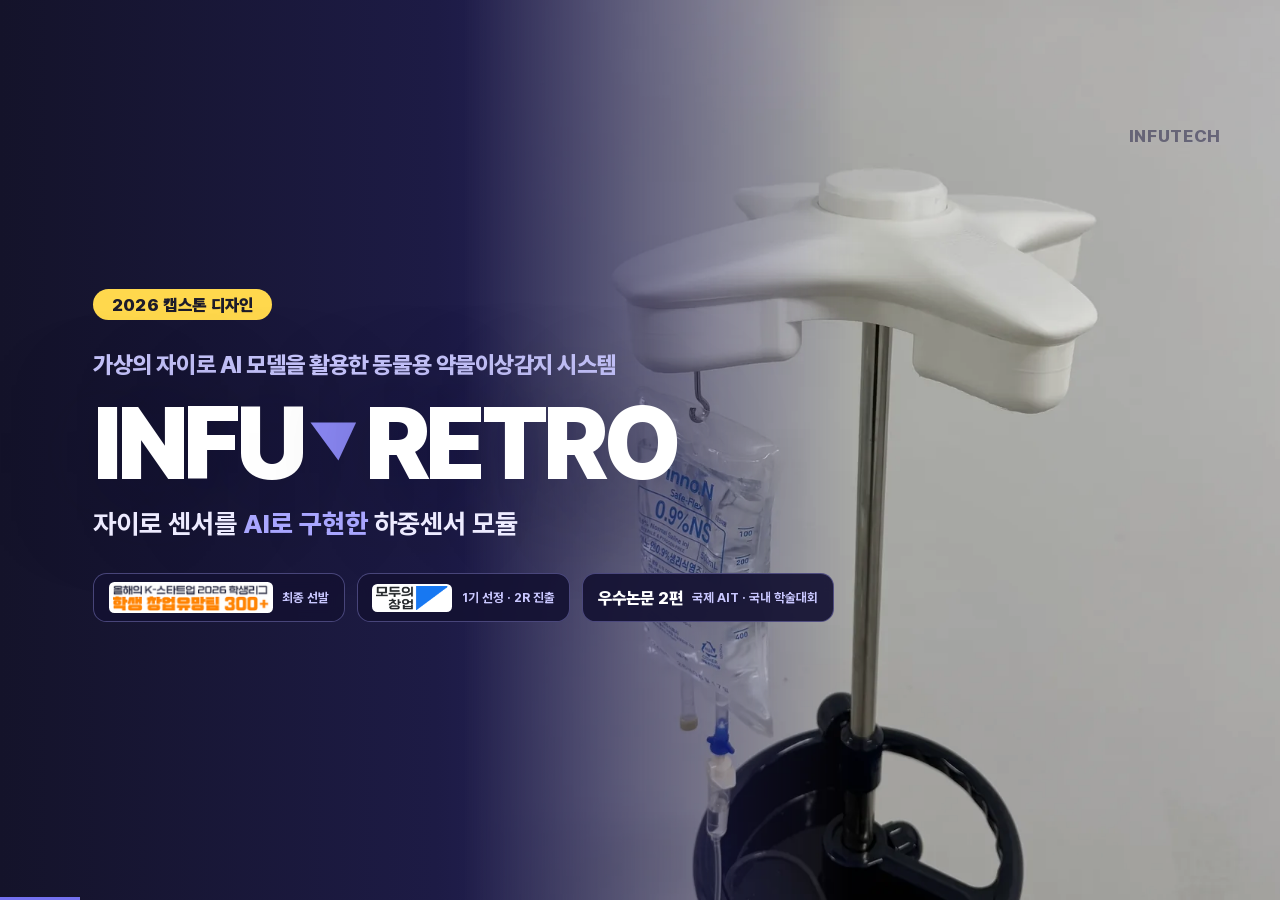
==== capstone/index.html @ 3179258c "capstone: apply verified review fixes, retime, export PPTX - s-field continues the pain points (순회 사" ====
<!doctype html>
<html lang="ko">
<head>
<meta charset="utf-8">
<meta name="viewport" content="width=device-width, initial-scale=1, viewport-fit=cover">
<title>INFU RETRO — 2026 캡스톤 디자인</title>
<meta name="claude:viewport-fit-sides" content="cover">
<meta name="description" content="2026 캡스톤 디자인 · 팀 INFUTECH — 가상의 자이로 AI 모델을 활용한 동물용 약물이상감지 시스템 INFU RETRO 발표 자료">
<meta name="theme-color" content="#120D0A">
<link rel="manifest" href="manifest.webmanifest">
<link rel="apple-touch-icon" href="media/icon-192.png">
<meta name="mobile-web-app-capable" content="yes">
<meta name="apple-mobile-web-app-capable" content="yes">
<meta name="apple-mobile-web-app-status-bar-style" content="black-translucent">
<script>
  // phones and tablets held upright show the deck turned sideways, like a video player in landscape
  if (matchMedia('(orientation: portrait) and (pointer: coarse)').matches) document.documentElement.classList.add('rot');
</script>
<style>
/* Layout: a 16:9 stage (1em = 1/96 of its width) on full-bleed slide grounds, the same on every screen like a
   slide viewer. On a phone or tablet held upright the whole viewer is turned a quarter turn (html.rot) so the
   stage uses the long side of the screen; turning the device sideways then shows it upright. */
:root {
  /* espresso ground */
  --g1: #221913;
  --g2: #140F0B;
  --g3: #0B0806;
  --panel: #1D1612;     /* cards */
  --panel-2: #271E18;   /* raised cards */
  --line: #3A2E25;
  --cream: #F3ECE2;     /* text on dark */
  --cream-2: #CFC2B3;
  --mute: #9A8B7E;
  --honey: #E3BC8C;     /* accent on dark */
  --caramel: #A9723F;   /* highlight fills */
  --sage: #9DB58E;      /* normal state */
  --alert: #E5704F;     /* alarm state */
  /* cream slides */
  --paper: #EFE8DD;
  --sheet: #F8F4EE;
  --rule: #D6CABA;
  --ink: #2A1F18;
  --cocoa: #3B2A20;
  --ink-mute: #6E5E50;
  --accent-ink: #8A5A2E;
  --night: #120D0A;
  --scrim: rgba(12, 8, 6, .86);
  --scrim0: rgba(12, 8, 6, 0);
  --veil: rgba(12, 8, 6, .95);
  --tint: rgba(243, 236, 226, .07);
  --track: rgba(243, 236, 226, .2);
  --track-ax: rgba(243, 236, 226, .08);
  --track-hi: rgba(243, 236, 226, .45);
  --hover: rgba(243, 236, 226, .12);

  --font: "Pretendard Pitch", "Pretendard Variable", Pretendard, -apple-system, BlinkMacSystemFont,
          "Apple SD Gothic Neo", "Noto Sans KR", "Malgun Gothic", system-ui, sans-serif;

  --vw: 100vw;
  --vh: 100vh;
  --fw: min(var(--vw), calc(var(--vh) * 16 / 9));
  --fh: calc(var(--fw) * 9 / 16);
  --ease: cubic-bezier(.2, .7, .2, 1);
  color-scheme: dark;
}
@supports (height: 100dvh) { :root { --vh: 100dvh; } }
html.rot { --vw: 100vh; --vh: 100vw; }
@supports (height: 100dvh) { html.rot { --vw: 100dvh; } }
html.rot body { position: fixed; top: 0; left: 0; width: var(--vw); height: var(--vh); transform-origin: 0 0; transform: translateX(100vw) rotate(90deg); }
/* Content slides and the control bar run on a light linen ground; the 3 a.m. photo scene, the overlays
   (contents, notes, lightbox) and the control bar over that scene keep the dark espresso tokens above. */
.slide:not(.photo), .chrome {
  --g1: #FFFDF9; --g2: #F7F1E8; --g3: #EDE3D6;
  --panel: #FFFFFF; --panel-2: #F6EFE5; --line: #E6DBCD;
  --cream: #2A1F18; --cream-2: #5B4B3F; --mute: #76665A;  /* muted text ≥ 4.5:1 on white, linen and peach cards */
  --honey: #AD6229; --caramel: #EDBD85; --sage: #4C8744; --alert: #D04E2D;
  --scrim: rgba(247, 241, 232, .95); --scrim0: rgba(247, 241, 232, 0);
  --tint: rgba(42, 31, 24, .045); --track: rgba(42, 31, 24, .14); --track-ax: rgba(42, 31, 24, .06);
  --track-hi: rgba(42, 31, 24, .32); --hover: rgba(42, 31, 24, .07);
  color-scheme: light;
}
.slide:not(.photo) { color: var(--cream); }
body.on-dark .chrome {
  --panel-2: #271E18; --line: #3A2E25; --cream: #F3ECE2; --cream-2: #CFC2B3; --mute: #9A8B7E; --honey: #E3BC8C;
  --scrim: rgba(12, 8, 6, .86); --scrim0: rgba(12, 8, 6, 0);
  --tint: rgba(243, 236, 226, .07); --track: rgba(243, 236, 226, .2); --track-ax: rgba(243, 236, 226, .08);
  --track-hi: rgba(243, 236, 226, .45); --hover: rgba(243, 236, 226, .12);
  color-scheme: dark;
}

*, *::before, *::after { box-sizing: border-box; }
[hidden] { display: none !important; }
html, body { height: 100%; }
body {
  margin: 0; overflow: hidden;
  background: #120D0A; color: var(--cream);
  font-family: var(--font);
  -webkit-font-smoothing: antialiased; font-kerning: normal;
  word-break: keep-all; overflow-wrap: break-word;
}
img { max-width: 100%; display: block; }
button { font: inherit; color: inherit; }
h1, h2, h3, h4, p, ol, ul, figure, blockquote { margin: 0; }
ol, ul { padding: 0; list-style: none; }
em { font-style: normal; color: var(--honey); }
strong, b { font-weight: 700; }
small { font-size: .8em; }
:focus-visible { outline: 3px solid var(--honey); outline-offset: 2px; border-radius: 4px; }
.sr { position: absolute; width: 1px; height: 1px; overflow: hidden; clip: rect(0 0 0 0); white-space: nowrap; }
.tn { font-variant-numeric: tabular-nums; }

/* ================= deck & slides ================= */
.deck { position: fixed; inset: 0; overflow: hidden; }
.slide {
  position: absolute; inset: 0;
  background: radial-gradient(120% 95% at 50% 38%, var(--g1) 0%, var(--g2) 55%, var(--g3) 100%);
  opacity: 0; visibility: hidden; z-index: 1;
  transition: opacity 0s .66s, visibility 0s .66s;
  --dx: 2vw;
}
.slide.past { --dx: -2vw; }
.slide.on { opacity: 1; visibility: visible; z-index: 2; transition: opacity .6s cubic-bezier(.3, .6, .3, 1), visibility 0s; --dx: 0px; }
.slide.light { background: linear-gradient(180deg, #F6F1EA 0%, var(--paper) 100%); color: var(--ink); }
.light em { color: var(--accent-ink); }

.frame {
  position: absolute; left: 50%; top: 50%;
  width: var(--fw); height: var(--fh);
  transform: translate(calc(-50% + var(--dx)), -50%);
  transition: transform .8s var(--ease);
  font-size: calc(var(--fw) / 96);
  padding: 3.3em 6em 2.6em;
  display: flex; flex-direction: column;
}
/* brand corners on content slides */
.slide:not(.light):not(.photo) .frame::before,
.slide:not(.light):not(.photo) .frame::after {
  position: absolute; top: 1.7em; font-size: .74em; font-weight: 700; letter-spacing: .2em; color: var(--mute);
}
.slide:not(.light):not(.photo) .frame::before { content: "INFUTECH"; left: 8.1em; white-space: pre; }
.slide:not(.light):not(.photo) .frame::after { content: attr(data-pg); right: 8.1em; letter-spacing: .14em; font-variant-numeric: tabular-nums; }
.appx .frame::after { color: var(--honey) !important; }
/* warm glow from the top and a faint film grain on the espresso ground */
.slide:not(.light):not(.photo)::before {
  content: ""; position: absolute; inset: 0; pointer-events: none;
  background:
    radial-gradient(55% 38% at 50% 0%, rgba(237, 189, 133, .2), rgba(237, 189, 133, 0) 72%),
    radial-gradient(40% 40% at 100% 100%, rgba(237, 189, 133, .12), rgba(237, 189, 133, 0) 70%),
    url("data:image/svg+xml;utf8,<svg xmlns='http://www.w3.org/2000/svg' width='180' height='180'><filter id='n'><feTurbulence type='fractalNoise' baseFrequency='.85' numOctaves='2' stitchTiles='stitch'/><feColorMatrix values='0 0 0 0 .25  0 0 0 0 .17  0 0 0 0 .1  0 0 0 .045 0'/></filter><rect width='180' height='180' filter='url(%23n)'/></svg>");
}
.lab .secn { display: inline-grid; place-items: center; min-width: 2em; height: 1.45em; margin-right: .65em; padding: 0 .4em; border-radius: .35em; background: rgba(173, 98, 41, .1); color: var(--honey); font-style: normal; font-size: .8em; font-weight: 800; letter-spacing: .04em; font-variant-numeric: tabular-nums; vertical-align: .1em; }
.slide.on .bleed, .slide.on .pet img, .slide.on .impact-photo img, .slide.on .cover-photo img { animation: kb 16s cubic-bezier(.2, .6, .3, 1) both; }
@keyframes kb { from { transform: scale(1.08); } to { transform: scale(1); } }
.s-impact .frame::after { display: none; }

/* build-in on arrival */
.slide.on .b { animation: rise .8s var(--ease) both; animation-delay: calc(120ms + var(--i, 0) * 80ms); }
@keyframes rise { from { opacity: 0; transform: translateY(1em); } }
/* click steps (like PowerPoint animations): hidden until the presenter advances */
[data-step] { transition: opacity .55s ease, transform .7s var(--ease), filter .55s ease; }
[data-step]:not(.in) { opacity: 0; transform: translateY(.9em); }
[data-step][data-dim]:not(.in) { opacity: .16; transform: none; filter: saturate(0); }

/* ================= type ================= */
.lab { text-align: center; font-size: 1em; font-weight: 650; letter-spacing: .02em; color: var(--honey); }
.lab span { color: var(--mute); font-weight: 500; margin-left: .5em; }
.h {
  margin-top: .4em; text-align: center;
  font-size: 2.85em; font-weight: 730; line-height: 1.26; letter-spacing: -.032em; text-wrap: balance;
}
.h mark, .big-sub mark {
  background: linear-gradient(180deg, transparent 58%, var(--caramel) 58%, var(--caramel) 93%, transparent 93%); color: inherit;
  padding: 0 .1em;
  -webkit-box-decoration-break: clone; box-decoration-break: clone;
}
.lede { margin-top: .7em; text-align: center; font-size: 1.15em; color: var(--cream-2); line-height: 1.55; }
.bd { flex: 1; min-height: 0; margin-top: 1.9em; display: flex; flex-direction: column; gap: 1.1em; }
.ft { margin-top: 1em; display: flex; flex-direction: column; gap: .5em; }
.take { text-align: center; font-size: 1.32em; font-weight: 700; letter-spacing: -.015em; }
.src { font-size: .75em; color: var(--mute); line-height: 1.5; }
.src::first-letter { color: var(--cream-2); }
.light .src { color: var(--ink-mute); }

/* ================= surfaces ================= */
.g { flex: 1; min-height: 0; display: grid; grid-template-columns: var(--c, 1fr 1fr); gap: 1.1em; }
.stack { display: flex; flex-direction: column; gap: 1.1em; min-width: 0; min-height: 0; }
.card {
  min-width: 0; min-height: 0;
  background: linear-gradient(180deg, #FFFFFF 0%, #FFFCF8 100%); border: 1px solid var(--line); border-radius: .9em;
  padding: 1.35em 1.5em;
  box-shadow: inset 0 1px 0 #FFFFFF, 0 .7em 2em rgba(92, 62, 36, .07), 0 .1em .3em rgba(92, 62, 36, .05);
}
.card.hi { background: linear-gradient(160deg, #FFF6EA 0%, #FBE8D2 100%); border-color: #EED1AE; }
.card h3 { font-size: 1.08em; font-weight: 700; letter-spacing: -.01em; line-height: 1.35; }
.cs { margin-top: .3em; font-size: .84em; color: var(--mute); line-height: 1.5; }
.num { font-weight: 800; letter-spacing: -.045em; line-height: 1; white-space: nowrap; }
/* a number that counts up keeps equal-width digits so the unit beside it does not jitter while it counts */
[data-count] { font-variant-numeric: tabular-nums; }
.num small { font-size: .42em; font-weight: 700; letter-spacing: 0; margin-left: .06em; }
.ph { position: relative; overflow: hidden; border-radius: .7em; min-height: 0; background: var(--panel-2); }
.ph img { width: 100%; height: 100%; object-fit: cover; }
.ico { width: 1em; height: 1em; flex: none; fill: none; stroke: currentColor; stroke-width: 1.7; stroke-linecap: round; stroke-linejoin: round; }
.chip { display: inline-flex; align-items: center; gap: .35em; padding: .3em .85em; border-radius: 99em; font-size: .8em; font-weight: 700; white-space: nowrap; }
.chip.ok { background: rgba(157, 181, 142, .16); color: var(--sage); }
.chip.okl { border: 1px solid rgba(157, 181, 142, .5); color: var(--sage); }
.chip.al { background: var(--alert); color: #FFFFFF; }
.chip.lt { background: rgba(173, 98, 41, .1); color: var(--honey); }
[data-zoom] { cursor: zoom-in; }

/* charts: every data graph is a fixed SVG drawn by scripts/infutech-charts.py (Python), never drawn in HTML */
.pyc { display: block; flex: 1; min-height: 0; width: 100%; margin-top: .8em; object-fit: contain; }
.pyc-w { display: block; width: 100%; height: auto; }
.pyc-vs { margin-bottom: 1.1em; padding-bottom: 1.1em; border-bottom: 1px dashed var(--line); }
.pyc-stack { margin-top: .7em; }
.pyc-res { display: block; width: 100%; height: auto; margin-top: 1.4em; }
.cause { margin-top: 1.25em; }
.cause-h { font-size: .9em; color: var(--cream-2); }
.cause-h b { margin-right: .55em; font-weight: 720; color: var(--cream); }
.cause .pyc-w { margin-top: .6em; }
.pyc-ep { display: block; width: 100%; height: auto; margin-top: auto; }
.pyc-spark { display: block; width: 100%; height: auto; max-height: 3.6em; object-fit: contain; object-position: left; margin-top: .2em; }
.pyc-dots { display: block; width: 15em; height: auto; flex: none; }
.chart { display: flex; flex-direction: column; }

/* ================= 1 cover · 17 close (cream) ================= */
.topline { display: flex; justify-content: space-between; gap: 2em; font-size: .78em; font-weight: 650; letter-spacing: .06em; color: var(--ink-mute); }
.s-cover .frame, .s-end .frame { padding-top: 2.2em; }
.cover-photo {
  position: absolute; left: 54.5%;
  right: calc((var(--fw) - var(--vw)) / 2);
  top: calc((var(--fh) - var(--vh)) / 2);
  bottom: calc((var(--fh) - var(--vh)) / 2);
  overflow: hidden; background: var(--night);
}
.cover-photo img { width: 100%; height: 100%; object-fit: cover; object-position: 35% 50%; }
.cover-photo::after { content: ""; position: absolute; inset: 0; background: linear-gradient(90deg, rgba(18, 13, 10, .25), rgba(18, 13, 10, 0) 30%); }
.cover-text { position: relative; flex: 1; width: 47%; display: flex; flex-direction: column; justify-content: center; gap: 1.1em; }
.eyebrow { font-size: 1.2em; font-weight: 560; color: var(--cocoa); }
.eyebrow em { font-weight: 760; }
.s-cover .eyebrow { margin-top: -.35em; font-size: 1.62em; font-weight: 650; letter-spacing: -.02em; color: var(--ink); }
.s-cover .eyebrow em { font-style: normal; font-weight: 820; color: var(--accent-ink); }
.cover-tag { display: flex; gap: .5em; }
.cover-tag span { padding: .3em .85em; border-radius: 99em; background: var(--cocoa); color: #FFF6EC; font-size: 1.18em; font-weight: 720; }
.cover-tag span + span { background: var(--accent-ink); }
.cover-ttl { font-size: 4.6em; font-weight: 800; line-height: 1.1; letter-spacing: -.045em; color: var(--ink); }
.cover-desc { font-size: 1.12em; line-height: 1.65; color: var(--cocoa); }
.cover-chips { display: flex; flex-wrap: wrap; gap: .5em; }
.cover-chips li { border: .1em solid var(--cocoa); color: var(--cocoa); border-radius: 99em; padding: .32em .95em; font-weight: 680; font-size: 1.02em; }
.cover-foot { display: flex; align-items: center; flex-wrap: wrap; gap: 1em; margin-top: 1.3em; font-weight: 700; font-size: .95em; color: var(--cocoa); }
.cover-foot .brand { font-size: 1.15em; letter-spacing: .16em; color: var(--ink); }
.cover-module {
  position: absolute; left: 46.2%; top: 52%;
  width: 16.8em; aspect-ratio: 1; max-width: 100%;
  border-radius: 50%; background: var(--sheet);
  display: grid; place-items: center;
  box-shadow: 0 1.6em 3.6em rgba(18, 13, 10, .38);
}
.cover-module img { width: 76%; }
.cover-module figcaption { position: absolute; top: calc(100% + 1em); left: 52%; white-space: nowrap; color: rgba(243, 236, 226, .82); font-size: .8em; font-weight: 650; letter-spacing: .04em; text-shadow: 0 1px 6px rgba(0, 0, 0, .5); }

/* closing: the reference page's clean centred column (eyebrow, one-line title, two lines, sign-off, footer)
   with the warm daylight care scene in a small arched window above it — not the cover's night photo */
.end-c { position: relative; flex: 1; display: flex; flex-direction: column; align-items: center; justify-content: center; text-align: center; gap: 1em; }
.end-win { position: relative; width: 12.5em; height: 15.5em; margin: 0 0 1.7em; border-radius: 6.25em 6.25em .6em .6em; overflow: hidden; background: #E9DFD2; box-shadow: 0 .6em 1.6em rgba(92, 62, 36, .12); }
.end-win::after { content: ""; position: absolute; inset: 0; border-radius: inherit; box-shadow: inset 0 0 0 1px rgba(92, 62, 36, .08); }
.end-win img { display: block; width: 100%; height: 100%; object-fit: cover; object-position: center 42%; transform: scale(1.75); transform-origin: 86% 40%; }  /* the IV line down to the sleeping cat — a closer frame than slide 19 */
.end-eb { font-size: .86em; font-weight: 600; letter-spacing: .24em; color: var(--accent-ink); }
.end-ttl { font-size: 3.5em; font-weight: 700; letter-spacing: -.03em; line-height: 1.25; color: var(--ink); margin: .05em 0 .1em; }
.end-sub { font-size: 1.22em; font-weight: 500; line-height: 1.7; letter-spacing: -.01em; color: #5B4B3F; }
.end-sub b { font-weight: 600; color: inherit; }
.end-ty { margin-top: 2.2em; font-size: 1.6em; font-weight: 700; letter-spacing: -.01em; color: var(--accent-ink); }
.end-foot { font-size: .82em; font-weight: 600; letter-spacing: .14em; color: var(--ink-mute); }

/* ================= 2 night ================= */
.photo .bleed { position: absolute; inset: 0; width: 100%; height: 100%; object-fit: cover; object-position: 70% 50%; }
.s-night .shade { position: absolute; inset: 0; background: linear-gradient(90deg, rgba(12, 8, 6, .93) 0%, rgba(12, 8, 6, .7) 42%, rgba(12, 8, 6, .12) 74%, rgba(12, 8, 6, 0) 100%); }
.s-night .frame { justify-content: center; }
.scene { position: relative; width: 60%; display: flex; flex-direction: column; gap: 1.5em; }
.clock { display: flex; align-items: baseline; gap: .8em; color: var(--honey); font-weight: 650; font-size: 1.1em; letter-spacing: .04em; }
.clock .digits { font-size: 3.4em; font-weight: 250; letter-spacing: .02em; font-variant-numeric: tabular-nums; color: var(--cream); }
.clock .colon { animation: blink 2s steps(1) infinite; }
@keyframes blink { 50% { opacity: .15; } }
.scene-ttl { font-size: 3.5em; font-weight: 740; line-height: 1.26; letter-spacing: -.04em; }
.scene-sub { font-size: 2em; font-weight: 560; line-height: 1.45; color: var(--cream-2); letter-spacing: -.025em; }
.scene-sub em { font-weight: 740; }
.scene-ttl em { font-style: normal; color: var(--honey); }
.story { display: grid; grid-template-columns: repeat(4, 1fr); gap: 0; margin: .2em 0 .3em; }
.story li { position: relative; display: flex; flex-direction: column; gap: .35em; padding: 1.25em 1.2em 0 0; border-top: 2px solid rgba(227, 188, 140, .35); }
.story li::before { content: ""; position: absolute; left: 0; top: -.45em; width: .8em; height: .8em; border-radius: 50%; background: var(--g2); border: 2px solid var(--honey); }
.story li.hl { border-top-color: var(--alert); }
.story li.hl::before { background: var(--alert); border-color: var(--alert); }
.story b { font-size: 1.45em; font-weight: 780; color: var(--cream); }
.story li.hl b { color: #F08A6A; }
.story span { font-size: 1.04em; line-height: 1.45; color: var(--cream-2); }
.gaps { display: flex; gap: .7em; }
.gaps li { padding: .55em 1.2em; border-radius: 99em; background: rgba(243, 236, 226, .08); border: 1px solid var(--line); font-weight: 680; }
.scene-src { position: absolute; left: 6em; bottom: 2.4em; font-size: .75em; color: var(--mute); }

/* ================= 3 hook number ================= */
.hook { flex: 1; display: flex; flex-direction: column; align-items: center; justify-content: center; text-align: center; }
.big { font-size: 11em; font-weight: 800; letter-spacing: -.06em; line-height: .95; }
.big small { font-size: .45em; letter-spacing: -.02em; margin-left: .04em; }
.big-sub { position: relative; margin-top: .55em; font-size: 2.1em; font-weight: 650; letter-spacing: -.03em; line-height: 1.4; }
.scribble { position: absolute; left: -4%; right: -4%; bottom: -.55em; width: 108%; height: .7em; overflow: visible; }
.scribble path { fill: none; stroke: var(--caramel); stroke-width: 3; stroke-linecap: round; stroke-dasharray: 700; stroke-dashoffset: 700; transition: stroke-dashoffset 1s var(--ease) 1.1s; }
.slide.on .scribble path { stroke-dashoffset: 0; }
.big-note { margin-top: 1.5em; font-size: 1.08em; color: var(--cream-2); }
.cx { margin-top: 1.6em; font-size: 1.75em; font-weight: 800; letter-spacing: -.02em; color: var(--mute); }
.cx span { color: var(--alert); text-decoration: underline; text-decoration-color: rgba(208, 78, 45, .45); text-decoration-thickness: .12em; text-underline-offset: .2em; }
.cx + .big-note { margin-top: 1em; }
.watch-band { display: grid; grid-template-columns: auto 1fr; align-items: center; gap: 2.2em; width: 66em; max-width: 100%; margin: 0 auto; padding: 1.4em 2em; border-radius: 1em; background: var(--panel); border: 1px solid var(--line); }
.watch-band p { font-size: 1.35em; font-weight: 650; line-height: 1.45; letter-spacing: -.02em; }
.watch-band p small { display: block; margin-top: .35em; font-size: .64em; font-weight: 500; color: var(--mute); letter-spacing: 0; }

.hook2 { flex: 1; min-height: 0; display: grid; grid-template-columns: 1.55fr 1fr; align-items: center; gap: 2.4em; }
.pet { height: 100%; max-height: 31em; min-height: 0; border-radius: 1.1em; overflow: hidden; box-shadow: 0 1.6em 4em rgba(92, 62, 36, .22); }
.pet img { width: 100%; height: 100%; object-fit: cover; object-position: 50% 60%; }
.cap { position: absolute; left: .7em; bottom: .7em; padding: .3em .75em; border-radius: 99em; background: rgba(12, 8, 6, .66); color: #F3ECE2; backdrop-filter: blur(4px); font-size: .76em; font-weight: 650; }

/* ================= 4 record ================= */
.verdict { margin-top: 1.5em; font-size: 1.35em; font-weight: 700; letter-spacing: -.02em; }
.quote { margin-top: auto; padding-top: 1.1em; border-top: 1px solid var(--line); font-size: .92em; line-height: 1.6; color: var(--cream-2); }
.quote cite { display: block; margin-top: .3em; font-style: normal; font-size: .85em; color: var(--mute); }

/* ================= 5 limits ================= */
.lim-grp { display: grid; grid-template-columns: 1fr 1fr; gap: 1em; }
.lim-grp p { display: flex; align-items: center; gap: .8em; font-size: .86em; font-weight: 760; letter-spacing: .04em; color: var(--mute); }
.lim-grp p::after { content: ""; flex: 1; border-top: 1px solid var(--line); }
.lims { display: grid; grid-template-columns: repeat(4, 1fr); gap: 1em; flex: 1; min-height: 0; }
.lim { display: flex; flex-direction: column; gap: .85em; padding: 1.35em 1.35em 1.2em; }
.lim .tag { font-size: .76em; font-weight: 700; letter-spacing: .06em; color: var(--mute); }
.lim h3 { margin-top: -.4em; font-size: 1.45em; }
.lim .x b { display: block; font-size: 3em; font-weight: 800; letter-spacing: -.04em; line-height: 1.05; color: var(--cream); }
.lim:nth-child(n+3) .x b { color: var(--alert); }
.lim .x span { font-size: .9em; color: var(--mute); }
.lim .why { display: flex; align-items: flex-start; gap: .45em; padding-top: .75em; border-top: 1px dashed var(--line); font-size: .92em; line-height: 1.45; color: var(--cream-2); }
.lim .why .ico { width: 1.05em; height: 1.05em; margin-top: .2em; color: var(--alert); stroke-width: 2.4; }
/* a real photo per card; the labelled smart-pole figure is shown whole on white */
.lv-ph { position: relative; flex: 1; min-height: 10em; margin: 0; border-radius: .7em; overflow: hidden; background: var(--panel-2); }
.lv-ph > img { position: absolute; inset: 0; width: 100%; height: 100%; object-fit: cover; }
.lv-ph.fit { background: #FFFFFF; box-shadow: inset 0 0 0 1px var(--line); }
.lv-ph.fit > img { object-fit: contain; padding: .35em 0; }
.ov { position: absolute; left: .6em; right: .6em; bottom: .6em; padding: .55em .75em; border-radius: .55em; background: rgba(255, 255, 255, .93); box-shadow: 0 .4em 1.2em rgba(42, 31, 24, .2); }
.ov-dark { background: rgba(18, 13, 10, .74); box-shadow: none; }
.ov-tag { left: auto; top: .6em; bottom: auto; font-size: .86em; font-weight: 700; color: var(--cream-2); }
.ov-tag b { color: var(--alert); }
.ov-log { display: grid; gap: .3em; }
.ov-log p { display: grid; grid-template-columns: 3em 1fr 1.1em; align-items: center; gap: .5em; padding-bottom: .3em; border-bottom: 1px dashed #DACBB9; font-size: .84em; font-variant-numeric: tabular-nums; }
.ov-log p:last-child { padding-bottom: 0; border-bottom: 0; }
.ov-log span { font-weight: 650; color: var(--mute); }
.ov-log b { font-weight: 700; color: var(--cream-2); }
.ov-log b.blank { color: #CDBDAA; }
.ov-log .ico { width: 1.1em; height: 1.1em; color: var(--sage); stroke-width: 2; }
.ov-log i { font-style: normal; font-weight: 850; text-align: center; color: var(--alert); }
.rl { display: flex; align-items: center; padding: 0 .3em 1.4em; }
.rl .pt { position: relative; width: 1em; height: 1em; flex: none; border-radius: 50%; background: #E3BC8C; box-shadow: 0 0 0 .25em rgba(227, 188, 140, .22); }
.rl .gap { position: relative; flex: 1; height: .55em; margin: 0 .3em; border-radius: 99em; background: repeating-linear-gradient(135deg, rgba(240, 120, 88, .85) 0 .3em, rgba(240, 120, 88, .25) .3em .6em); }
.rl em { position: absolute; top: calc(100% + .5em); left: 50%; transform: translateX(-50%); white-space: nowrap; font-style: normal; font-size: .8em; font-weight: 720; color: #CFC2B3; }
.rl .gap em { color: #F59A7C; }
.needs { display: grid; gap: .55em; }
.needs-l { font-size: .86em; font-weight: 760; letter-spacing: .04em; color: var(--honey); }
.needs ul { display: grid; grid-template-columns: repeat(4, 1fr); gap: 1em; }
.needs li { display: flex; align-items: center; justify-content: center; gap: .5em; padding: .8em 1em; border-radius: .8em; background: linear-gradient(90deg, #FFF3E3, #FBE8D2); border: 1px solid #EED1AE; font-size: 1.05em; font-weight: 720; text-align: center; }
.needs li .ico { width: 1.2em; height: 1.2em; color: var(--honey); stroke-width: 2.2; }

/* ================= field research ================= */
.field { flex: 1; min-height: 0; display: grid; grid-template-columns: 1.3fr 1fr; grid-template-rows: minmax(0, 1fr) auto; gap: 1.1em 1.4em; }
.field-take { grid-column: 1 / -1; font-size: 1.4em; }
.field-take em { font-style: normal; color: var(--honey); }
.mosaic { display: grid; grid-template-columns: 1fr 1fr; grid-template-rows: 1fr 1fr; gap: .7em; min-height: 0; }
.trail { display: flex; flex-direction: column; gap: .7em; min-height: 0; }
.trail li { flex: 1; display: grid; grid-template-columns: 2.85em 1fr; gap: 1em; align-items: center; padding: .85em 1.3em; }
.trail .n { width: 2.7em; height: 2.7em; font-size: 1.05em; border-radius: 50%; display: grid; place-items: center; background: var(--panel-2); border: 1px solid #EED1AE; color: var(--honey); font-weight: 800; }
.trail h3 { font-size: 1.3em; letter-spacing: -.015em; }
.trail h3 small { margin-left: .55em; font-size: .7em; font-weight: 500; color: var(--mute); }
.trail .heard { margin-top: .3em; font-size: .95em; color: var(--cream-2); line-height: 1.45; }
.trail .heard b { margin-right: .5em; font-size: .86em; color: var(--mute); }
.trail .did { margin-top: .4em; font-size: 1.12em; font-weight: 700; color: var(--honey); }

/* ================= 6 solution ================= */
.sol { flex: 1; min-height: 0; display: grid; grid-template-columns: 1fr 1.05fr 1fr; align-items: center; gap: 1.5em; }
.callouts { display: flex; flex-direction: column; gap: 1.1em; }
.callouts.l { text-align: right; }
.co { display: grid; grid-template-columns: 5.6em 1fr; align-items: center; gap: 1em; padding: .9em 1.1em; }
.callouts.l .co { grid-template-columns: 1fr 5.6em; }
.callouts.l .co .th { order: 2; }
.th { width: 5.6em; height: 4.2em; border-radius: .5em; overflow: hidden; background: var(--panel-2); box-shadow: inset 0 0 0 1px var(--line); }
.th img { width: 100%; height: 100%; object-fit: cover; }
.co .k { font-size: .8em; font-weight: 750; letter-spacing: .05em; color: var(--honey); }
.co b { display: block; margin-top: .25em; font-size: 1.2em; letter-spacing: -.015em; }
.co span { display: block; margin-top: .3em; font-size: .9em; color: var(--cream-2); line-height: 1.5; }
.hero { position: relative; display: grid; place-items: center; height: 100%; min-height: 0; }
.hero::before { content: ""; position: absolute; width: 86%; aspect-ratio: 1; border-radius: 50%; background: radial-gradient(circle, rgba(237, 189, 133, .5) 0%, rgba(237, 189, 133, 0) 68%); }
.hero .disc { position: relative; width: 22em; max-width: 100%; aspect-ratio: 1; border-radius: 50%; background: var(--sheet); display: grid; place-items: center; box-shadow: 0 2em 4.5em rgba(92, 62, 36, .2), 0 0 0 .5em rgba(255, 255, 255, .6); }
.hero .disc img { width: 78%; }
.line-up { position: absolute; left: 50%; bottom: -.4em; transform: translateX(-50%); width: max-content; display: flex; gap: .6em; white-space: nowrap; }
.line-up li { display: flex; align-items: center; gap: .55em; padding: .35em .9em .35em .35em; border-radius: 99em; background: #FFFFFF; box-shadow: 0 .4em 1.2em rgba(92, 62, 36, .14), inset 0 0 0 1px var(--line); }
.line-up img { width: 2.6em; height: 2.6em; border-radius: 50%; object-fit: cover; background: var(--sheet); }
.line-up span { display: grid; font-size: .78em; line-height: 1.3; color: var(--mute); }
.line-up b { font-size: 1.15em; color: var(--cream); }
.flow { display: grid; grid-template-columns: 1fr auto 1fr auto 1fr; align-items: stretch; gap: .8em; }
.flow .arr { align-self: center; width: 1.5em; height: 1.5em; color: var(--honey); stroke-width: 2; }
.fstep { display: grid; grid-template-columns: 2.6em 1fr; column-gap: 1em; align-items: center; padding: 1em 1.3em; }
.fstep .n { grid-row: span 2; width: 2.6em; height: 2.6em; border-radius: 50%; display: grid; place-items: center; background: var(--honey); color: #FFFFFF; font-weight: 800; }
.fstep b { font-size: 1.2em; }
.fstep span { font-size: .88em; color: var(--cream-2); line-height: 1.45; }

/* ================= sensor reduction ================= */
.sx { flex: 1; min-height: 0; display: grid; grid-template-columns: 1.35fr auto 1fr; gap: 1em; }
.sx-arr { align-self: center; width: 2.2em; height: 2.2em; color: var(--honey); stroke-width: 2; }
.sx > .card { display: flex; flex-direction: column; gap: .9em; padding: 1.4em 1.6em; min-height: 0; }
.sx-k { display: flex; align-items: center; gap: .5em; font-size: 1.2em; font-weight: 800; letter-spacing: -.01em; color: var(--honey); }
.sx-k > span { display: grid; place-items: center; width: 1.6em; height: 1.6em; border-radius: 50%; background: var(--honey); color: #FFFFFF; font-size: .85em; }
.sx-k small { margin-left: .2em; font-size: .74em; font-weight: 650; color: var(--mute); }
.sx-tw { flex: 1; min-height: 0; display: grid; grid-template-rows: 1.55fr 1fr; gap: .7em; }
.sx-ph { min-height: 6em; }
.sx-chart { display: block; margin: 0; padding: .5em .8em .6em; }
.sx-ph.sx-chart.light-box { display: block; overflow: hidden; }
.sx-chart img, .sx-chart.light-box img { display: block; width: 100%; height: 100%; max-height: none; object-fit: contain; }
.sx-ph img { object-position: 45% 50%; }
.sx-team { min-height: 6em; }
.sx-team img { object-position: 50% 62%; }
.sx-out { font-size: 1.1em; font-weight: 720; line-height: 1.45; }
.sx-out em { font-style: normal; font-size: 1.4em; font-weight: 850; letter-spacing: -.02em; color: var(--alert); vertical-align: -.05em; }
.sx-out small { display: block; margin-top: .2em; font-size: .8em; font-weight: 600; color: var(--mute); }
.sx-pcb { flex: 1; min-height: 0; display: grid; grid-template-rows: 1fr 1fr; gap: .6em; }
.sx-pcb .ph { background: #FFFFFF; box-shadow: inset 0 0 0 1px var(--line); }
.sx-pcb .ph img { object-fit: contain; padding: .4em; }
.sx-pcb .cap { font-size: .74em; }
.sx-res { display: grid; grid-template-columns: 1fr 1fr; gap: .8em; padding-top: .85em; border-top: 1px dashed #E2BF98; }
.sx-res b { display: block; font-size: 2.6em; font-weight: 800; letter-spacing: -.04em; line-height: 1.05; color: var(--honey); }
.sx-res b small { font-size: .45em; letter-spacing: 0; }
.sx-res span { font-size: .86em; font-weight: 600; color: var(--cream-2); }

/* ================= 7 demo ================= */
.video { display: flex; flex-direction: column; gap: .6em; min-height: 0; }
.video video { width: 100%; height: auto; max-height: 100%; aspect-ratio: 16 / 9; border-radius: .8em; background: #000000; object-fit: contain; box-shadow: 0 1.4em 3.4em rgba(92, 62, 36, .22); }
.video figcaption { font-size: .78em; color: var(--mute); }
.chap { display: flex; flex-direction: column; gap: .8em; }
.demo-ab { display: grid; grid-template-columns: auto 1fr; align-items: center; gap: 1.5em; margin-top: 1.1em; padding: 1em 1.6em; border-radius: .9em; background: var(--panel); box-shadow: inset 0 0 0 1px var(--line); }
.ab-k { display: grid; gap: .15em; padding-right: 1.5em; border-right: 1px solid var(--line); }
.ab-k b { font-size: 1.35em; font-weight: 820; letter-spacing: -.02em; color: var(--honey); }
.ab-k span { font-size: .84em; font-weight: 600; color: var(--mute); }
.ab-list { display: grid; grid-template-columns: repeat(4, 1fr); align-items: start; gap: 1.1em; }
.ab-list li { display: grid; gap: .2em; padding-left: .9em; border-left: 3px solid var(--alert); }
.ab-list b { font-size: 1.3em; font-weight: 820; letter-spacing: -.02em; }
.ab-list span { font-size: .9em; font-weight: 600; color: var(--cream-2); }
.ab-list em { display: block; margin-top: .1em; font-style: normal; font-size: .92em; font-weight: 700; color: var(--honey); }
.chap-l { font-size: .84em; font-weight: 720; letter-spacing: .06em; color: var(--honey); }
.chap ol { display: grid; gap: .45em; }
.chap button { width: 100%; display: flex; align-items: center; gap: .9em; text-align: left; padding: .5em .9em .5em .5em; border-radius: .6em; border: 1px solid var(--line); background: var(--panel); color: var(--cream); font-size: 1em; font-weight: 600; cursor: pointer; transition: background .25s, border-color .25s; }
.chap button:hover { border-color: var(--honey); }
.chap button img { width: 4.6em; height: 2.6em; object-fit: cover; border-radius: .35em; flex: none; }
.chap button time { font-variant-numeric: tabular-nums; color: var(--honey); font-weight: 700; min-width: 2.6em; }
.chap button .chip { margin-left: auto; font-size: .7em; }
.chap button[aria-current="true"] { background: var(--panel-2); border-color: var(--honey); }

/* ================= 8 data (simulation) ================= */
.pp-wrap { flex: 1; min-height: 0; display: grid; grid-template-columns: 1fr 1.02fr; gap: 2.2em; align-items: stretch; }
.pp { position: relative; min-height: 0; }
.pp-page { position: absolute; top: 0; margin: 0; height: 100%; background: #FFFFFF; border-radius: .25em; box-shadow: 0 1.2em 3em rgba(92, 62, 36, .2), 0 .1em .3em rgba(92, 62, 36, .12); }
.pp-page img { width: 100%; height: 100%; border-radius: inherit; }
.pp-1 { left: 0; top: 5%; height: 90%; aspect-ratio: 873 / 1147; transform: rotate(-4deg); transform-origin: 70% 60%; }
.pp-2 { right: 0; aspect-ratio: 832 / 1125; }
.pin { display: inline-grid; place-items: center; width: 1.9em; height: 1.9em; border-radius: 50%; background: var(--honey); color: #FFFFFF; font-style: normal; font-weight: 800; font-size: .95em; box-shadow: 0 0 0 .3em rgba(173, 98, 41, .22); }
.pp-page .pin { position: absolute; transform: translate(-50%, -50%); pointer-events: none; }
.slide.on .pp-page .pin { animation: pulse 2.4s ease-out 1.2s infinite; }
@keyframes pulse { 0% { box-shadow: 0 0 0 0 rgba(173, 98, 41, .5); } 70% { box-shadow: 0 0 0 .9em rgba(173, 98, 41, 0); } 100% { box-shadow: 0 0 0 0 rgba(173, 98, 41, 0); } }
.pinfo { display: flex; flex-direction: column; gap: .9em; min-height: 0; }
.pmeta { display: flex; flex-direction: column; gap: .45em; }
.pmeta .k { font-size: .86em; font-weight: 750; color: var(--honey); }
.pmeta h3 { font-size: 1.45em; letter-spacing: -.02em; }
.pmeta .en { font-size: .92em; color: var(--cream-2); line-height: 1.45; }
.pmeta .by { font-size: .84em; color: var(--mute); }
.pkeys { flex: 1; min-height: 0; display: grid; gap: .7em; }
.pkeys li { display: grid; grid-template-columns: 2.6em 1fr; align-items: center; gap: .9em; padding: 1em 1.3em; }
.pkeys li .pin { justify-self: center; }
.pkeys b { display: block; font-size: 1.22em; letter-spacing: -.015em; }
.pkeys p { margin-top: .25em; font-size: .95em; color: var(--cream-2); }
.pmore { display: flex; align-items: center; gap: .8em; font-size: .88em; color: var(--cream-2); }
.pmore .chip { flex: none; }
.pf-curve { flex: none; align-self: stretch; width: 16em; margin: 0; display: grid; place-items: center; padding: .4em; border-radius: .5em; background: #FFFFFF; box-shadow: inset 0 0 0 1px var(--line); }
.pf-curve img { max-width: 100%; max-height: 100%; }

/* ================= 9 results ================= */
.stats { display: grid; grid-template-columns: repeat(4, 1fr); gap: 1em; flex: 1.25; min-height: 0; }
.stat { display: flex; flex-direction: column; justify-content: space-between; gap: .7em; padding: 1.5em 1.6em; }
.stat .num { font-size: 5.8em; }
.stat .num.ac { color: var(--honey); }
.stat div p:not(.num) { margin-top: .5em; font-size: 1.2em; font-weight: 700; line-height: 1.4; }
.stat .cond { display: grid; gap: .35em; padding-top: .9em; border-top: 1px dashed var(--line); font-size: .9em; color: var(--cream-2); line-height: 1.45; }
.stat .cond span { display: grid; grid-template-columns: 2.6em 1fr; gap: .4em; }
.stat .cond b { font-weight: 720; color: var(--mute); }
.pf.pf-next { flex-direction: column; align-items: stretch; justify-content: center; gap: .5em; }
.pf-next p { text-align: left; }
.pf-k { font-size: .84em !important; font-weight: 760; letter-spacing: .04em; color: var(--honey) !important; }
.proof { display: grid; grid-template-columns: auto 1.5fr 1fr 1fr; align-items: center; gap: 1.4em; padding: 1.15em 1.5em; }
.drops { display: grid; grid-template-columns: repeat(5, 1fr); gap: .35em; color: var(--honey); }
.drops .ico { width: 1.5em; height: 1.5em; stroke-width: 1.8; }
.proof p { font-size: .92em; line-height: 1.45; color: var(--cream-2); }
.proof p b { display: block; color: var(--cream); font-size: 1.08em; }
.proof .ip { padding-left: 1.4em; border-left: 1px solid var(--line); }
.proof .paper { display: flex; align-items: center; gap: .9em; }
.proof .paper img { height: 4.8em; width: auto; border-radius: .2em; box-shadow: 0 .4em 1.2em rgba(92, 62, 36, .2); background: #FFFFFF; }

.proof2 { flex: .72; min-height: 0; display: grid; grid-template-columns: 1fr 1fr 1.3fr; gap: 1em; }
.pf { display: flex; align-items: center; gap: 1.4em; padding: 1.2em 1.5em; }
.pf .drops { grid-template-columns: repeat(5, 1fr); gap: .5em; }
.pf .drops .ico { width: 2.1em; height: 2.1em; }
.pf p { font-size: .9em; color: var(--cream-2); line-height: 1.45; }
.pf p b { display: block; font-size: 1.2em; color: var(--cream); letter-spacing: -.01em; }
.pat3 { display: flex; align-items: center; gap: .2em; color: var(--honey); font-weight: 800; font-size: 1.4em; }
.pat3 .ico { width: 3.2em; height: 3.2em; stroke-width: 1.3; }

/* ================= 10 market: three demand signals + the record mandate ================= */
.dm { flex: 1; min-height: 0; display: grid; grid-template-columns: repeat(3, 1fr); gap: 1.2em; }
.dm-c { display: flex; flex-direction: column; min-height: 0; padding: 1.5em 1.7em 1.2em; }
.dm-k { display: flex; align-items: center; gap: .5em; font-size: 1.3em; font-weight: 820; letter-spacing: -.02em; }
.dm-k i { display: inline-grid; place-items: center; width: 1.6em; height: 1.6em; border-radius: 50%; background: var(--honey); color: #FFFFFF; font-style: normal; font-size: .78em; font-weight: 850; }
.dm-n { margin-top: .25em; font-size: 4.6em; font-weight: 850; letter-spacing: -.045em; line-height: 1.05; color: var(--honey); font-variant-numeric: proportional-nums; }
.dm-n small { font-size: .42em; letter-spacing: 0; margin-left: .05em; }
.dm-l { font-size: 1.12em; font-weight: 650; line-height: 1.4; color: var(--cream-2); }
.dm-c .pyc { margin-top: 1em; }
.dm-reg { display: grid; grid-template-columns: 1.15fr 1fr; gap: 1.6em; padding: 1em 1.6em; border-radius: .9em; background: linear-gradient(100deg, #3B2A20 0%, #5A3A26 100%); color: #FFF6EC; }
.dm-law { display: flex; align-items: center; gap: 1em; }
.dm-law.nx { padding-left: 1.6em; border-left: 1px solid rgba(255, 246, 236, .2); }
.dm-law time { flex: none; padding: .3em .85em; border-radius: 99em; background: rgba(255, 246, 236, .14); color: #F3D3A8; font-size: 1em; font-weight: 820; font-variant-numeric: tabular-nums; }
.dm-law.nx time { background: var(--honey); color: #FFFFFF; }
.dm-law b { display: block; font-size: 1.32em; font-weight: 800; letter-spacing: -.02em; }
.dm-law span { display: block; margin-top: .2em; font-size: .86em; font-weight: 600; line-height: 1.4; color: #E9DCCD; }

/* ================= 11 compare ================= */
.tbl { overflow-x: auto; border-radius: .9em; border: 1px solid var(--line); background: var(--panel); min-width: 0; }
.cmp { width: 100%; height: 100%; border-collapse: collapse; font-size: 1.02em; }
.cmp th, .cmp td { padding: .9em .9em; text-align: center; line-height: 1.35; border-top: 1px solid var(--line); }
.cmp thead th { border-top: 0; vertical-align: bottom; padding-top: 1.2em; }
.cmp thead th b { display: block; font-size: 1.05em; }
.cmp thead th small { display: block; margin-top: .2em; font-size: .74em; font-weight: 500; color: var(--mute); }
.cmp tbody th { text-align: left; font-weight: 650; color: var(--mute); font-size: .9em; white-space: nowrap; padding-left: 1.3em; }
.cmp td { color: var(--cream-2); }
.cmp .us { background: rgba(237, 189, 133, .2); color: var(--cream); font-weight: 720; }
.cmp thead .us { background: var(--honey); color: #FFFFFF; border-radius: .7em .7em 0 0; }
.cmp thead .us small { color: #FFFFFF; opacity: .85; }
.cmp td.us small { display: block; font-size: .78em; font-weight: 600; color: var(--honey); }
.edge { display: grid; grid-template-columns: repeat(4, 1fr); gap: .9em; }
.edge div { display: flex; gap: .8em; align-items: flex-start; padding: 1em 1.2em; border-radius: .8em; background: var(--panel); border: 1px solid var(--line); }
.edge .ico { width: 1.6em; height: 1.6em; color: var(--honey); margin-top: .1em; }
.edge b { display: block; font-size: 1.02em; }
.edge span { font-size: .82em; color: var(--mute); line-height: 1.45; }

/* ================= regulation ================= */
.rg { flex: 1; min-height: 0; display: grid; grid-template-columns: 1fr auto 1fr auto 1fr; gap: .9em; }
.rg-arr { align-self: center; width: 2.2em; height: 2.2em; color: var(--honey); stroke-width: 2; }
.rg-step { display: flex; flex-direction: column; gap: 1em; padding: 1.4em 1.45em; min-height: 0; }
.rg-q { display: flex; align-items: center; gap: .6em; font-size: 1.3em; font-weight: 780; letter-spacing: -.02em; }
.rg-q .pin { font-size: .7em; }
.rg-fork { flex: 1; display: grid; grid-template-rows: 1fr 1fr; gap: .8em; }
.rg-opt { position: relative; display: flex; flex-direction: column; justify-content: center; gap: .35em; padding: 1em 1.15em; border-radius: .75em; border: 1px solid var(--line); background: var(--panel-2); }
.rg-opt .who { display: flex; align-items: center; gap: .45em; font-size: .86em; font-weight: 720; color: var(--mute); }
.rg-opt .who .ico { width: 1.3em; height: 1.3em; }
.rg-opt b { font-size: 1.32em; letter-spacing: -.02em; }
.rg-opt span { font-size: .88em; line-height: 1.45; color: var(--cream-2); }
.rg-opt em { position: absolute; top: .85em; right: .85em; padding: .25em .7em; border-radius: 99em; font-style: normal; font-size: .76em; font-weight: 800; }
.rg-opt.off { opacity: .6; }
.rg-opt.off b { text-decoration: line-through 2px rgba(208, 78, 45, .55); }
.rg-opt.off em { border: 1.5px solid var(--alert); color: var(--alert); transform: rotate(-5deg); }
.rg-opt.on { background: linear-gradient(160deg, #FFF6EA, #FBE8D2); border-color: #E2BF98; box-shadow: 0 .5em 1.4em rgba(173, 98, 41, .12); }
.rg-opt.on .who { color: var(--honey); }
.rg-opt.on em { background: var(--honey); color: #FFFFFF; }
/* risk pyramid: the narrow top is the highest-risk class */
.ladder { flex: 1; display: block; width: 100%; min-height: 0; object-fit: contain; padding: .4em 0 1.2em; }
.ladder-ax { display: flex; justify-content: space-between; font-size: .78em; font-weight: 700; color: var(--mute); }
.rg-note { padding-top: .8em; border-top: 1px dashed var(--line); font-size: .9em; line-height: 1.5; color: var(--cream-2); }
.rg-note b { color: var(--honey); }
.reg-ph { flex: 1; min-height: 6em; }
.reg-ph img { object-position: 50% 45%; }
.rg-checks { display: grid; gap: .55em; }
.rg-checks li { display: flex; align-items: center; gap: .55em; font-size: 1.05em; font-weight: 720; }
.rg-checks .ico { width: 1.35em; height: 1.35em; color: var(--sage); stroke-width: 2.2; }
.rg-verdict { display: flex; align-items: center; justify-content: space-between; gap: 1.5em; padding: 1em 1.5em; border-radius: .9em; background: linear-gradient(90deg, #FFF3E3, #FBE8D2); border: 1px solid #EED1AE; }
.rg-verdict p:first-child { font-size: 1.15em; font-weight: 700; letter-spacing: -.01em; }
.rg-verdict p:first-child b { margin-right: .8em; color: var(--honey); }
.also { display: flex; flex-wrap: wrap; gap: .5em; }
.also span { font-size: .8em; font-weight: 650; padding: .35em .85em; border-radius: 99em; border: 1px solid var(--line); color: var(--cream-2); }

/* ================= 12 cost ================= */
.cost { width: 100%; border-collapse: collapse; font-size: .92em; font-variant-numeric: tabular-nums; margin-top: .9em; }
.cost th, .cost td { padding: .42em .5em; text-align: left; border-bottom: 1px solid var(--line); line-height: 1.35; color: var(--cream-2); }
.cost td:last-child { text-align: right; white-space: nowrap; color: var(--cream); }
.cost tbody th { font-weight: 750; color: var(--honey); white-space: nowrap; vertical-align: top; }
.cost tfoot td, .cost tfoot th { border-bottom: 0; border-top: 2px solid var(--honey); font-weight: 800; font-size: 1.12em; padding-top: .55em; color: var(--cream); }
.pl { display: grid; gap: .55em; margin-top: .9em; font-variant-numeric: tabular-nums; }
.pl div { display: flex; justify-content: space-between; gap: 1em; font-size: 1.05em; color: var(--cream-2); }
.pl div b { white-space: nowrap; color: var(--cream); }
.pl .tot { padding-top: .55em; border-top: 2px solid var(--honey); font-size: 1.2em; }
.pl .tot span, .pl .tot b { color: var(--honey); }
.mini .k { font-size: .84em; font-weight: 700; color: var(--honey); }
.mini .num { font-size: 2.6em; margin-top: .25em; }
.mini .num small { font-size: .4em; }
.mini p { margin-top: .4em; font-size: .86em; color: var(--cream-2); line-height: 1.45; }
.mini2 { display: flex; flex-direction: column; justify-content: space-between; gap: .6em; }
.mini2 .big3 { display: flex; align-items: baseline; gap: .4em; font-size: .9em; font-weight: 650; color: var(--mute); }
.mini2 .big3 b { font-size: 2.4em; font-weight: 800; letter-spacing: -.03em; color: var(--honey); }
.subs-why { grid-column: 1 / -1; display: flex; align-items: center; gap: 1.4em; padding: 1em 1.4em; }
.subs-why .k { flex: none; width: 4.6em; line-height: 1.35; font-size: .9em; font-weight: 760; color: var(--honey); }
.subs-why ul { flex: 1; display: grid; grid-template-columns: repeat(3, 1fr); gap: 1em; }
.subs-why li { display: grid; gap: .15em; padding-left: 1em; border-left: 2px solid #E2BF98; }
.subs-why li b { font-size: .98em; font-weight: 760; color: var(--cream); }
.subs-why li span { font-size: .8em; color: var(--cream-2); line-height: 1.4; }
.rev { display: grid; gap: .55em; margin-top: .3em; }
.rev div { display: grid; gap: .1em; padding-bottom: .55em; border-bottom: 1px dashed var(--line); }
.rev dt { font-size: .9em; font-weight: 700; color: var(--cream-2); }
.rev dt small { display: block; font-size: .85em; font-weight: 500; color: var(--mute); }
.rev dd { margin: 0; font-size: 1.5em; font-weight: 800; letter-spacing: -.02em; color: var(--cream); }
.rev div:first-child dd { color: var(--honey); }


/* ================= 13 mou ================= */
.deal { display: flex; flex-direction: column; gap: .85em; }
.deal .ph { flex: 1; min-height: 0; }
.deal .doc { position: relative; flex: 1; min-height: 0; background: var(--panel-2); border-radius: .6em; overflow: hidden; }
.deal .doc img { position: absolute; inset: .8em; margin: auto; width: auto; height: auto; max-width: calc(100% - 1.6em); max-height: calc(100% - 1.6em); box-shadow: 0 .5em 1.4em rgba(92, 62, 36, .22); }
.deal .chip { align-self: flex-start; }
.deal .doc.fan img { inset: auto; top: 1em; left: 50%; height: calc(100% - 2em); width: auto; max-width: none; max-height: none; margin: 0; background: #FFFFFF; transition: transform .5s var(--ease); }
.deal .doc.fan img:first-child { transform: translateX(-26%) rotate(5deg); }
.deal .doc.fan img:last-child { transform: translateX(-76%) rotate(-3deg); }
.deal .doc.fan:hover img:first-child { transform: translateX(-8%) rotate(7deg); }
.deal .doc.fan:hover img:last-child { transform: translateX(-92%) rotate(-5deg); }
.deal h3 { font-size: 1.22em; }
.deal h3 small { display: block; margin-top: .25em; font-size: .68em; font-weight: 600; color: var(--mute); }
.facts { display: grid; gap: .35em; font-size: .88em; line-height: 1.45; }
.facts li { display: grid; grid-template-columns: 3.4em 1fr; gap: .6em; }
.facts li span { color: var(--mute); }
.facts li b { font-weight: 680; color: var(--cream); }
.next { display: flex; align-items: center; gap: 1.2em; padding: .95em 1.5em; border-radius: .9em; background: linear-gradient(90deg, #FFF3E3, #FBE8D2); border: 1px solid #EED1AE; font-weight: 650; }
.next b { color: var(--honey); white-space: nowrap; }
.next .more { margin-left: auto; padding: .45em 1em; border-radius: 99em; border: 1px solid #E2BF98; background: #FFFFFF; color: var(--honey); font-size: .88em; font-weight: 700; white-space: nowrap; }

/* ================= 14 gtm ================= */
.tiers { display: block; width: 100%; height: 100%; min-height: 0; object-fit: contain; object-position: left bottom; }
/* appendix A13: four real cases, photo on top; A14: the numbers behind them, same tile look */
.luxp { flex: 1; min-height: 0; display: grid; grid-template-columns: 1fr 1fr; grid-template-rows: 1fr 1fr; gap: 1.1em; }
.luxp li { min-width: 0; min-height: 0; display: grid; grid-template-columns: 48% 1fr; overflow: hidden; border-radius: .9em; background: linear-gradient(180deg, #FFFFFF 0%, #FFFCF8 100%); border: 1px solid var(--line); box-shadow: inset 0 1px 0 #FFFFFF, 0 .7em 2em rgba(92, 62, 36, .07), 0 .1em .3em rgba(92, 62, 36, .05); }
.luxp li.hi { background: linear-gradient(160deg, #FFF6EA 0%, #FBE8D2 100%); border-color: #EED1AE; }
.luxp figure { position: relative; min-height: 0; margin: 0; overflow: hidden; background: #EFE7DC; }
.luxp figure img { display: block; width: 100%; height: 100%; object-fit: cover; }
.luxp figcaption { position: absolute; right: .7em; bottom: .6em; padding: .2em .6em; border-radius: 99em; background: rgba(18, 13, 10, .55); color: #F3ECE2; font-size: .72em; font-weight: 600; letter-spacing: .02em; }
.luxp .tx { min-width: 0; display: flex; flex-direction: column; justify-content: center; gap: .35em; padding: 1.2em 1.5em; }
.luxp .tx .s { margin-top: .5em; padding-top: .7em; border-top: 1px dashed var(--line); }
.luxp .num { font-size: 3.3em; }
.luxp .k, .lux-grid .k { font-size: .82em; font-weight: 760; color: var(--honey); }
.luxp .num, .lux-grid .num { font-size: 2.7em; color: var(--ink); margin: .1em 0 .06em; }
.luxp .num small, .lux-grid .num small { font-size: .4em; font-weight: 700; letter-spacing: -.01em; margin-left: .1em; }
.luxp li.hi .num, .lux-grid li.hi .num { color: var(--honey); }
.luxp .d, .lux-grid .d { font-size: .86em; font-weight: 640; line-height: 1.4; color: var(--cocoa); }
.luxp .s, .lux-grid .s { font-size: .76em; line-height: 1.4; color: var(--mute); }
.lux { display: flex; flex-direction: column; gap: 1em; }
.lux-grid { flex: 1; min-height: 0; display: grid; grid-template-columns: 1fr 1fr; grid-template-rows: 1fr 1fr; gap: .8em; }
.lux-grid li { display: flex; flex-direction: column; gap: .3em; padding: 1em 1.2em; border-radius: .7em; background: #FBF6F0; border: 1px solid #EFE3D5; }
.lux-grid li.hi { background: linear-gradient(160deg, #FFF6EA 0%, #FBE8D2 100%); border-color: #EED1AE; }
.lux-grid .s { margin-top: auto; }
.lux-take { padding-top: .8em; border-top: 1px dashed var(--line); font-size: .92em; font-weight: 680; line-height: 1.5; color: var(--cocoa); }
.lux-take b { color: var(--honey); font-weight: 800; }
/* appendix: voices — real published quotes, one card per speaker, role icon on top, source at the foot */
.voices { flex: 1; min-height: 0; display: grid; grid-template-columns: repeat(3, 1fr); grid-template-rows: 1fr 1fr; gap: 1.1em; }
.vq { min-width: 0; min-height: 0; display: flex; flex-direction: column; gap: .85em; padding: 1.3em 1.45em 1.2em; border-radius: .9em; background: linear-gradient(180deg, #FFFFFF 0%, #FFFCF8 100%); border: 1px solid var(--line); box-shadow: inset 0 1px 0 #FFFFFF, 0 .7em 2em rgba(92, 62, 36, .07), 0 .1em .3em rgba(92, 62, 36, .05); }
.vq-h { display: flex; align-items: center; gap: .75em; }
.vq-ic { flex: none; width: 2.7em; height: 2.7em; border-radius: 50%; display: grid; place-items: center; color: #FFFFFF; background: var(--vc, var(--honey)); }
.vq-ic svg { width: 1.45em; height: 1.45em; }
.vq-who b { display: block; font-size: 1.02em; font-weight: 800; color: var(--ink); line-height: 1.3; }
.vq-who span { font-size: .78em; font-weight: 650; color: var(--vc, var(--honey)); letter-spacing: .02em; }
.vq blockquote { margin: 0; padding-left: .85em; border-left: .2em solid var(--vc, var(--honey)); font-size: 1.16em; font-weight: 650; line-height: 1.55; letter-spacing: -.012em; color: var(--cocoa); }
.vq cite { margin-top: auto; font-style: normal; font-size: .74em; line-height: 1.45; color: var(--mute); }
.vstat { display: flex; flex-direction: column; gap: .55em; min-height: 0; }
.vstat .k { font-size: .82em; font-weight: 760; color: var(--honey); }
.vstat h3 { font-size: 1.1em; }
.vstat .num { font-size: 3.2em; color: var(--honey); margin: .05em 0; }
.vstat .num small { font-size: .36em; font-weight: 700; color: var(--cocoa); margin-left: .15em; }
.vstat .cs { margin-top: auto; }
.vq .en { margin-top: -.3em; padding-left: 1.1em; font-size: .74em; line-height: 1.45; color: var(--mute); font-style: italic; }
.vq.v-vet { --vc: #AD6229; } .vq.v-nurse { --vc: #4C8744; } .vq.v-owner { --vc: #A4532C; } .vq.v-expert { --vc: #5B4B3F; }
/* technical appendix: PCB layout with numbered markers that match the signal-chain figure */
.pcbmap { display: flex; flex-direction: column; gap: 1em; }
.pcb-img { position: relative; border-radius: .6em; overflow: hidden; background: #2A2A2A; }
.pcb-img img { display: block; width: 100%; height: auto; }
.pm { position: absolute; transform: translate(-50%, -50%); width: 1.75em; height: 1.75em; border-radius: 50%; display: grid; place-items: center; background: var(--honey); color: #FFFFFF; font-size: .8em; font-weight: 800; box-shadow: 0 0 0 .22em rgba(255, 255, 255, .92), 0 .3em .8em rgba(0, 0, 0, .35); }
.pcb-row { display: flex; align-items: center; gap: 1.1em; margin-top: auto; }
.pcb-row img { width: 11em; height: auto; border-radius: .4em; flex: none; }
.pcb-row p { display: flex; flex-direction: column; gap: .25em; font-size: .9em; color: var(--ink-mute); }
.pcb-row b { font-size: 1.12em; color: var(--ink); }
.gflow { display: block; width: 100%; height: auto; flex: none; }
/* business model: one Python-drawn figure fills the body */
.bm { flex: 1.35; min-height: 0; display: grid; grid-template-columns: 1.75fr 1fr; gap: 1.1em; }
.bm-flow { display: flex; flex-direction: column; gap: .9em; min-height: 0; padding: 1.2em 1.5em 1.3em; }
.bm-fig { display: block; flex: 1; width: 100%; min-height: 0; object-fit: contain; }
.bm-svc { display: grid; grid-template-columns: repeat(4, 1fr); gap: .6em; }
.bm-svc li { padding: .55em .4em; border-radius: .6em; background: var(--panel-2); text-align: center; font-size: .95em; font-weight: 720; color: var(--cocoa); }
.bm-rev { display: flex; flex-direction: column; justify-content: space-between; gap: .9em; padding: 1.4em 1.6em; min-height: 0; }
.bm-k { display: flex; align-items: baseline; justify-content: space-between; font-size: 1.25em; font-weight: 820; }
.bm-k span { font-size: .72em; font-weight: 650; color: var(--mute); }
.bm-price { display: grid; grid-template-columns: 1fr 1fr; gap: .7em; }
.bm-price li { display: flex; flex-direction: column; padding: .7em .9em; border-radius: .8em; background: #FFFFFF; box-shadow: inset 0 0 0 1px #EED1AE; }
.bm-price span { font-size: .92em; font-weight: 700; color: var(--cocoa); }
.bm-price b { font-size: 2.6em; font-weight: 850; letter-spacing: -.04em; line-height: 1.1; color: var(--honey); }
.bm-price b small { font-size: .42em; letter-spacing: 0; }
.bm-price em { font-style: normal; font-size: .86em; font-weight: 700; color: var(--mute); }
.bm-unit { font-size: 1.08em; font-weight: 650; line-height: 1.55; color: var(--cocoa); }
.bm-unit b { font-weight: 850; color: var(--accent-ink); }
.bm-hosp { display: grid; grid-template-columns: 1fr 1fr; gap: .3em .8em; padding-top: .8em; border-top: 1px dashed #E2BF98; }
.bm-hosp > span { grid-column: 1 / -1; font-size: .9em; font-weight: 700; color: var(--mute); }
.bm-hosp p { font-size: .9em; font-weight: 650; color: var(--cocoa); }
.bm-hosp b { display: block; font-size: 2em; font-weight: 850; letter-spacing: -.03em; color: var(--honey); }
.bm-hosp b small { font-size: .5em; letter-spacing: 0; }
.bm-go { display: flex; flex-direction: column; gap: .6em; }
.bm-band { display: grid; grid-template-columns: 3fr 2fr; gap: 1em; font-size: 1em; font-weight: 800; color: var(--honey); }
.bm-band span { display: flex; align-items: center; gap: .7em; }
.bm-band span::after { content: ""; flex: 1; height: 2px; background: linear-gradient(90deg, var(--honey), rgba(173, 98, 41, .15)); }
.bm-band .nx { color: var(--ink-mute); }
.bm-band .nx::after { background: repeating-linear-gradient(90deg, #BFAF9E 0 .5em, transparent .5em .9em); }
.bm-cards { display: grid; grid-template-columns: repeat(5, 1fr); gap: .8em; }
.bm-cards li { display: flex; flex-direction: column; gap: .3em; padding: .95em 1.1em 1em; }
.bm-cards b { font-size: 1.22em; font-weight: 820; letter-spacing: -.02em; }
.bm-cards span { font-size: .92em; font-weight: 620; line-height: 1.4; color: var(--cocoa); }
.bm-cards em { align-self: flex-start; margin-top: auto; padding: .22em .75em; border-radius: 99em; background: #EDDCC8; font-style: normal; font-size: .84em; font-weight: 800; color: var(--accent-ink); }
.bm-cards .go { background: #FFFFFF; box-shadow: none; border: 1.5px dashed #BFAF9E; }
.bm-cards .go em { background: #F1EBE3; color: var(--ink-mute); }
.road { display: grid; grid-template-columns: repeat(3, 1fr); gap: 1em; }
.rstep { display: flex; flex-direction: column; gap: .6em; padding: 1.5em 1.4em; }
.rstep .k { font-size: .84em; font-weight: 800; letter-spacing: .06em; color: var(--honey); }
.rstep h3 { font-size: 1.55em; letter-spacing: -.02em; }
.rstep p { font-size: 1.02em; line-height: 1.55; color: var(--cream-2); }
.rs-ph { flex: 1; min-height: 6em; }
.doc-ph { background: var(--panel-2); }
.doc-ph img { object-fit: contain; padding: .6em; }
.rstep .partner { margin-top: auto; padding-top: .9em; border-top: 1px dashed var(--line); font-size: .98em; font-weight: 650; color: var(--honey); line-height: 1.45; }

/* ================= 15 impact ================= */
.impact-photo {
  position: absolute; left: 64%;
  right: calc((var(--fw) - var(--vw)) / 2);
  top: calc((var(--fh) - var(--vh)) / 2);
  bottom: calc((var(--fh) - var(--vh)) / 2);
  overflow: hidden;
}
.impact-photo img { width: 100%; height: 100%; object-fit: cover; object-position: 40% 50%; }
.impact-photo::after { content: ""; position: absolute; inset: 0; background: linear-gradient(90deg, var(--g2) 0%, rgba(247, 241, 232, 0) 32%); }
.s-impact .lab, .s-impact .h { text-align: left; width: 56%; }
.s-impact .bd { width: 56%; justify-content: center; gap: .9em; }
.s-impact .ft { width: 56%; }
.evi-k { font-size: .92em; font-weight: 760; letter-spacing: .02em; color: var(--honey); }
.evi { display: grid; grid-template-columns: 1fr 1fr; gap: .9em; }
.evi .card { padding: 1.2em 1.4em; }
.evi .num { font-size: 3.6em; color: var(--cream); }
.evi .num small { font-size: .38em; }
.evi p:not(.num) { margin-top: .45em; font-size: 1.05em; font-weight: 700; line-height: 1.4; }
.evi p:not(.num) small { display: block; margin-top: .3em; font-size: .76em; font-weight: 500; line-height: 1.45; color: var(--mute); }
.s-impact .who3 { gap: .6em; margin-top: .3em; }
.s-impact .who3 li { padding: .8em 1.3em; }
.s-impact .who3 .ico { width: 3em; height: 3em; padding: .65em; }
.who3 { display: grid; gap: 1em; }
.who3 li { display: grid; grid-template-columns: 3.6em 1fr auto; align-items: center; gap: 1.2em; padding: 1.3em 1.5em; }
.who3 .ico { width: 3.6em; height: 3.6em; padding: .8em; border-radius: 50%; background: var(--panel-2); color: var(--honey); stroke-width: 1.5; }
.who3 b { display: block; font-size: 1.18em; color: var(--honey); }
.who3 p { margin-top: .2em; font-size: 1.04em; line-height: 1.45; font-weight: 600; }
.who3 .m { text-align: right; }
.who3 .m strong { display: block; font-size: 1.9em; font-weight: 800; letter-spacing: -.03em; }
.who3 .m small { font-size: .78em; color: var(--mute); }

/* ================= 16 team ================= */
.teams { flex: none; margin: auto 0; display: grid; grid-template-columns: 4fr 3fr; gap: 1.1em; }
.squad { display: flex; flex-direction: column; gap: 2em; padding: 1.6em 1.8em 1.7em; }
.squad-h { display: flex; justify-content: space-between; align-items: baseline; gap: 1em; }
.squad-h b { font-size: 1.25em; }
.squad-h span { font-size: .84em; color: var(--mute); }
.members { flex: 1; display: grid; grid-template-columns: repeat(var(--n), 1fr); gap: 1em; align-content: center; }
.duty { display: grid; gap: .5em; padding-top: 1em; border-top: 1px dashed var(--line); }
.duty li { position: relative; padding-left: 1.1em; font-size: 1em; font-weight: 600; color: var(--cream-2); }
.duty li::before { content: ""; position: absolute; left: 0; top: .6em; width: .45em; height: .45em; border-radius: 50%; background: var(--honey); }
.members li { display: flex; flex-direction: column; align-items: center; gap: .45em; text-align: center; }
.avatar { width: 10em; height: 10em; border-radius: 50%; overflow: hidden; background: var(--panel-2); box-shadow: 0 0 0 .22em var(--panel), 0 0 0 .32em var(--line); }
.avatar img { width: 100%; height: 100%; object-fit: cover; }
.members .nm { margin-top: .5em; font-size: 1.45em; font-weight: 780; }
.members .role { font-size: .92em; font-weight: 650; color: var(--honey); }
.creds { display: flex; flex-wrap: wrap; justify-content: center; gap: .6em; }
.creds li { font-size: .84em; font-weight: 650; padding: .45em 1.05em; border-radius: 99em; background: var(--panel); border: 1px solid var(--line); color: var(--cream-2); }

/* ================= 01 record: legal basis ================= */
.lw { flex: 1; min-height: 0; display: grid; grid-template-columns: .55fr 1.05fr 1.15fr; gap: 1.1em; }
.lw-ph { margin: 0; min-height: 0; }
.lw-col { display: flex; flex-direction: column; gap: .8em; min-height: 0; }
.card.lw-col { padding: 1.2em 1.4em; }
.lw-h { display: flex; align-items: center; gap: .55em; font-size: 1.16em; font-weight: 820; letter-spacing: -.01em; }
.lw-h i { font-style: normal; padding: .18em .7em; border-radius: 99em; background: var(--honey); color: #FFFFFF; font-size: .7em; font-weight: 800; letter-spacing: .04em; }
.lw-h i.ok { background: var(--sage); }
.lw-h i.r { background: var(--alert); }
.lw-law { flex: 1; min-height: 0; display: grid; grid-auto-rows: 1fr; gap: .55em; }
.lw-law li { display: flex; flex-direction: column; justify-content: center; gap: .18em; padding: .55em 1em; border-left: .28em solid var(--honey); border-radius: .2em .7em .7em .2em; background: var(--panel-2); }
.lw-k { font-size: .84em; font-weight: 800; color: var(--accent-ink); letter-spacing: .02em; }
.lw-law b { font-size: 1.14em; font-weight: 800; }
.lw-law q { font-size: .9em; font-weight: 600; line-height: 1.4; color: var(--cream-2); quotes: "“" "”"; }
.lw-r { gap: 1.1em; }
.lw-box { display: flex; flex-direction: column; gap: .6em; padding: 1.1em 1.3em; }
.lw-box:last-child { flex: 1; }
.lw-safe, .lw-gap { display: grid; gap: .5em; }
.lw-safe li { display: grid; gap: .1em; padding-left: .9em; border-left: 2px solid #CFE0C7; }
.lw-safe b, .lw-gap b { font-size: 1.02em; font-weight: 780; line-height: 1.38; }
.lw-safe span { font-size: .9em; font-weight: 600; color: var(--cream-2); }
.lw-gap li { display: grid; gap: .1em; padding-left: .9em; border-left: 2px solid #EAD9C3; }
.lw-gap span { font-size: .82em; font-weight: 800; color: var(--honey); letter-spacing: .02em; }
.lw-cmp { width: 100%; border-collapse: separate; border-spacing: 0 .3em; margin: -.15em 0 -.1em; }
.lw-cmp th, .lw-cmp td { padding: .4em .7em; text-align: center; vertical-align: middle; }
.lw-cmp thead th { padding: 0 .7em; font-size: .86em; font-weight: 800; color: var(--cocoa); }
.lw-cmp thead th small { margin-left: .35em; font-size: .9em; font-weight: 600; color: var(--ink-mute); }
.lw-cmp tbody th { text-align: left; font-size: .94em; font-weight: 750; color: var(--cocoa); background: rgba(255, 255, 255, .78); border-radius: .55em 0 0 .55em; }
.lw-cmp tbody td { font-size: 1.5em; font-weight: 850; letter-spacing: -.02em; color: var(--ink); background: rgba(255, 255, 255, .78); }
.lw-cmp tbody td:last-child { color: var(--alert); border-radius: 0 .55em .55em 0; }
#record .take em { font-style: normal; color: var(--honey); }

/* ================= 03 solution: scale analogy → AI training → product ================= */
.sl-lede { font-size: 1.32em; color: var(--cocoa); }
.sl-lede b { color: var(--accent-ink); font-weight: 800; }
.sl { flex: 1; min-height: 0; display: grid; grid-template-columns: minmax(0, 1fr) 2.2em minmax(0, 1fr) 2.2em minmax(0, 1fr); align-items: stretch; }
.sl-arr { align-self: center; justify-self: center; width: 1.7em; height: 1.7em; color: var(--honey); stroke-width: 2.2; }
.sl-c { display: flex; flex-direction: column; gap: .7em; padding: 1.4em 1.6em 1.6em; min-height: 0; }
.sl-k { display: flex; align-items: center; gap: .5em; font-size: 1.2em; font-weight: 800; color: var(--honey); }
.sl-k small { margin-left: .2em; font-size: .78em; font-weight: 650; color: var(--mute); }
.sl-k span { display: grid; place-items: center; width: 1.7em; height: 1.7em; border-radius: 50%; background: var(--honey); color: #FFFFFF; font-size: .9em; }
.sl-v { flex: 1; min-height: 8em; display: flex; align-items: center; justify-content: center; border-radius: .8em; background: var(--panel-2); }
.sl-ph { position: relative; margin: 0; overflow: hidden; background: #EDEBE8; }
.sl-ph img { position: absolute; inset: 0; width: 100%; height: 100%; object-fit: cover; object-position: 50% 62%; }
.sl-ph figcaption { position: absolute; left: .7em; top: .7em; padding: .25em .8em; border-radius: 99em; background: rgba(42, 31, 24, .78); color: #FFFFFF; font-size: .9em; font-weight: 750; }
.sl-v1 { gap: .6em; padding: 0 1.4em; }
.sl-v1 .sl-body { flex: none; width: 7.4em; height: 7.4em; color: var(--cocoa); stroke-width: 1.4; }
.sl-wave-w { flex: 1; display: flex; flex-direction: column; gap: .5em; }
.sl-wave { width: 100%; height: 6.2em; }
.sl-wave .ref { stroke: var(--ink-mute); stroke-width: 2; stroke-dasharray: 5 6; fill: none; vector-effect: non-scaling-stroke; }
.sl-leg { display: flex; gap: 1.1em; font-size: 1em; font-weight: 700; color: var(--ink-mute); }
.sl-leg i { display: inline-block; width: 1.4em; height: 0; margin-right: .4em; vertical-align: .3em; border-top: .16em dashed var(--ink-mute); }
.sl-leg i.m { border-top: .16em solid var(--alert); }
.sl-wave polyline { fill: none; stroke: var(--alert); stroke-width: 3; stroke-linejoin: round; stroke-linecap: round; vector-effect: non-scaling-stroke; }
.sl-v2 { flex-wrap: wrap; align-content: center; gap: .7em .6em; padding: 1em; }
.sl-tag { flex-basis: 100%; text-align: center; font-size: 1em; font-weight: 800; color: var(--accent-ink); letter-spacing: .02em; }
.sl-v2 i { font-style: normal; font-size: 1.5em; font-weight: 800; color: var(--mute); }
.sl-chip { display: inline-flex; align-items: center; gap: .45em; padding: .55em 1.15em; border-radius: 99em; background: #FFFFFF; box-shadow: inset 0 0 0 1px var(--line); font-size: 1.32em; font-weight: 780; }
.sl-chip .ico { width: 1.35em; height: 1.35em; color: var(--honey); stroke-width: 1.9; }
.sl-chip.ai { background: var(--honey); color: #FFFFFF; box-shadow: none; }
.sl-chip.ai .ico { color: #FFFFFF; }
.sl-chip.off { background: transparent; color: var(--mute); box-shadow: inset 0 0 0 1px var(--rule); text-decoration: line-through; text-decoration-thickness: .1em; }
.sl-chip.off .ico { color: var(--mute); }
.sl-swap { display: flex; align-items: center; gap: .45em; }
.sl-swap > .ico { width: 1.3em; height: 1.3em; color: var(--honey); stroke-width: 2.2; }
.sl-swap .sl-chip { font-size: .98em; }
.sl-down { flex-basis: 100%; height: 1.8em; transform: rotate(90deg); color: var(--honey); stroke-width: 2.2; }
.sl-v3 { flex-direction: column; gap: .7em; padding: .6em 0 .7em; background: radial-gradient(circle, rgba(237, 189, 133, .5) 0%, rgba(237, 189, 133, 0) 70%); }
.sl-v3 .sl-chip { font-size: 1.05em; }
.sl-multi { background: #FFFFFF; }
.sl-multi img { object-fit: contain; object-position: 50% 50%; padding: .6em 0; }
.sl-learn { display: flex; align-items: center; gap: .5em; font-size: .98em; font-weight: 750; color: var(--cocoa); }
.sl-learn span { padding: .2em .7em; border-radius: 99em; background: #FFFFFF; box-shadow: inset 0 0 0 1px #E7CBA6; color: var(--accent-ink); font-size: .92em; font-weight: 800; }
.sl-v3 .disc { width: 9.6em; aspect-ratio: 1; border-radius: 50%; background: var(--sheet); display: grid; place-items: center; box-shadow: 0 1em 2.4em rgba(92, 62, 36, .2), 0 0 0 .4em rgba(255, 255, 255, .7); }
.sl-v3 .disc img { width: 80%; }
.sl-t { font-size: 1.7em; font-weight: 820; letter-spacing: -.025em; line-height: 1.3; }
.sl-d { font-size: 1.2em; font-weight: 600; line-height: 1.5; color: var(--cocoa); text-wrap: pretty; }
.sl-proof { display: flex; align-items: center; gap: .45em; padding-top: .55em; border-top: 1px dashed #E7CBA6; font-size: 1em; font-weight: 750; color: var(--accent-ink); }
.sl-proof .ico { width: 1.3em; height: 1.3em; stroke-width: 2; }
.sl-d em { font-style: normal; font-weight: 800; color: var(--accent-ink); }
.sv { flex: 1; min-height: 0; display: grid; grid-template-columns: 1.3fr auto 1fr; gap: 1em; }
.sv-steps { display: grid; grid-template-rows: repeat(3, 1fr); gap: .8em; min-height: 0; counter-reset: none; }
.sv-steps > li { display: grid; grid-template-columns: 15em 1fr; align-items: center; gap: 1.4em; padding: .8em 1.6em .8em .8em; min-height: 0; }
.sv-th { position: relative; height: 100%; min-height: 0; margin: 0; overflow: hidden; border-radius: .7em; background: #EDEBE8; }
.sv-th img { position: absolute; inset: 0; width: 100%; height: 100%; object-fit: cover; object-position: 50% 60%; }
.sv-th.ct { background: #FFFFFF; box-shadow: inset 0 0 0 1px var(--line); }
.sv-th.ct img { object-fit: contain; padding: .3em; }
.sv-img { background: #FFFFFF; box-shadow: inset 0 0 0 1px var(--line); }
.sv-img img { object-fit: contain; }
.sv-k { display: flex; align-items: center; gap: .45em; font-size: 1.05em; font-weight: 800; color: var(--honey); }
.sv-k span { display: grid; place-items: center; width: 1.55em; height: 1.55em; border-radius: 50%; background: var(--honey); color: #FFFFFF; font-size: .88em; }
.sv-steps b { display: block; margin-top: .35em; font-size: 1.55em; font-weight: 820; letter-spacing: -.025em; line-height: 1.3; }
.sv-steps > li > div > p:last-child { margin-top: .35em; font-size: 1.14em; font-weight: 600; line-height: 1.45; color: var(--cocoa); }
.sv-steps em { font-style: normal; font-weight: 800; color: var(--accent-ink); }
.sv-arr { align-self: center; width: 2em; height: 2em; color: var(--honey); stroke-width: 2.2; }
.sv-hero { display: flex; flex-direction: column; align-items: center; justify-content: center; gap: .8em; padding: 1.4em 1.8em; text-align: center; background: radial-gradient(circle at 50% 32%, rgba(237, 189, 133, .45) 0%, rgba(237, 189, 133, 0) 55%), linear-gradient(160deg, #FFF6EA 0%, #FBE8D2 100%); }
.sv-tag { font-size: 1.05em; font-weight: 800; letter-spacing: .02em; color: var(--accent-ink); }
.sv-hero .disc { width: 13em; aspect-ratio: 1; border-radius: 50%; background: var(--sheet); display: grid; place-items: center; box-shadow: 0 1.2em 2.8em rgba(92, 62, 36, .22), 0 0 0 .5em rgba(255, 255, 255, .75); }
.sv-hero .disc img { width: 80%; }
.sv-hero .sl-swap .sl-chip { font-size: 1.05em; }
.sv-t { font-size: 1.62em; font-weight: 850; letter-spacing: -.025em; line-height: 1.3; }
.sv-hero .sl-proof { justify-content: center; width: 100%; }
.sv-gain { display: grid; grid-template-columns: repeat(3, 1fr); width: 100%; gap: .6em; }
.sv-gain li { padding: .6em .4em; border-radius: .7em; background: rgba(255, 255, 255, .75); }
.sv-gain b { display: block; font-size: 1.6em; font-weight: 850; letter-spacing: -.03em; color: var(--honey); }
.sv-gain b small { font-size: .55em; letter-spacing: 0; }
.sv-gain span { display: block; margin-top: .1em; font-size: .95em; font-weight: 650; color: var(--cocoa); }
.sl-gain { display: grid; grid-template-columns: repeat(3, 1fr); column-gap: 2.2em; }
.sl-gain li { display: flex; align-items: center; gap: .85em; padding: .9em 1.3em; }
.sl-gain .n { flex: none; display: grid; place-items: center; width: 2.3em; height: 2.3em; border-radius: 50%; background: var(--honey); color: #FFFFFF; font-size: 1.25em; font-weight: 800; }
.sl-gain .hi .n { background: var(--accent-ink); }
.sl-gain b { display: block; font-size: 1.45em; font-weight: 820; }
.sl-gain span { display: block; margin-top: .15em; font-size: 1.06em; font-weight: 600; color: var(--cocoa); }

/* ================= 11 vision: data from pet IV care → sway-correction AI → measuring industries ================= */
.s-vis .lab, .s-vis .h { text-align: left; }
.s-vis .h { margin-top: .25em; }
.vs-sub { margin-top: .45em; padding-bottom: .65em; border-bottom: 1px solid var(--rule); font-size: 1.4em; font-weight: 650; letter-spacing: -.02em; color: var(--cocoa); }
.vs-sub::after { content: ""; display: block; width: 3.2em; height: .2em; margin-top: .65em; margin-bottom: -.77em; background: var(--honey); border-radius: 99em; }
.s-vis .bd { margin-top: 1.4em; }
.vx { flex: 1; min-height: 0; display: grid; grid-template-columns: 1.12fr auto 1fr; align-items: stretch; gap: .5em; }
.vx-ar { align-self: center; width: 1.5em; height: 1.5em; color: var(--honey); stroke-width: 2.4; }
.vx i { display: flex; align-items: center; gap: .45em; font-style: normal; font-size: .95em; font-weight: 800; letter-spacing: .01em; color: #F0C998; }
.vx i em, .vx-k em { display: inline-grid; place-items: center; width: 1.45em; height: 1.45em; border-radius: 50%; background: var(--honey); color: #FFFFFF; font-style: normal; font-size: .85em; font-weight: 850; }
.vx-core { position: relative; margin: 0; padding: 0; overflow: hidden; }
.vx-core { display: grid; grid-template-columns: 42% 1fr; background: linear-gradient(170deg, #4A3226 0%, #2E1F16 100%); box-shadow: 0 .8em 2em rgba(74, 50, 38, .35), inset 0 0 0 2px var(--honey); color: #FFF6EC; }
.vx-core img { width: 100%; height: 100%; min-height: 0; object-fit: cover; object-position: 50% 30%; }
.vx-core figcaption { display: flex; flex-direction: column; justify-content: center; padding: 1.3em 1.5em; }
.vx-core b { display: block; margin-top: .4em; font-size: 2.05em; font-weight: 850; line-height: 1.2; letter-spacing: -.03em; }
.vx-core figcaption > p { margin-top: .5em; font-size: 1.02em; font-weight: 750; line-height: 1.4; color: #F3D3A8; }
.vx-core ul { display: grid; gap: .4em; margin-top: .9em; padding-top: .9em; border-top: 1px solid rgba(255, 246, 236, .16); }
.vx-core li { position: relative; padding-left: .95em; font-size: .9em; font-weight: 650; line-height: 1.35; color: #EADBC9; }
.vx-core li::before { content: ""; position: absolute; left: 0; top: .55em; width: .38em; height: .38em; border-radius: 50%; background: var(--honey); }
.vx-core em { font-style: normal; font-weight: 850; color: #F3D3A8; }
.vx-core .vx-loop { margin-top: .9em; padding: .45em .8em; border-radius: 99em; background: var(--honey); color: #FFFFFF; font-size: .88em; font-weight: 800; align-self: flex-start; }
.vx-to { display: flex; flex-direction: column; gap: .55em; min-height: 0; }
.vx-k { display: flex; align-items: center; gap: .45em; font-size: 1.2em; font-weight: 820; color: var(--cocoa); }
.vx-k span { margin-left: auto; font-size: .8em; font-weight: 650; color: var(--mute); }
.vx-mk { flex: 1; min-height: 0; display: grid; grid-template-rows: repeat(3, 1fr); gap: .55em; }
.vx-mk li { display: grid; grid-template-columns: 13em 1fr; align-items: center; gap: .9em; min-height: 0; padding: 0 .9em 0 0; overflow: hidden; }
.vx-mk img { width: 100%; height: 100%; min-height: 0; object-fit: cover; object-position: 50% 30%; }
.vx-mk img.ct { object-fit: contain; background: #FFFFFF; padding: .35em; }
.vx-mk b { display: block; font-size: 1.2em; font-weight: 820; }
.vx-mk strong { display: block; font-size: 2.3em; font-weight: 850; letter-spacing: -.04em; line-height: 1.15; color: var(--honey); }
.vx-mk strong small { font-size: .5em; letter-spacing: 0; }
.vx-mk em { display: block; font-style: normal; font-size: .9em; font-weight: 650; color: var(--mute); }
.vx-mk p { margin-top: .35em; padding-top: .35em; border-top: 1px solid var(--rule); font-size: 1em; font-weight: 720; color: var(--cocoa); }
.vx-goal { display: flex; align-items: center; gap: 1.2em; padding: 1.05em 1.8em; border-radius: .9em; background: linear-gradient(100deg, #3B2A20 0%, #5A3A26 100%); color: #FFF6EC; }
.vx-goal span { flex: none; padding: .35em .9em; border-radius: 99em; background: var(--honey); color: #FFFFFF; font-size: .95em; font-weight: 800; letter-spacing: .02em; }
.vx-goal b { font-size: 1.42em; font-weight: 800; letter-spacing: -.02em; }
.vx-goal u { text-decoration-color: rgba(227, 188, 140, .8); text-decoration-thickness: .1em; text-underline-offset: .22em; color: #F3D3A8; }

/* ================= 12 company ================= */
.cpy { flex: 1; min-height: 0; display: grid; grid-template-columns: 29em minmax(0, 1fr); grid-template-rows: auto minmax(0, 1fr); gap: 1em 1.1em; }
.cpy-l, .cpy-r { display: contents; }
.cpy-ci { grid-area: 1 / 1; }
.cpy-tb { grid-area: 2 / 1; }
.cpy-biz { grid-area: 1 / 2; align-self: center; }
.cpy-hist { grid-area: 2 / 2; }
.cpy-ci { display: flex; align-items: center; justify-content: center; gap: 1.1em; padding: 1.25em 1.5em; }
.cpy-mark { flex: none; display: grid; place-items: center; width: 3.7em; height: 3.7em; border-radius: 1.05em; background: linear-gradient(150deg, #D08A47 0%, var(--honey) 100%); color: #FFFFFF; box-shadow: 0 .5em 1.2em rgba(173, 98, 41, .26); }
.cpy-mark .ico { width: 2.05em; height: 2.05em; stroke-width: 1.8; }
.cpy-wm b { display: block; font-size: 2.15em; font-weight: 820; letter-spacing: .09em; line-height: 1; }
.cpy-wm span { display: block; margin-top: .4em; font-size: .9em; font-weight: 650; color: var(--mute); }
.cpy-tb { flex: 1; min-height: 0; padding: 0; overflow: hidden; }
.cpy-tb table { width: 100%; height: 100%; border-collapse: collapse; }
.cpy-tb th { padding: .6em 1em; background: var(--cocoa); color: #FFFFFF; font-size: .92em; font-weight: 750; letter-spacing: .04em; }
.cpy-tb td { padding: .5em 1.2em; border-top: 1px solid var(--line); font-size: 1.1em; font-weight: 650; line-height: 1.35; }
.cpy-tb td:first-child { width: 7.2em; text-align: center; background: var(--panel-2); color: var(--cream-2); font-size: .98em; font-weight: 700; }
.cpy-tb td small { display: block; margin-top: .1em; font-size: .78em; font-weight: 600; color: var(--mute); }
.cpy-tb tr.hl td { background: #FBEBD7; }
.cpy-tb tr.hl td:last-child { color: var(--honey); font-size: 1.7em; font-weight: 820; letter-spacing: -.03em; }
.cpy-tb tr.hl td small { font-size: .5em; font-weight: 650; letter-spacing: 0; color: var(--mute); }
.cpy-tb tr.hl td:first-child { color: var(--honey); }
.cpy-tb .tbd { color: var(--mute); font-weight: 600; }
.cpy-biz { display: grid; grid-template-columns: repeat(3, 1fr); gap: .8em; }
.cpy-biz li { display: flex; flex-direction: column; align-items: center; gap: .45em; text-align: center; }
.cpy-biz .pill { display: flex; align-items: center; justify-content: center; gap: .45em; width: 100%; padding: .75em 1em; border-radius: 99em; color: #FFFFFF; font-size: 1.14em; font-weight: 800; box-shadow: 0 .45em 1.1em rgba(92, 62, 36, .18), inset 0 1px 0 rgba(255, 255, 255, .22); }
.cpy-biz .pill .ico { width: 1.15em; height: 1.15em; stroke-width: 2; }
.cpy-biz li:nth-child(1) .pill { background: linear-gradient(135deg, #B8763A 0%, #A0622A 100%); }
.cpy-biz li:nth-child(2) .pill { background: linear-gradient(135deg, #93531F 0%, #7A4318 100%); }
.cpy-biz li:nth-child(3) .pill { background: linear-gradient(135deg, #5C3820 0%, #432716 100%); }
.cpy-biz p { font-size: .95em; font-weight: 600; line-height: 1.4; color: var(--cream-2); }
.cpy-hist { flex: 1; min-height: 0; display: flex; flex-direction: column; padding: 1.1em 1.4em 1.15em; }
.cpy-hh { display: flex; align-items: center; gap: .4em; font-size: 1em; font-weight: 800; color: var(--honey); }
.cpy-hh .ico { width: 1.15em; height: 1.15em; stroke-width: 2; }
.cpy-tl { position: relative; flex: 1; min-height: 0; display: grid; grid-template-columns: repeat(6, minmax(0, 1fr)); padding: 0 3.4em; }
.cpy-tl::before { content: ""; position: absolute; left: 1em; right: 1em; top: 50%; height: 2px; margin-top: -1px; background: linear-gradient(90deg, rgba(234, 217, 195, 0), #EAD9C3 6%, #EAD9C3 94%, rgba(234, 217, 195, 0)); }
.cpy-tl li { position: relative; display: grid; grid-template-columns: minmax(0, 1fr); grid-template-rows: 1fr 1fr; justify-items: center; }
.cpy-tl li::before { content: ""; position: absolute; left: 50%; width: 1px; height: 3.6em; background: #E2CDB2; }
.cpy-tl li.up::before { bottom: 50%; }
.cpy-tl li.dn::before { top: 50%; }
.cpy-tl li::after { content: ""; position: absolute; left: 50%; top: 50%; width: .74em; height: .74em; transform: translate(-50%, -50%); border-radius: 50%; background: #FFFFFF; border: 2px solid var(--honey); }
.cpy-tl li.deal::after { background: var(--honey); }
.cpy-tl li.now::after { box-shadow: 0 0 0 .3em rgba(173, 98, 41, .16); }
.cpy-tl li.deal b { color: var(--honey); }
.cpy-tl .c { width: 13.8em; display: flex; flex-direction: column; align-items: center; gap: .22em; text-align: center; }
.cpy-tl .up .c { grid-row: 1; align-self: end; padding-bottom: 4em; }
.cpy-tl .dn .c { grid-row: 2; align-self: start; padding-top: 4em; }
.cpy-tl time { font-size: 1.08em; font-weight: 800; color: var(--honey); font-variant-numeric: tabular-nums; letter-spacing: .02em; }
.cpy-tl b { font-size: 1.14em; font-weight: 780; line-height: 1.32; }
.cpy-tl span { font-size: .92em; font-weight: 600; line-height: 1.35; color: var(--mute); }
.cpy-more { display: flex; flex-wrap: wrap; justify-content: center; gap: .45em; padding-top: .85em; border-top: 1px dashed var(--line); }
.cpy-more li { font-size: .9em; font-weight: 650; padding: .38em 1em; border-radius: 99em; background: var(--panel); border: 1px solid var(--line); color: var(--cream-2); }

/* ================= 12 CEO ================= */
.ceo { flex: 1; min-height: 0; display: grid; grid-template-columns: 18.6em 1fr; gap: 1.1em; }
.ceo-id { display: flex; flex-direction: column; align-items: center; text-align: center; padding: 1.3em 1.3em 1.4em; }
.ceo-ph { flex: 1; min-height: 0; width: 100%; margin: 0; border-radius: .65em; overflow: hidden; background: #F4F2EF; }
.ceo-ph img { display: block; width: 100%; height: 100%; object-fit: cover; object-position: 50% 28%; }
.ceo-nm { margin-top: .7em; font-size: 2em; font-weight: 800; letter-spacing: .04em; }
.ceo-role { margin-top: .2em; font-size: .92em; font-weight: 700; color: var(--honey); }
.ceo-sch { margin-top: .6em; font-size: .9em; font-weight: 650; line-height: 1.45; color: var(--cream-2); }
.ceo-sk { margin-top: .75em; display: flex; flex-wrap: wrap; justify-content: center; gap: .35em; }
.ceo-sk li { font-size: .76em; font-weight: 700; padding: .32em .8em; border-radius: 99em; background: var(--panel-2); color: var(--cream-2); }
.ceo-r { display: flex; flex-direction: column; gap: 1em; min-width: 0; min-height: 0; }
.ceo-st { display: grid; grid-template-columns: repeat(4, 1fr); gap: .8em; }
.ceo-st li { display: flex; align-items: center; gap: .6em; padding: .75em 1.2em; }
.ceo-st .num { font-size: 2.7em; color: var(--cream); }
.ceo-st .num small { font-size: .5em; font-weight: 800; vertical-align: .62em; }
.ceo-st span { font-size: .92em; font-weight: 700; line-height: 1.3; color: var(--cream-2); }
.ceo-st span small { display: block; font-size: .8em; font-weight: 600; color: var(--mute); }
.ceo-st .hi .num { color: var(--honey); }
.ceo-tl { flex: 1; min-height: 0; display: grid; grid-template-columns: 3.6em repeat(4, 1fr); grid-template-rows: auto auto 1fr; padding: 1.2em 1.5em 1.3em 1.3em; }
.tl-y { position: relative; padding: 0 1em .65em .1em; border-bottom: 2px solid #EAD9C3; font-size: 1.3em; font-weight: 800; color: var(--honey); font-variant-numeric: tabular-nums; }
.tl-y::after { content: ""; position: absolute; left: 0; bottom: -.36em; width: .62em; height: .62em; border-radius: 50%; background: #FFFFFF; border: 2px solid var(--honey); }
.tl-y.now::after { background: var(--honey); }
.tl-k { display: flex; align-items: flex-start; gap: .35em; padding-top: 1.05em; font-size: .86em; font-weight: 800; color: var(--honey); }
.tl-k .ico { width: 1.15em; height: 1.15em; stroke-width: 2; }
.tl-k.aw, .tl-a { border-top: 1px dashed var(--line); }
.tl-c, .tl-a { display: flex; flex-direction: column; gap: .55em; padding: 1em .9em .9em .1em; }
.tl-c li { display: flex; align-items: flex-start; gap: .45em; font-size: .9em; font-weight: 650; line-height: 1.38; word-break: keep-all; text-wrap: balance; }
.tl-c .ico { width: 1.2em; height: 1.2em; margin-top: .05em; color: var(--honey); stroke-width: 1.9; }
.tl-c li.key { font-weight: 800; }
.tl-a li { display: grid; grid-template-columns: 4.3em 1fr; align-items: start; gap: .5em; font-size: .9em; font-weight: 650; line-height: 1.38; color: var(--cream-2); word-break: keep-all; text-wrap: balance; }
.tl-a .t { padding: .1em 0 .12em; border-radius: .3em; text-align: center; font-style: normal; font-size: .86em; font-weight: 800; background: var(--panel-2); color: var(--mute); }
.tl-a .t-gov { background: var(--honey); color: #FFFFFF; }
.tl-a .t-gr { background: var(--caramel); color: var(--ink); }
.tl-a .t-best { background: #F7E4CD; color: var(--accent-ink); }
.tl-a .gov { color: var(--cream); font-weight: 750; }
.nw { white-space: nowrap; font-weight: inherit; }

/* ================= appendix ================= */
.pipe { display: grid; grid-template-columns: 1fr auto 1fr auto 1fr auto 1fr; gap: .6em; }
.pipe .arr { align-self: center; width: 1.4em; height: 1.4em; color: var(--honey); stroke-width: 2; }
.pstep { padding: 1.1em 1.25em; }
.pstep .k { font-size: .82em; font-weight: 800; color: var(--honey); letter-spacing: .06em; }
.pstep h3 { margin-top: .3em; font-size: 1.2em; }
.pstep p { margin-top: .4em; font-size: .9em; line-height: 1.5; color: var(--cream-2); }
.light-box { background: var(--sheet); border-radius: .6em; display: grid; place-items: center; padding: .8em; }
.light-box img { width: auto; height: auto; max-height: 100%; }
/* appendix: pole-top hanger — photo, render video, drawing */
.hg { flex: 1; min-height: 0; display: grid; grid-template-columns: 1fr 1fr 1.3fr; gap: 1em; }
.hg-c { display: flex; flex-direction: column; gap: .8em; margin: 0; padding: 1.1em; min-height: 0; }
.hg-ph { flex: 1; min-height: 0; background: #ECE9E4; }
.hg-ph img, .hg-ph video { display: block; width: 100%; height: 100%; object-fit: cover; }
.hg-vid { background: #8C8C8C; }
.hg-dw .hg-ph { background: #FFFFFF; box-shadow: inset 0 0 0 1px var(--line); }
.hg-dw .hg-ph img { object-fit: contain; padding: .3em; }
.hg-c figcaption { display: flex; flex-direction: column; gap: .2em; }
.hg-c figcaption b { font-size: 1.12em; font-weight: 780; }
.hg-c figcaption span { font-size: .86em; color: var(--mute); }
.hg-parts { display: grid; grid-template-columns: 1fr 1fr; gap: .4em 1em; padding-top: .7em; border-top: 1px dashed var(--line); font-size: .88em; color: var(--cream-2); }
.hg-parts b { display: inline-block; min-width: 1.5em; color: var(--honey); font-weight: 800; }
/* fixed SVG charts (scripts/infutech-charts.py) fill their box at any size */
.chart-box { background: #FFFFFF; box-shadow: inset 0 0 0 1px var(--line); }
.chart-box img { width: 100%; height: 100%; object-fit: contain; }
.spec { display: grid; grid-template-columns: repeat(4, 1fr); gap: 1.2em; padding: 1.2em 1.6em; }
.spec div { display: flex; flex-direction: column; gap: .3em; }
.spec span { font-size: .8em; color: var(--honey); font-weight: 650; }
.shot { display: flex; flex-direction: column; gap: .8em; align-items: center; }
.shot .ph { flex: 1; width: 100%; display: grid; place-items: center; background: transparent; }
.shot .ph img { width: auto; height: auto; max-height: 100%; object-fit: contain; border-radius: .4em; }
.shot figcaption { font-weight: 700; font-size: .95em; }
.rtl { display: grid; gap: 0; margin-top: 1em; }
.rtl li { position: relative; display: grid; grid-template-columns: 5.2em 1fr; gap: 1em; padding: .75em 0 .75em 1.4em; border-left: 2px solid #EAD9C3; }
.rtl li::before { content: ""; position: absolute; left: -.42em; top: 1.05em; width: .7em; height: .7em; border-radius: 50%; background: #FFFFFF; border: 2px solid var(--honey); }
.rtl li.hl::before { background: var(--honey); }
.rtl time { font-weight: 800; color: var(--honey); font-variant-numeric: tabular-nums; }
.rtl p { display: grid; gap: .2em; font-size: .9em; color: var(--mute); line-height: 1.45; }
.rtl p b { font-size: 1.1em; color: var(--cream); }
#a-reg .cs b { margin-left: .2em; font-size: 1.45em; font-weight: 800; color: var(--honey); }
#a-reg .rtl li { padding: 1.05em 0 1.05em 1.4em; }
#a-reg .rtl li::before { top: 1.35em; }
#a-reg .rtl p { font-size: 1em; }
#limits .src { letter-spacing: -.015em; }
.news .press { font-size: .8em; color: var(--mute); }
.news .press b { color: var(--honey); }
.news h4 { margin-top: .45em; font-size: 1.02em; font-weight: 700; line-height: 1.5; }
.acc-card { display: flex; flex-direction: column; justify-content: center; gap: .7em; }
.acc-card .num { font-size: 5em; color: var(--honey); }
.log { width: 100%; border-collapse: collapse; font-size: .9em; font-variant-numeric: tabular-nums; }
.log th, .log td { padding: .3em 0; border-bottom: 1px solid var(--line); text-align: left; color: var(--cream-2); font-weight: 500; }
.log td:last-child { text-align: right; color: var(--cream); font-weight: 700; }
.docpage { position: relative; min-height: 0; border-radius: .6em; background: var(--panel-2); overflow: hidden; }
.docpage img { position: absolute; inset: .8em; margin: auto; width: auto; height: auto; max-width: calc(100% - 1.6em); max-height: calc(100% - 1.6em); box-shadow: 0 .5em 1.4em rgba(92, 62, 36, .22); }
.docinfo { display: flex; flex-direction: column; gap: 1em; }
.docinfo .k { font-size: .9em; font-weight: 700; color: var(--honey); }
.docinfo .facts { gap: .8em; font-size: .95em; }
.docinfo .facts li { grid-template-columns: 3.6em 1fr; }
.ev { display: flex; flex-direction: column; gap: .9em; }
.ev .k { font-size: .9em; font-weight: 760; color: var(--honey); }
.ev h3 { font-size: 1.02em; color: var(--cream-2); }
.ev .facts { gap: 1em; font-size: 1.16em; }
.ev .cs { margin-top: auto; padding-top: .8em; border-top: 1px dashed var(--line); font-size: .92em; }
.ev .facts li { grid-template-columns: 3.2em 1fr; }
.ev .num { font-size: 4.4em; color: var(--honey); }
.ev .num small { font-size: .3em; }
.ev .lead2 { font-size: 1.1em; font-weight: 720; line-height: 1.45; }
/* appendix A11: what a weight signal can and cannot show — a filled dot is detected, a ring is indirect */
.scope { display: grid; gap: .7em; }
.scope li { position: relative; display: grid; gap: .2em; padding: .8em 1em .8em 2.7em; border-radius: .75em; background: #FFFFFF; box-shadow: inset 0 0 0 1px var(--line); }
.scope li::before { content: ""; position: absolute; left: 1.05em; top: 1.1em; width: .78em; height: .78em; border-radius: 50%; background: var(--sage); }
.scope li.part::before { background: transparent; box-shadow: inset 0 0 0 2px var(--honey); }
.scope b { font-size: 1.08em; }
.scope span { font-size: .92em; color: var(--cream-2); }
.sig-h { margin-top: .3em; font-size: .86em; font-weight: 700; color: var(--cream-2); }
.ev .pin-end { margin-top: auto; }
.ev .cs { margin-top: auto; }
.pat .k { font-size: .95em; font-weight: 720; color: var(--honey); display: flex; align-items: center; gap: .5em; }
.pat .k .ico { width: 1.3em; height: 1.3em; }
.pat .num { margin-top: .4em; font-size: 4em; }
.pat p { margin-top: .4em; font-size: .9em; color: var(--mute); }

/* ================= chrome ================= */
.chrome {
  position: fixed; left: 0; right: 0; bottom: 0; z-index: 20;
  display: flex; align-items: center; gap: 18px;
  padding: 26px max(16px, env(safe-area-inset-right, 0px)) calc(12px + env(safe-area-inset-bottom, 0px)) max(16px, env(safe-area-inset-left, 0px));
  background: linear-gradient(to top, var(--scrim), var(--scrim0));
  color: var(--cream); font: 600 13px/1 var(--font);
  transition: opacity .4s, transform .4s;
}
.chrome.idle { opacity: 0; transform: translateY(10px); pointer-events: none; }
.where { display: flex; align-items: baseline; gap: 8px; white-space: nowrap; min-width: 0; }
.where b { color: var(--honey); font-variant-numeric: tabular-nums; }
.chaps { flex: 1; display: flex; gap: 4px; min-width: 80px; }
.chaps button { flex: var(--n) 1 0; height: 22px; padding: 0; border: 0; background: none; cursor: pointer; position: relative; display: flex; align-items: center; }
.chaps button::before { content: ""; position: absolute; left: 0; right: 0; top: 50%; height: 3px; margin-top: -1.5px; border-radius: 99px; background: var(--track); }
.chaps button.ax::before { background: var(--track-ax); }
.chaps button i { position: relative; display: block; height: 3px; width: calc(var(--f, 0) * 100%); border-radius: 99px; background: var(--honey); transition: width .5s var(--ease); }
.chaps button:hover::before { background: var(--track-hi); }
.tip { position: absolute; bottom: 100%; left: 50%; transform: translate(-50%, -4px); padding: 6px 9px; border-radius: 6px; background: var(--panel-2); color: var(--cream); font-size: 12px; white-space: nowrap; pointer-events: none; opacity: 0; transition: opacity .2s; }
.chaps button:hover .tip, .chaps button:focus-visible .tip { opacity: 1; }
.ctl { display: flex; align-items: center; gap: 4px; }
.count { font-variant-numeric: tabular-nums; margin-right: 8px; white-space: nowrap; color: var(--cream-2); }
.count b { color: var(--cream); }
.ctl button { width: 38px; height: 38px; display: grid; place-items: center; border: 0; border-radius: 10px; background: transparent; cursor: pointer; }
.ctl button:hover { background: var(--hover); }
.ctl button[aria-pressed="true"] { background: rgba(173, 98, 41, .14); color: var(--honey); }
.ctl .ico { width: 20px; height: 20px; stroke-width: 1.8; }
.bar-line { position: fixed; left: 0; bottom: 0; z-index: 19; height: 3px; width: calc(var(--p, 0) * 100%); background: var(--caramel); transition: width .6s var(--ease); }

.panel { position: fixed; inset: 0; z-index: 30; background: var(--veil); color: var(--cream); overflow-y: auto; overscroll-behavior: contain; }
.panel-in { max-width: 1180px; margin: 0 auto; padding: calc(40px + env(safe-area-inset-top, 0px)) max(20px, env(safe-area-inset-right, 0px)) calc(40px + env(safe-area-inset-bottom, 0px)) max(20px, env(safe-area-inset-left, 0px)); }
.panel-hd { display: flex; justify-content: space-between; align-items: center; gap: 16px; margin-bottom: 28px; }
.panel-hd h2 { font-size: 22px; font-weight: 750; }
.panel-hd p { font-size: 13px; color: var(--mute); margin-top: 4px; }
.panel-x { width: 40px; height: 40px; border-radius: 50%; border: 1px solid var(--line); background: transparent; color: var(--cream); cursor: pointer; display: grid; place-items: center; }
.toc-grid { display: grid; grid-template-columns: repeat(auto-fill, minmax(250px, 1fr)); gap: 26px 30px; }
.toc-sec h3 { display: flex; gap: 8px; font-size: 13px; font-weight: 700; color: var(--honey); letter-spacing: .04em; margin-bottom: 8px; }
.toc-sec h3 b { font-variant-numeric: tabular-nums; }
.toc-sec h3 span { margin-left: auto; color: var(--mute); font-weight: 600; font-variant-numeric: tabular-nums; }
.toc-sec button { width: 100%; display: grid; grid-template-columns: 26px 1fr; gap: 8px; text-align: left; padding: 8px 10px; border: 0; border-radius: 8px; background: none; color: var(--cream); font: 500 15px/1.4 var(--font); cursor: pointer; }
.toc-sec button span { color: var(--mute); font-variant-numeric: tabular-nums; font-size: 13px; padding-top: 1px; }
.toc-sec button:hover { background: rgba(243, 236, 226, .08); }
.toc-sec button[aria-current="true"] { background: rgba(227, 188, 140, .18); }
.keys { margin-top: 36px; padding-top: 22px; border-top: 1px solid var(--line); display: flex; flex-wrap: wrap; gap: 10px 26px; font-size: 13px; color: var(--cream-2); }
.keys kbd { display: inline-block; min-width: 24px; padding: 3px 7px; margin-right: 6px; border-radius: 5px; border: 1px solid var(--line); font: 600 12px var(--font); color: var(--cream); text-align: center; }

.notes {
  position: fixed; left: 50%; bottom: calc(76px + env(safe-area-inset-bottom, 0px)); z-index: 25;
  transform: translateX(-50%);
  width: min(780px, calc(var(--vw) - 32px)); max-height: calc(var(--vh) * .4); overflow-y: auto;
  padding: 18px 22px; border-radius: 14px;
  background: var(--panel-2); color: var(--cream); border: 1px solid var(--line);
  box-shadow: 0 20px 60px rgba(0, 0, 0, .5);
  font: 400 16px/1.7 var(--font);
}
.notes h2 { display: flex; justify-content: space-between; gap: 12px; font-size: 12px; font-weight: 700; letter-spacing: .08em; color: var(--honey); margin-bottom: 6px; }
.notes h2 span { color: var(--mute); letter-spacing: 0; font-variant-numeric: tabular-nums; }
.notes p + p { margin-top: .6em; }

.lightbox { display: grid; place-items: center; cursor: zoom-out; }
.lightbox figure { display: flex; flex-direction: column; align-items: center; gap: 14px; padding: 24px max(16px, env(safe-area-inset-right, 0px)) 24px max(16px, env(safe-area-inset-left, 0px)); }
.lightbox img { max-width: min(calc(var(--vw) * .92), 1400px); max-height: calc(var(--vh) * .82); width: auto; height: auto; border-radius: 8px; background: #FFFFFF; }
.lightbox figcaption { font-size: 14px; color: var(--cream-2); text-align: center; max-width: 720px; }
.black { position: fixed; inset: 0; z-index: 40; background: #000000; cursor: none; }
.toast {
  position: fixed; left: 50%; bottom: calc(84px + env(safe-area-inset-bottom, 0px)); z-index: 26;
  transform: translate(-50%, 8px); opacity: 0; pointer-events: none;
  max-width: calc(var(--vw) - 32px); padding: 10px 16px; border-radius: 99px;
  background: var(--panel-2); color: var(--cream); border: 1px solid var(--line); font: 600 13px/1.4 var(--font); text-align: center;
  transition: opacity .35s, transform .35s;
}
.toast.show { opacity: 1; transform: translate(-50%, 0); }
.toast kbd { font: inherit; color: var(--honey); }
.deck.hide-cursor, .deck.hide-cursor * { cursor: none !important; }

/* small stages (phones): a slimmer control bar */
@media (max-height: 520px), (max-width: 520px) {
  .where { display: none; }
  .chrome { gap: 10px; padding-top: 18px; }
  .count { margin-right: 2px; }
  .ctl button { width: 34px; height: 34px; }
}

@media (prefers-reduced-motion: reduce) {
  .slide.on .b, .slide.on .bleed, .slide.on .pet img, .slide.on .impact-photo img, .slide.on .cover-photo img { animation: none; }
  .frame, [data-step], .scribble path { transition: none; }
  .clock .colon, .slide.on .pp-page .pin { animation: none; }
}

@media print {
  @page { size: 1600px 900px; margin: 0; }
  :root { --vw: 1600px; --vh: 900px; }
  html, body { height: auto; overflow: visible; background: none; }
  .deck { position: static; overflow: visible; }
  .slide { position: relative; width: 1600px; height: 900px; opacity: 1; visibility: visible; overflow: hidden; break-after: page; --dx: 0px; }
  .slide .b { animation: none !important; }
  [data-step] { opacity: 1 !important; transform: none !important; filter: none !important; }
  .scribble path { stroke-dashoffset: 0; }
  .chrome, .bar-line, .panel, .notes, .toast, .black { display: none !important; }
}

/* ================= IR deck · one dark style (STARTRUN 20-step flow) ================= */
.slide.ir-dark {
  background: radial-gradient(70% 55% at 50% 0%, #2A1D15 0%, #120D0A 70%) #120D0A; color: #F3ECE2;
  --g1: #1D1612; --panel: #1D1612; --panel-2: rgba(255, 255, 255, .06); --line: rgba(255, 255, 255, .1);
  --cream: #F3ECE2; --cream-2: #CFC2B3; --mute: #A89A8C; --honey: #E3BC8C; --caramel: #A9723F;
  --cocoa: #E3D7C8; --ink: #FFFFFF; --accent-ink: #F0C998; --sheet: #2A1F18; --alert: #F08A6C;
}
.slide.ir-dark::before { opacity: .35; }
.ir-dark .lab { color: #E3BC8C; }
.ir-dark .lab span { color: #A89A8C; }
.ir-dark .lab .secn { background: rgba(227, 188, 140, .14); color: #F0C998; }
.ir-dark .src { color: #9A8B7E; }
.ir-dark .src::first-letter { color: #CFC2B3; }
.ir-dark .frame::before, .ir-dark .frame::after { color: #8C7E71 !important; }

.dk-h { margin-top: .3em; text-align: center; font-size: 2.75em; font-weight: 820; line-height: 1.24; letter-spacing: -.035em; color: #FFFFFF; text-wrap: balance; }
.dk-h em { font-style: normal; color: #F0C998; }
.dk-sub { margin-top: .45em; text-align: center; font-size: 1.22em; font-weight: 600; color: #CFC2B3; }

/* surfaces */
.pn { position: relative; min-width: 0; min-height: 0; margin: 0; border-radius: 1em; background: rgba(255, 255, 255, .045); box-shadow: inset 0 0 0 1px rgba(255, 255, 255, .09); padding: 1.1em 1.3em; }
.pn.hi { background: linear-gradient(160deg, rgba(240, 201, 152, .16) 0%, rgba(240, 201, 152, .05) 100%); box-shadow: inset 0 0 0 1px rgba(240, 201, 152, .35); }
.paper { background: #F7F1E8; box-shadow: none; color: #2A1F18; }
figure.paper, .pn.paper { display: flex; flex-direction: column; gap: .5em; }
.paper img { flex: 1; min-height: 0; width: 100%; object-fit: contain; }
.pk { display: flex; align-items: center; gap: .5em; font-size: 1.08em; font-weight: 800; letter-spacing: -.01em; color: #F0C998; }
.pk small { margin-left: .3em; font-size: .82em; font-weight: 650; color: #A89A8C; }
.pk em { display: inline-grid; place-items: center; width: 1.55em; height: 1.55em; border-radius: 50%; background: #E3BC8C; color: #1D1612; font-style: normal; font-size: .85em; font-weight: 850; }
.paper .pk { color: #8A5A2E; }
.paper .pk small { color: #76665A; }
.paper > p:last-child { font-size: 1.02em; font-weight: 650; color: #3B2A20; }

/* photo panels with pill labels (slides 2 · 3 look) */
.dk3 { position: relative; flex: 1; min-height: 0; margin-top: 1.3em; display: grid; grid-template-columns: repeat(3, 1fr); gap: .8em; }
.dk-c { position: relative; margin: 0; overflow: hidden; border-radius: 1em; background: #1D1612; }
.dk-c > img { position: absolute; inset: 0; width: 100%; height: 100%; object-fit: cover; object-position: 50% 45%; filter: brightness(.62) saturate(.85); }
.dk-c figcaption { position: absolute; inset: 0; display: flex; flex-direction: column; align-items: center; gap: .6em; padding: 1.1em 1.1em 1.3em; text-align: center; background: linear-gradient(180deg, rgba(18, 13, 10, .55) 0%, rgba(18, 13, 10, 0) 38%, rgba(18, 13, 10, .2) 60%, rgba(18, 13, 10, .82) 100%); }
.dk-pill { padding: .45em 1.3em; border-radius: 99em; background: #FFFFFF; color: #2A1F18; font-size: 1.45em; font-weight: 850; letter-spacing: -.02em; box-shadow: 0 .5em 1.4em rgba(0, 0, 0, .35); }
.dk-pill.sm { font-size: 1.05em; padding: .4em 1.1em; }
.dk-c figcaption span { margin-top: auto; font-size: 1.3em; font-weight: 750; line-height: 1.4; color: #FFFFFF; text-shadow: 0 1px 8px rgba(0, 0, 0, .6); }
.dk-c figcaption small { font-size: .98em; font-weight: 700; color: #F0C998; }
.dk-g > img { filter: grayscale(1) brightness(.5); }

/* 1 opening — scattered headlines */
.x-open .op-bg, .x-end .op-bg { position: absolute; inset: 0; width: 100%; height: 100%; object-fit: cover; filter: brightness(.32) blur(2px) saturate(.8); transform: scale(1.04); }
.x-open .frame { position: relative; }
.op-brand { position: absolute; left: 8.1em; top: 2.2em; display: flex; align-items: baseline; gap: .8em; z-index: 3; }
.op-brand b { font-size: 1.3em; font-weight: 850; letter-spacing: .12em; color: #F0C998; }
.op-brand span { font-size: .95em; font-weight: 650; color: #CFC2B3; }
.op-n { position: absolute; z-index: 1; width: 34em; margin: 0; border-radius: .9em; overflow: hidden; background: #FFFFFF; box-shadow: 0 1.4em 3.4em rgba(0, 0, 0, .55); }
.op-n img { display: block; width: 100%; height: auto; }
.op-1 { left: 5em; top: 6.4em; transform: rotate(-5deg); }
.op-2 { right: 4em; top: 8.6em; transform: rotate(4deg); }
.op-3 { left: 9em; bottom: 7.6em; transform: rotate(3deg); width: 30em; opacity: .9; }
.op-4 { right: 6.5em; bottom: 5.2em; transform: rotate(-3.5deg); }
.op-c { position: absolute; z-index: 2; left: 50%; top: 50%; transform: translate(-50%, -52%); width: 54em; padding: 1.6em 2em 1.8em; border-radius: 1.4em; text-align: center; background: rgba(18, 13, 10, .82); box-shadow: 0 2em 5em rgba(0, 0, 0, .6), inset 0 0 0 1px rgba(240, 201, 152, .25); backdrop-filter: blur(6px); }
.op-c p { font-size: 1.6em; font-weight: 750; color: #CFC2B3; }
.op-c h1 { margin-top: .2em; font-size: 3.6em; font-weight: 850; line-height: 1.2; letter-spacing: -.04em; color: #FFFFFF; }
.op-c h1 em { font-style: normal; color: #F0C998; }
.op-src { position: absolute; left: 8.1em; bottom: 2em; z-index: 3; font-size: .78em; font-weight: 600; color: #9A8B7E; }

/* 3 direction */
.dr { flex: 1; min-height: 0; margin-top: 1.1em; display: grid; grid-template-columns: 1.55fr 1fr; gap: .9em; }
.dr-chart { padding: 1em 1.2em; }
.dr-x { display: grid; grid-template-rows: repeat(3, 1fr); gap: .6em; min-height: 0; }
.dr-x figcaption { flex-direction: row; justify-content: space-between; align-items: center; padding: .8em 1.1em; background: linear-gradient(90deg, rgba(18, 13, 10, .25) 0%, rgba(18, 13, 10, .85) 100%); }
.dr-x figcaption span { margin-top: 0; font-size: 1.15em; text-align: right; }
.dr-go { margin-top: .9em; display: flex; align-items: center; gap: .9em; padding: .8em 1.5em; border-radius: .9em; background: #F0C998; color: #2A1F18; }
.dr-go span { padding: .25em .85em; border-radius: 99em; background: #2A1F18; color: #F0C998; font-size: .9em; font-weight: 800; }
.dr-go b { font-size: 1.45em; font-weight: 850; letter-spacing: -.02em; }
.dr-go i { margin-left: auto; font-style: normal; font-size: 1.05em; font-weight: 800; }
.dr-go i + i { margin-left: .6em; }

/* 4 solution */
.so { flex: 1; min-height: 0; margin-top: 1.3em; display: grid; grid-template-columns: 1fr 1.05fr 1fr; gap: .9em; }
.so-ph figcaption { justify-content: flex-start; }
.so-f { display: grid; grid-template-rows: repeat(3, 1fr); gap: .7em; min-height: 0; }
.so-f li { display: flex; flex-direction: column; justify-content: center; gap: .3em; padding: 1em 1.4em; }
.so-f em { display: inline-grid; place-items: center; width: 1.7em; height: 1.7em; border-radius: 50%; background: #E3BC8C; color: #1D1612; font-style: normal; font-weight: 850; }
.so-f b { font-size: 1.45em; font-weight: 820; letter-spacing: -.02em; color: #FFFFFF; }
.so-f span { font-size: 1.05em; font-weight: 620; line-height: 1.45; color: #CFC2B3; }

/* 5 tech */
.te { flex: 1; min-height: 0; margin-top: 1.2em; display: grid; grid-template-columns: repeat(3, 1fr); gap: .9em; }
.te-st { margin-top: .9em; display: grid; grid-template-columns: 1fr 1.3fr 1.4fr; gap: .8em; }
.te-st li { display: flex; align-items: baseline; flex-wrap: wrap; gap: .2em .7em; padding: .75em 1.2em; border-radius: .9em; background: rgba(255, 255, 255, .05); box-shadow: inset 0 0 0 1px rgba(255, 255, 255, .09); }
.te-st span { font-size: .95em; font-weight: 800; color: #A89A8C; }
.te-st b { font-size: 1.35em; font-weight: 850; letter-spacing: -.02em; color: #FFFFFF; }
.te-st small { flex-basis: 100%; font-size: .9em; font-weight: 650; color: #CFC2B3; }
.te-st .now { background: rgba(240, 201, 152, .12); box-shadow: inset 0 0 0 1px rgba(240, 201, 152, .35); }
.te-st .now b { color: #F0C998; }

/* 6 edge */
.ed { flex: 1; min-height: 0; margin-top: 1.3em; display: grid; grid-template-columns: 1.15fr 1fr; gap: 1em; }
.ed-cmp { display: flex; flex-direction: column; gap: .8em; padding: 1.3em 1.5em; }
.ed-cmp table { width: 100%; margin: auto 0; border-collapse: collapse; }
.ed-cmp th, .ed-cmp td { padding: 1.1em .6em; text-align: center; font-size: 1.12em; border-bottom: 1px solid rgba(255, 255, 255, .08); }
.ed-cmp thead th { font-size: 1em; font-weight: 800; color: #A89A8C; }
.ed-cmp tbody th { text-align: left; font-size: 1em; font-weight: 800; color: #A89A8C; }
.ed-cmp td { font-weight: 650; color: #CFC2B3; }
.ed-cmp .us { background: rgba(240, 201, 152, .14); color: #F0C998; font-weight: 850; }
.ed-cmp thead .us { border-radius: .6em .6em 0 0; font-size: 1.12em; color: #F0C998; }
.ed-r { display: flex; flex-direction: column; gap: .9em; min-height: 0; }
.ed-k { display: grid; grid-template-columns: repeat(3, 1fr); gap: .7em; }
.ed-k li { padding: .8em 1em; border-radius: .9em; background: rgba(255, 255, 255, .05); box-shadow: inset 0 0 0 1px rgba(255, 255, 255, .09); }
.ed-k b { display: block; font-size: 2.6em; font-weight: 850; letter-spacing: -.04em; line-height: 1.1; color: #F0C998; }
.ed-k b small { font-size: .42em; letter-spacing: 0; }
.ed-k span { font-size: 1em; font-weight: 700; color: #CFC2B3; }
.ed-ep { flex: 1; }

/* 7 business model */
.bm { flex: 1; min-height: 0; margin-top: 1.3em; display: grid; grid-template-columns: 1.75fr 1fr; gap: 1em; }
.bm-flow { padding: 1.2em 1.4em; }
.bm-svc { display: grid; grid-template-columns: repeat(4, 1fr); gap: .6em; }
.bm-svc li { padding: .55em .4em; border-radius: .6em; background: #EADFCF; text-align: center; font-size: .95em; font-weight: 720; color: #3B2A20; }
.bm-rev { display: flex; flex-direction: column; justify-content: space-evenly; gap: .9em; padding: 1.4em 1.6em; }
.bm-price { display: grid; grid-template-columns: 1fr 1fr; gap: .7em; }
.bm-price li { display: flex; flex-direction: column; padding: .7em .9em; border-radius: .8em; background: rgba(240, 201, 152, .1); box-shadow: inset 0 0 0 1px rgba(240, 201, 152, .3); }
.bm-price span { font-size: .95em; font-weight: 700; color: #CFC2B3; }
.bm-price b { font-size: 2.7em; font-weight: 850; letter-spacing: -.04em; line-height: 1.1; color: #F0C998; }
.bm-price b small { font-size: .42em; letter-spacing: 0; }
.bm-unit { font-size: 1.08em; font-weight: 650; line-height: 1.55; color: #CFC2B3; }
.bm-unit b { font-weight: 850; color: #F0C998; }
.bm-hosp { display: grid; grid-template-columns: 1fr 1fr; gap: .3em .8em; padding-top: .8em; border-top: 1px dashed rgba(240, 201, 152, .3); }
.bm-hosp > span { grid-column: 1 / -1; font-size: .95em; font-weight: 700; color: #A89A8C; }
.bm-hosp p { font-size: .95em; font-weight: 650; color: #CFC2B3; }
.bm-hosp b { display: block; font-size: 2.1em; font-weight: 850; letter-spacing: -.03em; color: #FFFFFF; }
.bm-hosp b small { font-size: .5em; letter-spacing: 0; }

/* 8 market */
.mk { flex: 1; min-height: 0; margin-top: 1.3em; display: grid; grid-template-columns: 1fr 1.1fr; gap: 1em; }
.mk-t { padding: 1em 1.4em; }
.mk-r { display: grid; grid-template-rows: .75fr 1.4fr; gap: 1em; min-height: 0; }
.mk-f { display: flex; flex-direction: column; justify-content: center; gap: .3em; padding: 1em 1.5em; }
.mk-f b { font-size: 2em; font-weight: 850; letter-spacing: -.03em; color: #FFFFFF; }
.mk-f span { font-size: 1em; font-weight: 620; line-height: 1.45; color: #CFC2B3; }
.mk-d { display: grid; grid-template-columns: 1fr 1.15fr; align-items: center; gap: 1em; padding: 1em 1.4em; }
.mk-d b { display: block; margin-top: .2em; font-size: 3.2em; font-weight: 850; letter-spacing: -.04em; color: #F0C998; }
.mk-d b small { font-size: .45em; }
.mk-d span { display: block; font-size: 1.05em; font-weight: 650; line-height: 1.4; color: #CFC2B3; }
.mk-d em { display: block; margin-top: .5em; font-style: normal; font-size: .98em; font-weight: 750; color: #E3BC8C; }
.mk-d figure { height: 100%; margin: 0; padding: .6em; border-radius: .8em; }

/* 8 entry */
.en { flex: 1; min-height: 0; margin-top: 1.3em; display: grid; grid-template-columns: 1fr 1fr 1.15fr; gap: .9em; }
.en-c { display: flex; flex-direction: column; gap: .7em; padding: 1.2em 1.4em; }
.en-c > figure.paper { flex: 1; min-height: 0; margin: 0; padding: .7em; border-radius: .8em; }
.en-s { font-size: 1em; font-weight: 620; line-height: 1.5; color: #CFC2B3; }
.en-s b { font-weight: 800; color: #FFFFFF; }
.en-big { font-size: 3em; font-weight: 850; letter-spacing: -.04em; line-height: 1.05; color: #F0C998; }
.en-big small { font-size: .42em; letter-spacing: 0; }
.en-ls { display: grid; gap: .45em; }
.en-ls li { display: flex; justify-content: space-between; gap: .8em; padding: .5em .8em; border-radius: .6em; background: rgba(255, 255, 255, .06); font-size: 1em; font-weight: 650; color: #CFC2B3; }
.en-ls b { font-weight: 800; color: #FFFFFF; }
.en-docs { flex: 1; min-height: 0; margin: 0; display: grid; grid-template-columns: repeat(3, 1fr); gap: .5em; }
.en-docs img { width: 100%; height: 100%; min-height: 0; object-fit: cover; object-position: 50% 0; border-radius: .5em; background: #FFFFFF; }

/* 9 roadmap */
.fu { flex: 1; min-height: 0; margin-top: 1.3em; display: grid; grid-template-columns: 1fr 1fr 2.7fr; gap: .9em; }
.fu-s { display: flex; flex-direction: column; gap: .5em; padding: 1.3em 1.4em; }
.fu-s b { margin-top: auto; font-size: 1.6em; font-weight: 850; letter-spacing: -.02em; color: #FFFFFF; }
.fu-s span { font-size: 1.02em; font-weight: 620; line-height: 1.45; color: #CFC2B3; }
.fu-m { display: flex; flex-direction: column; gap: .6em; min-height: 0; }
.fu-mk { flex: 1; min-height: 0; display: grid; grid-template-columns: repeat(3, 1fr); gap: .7em; }
.fu-mk li { position: relative; min-height: 0; }
.fu-mk li > img { position: absolute; inset: 0; width: 100%; height: 100%; object-fit: cover; object-position: 50% 30%; filter: brightness(.7); }
.fu-mk li > div { position: absolute; left: 0; right: 0; bottom: 0; padding: 2.4em 1em 1em; text-align: center; background: linear-gradient(180deg, rgba(18, 13, 10, 0) 0%, rgba(18, 13, 10, .9) 55%); }
.fu-mk b { display: block; font-size: 1.15em; font-weight: 820; color: #FFFFFF; }
.fu-mk strong { display: block; font-size: 2.1em; font-weight: 850; letter-spacing: -.04em; line-height: 1.15; color: #F0C998; }
.fu-mk strong small { font-size: .5em; letter-spacing: 0; }
.fu-mk em { display: block; font-style: normal; font-size: .9em; font-weight: 650; color: #CFC2B3; }
.fu-v { margin-top: .9em; display: flex; align-items: center; gap: .6em; }
.fu-v li { padding: .5em 1.1em; border-radius: 99em; background: rgba(255, 255, 255, .06); box-shadow: inset 0 0 0 1px rgba(255, 255, 255, .12); font-size: 1.1em; font-weight: 750; color: #F3ECE2; }
.fu-v li:first-child { padding: 0; background: none; box-shadow: none; }
.fu-v li:first-child span { padding: .3em .9em; border-radius: 99em; background: #F0C998; color: #2A1F18; font-size: .9em; font-weight: 850; }

/* 10 team */
.tm { flex: 1; min-height: 0; margin-top: 1.3em; display: grid; grid-template-columns: 4fr 3fr; gap: 1em; }
.tm-c { display: flex; flex-direction: column; gap: 1em; padding: 1.4em 1.6em; }
.tm-m { flex: 1; display: grid; grid-auto-flow: column; grid-auto-columns: 1fr; align-items: center; gap: .8em; }
.tm-m li { display: flex; flex-direction: column; align-items: center; gap: .3em; text-align: center; }
.tm-m img { width: 11em; height: 11em; border-radius: 50%; object-fit: cover; box-shadow: 0 0 0 .25em rgba(240, 201, 152, .35); }
.tm-m b { margin-top: .6em; font-size: 1.55em; font-weight: 800; color: #FFFFFF; }
.tm-m span { font-size: .95em; font-weight: 700; color: #E3BC8C; }
.tm-p { margin-top: 1em; display: flex; align-items: center; gap: .6em; flex-wrap: wrap; }
.tm-p li { display: flex; align-items: baseline; gap: .5em; padding: .55em 1.1em; border-radius: 99em; background: rgba(255, 255, 255, .06); box-shadow: inset 0 0 0 1px rgba(255, 255, 255, .12); font-size: 1em; font-weight: 650; color: #CFC2B3; }
.tm-p li b { font-size: 1.08em; font-weight: 820; color: #FFFFFF; }
.tm-p li:first-child { padding: 0; background: none; box-shadow: none; }
.tm-p li:first-child span { padding: .3em .9em; border-radius: 99em; background: #F0C998; color: #2A1F18; font-size: .9em; font-weight: 850; }

/* 11 closing */
.x-end .op-bg { filter: brightness(.3) saturate(.7); object-position: 70% 40%; }
.x-end .frame { justify-content: center; align-items: center; text-align: center; gap: 1.3em; }
.ie-k { position: relative; font-size: 1.1em; font-weight: 800; letter-spacing: .12em; color: #E3BC8C; }
.ie-ttl { position: relative; font-size: 4.4em; font-weight: 850; line-height: 1.2; letter-spacing: -.04em; color: #FFFFFF; }
.ie-ttl em { font-style: normal; color: #F0C998; }
.ie-v { position: relative; font-size: 1.4em; font-weight: 650; color: #CFC2B3; }
.ie-brand { position: relative; margin-top: 1em; font-size: 1.15em; font-weight: 800; letter-spacing: .18em; color: #A89A8C; }
.x-open .frame::before { content: none !important; }

/* ===== 17-slide additions ===== */
.ir-dark u { text-decoration: none; color: #F0C998; }
.dr-go u { color: #A33A1E; }
.bg-go { justify-content: center; }
.bg-go b { font-size: 1.5em; }
/* 3 direction · two charts */
.dr2 { flex: 1; min-height: 0; margin-top: 1.2em; display: grid; grid-template-columns: 1fr 1fr; gap: .9em; }
.dr2 > figure { padding: 1em 1.2em; }
/* 4 demand */
.dm { flex: 1; min-height: 0; margin-top: 1.3em; display: grid; grid-template-columns: .8fr 1.1fr 1.1fr; gap: .9em; }
.dm-k { display: grid; grid-template-rows: 1fr 1fr; gap: .9em; min-height: 0; }
.dm-k li { display: flex; flex-direction: column; justify-content: center; gap: .3em; padding: 1em 1.4em; }
.dm-k span { font-size: 1.05em; font-weight: 700; color: #CFC2B3; }
.dm-k b { font-size: 3.4em; font-weight: 850; letter-spacing: -.04em; line-height: 1.05; color: #F0C998; }
.dm-k b small { font-size: .4em; letter-spacing: 0; color: #CFC2B3; }
.dm > figure.paper { padding: 1em 1.2em; }
.dm-up { margin-left: auto; padding: .15em .7em; border-radius: 99em; background: #C2452A; color: #FFFFFF; font-size: 1.15em; font-weight: 850; }
.dm-v figcaption span { font-size: 1.4em; }
.dm-v > img { object-position: 50% 30%; }
/* 5 competitors */
.cp { flex: 1; min-height: 0; margin-top: 1.3em; display: grid; grid-template-columns: repeat(4, 1fr); gap: .8em; }
.cp .cp-n { font-size: 1.2em; font-weight: 820; color: #FFFFFF; text-shadow: 0 1px 8px rgba(0, 0, 0, .6); }
.cp .dk-pill { font-size: 1.6em; }
.cp .dk-pill.cp-red { background: #C2452A; color: #FFFFFF; }
.cp figcaption span { font-size: 1.15em; }
.cp-us { box-shadow: 0 0 0 .2em #F0C998; }
.cp-us > img { object-fit: contain; background: #FFFFFF; filter: none; padding: 2em 2em 9em; }
.cp-us figcaption { background: linear-gradient(180deg, rgba(18, 13, 10, 0) 0%, rgba(18, 13, 10, 0) 45%, rgba(18, 13, 10, .92) 72%); }
.cp-us .cp-n { color: #F0C998; }
.cp-us .dk-pill { margin-top: auto; background: #F0C998; }
.cp-us figcaption span { margin-top: 0; }
.cp figcaption { justify-content: flex-start; }
/* 7 trends */
.tr { flex: 1; min-height: 0; margin-top: 1.3em; display: grid; grid-template-columns: 1fr 1.15fr 1fr; gap: .9em; }
.tr-c { display: flex; flex-direction: column; gap: .5em; padding: 1.3em 1.5em; }
.tr-big { margin-top: auto; font-size: 3em; font-weight: 850; letter-spacing: -.04em; line-height: 1.1; color: #FFFFFF; }
.tr-big small { font-size: .42em; letter-spacing: 0; color: #CFC2B3; }
.tr-c span { font-size: 1.08em; font-weight: 650; line-height: 1.5; color: #CFC2B3; }
.tr-c i { margin-top: auto; padding: .45em .9em; border-radius: .6em; background: rgba(240, 201, 152, .12); font-style: normal; font-size: 1em; font-weight: 800; color: #F0C998; }
.tr-ch { padding: 1em 1.2em; }
.tr-t { margin-top: .9em; display: flex; align-items: center; gap: .6em; }
.tr-t li { padding: .5em 1.1em; border-radius: 99em; background: rgba(255, 255, 255, .06); box-shadow: inset 0 0 0 1px rgba(255, 255, 255, .12); font-size: 1.1em; font-weight: 700; color: #F3ECE2; }
.tr-t li b { color: #F0C998; font-weight: 850; }
.tr-t li:first-child { padding: 0; background: none; box-shadow: none; }
.tr-t li:first-child span { padding: .3em .9em; border-radius: 99em; background: #F0C998; color: #2A1F18; font-size: .9em; font-weight: 850; }
/* 11 edge (KPI) */
.ed { grid-template-columns: 1fr 1.05fr; }
.ed-l { display: grid; grid-template-rows: 1fr 1fr; gap: .9em; min-height: 0; }
.ed-l .ed-k li, .ed-w li { display: flex; flex-direction: column; justify-content: center; }
.ed-k b { font-size: 3em; }
.ed-w { display: grid; grid-template-columns: repeat(3, 1fr); gap: .7em; }
.ed-w li { padding: .8em 1em; border-radius: .9em; background: linear-gradient(160deg, rgba(240, 201, 152, .16) 0%, rgba(240, 201, 152, .05) 100%); box-shadow: inset 0 0 0 1px rgba(240, 201, 152, .35); }
.ed-w b { display: block; font-size: 2.6em; font-weight: 850; letter-spacing: -.04em; line-height: 1.1; color: #FFFFFF; }
.ed-w span { font-size: 1em; font-weight: 700; color: #CFC2B3; }
.ed-ep { padding: 1.1em 1.3em; }
/* 14 market */
.mk-r { grid-template-rows: auto 1fr; }
.mk-g { display: grid; grid-template-columns: 1fr 1fr; gap: .9em; min-height: 0; }
.mk-g li { display: flex; flex-direction: column; justify-content: center; gap: .3em; padding: 1em 1.4em; }
.mk-g span { font-size: 1.02em; font-weight: 700; color: #CFC2B3; }
.mk-g b { font-size: 3em; font-weight: 850; letter-spacing: -.04em; line-height: 1.1; color: #F0C998; }
.mk-g b small { font-size: .42em; letter-spacing: 0; color: #CFC2B3; }
.mk-g em { font-style: normal; font-size: 1em; font-weight: 750; color: #E3BC8C; }
/* 14 entry · law */
.en-law { display: grid; gap: .5em; }
.en-law li { display: grid; grid-template-columns: auto 1fr; column-gap: .8em; align-items: baseline; padding: .55em .8em; border-radius: .6em; background: rgba(194, 69, 42, .16); box-shadow: inset 0 0 0 1px rgba(240, 138, 108, .35); }
.en-law time { grid-row: span 2; font-size: .95em; font-weight: 800; color: #F08A6C; }
.en-law b { font-size: 1.15em; font-weight: 850; color: #FFFFFF; }
.en-law span { font-size: .95em; font-weight: 650; color: #CFC2B3; }
/* 15 revenue plan */
.pl { flex: 1; min-height: 0; margin-top: 1.3em; display: grid; grid-template-columns: 1fr 1.15fr; gap: 1em; }
.pl > figure { padding: 1.1em 1.4em; }
.paper > p.pl-rec { padding: .5em .8em; border-radius: .6em; background: #EADFCF; text-align: center; font-size: 1.1em; font-weight: 700; color: #3B2A20; }
.pl-rec b { color: #A33A1E; font-weight: 850; }
.pl-s { display: grid; grid-template-rows: repeat(3, 1fr); gap: .8em; min-height: 0; }
.pl-s li { display: grid; grid-template-columns: 5.2em 1fr; grid-template-rows: auto auto; align-content: center; column-gap: 1.1em; row-gap: .25em; padding: 1em 1.4em; }
.pl-s em { grid-row: span 2; align-self: center; padding: .5em 0; border-radius: .6em; background: #E3BC8C; color: #1D1612; text-align: center; font-style: normal; font-size: 1.05em; font-weight: 850; }
.pl-s b { font-size: 1.5em; font-weight: 820; letter-spacing: -.02em; color: #FFFFFF; }
.pl-s span { font-size: 1.05em; font-weight: 620; color: #CFC2B3; }
/* 16 funding */
.fd { flex: 1; min-height: 0; margin-top: 1.4em; display: grid; grid-template-columns: repeat(4, 1fr); gap: .9em; counter-reset: fd; }
.fd li { position: relative; display: flex; flex-direction: column; gap: .5em; padding: 1.4em 1.4em; }
.fd li:not(:last-child)::after { content: ""; position: absolute; right: -.75em; top: 50%; width: .6em; height: .6em; border-top: .18em solid #E3BC8C; border-right: .18em solid #E3BC8C; transform: translateY(-50%) rotate(45deg); z-index: 2; }
.fd time { align-self: flex-start; padding: .25em .8em; border-radius: 99em; background: rgba(255, 255, 255, .08); font-size: .95em; font-weight: 800; color: #E3BC8C; }
.fd b { font-size: 1.35em; font-weight: 820; color: #FFFFFF; }
.fd strong { margin-top: auto; font-size: 3em; font-weight: 850; letter-spacing: -.04em; line-height: 1.1; color: #F0C998; }
.fd strong small { font-size: .42em; letter-spacing: 0; color: #CFC2B3; }
.fd span { font-size: 1em; font-weight: 650; line-height: 1.45; color: #CFC2B3; }
.fd-u { margin-top: .9em; display: flex; align-items: center; gap: .6em; }
.fd-u span { padding: .3em .9em; border-radius: 99em; background: #F0C998; color: #2A1F18; font-size: 1em; font-weight: 850; }
.fd-u i { padding: .5em 1.1em; border-radius: 99em; background: rgba(255, 255, 255, .06); box-shadow: inset 0 0 0 1px rgba(255, 255, 255, .12); font-style: normal; font-size: 1.1em; font-weight: 750; color: #F3ECE2; }

/* round 2 layout fixes */
.dm-k li { align-self: stretch; height: 100%; }
.dm-k b { font-size: 4em; }
.cp-us .cp-n { color: #8A5A2E; text-shadow: none; }
.tr { grid-template-columns: 1fr 1fr; }
.tr-l { display: grid; grid-template-rows: 1fr 1fr; gap: .9em; min-height: 0; }
.tr-c { justify-content: space-between; }
.tr-c > div { display: flex; align-items: center; gap: 1.2em; }
.tr-c .tr-big { margin-top: 0; flex: none; font-size: 3.6em; color: #F0C998; }
.tr-c i { margin-top: 0; align-self: flex-start; }
.ed-l .ed-k li, .ed-w li { padding: 1em 1.3em; gap: .4em; }
.ed-k b { font-size: 3.8em; }
.ed-w b { font-size: 3.4em; }
.ed-k span, .ed-w span { font-size: 1.15em; }
.mk-gl { padding: 1em 1.4em; }
.mk-gc { flex: 1; min-height: 0; display: grid; grid-template-columns: 1fr 1fr; gap: 1em; }
.mk-gc figure { display: flex; flex-direction: column; gap: .4em; min-height: 0; margin: 0; }
.mk-gc img { flex: 1; min-height: 0; width: 100%; object-fit: contain; }
.mk-gc figcaption { text-align: center; font-size: 1.05em; font-weight: 700; color: #3B2A20; }
.mk-gc figcaption b { color: #A33A1E; font-weight: 850; }
.mk-r { grid-template-rows: auto 1fr; }
.pl-s li { grid-template-columns: 5.2em 1fr 13em; }
.pl-s li img { grid-column: 3; grid-row: 1 / span 2; width: 100%; height: 6.6em; object-fit: cover; border-radius: .6em; filter: brightness(.85); }
.pl-s b { font-size: 1.7em; }
.pl-s span { font-size: 1.12em; }
.fd { flex: none; }
.fd li { padding: 1.2em 1.4em; }
.fd strong { margin-top: .4em; }
.fd-use { flex: 1; min-height: 0; margin-top: 1em; display: grid; grid-template-columns: auto repeat(4, 1fr); gap: .8em; }
.fd-use .pk { writing-mode: vertical-rl; align-self: center; padding: .8em .3em; border-radius: 99em; background: #F0C998; color: #2A1F18; }
.fd-use .dk-c > img { filter: brightness(.7) saturate(.85); }
.fd-use figcaption { justify-content: flex-end; }
.fd-use .dk-pill { font-size: 1.2em; }

/* ===== open layout (light, no boxes) — reference style ===== */
.slide.ir-open { background: #FFFFFF; color: #2A1F18; }
.slide.ir-open::before { content: none; }
.ir-open .frame { padding: 3.3em 6em 2.4em; }
.oh::before { content: ""; position: absolute; left: 0; top: 0; width: 1.1em; height: 6.4em; background: linear-gradient(180deg, #C97F40 0%, #A35A22 100%); }
.ir-open em { color: #A35A22; }
.ir-open u { text-decoration: none; color: #C2452A; }
.oh .lab { text-align: left; font-size: 1.15em; font-weight: 750; color: #8A7B6E; letter-spacing: .01em; }
.oh .lab span { color: #A89A8C; font-weight: 600; }
.oh h2 { margin-top: .35em; font-size: 2.7em; font-weight: 820; line-height: 1.25; letter-spacing: -.035em; color: #2A1F18; }
.og { flex: 1; min-height: 0; margin-top: 1.8em; display: grid; grid-template-columns: var(--c); gap: 3.2em; }
.oc { display: flex; flex-direction: column; gap: .8em; min-height: 0; min-width: 0; }
.osh { padding: .55em 1em; border-radius: .5em; background: #F3EFEA; text-align: center; font-size: 1.2em; font-weight: 800; color: #3B2A20; }
.osh .up, .up { margin-left: .5em; color: #C2452A; font-weight: 850; }
.och { flex: 1; min-height: 0; width: 100%; object-fit: contain; }
.oph { flex: 1; min-height: 0; margin: 0; border-radius: .9em; overflow: hidden; background: #F3EFEA; }
.oph img { width: 100%; height: 100%; object-fit: cover; }
.oph.wh { background: #FFFFFF; }
.oph.wh img { object-fit: contain; }
.onum b { font-size: 3.4em; font-weight: 850; letter-spacing: -.04em; line-height: 1.05; color: #A35A22; }
.onum b small { margin-left: .08em; font-size: .42em; letter-spacing: 0; color: #6E5E50; }
.onum b.ink { color: #2A1F18; }
.ol { font-size: 1.3em; font-weight: 750; line-height: 1.4; color: #2A1F18; }
.os { font-size: 1.05em; font-weight: 600; line-height: 1.45; color: #76665A; }
.c { text-align: center; }
.oq { font-size: 1.4em; font-weight: 750; line-height: 1.4; text-align: center; color: #2A1F18; }
.ost { margin-top: 1.4em; padding-top: 1em; border-top: 2px solid #EAE3DA; text-align: center; font-size: 1.75em; font-weight: 820; letter-spacing: -.02em; color: #2A1F18; }
.ost span { margin-right: .8em; padding: .2em .8em; border-radius: 99em; background: #A35A22; color: #FFFFFF; font-size: .6em; font-weight: 800; vertical-align: .25em; }
.ost i { margin-left: 1.2em; font-style: normal; font-size: .62em; font-weight: 750; color: #A35A22; }
.ost.sm { font-size: 1.25em; font-weight: 700; color: #3B2A20; }
.ost.sm span { font-size: .75em; vertical-align: .1em; }
.ostack { flex: 1; display: flex; flex-direction: column; justify-content: center; gap: .3em; padding: 0 .4em; }
.ostack hr { width: 100%; margin: 1.2em 0; border: 0; border-top: 1px solid #EAE3DA; }
.oit { flex: 1; display: grid; grid-template-columns: 11.5em 1fr; align-items: center; gap: 1em; padding: .2em .4em; border-bottom: 1px solid #EAE3DA; }
.oit:last-child { border-bottom: 0; }
.oit .onum b { font-size: 3em; }
.oit .ol { font-size: 1.2em; }
/* comparison table */
.otb { width: 100%; height: 100%; border-collapse: collapse; }
.otb th, .otb td { padding: .75em .8em; text-align: left; font-size: 1.15em; border-bottom: 1px solid #EAE3DA; }
.otb thead th { padding-top: .55em; padding-bottom: .55em; background: #F3EFEA; font-size: 1.05em; font-weight: 800; color: #6E5E50; }
.otb thead th:first-child { border-radius: .5em 0 0 .5em; }
.otb thead th:last-child { border-radius: 0 .5em .5em 0; }
.otb tbody th { font-weight: 800; color: #2A1F18; white-space: nowrap; }
.otb td { font-weight: 600; color: #5B4B3F; }
.otb .pr { font-size: 1.45em; font-weight: 850; letter-spacing: -.02em; color: #2A1F18; white-space: nowrap; }
.otb .pr.red { color: #C2452A; }
.otb tfoot th, .otb tfoot td { border-bottom: 0; border-top: 3px solid #A35A22; color: #A35A22; font-weight: 850; }
.otb tfoot th { font-size: 1.3em; }
.otb tfoot .pr { color: #A35A22; }
.otb tfoot b { color: #C2452A; }
/* solution steps */
.osteps { display: flex; flex-direction: column; justify-content: center; }
.osteps li { display: grid; grid-template-columns: 2.4em 1fr; column-gap: 1em; row-gap: .3em; padding: 1.3em 0; border-bottom: 1px solid #EAE3DA; }
.osteps li:last-child { border-bottom: 0; }
.osteps em { grid-row: span 2; display: grid; place-items: center; width: 2em; height: 2em; border-radius: 50%; background: #A35A22; color: #FFFFFF; font-style: normal; font-size: 1.2em; font-weight: 850; }
.osteps b { font-size: 1.5em; font-weight: 820; letter-spacing: -.02em; color: #2A1F18; }
.osteps span { font-size: 1.08em; font-weight: 600; line-height: 1.45; color: #76665A; }
/* tech status row */
.orow { margin-top: 1.2em; display: flex; justify-content: center; align-items: baseline; flex-wrap: wrap; gap: .4em 0; }
.orow li { display: flex; align-items: baseline; flex-wrap: wrap; gap: .2em .6em; padding: 0 1.8em; border-left: 2px solid #EAE3DA; }
.orow li:first-child { border-left: 0; }
.orow span { font-size: 1em; font-weight: 800; color: #8A7B6E; }
.orow b { font-size: 1.35em; font-weight: 850; letter-spacing: -.02em; color: #2A1F18; }
.orow small { font-size: .95em; font-weight: 600; color: #76665A; }
.orow .now b { color: #A35A22; }
/* KPI grid */
.okpi { flex: 1; display: grid; grid-template-columns: repeat(3, 1fr); grid-template-rows: 1fr 1fr; }
.okpi li { display: flex; flex-direction: column; justify-content: center; gap: .35em; padding: 0 1.2em; border-left: 1px solid #EAE3DA; }
.okpi li:nth-child(3n+1) { border-left: 0; padding-left: .4em; }
.okpi li:nth-child(n+4) { border-top: 1px solid #EAE3DA; }
.okpi b { font-size: 3.6em; font-weight: 850; letter-spacing: -.04em; line-height: 1.05; color: #A35A22; }
.okpi b.ink { color: #2A1F18; }
.okpi b small { font-size: .4em; letter-spacing: 0; color: #6E5E50; }
.okpi span { font-size: 1.12em; font-weight: 700; color: #5B4B3F; }
/* market */
.ofx { display: flex; flex-direction: column; gap: .3em; padding: .2em .4em .6em; }
.ofx b { font-size: 2.2em; font-weight: 850; letter-spacing: -.03em; color: #2A1F18; }
.ofx span { font-size: 1.05em; font-weight: 600; color: #76665A; }
.ogc { flex: 1; min-height: 0; display: grid; grid-template-columns: 1fr 1fr; gap: 1.5em; }
.ogc figure { display: flex; flex-direction: column; gap: .4em; min-height: 0; margin: 0; }
.ogc img { flex: 1; min-height: 0; width: 100%; object-fit: contain; }
.ogc figcaption { text-align: center; font-size: 1.08em; font-weight: 700; color: #3B2A20; }
.ogc figcaption b { color: #C2452A; font-weight: 850; }
/* entry */
.olaw { display: grid; gap: .1em; }
.olaw li { display: grid; grid-template-columns: auto 1fr; column-gap: .9em; align-items: baseline; padding: .55em .2em; border-bottom: 1px solid #EAE3DA; }
.olaw time { grid-row: span 2; font-size: 1em; font-weight: 850; color: #C2452A; }
.olaw b { font-size: 1.2em; font-weight: 850; color: #2A1F18; }
.olaw span { font-size: .98em; font-weight: 600; color: #76665A; }
.ols li { display: flex; justify-content: space-between; gap: .8em; padding: .5em .2em; border-bottom: 1px solid #EAE3DA; font-size: 1.05em; font-weight: 650; color: #5B4B3F; }
.ols b { font-weight: 800; color: #2A1F18; }
.odocs { flex: 1; min-height: 0; margin: 0; display: grid; grid-template-columns: repeat(3, 1fr); gap: .5em; }
.odocs img { width: 100%; height: 100%; min-height: 0; object-fit: cover; object-position: 50% 0; border-radius: .5em; box-shadow: 0 0 0 1px #EAE3DA; }
/* revenue plan */
.oplan { flex: 1; display: grid; grid-template-rows: repeat(3, 1fr); }
.oplan li { display: grid; grid-template-columns: 5em 1fr 12em; align-items: center; gap: 1.2em; padding: .4em 0; border-bottom: 1px solid #EAE3DA; }
.oplan li:last-child { border-bottom: 0; }
.oplan em { padding: .45em 0; border-radius: .5em; background: #A35A22; color: #FFFFFF; text-align: center; font-style: normal; font-size: 1em; font-weight: 850; }
.oplan b { display: block; font-size: 1.55em; font-weight: 820; letter-spacing: -.02em; color: #2A1F18; }
.oplan span { font-size: 1.08em; font-weight: 600; color: #76665A; }
.oplan img { width: 100%; height: 7em; object-fit: cover; border-radius: .6em; }
/* funding timeline */
.otl { position: relative; margin-top: 2em; display: grid; grid-template-columns: repeat(4, 1fr); gap: 2em; padding-top: 1.6em; }
.otl::before { content: ""; position: absolute; left: 0; right: 0; top: .5em; height: 2px; background: #EAE3DA; }
.otl li { position: relative; display: flex; flex-direction: column; gap: .3em; }
.otl li::before { content: ""; position: absolute; left: 0; top: -1.45em; width: .9em; height: .9em; border-radius: 50%; background: #FFFFFF; box-shadow: inset 0 0 0 .22em #A35A22; }
.otl li.hi::before { background: #A35A22; }
.otl time { font-size: 1em; font-weight: 850; color: #A35A22; }
.otl b { font-size: 1.3em; font-weight: 820; color: #2A1F18; }
.otl strong { font-size: 2.9em; font-weight: 850; letter-spacing: -.04em; line-height: 1.1; color: #2A1F18; }
.otl .hi strong { color: #A35A22; }
.otl strong small { font-size: .42em; letter-spacing: 0; color: #6E5E50; }
.otl span { font-size: 1em; font-weight: 600; color: #76665A; }
.otl + .osh { margin-top: 1.6em; align-self: stretch; }
.ouse { margin-top: .9em; gap: 1.2em; }
.ouse figure { display: flex; flex-direction: column; gap: .5em; min-height: 0; margin: 0; }
.ouse img { flex: 1; min-height: 0; width: 100%; object-fit: cover; border-radius: .8em; }
.ouse figcaption { text-align: center; font-size: 1.2em; font-weight: 800; color: #2A1F18; }
/* roadmap */
.obig { margin-top: auto; font-size: 1.8em; font-weight: 850; letter-spacing: -.02em; line-height: 1.3; color: #A35A22; }
.oc > .obig + .os { margin-bottom: auto; }
.omk { flex: 1; min-height: 0; display: grid; grid-template-columns: repeat(3, 1fr); gap: 1.2em; }
.omk figure { display: flex; flex-direction: column; gap: .5em; min-height: 0; margin: 0; }
.omk img { flex: 1; min-height: 0; width: 100%; object-fit: cover; object-position: 50% 30%; border-radius: .8em; }
.omk figcaption { text-align: center; }
.omk b { display: block; font-size: 1.15em; font-weight: 800; color: #2A1F18; }
.omk strong { display: block; font-size: 2.2em; font-weight: 850; letter-spacing: -.04em; line-height: 1.15; color: #A35A22; }
.omk strong small { font-size: .5em; letter-spacing: 0; color: #6E5E50; }
.omk span { font-size: .98em; font-weight: 650; color: #76665A; }
/* team */
.otm { flex: 1; display: grid; grid-auto-flow: column; grid-auto-columns: 1fr; align-items: center; gap: .8em; }
.otm li { display: flex; flex-direction: column; align-items: center; gap: .3em; text-align: center; }
.otm img { width: 11em; height: 11em; border-radius: 50%; object-fit: cover; box-shadow: 0 0 0 .25em #F3EFEA; }
.otm b { margin-top: .6em; font-size: 1.55em; font-weight: 800; color: #2A1F18; }
.otm span { font-size: .95em; font-weight: 700; color: #A35A22; }
.ir-open .src { color: #8A7B6E; }

/* round 3: law → demand → contract flow, funding results */
.oflow { margin-top: 1.3em; display: grid; grid-template-columns: repeat(4, 1fr); gap: .5em; }
.oflow li { position: relative; display: flex; flex-direction: column; gap: .15em; padding: .55em 1.6em .55em 1.4em; background: #F3EFEA; clip-path: polygon(0 0, calc(100% - 1em) 0, 100% 50%, calc(100% - 1em) 100%, 0 100%, 1em 50%); }
.oflow li:first-child { clip-path: polygon(0 0, calc(100% - 1em) 0, 100% 50%, calc(100% - 1em) 100%, 0 100%); border-radius: .5em 0 0 .5em; }
.oflow li.hi { background: #A35A22; }
.oflow b { font-size: 1.15em; font-weight: 850; color: #2A1F18; }
.oflow span { font-size: .95em; font-weight: 650; color: #6E5E50; }
.oflow li.hi b, .oflow li.hi span { color: #FFFFFF; }
.oflow + .og { margin-top: 1.2em; }
.oprog { flex: 1; display: flex; flex-direction: column; justify-content: space-evenly; }
.oprog li { display: flex; align-items: center; gap: .7em; padding: .5em .3em; border-bottom: 1px solid #EAE3DA; font-size: 1.3em; font-weight: 750; color: #2A1F18; }
.oprog li:last-child { border-bottom: 0; }
.oprog li::before { content: ""; flex: none; width: .55em; height: .55em; border-radius: 50%; background: #A35A22; }
.ores { flex: 1; display: grid; grid-template-columns: repeat(4, 1fr); align-items: center; }
.ores li { position: relative; display: flex; flex-direction: column; align-items: center; gap: .35em; padding: 0 .8em; text-align: center; }
.ores li + li::before { content: "→"; position: absolute; left: -.5em; top: 50%; transform: translateY(-50%); font-size: 1.6em; font-weight: 800; color: #C9B8A6; }
.ores b { white-space: nowrap; font-size: 2.9em; font-weight: 850; letter-spacing: -.04em; line-height: 1.05; color: #2A1F18; }
.ores .hi b { color: #A35A22; }
.ores b small { font-size: .38em; letter-spacing: 0; color: #6E5E50; }
.ores span { font-size: 1.1em; font-weight: 700; color: #5B4B3F; }
.fd-next { margin-top: 1.4em; }
.otl strong.sm { font-size: 2em; }

/* round 4: lighter section labels (no box), review fixes */
.osh { padding: .2em 0 .55em; border-radius: 0; background: none; border-bottom: 2px solid #E3D8CB; text-align: left; font-size: 1.15em; font-weight: 800; color: #8A5A2E; }
.otl + .osh, .fd-next { text-align: left; }
.oc > .osh + * { margin-top: auto; }
.oc > :last-child { margin-bottom: auto; }
.oc > .och { flex: 0 1 auto; max-height: 100%; }
.oph.bare { background: none; border-radius: 0; }
.oph.bare img { object-fit: contain; }
.osub { margin-top: .6em; font-size: 1.05em; font-weight: 800; color: #6E5E50; }
.ocap { display: block; margin-top: .2em; font-size: 1em; font-weight: 700; color: #76665A; }
.ogc.one { grid-template-columns: 1fr; }
.ofx span + span { color: #8A5A2E; font-weight: 700; }
.okpi.k3 { grid-template-columns: 1fr; grid-template-rows: repeat(3, 1fr); }
.okpi.k3 li { flex-direction: row; align-items: baseline; flex-wrap: wrap; gap: .2em 1em; padding: 0 .4em; border-left: 0; border-top: 1px solid #EAE3DA; }
.okpi.k3 li:first-child { border-top: 0; }
.okpi.k3 b { min-width: 3.2em; }
.okpi.k3 span { font-size: 1.35em; color: #2A1F18; }
.okpi.k3 i { flex-basis: 100%; padding-left: 0; font-style: normal; font-size: 1.05em; font-weight: 600; color: #76665A; }
.ofu > .osh + * { margin-top: .6em; }
.ofu .obig { margin-top: .6em; }
.ofu .os { margin-bottom: 1.6em; }
.ofu > :last-child { margin-bottom: auto; }
.ofu > .osh:first-child + .obig { margin-top: auto; }
.okpi.k3 li { display: grid; grid-template-columns: 8.5em 1fr; grid-template-rows: auto auto; align-content: center; column-gap: 1.2em; row-gap: .25em; flex-wrap: nowrap; }
.okpi.k3 b { grid-row: 1 / span 2; align-self: center; min-width: 0; }
.okpi.k3 span { align-self: end; }
.okpi.k3 i { align-self: start; }
.otb thead th { background: none; border-bottom: 2px solid #E3D8CB; color: #8A5A2E; }

/* round 5: problem → solution map, roadmap photos */
.omt { flex: 1; min-height: 0; margin-top: 1.6em; display: flex; flex-direction: column; }
.omt-h { display: grid; grid-template-columns: 1fr 1fr; gap: 6em; padding-bottom: .5em; border-bottom: 2px solid #E3D8CB; }
.omt-h span { font-size: 1.15em; font-weight: 800; color: #C2452A; }
.omt-h span + span { color: #8A5A2E; }
.omt ol { flex: 1; display: grid; grid-template-rows: repeat(5, 1fr); }
.omt li { position: relative; display: grid; grid-template-columns: 1fr 1fr; gap: 6em; align-items: center; border-bottom: 1px solid #EAE3DA; }
.omt li:last-child { border-bottom: 0; }
.omt li::after { content: "→"; position: absolute; left: 50%; top: 50%; transform: translate(-50%, -50%); font-size: 2em; font-weight: 800; color: #C9B8A6; }
.omt li p { display: flex; flex-direction: column; gap: .2em; }
.omt li b { font-size: 1.5em; font-weight: 820; letter-spacing: -.02em; color: #2A1F18; }
.omt li p:last-child b { color: #A35A22; }
.omt li span { font-size: 1.08em; font-weight: 600; color: #76665A; }
.ores li img { width: 100%; height: 8.5em; object-fit: cover; border-radius: .6em; margin-bottom: .5em; }
.ores li + li::before { top: 4.25em; }
.otb .pr small { display: block; font-size: .62em; font-weight: 750; color: #A35A22; }
.otb tfoot td small { font-size: .85em; font-weight: 650; color: #76665A; }
.orow .now small { flex-basis: auto; }
.odocs.two { grid-template-columns: repeat(2, 1fr); }
.ostack hr { margin: .8em 0; }

/* round 8 */
.ir-open p, .ir-open td, .ir-open span, .ir-open b, .ir-open h2 { text-wrap: pretty; }
.oflow li { clip-path: none !important; border-radius: 0 !important; background: none !important; padding: 1em .2em 0 0; border-top: 3px solid #E3D8CB; }
.oflow li::before { content: ""; position: absolute; left: 0; top: -.62em; width: .9em; height: .9em; border-radius: 50%; background: #FFFFFF; box-shadow: inset 0 0 0 .22em #A35A22; }
.oflow li.hi { border-top-color: #A35A22; }
.oflow li.hi::before { background: #A35A22; }
.oflow li.hi b { color: #A35A22 !important; }
.oflow li.hi span { color: #6E5E50 !important; }
.oflow { gap: 0; margin-top: 1.8em; }
.orow { display: grid; grid-template-columns: auto auto auto; justify-content: center; }
.orow .now small { display: block; }
.otl strong.txt { font-size: 1.9em; line-height: 1.5; }
.otl { grid-template-columns: repeat(3, 1fr); }
.fd-use2 { text-align: center; margin-top: 1.4em; padding-top: .9em; border-top: 1px solid #EAE3DA; font-size: 1.2em; font-weight: 700; color: #2A1F18; }
.fd-use2 span { margin-right: .8em; padding: .2em .8em; border-radius: 99em; background: #A35A22; color: #FFFFFF; font-size: .85em; font-weight: 800; }
#team .og { flex: none; margin-top: 3em; }
#team .otm img { width: 100%; max-width: 14em; height: auto; aspect-ratio: 1; }
#bm .oit { grid-template-columns: 8.5em 1fr; }
#team .opart { margin-top: 3.2em; }
#team .ost { margin-top: auto; }
.ofu > .osh:first-child + .obig { margin-top: .8em; }

/* round 9 */
.ostack { justify-content: flex-start; padding-top: .8em; }
.otb .pr small { white-space: normal; }
.opart { margin-top: auto; }
.opart ul { margin-top: .9em; display: grid; grid-template-columns: repeat(4, 1fr); gap: 1.5em; }
.opart li { display: flex; flex-direction: column; gap: .25em; }
.opart b { font-size: 1.35em; font-weight: 820; color: #2A1F18; }
.opart span { font-size: 1.05em; font-weight: 650; color: #76665A; }
#team .og { margin-top: 2.4em; }

/* round 11 */
.oflow li { padding-top: .8em; }
.oflow b { font-size: 1.2em; }
.omk img { mix-blend-mode: multiply; }
#team .og { margin-top: auto; }
#team .opart { margin-top: 3em; margin-bottom: auto; }


/* round 12 */
.ochain { margin-top: .8em; font-size: 1.25em; font-weight: 700; color: #6E5E50; }
.ochain i { margin: 0 .5em; font-style: normal; color: #C9B8A6; }
.ochain b { color: #A35A22; font-weight: 850; }
.oplan li { grid-template-columns: 6em 1fr; }
.oplan b { font-size: 1.75em; }
.oplan span { font-size: 1.2em; }
.otb th small { display: block; font-size: .78em; font-weight: 650; color: #8A7B6E; }
#tech .oc > .osh + * { margin-top: 1.2em; }

/* round 13 */
.oplan em { padding: 0; background: none; color: #A35A22; font-size: 1.2em; text-align: left; border-bottom: 2px solid #E3D8CB; padding-bottom: .3em; }
#entry .och[src$="resolve.svg"] { max-height: 13em; }
#tech .orow { margin-top: .4em; }

/* round 14: law-centred demand slide */
.olaw2 { margin-top: 1.4em; display: grid; grid-template-columns: 1fr 1fr; gap: 0; border-top: 3px solid #A35A22; border-bottom: 1px solid #E3D8CB; }
.olaw2 > div { display: flex; flex-direction: column; gap: .3em; padding: .9em 1.6em .9em 0; }
.olaw2 > div + div { padding-left: 1.6em; border-left: 1px solid #E3D8CB; }
.olt { display: flex; align-items: center; gap: .6em; font-size: 1.6em; font-weight: 850; letter-spacing: -.02em; color: #2A1F18; }
.olt span { padding: .1em .6em; border-radius: 99em; background: #6E5E50; color: #FFFFFF; font-size: .62em; font-weight: 800; }
.olt span.go { background: #C2452A; }
.olaw2 p:not(.olt) { font-size: 1.1em; font-weight: 620; color: #5B4B3F; }
.odm { margin-top: 1.3em; gap: 2.4em; }
.odm .onum b { font-size: 3em; }
.odm .os { margin-top: -.3em; }
.odm .oc > .osh + * { margin-top: .4em; }
.odm .oc > :last-child { margin-bottom: 0; }

/* round 15 */
.ores { align-items: start; }
.ol small { margin-left: .3em; font-size: .72em; font-weight: 650; color: #8A7B6E; }

/* cover: product faintly behind the headlines (same photo as the closing slide) */
.x-open .op-prod { position: absolute; left: calc(50% - 28.4em); top: -7.6em; width: 58.8em; height: auto; max-width: none; opacity: .46; filter: drop-shadow(0 0 2.4em rgba(240, 201, 152, .25)); pointer-events: none; }
.x-open .op-c { background: rgba(18, 13, 10, .74); }

/* cover in the closing-slide style */
.x-cover .op-bg { object-position: 40% 35%; filter: brightness(.34) saturate(.7); }
.x-cover .ie-ttl { font-size: 4.6em; }
.x-cover .cv-sub { font-size: 1.9em; font-weight: 750; color: #F3ECE2; }
.x-cover .cv-sub b { color: #F0C998; font-weight: 850; }

/* round 16: law-centred slide 4 */
.olaw2 > div { padding-top: 1.1em; padding-bottom: 1.1em; }
.olt { font-size: 2.1em; }
.olt span { font-size: .5em; }
.olr { font-size: 1.05em !important; color: #8A7B6E !important; }
.ostage { display: flex; flex-wrap: wrap; align-items: center; gap: .3em; margin-top: .2em; }
.ostage li { font-size: 1.05em; font-weight: 700; color: #8A7B6E; }
.ostage li + li::before { content: "→"; margin-right: .3em; color: #C9B8A6; }
.ostage li.on { color: #C2452A; font-weight: 850; }
.ostage small { margin-left: .25em; font-size: .85em; font-weight: 650; }
.olink { margin-top: .9em; font-size: 1.3em; font-weight: 750; color: #2A1F18; }
.olink span { margin-right: .6em; padding: .15em .7em; border-radius: 99em; background: #A35A22; color: #FFFFFF; font-size: .75em; font-weight: 800; vertical-align: .1em; }
.odm .onum b { font-size: 2.4em; }
.odm { margin-top: 1em; }

/* round 17: larger supporting text, fill empty space */
.ir-open .os { font-size: 1.16em; color: #6E5E50; }
.ir-open .ol { font-size: 1.36em; }
#solution .ost.sm { font-size: 1.45em; }
#tech .og { flex: 1; }
#tech .oc > .och { flex: 1 1 0; max-height: none; min-height: 0; }
#tech .oc > :last-child { margin-bottom: 0; }
#bm .oc > .och { flex: 1 1 0; max-height: none; }
.otm span { font-size: 1.1em; }
.opart span { font-size: 1.15em; }
.otb .pr small, .otb th small { font-size: .74em; }
.odocs { max-height: 15em; }

/* round 18: top-align content under section labels */
#tech .oc > .osh + *, #bm .oc > .osh + *, #entry .oc > .osh + * { margin-top: .7em; }
#team .otm img { max-width: 15.5em; }
#team .og { margin-top: 2.2em; }
#team .opart { margin-top: auto; margin-bottom: .4em; }
#rivals .otb td.pr { min-width: 15.5em; }

/* slide 8: paper thumbnails in the result row */
#tech .orow { grid-template-columns: auto auto auto auto; align-items: center; }
#tech .orow li.paper { display: flex; gap: .5em; padding-left: 0; border-left: 0; }
#tech .orow li.paper img { height: 7.6em; width: auto; border-radius: .3em; box-shadow: 0 0 0 1px #E3D8CB, 0 .4em 1em rgba(60, 40, 20, .12); background: #FFFFFF; }

/* round 19 */
.nw { white-space: nowrap; }
.odocs.two { display: grid; grid-template-columns: 1fr 1fr; gap: .6em; max-height: none; }
.odocs.two figure { display: flex; flex-direction: column; gap: .3em; min-height: 0; margin: 0; }
.odocs.two img { flex: 1; min-height: 0; height: 10em; }
.odocs.two figcaption { font-size: 1em; font-weight: 700; color: #5B4B3F; text-align: center; }
#tech .oc > .och { flex: 0 1 auto; max-height: 20em; }
#tech .oc > .os { margin-top: .5em; }
#tech .oc > .osh + * { margin-top: auto !important; }
#tech .oc > :last-child { margin-bottom: auto; }
#tech .orow { margin-top: 1em; padding-top: 1em; border-top: 1px solid #EAE3DA; }
#team .og { margin-top: auto; }
#team .opart { margin-top: 2.6em; margin-bottom: auto; }

/* round 16: team bios, contract rows, aligned charts */
#team .otm small { font-size: .9em; font-weight: 600; line-height: 1.35; color: #76665A; }
#team .otm b { margin-top: .4em; }
#team .otm img { max-width: 12.5em; }
#entry .ols li { flex-wrap: wrap; align-items: baseline; }
#entry .ols li small { flex-basis: 100%; font-size: .85em; font-weight: 600; color: #8A7B6E; }
#entry .ols li.sub { color: #9A8B7E; font-size: .95em; }
#entry .ols li.sub b { color: #9A8B7E; font-weight: 700; }
#tech .orow li.paper { background: none; }
#tech .oc > .och { height: 17em; max-height: none; flex: 0 0 auto; object-fit: contain; }
#funding .ores li img.doc { filter: contrast(1.15) brightness(.97); box-shadow: 0 0 0 1px #D9CCBD; }
#solution .oc > .os { margin-top: .2em; }

/* round 17 */
#edge .okn { margin-top: .8em; font-size: 1.05em; font-weight: 700; color: #8A5A2E; }

#a-test .ols.at { display: flex; flex-direction: column; gap: .2em; }
#a-test .ols.at li { flex-wrap: wrap; align-items: baseline; }
#a-test .ols.at li small { flex-basis: 100%; font-size: .85em; font-weight: 600; color: #8A7B6E; }
#a-test .oc > .och { max-height: 19em; }
#a-test .og { align-items: start; }
#a-test .oc > .osh + * { margin-top: 1.6em !important; }
#a-test .oc > :last-child { margin-bottom: 0 !important; }
#a-test .ols.at li { padding: .7em .2em; }

/* round 18: sensor comparison */
#compare .otb.cmp { height: auto; }
#compare .otb.cmp th, #compare .otb.cmp td { padding: .9em .6em; font-size: 1.1em; }
#compare .otb.cmp thead th { font-size: 1em; }
#compare .otb.cmp th small { display: block; margin-top: .2em; font-size: .78em; font-weight: 600; color: #8A7B6E; }
#compare .otb.cmp tfoot th small { color: #A35A22; }
#compare .otb.cmp .pr { font-size: 1.4em; }
#compare .cmp-k { margin-top: 1.4em; }
#compare .oc > .och { flex: 1 1 0; min-height: 0; max-height: none; }
#rivals .otb tfoot td.pr small { color: #76665A; font-weight: 600; }
#rivals .otb td b.red { color: #C2452A; font-weight: 800; }

#compare .og { align-items: start; }
#compare .oc > .osh + * { margin-top: 1.2em !important; }
#compare .oc > :last-child { margin-bottom: 0 !important; }
#compare .oc > .och { flex: 0 0 auto; height: 30em; max-height: none; }
#compare .otb.cmp thead th small { display: block; font-size: .8em; font-weight: 600; color: #8A7B6E; }
#market .oc:last-child > * { margin-top: 0 !important; margin-bottom: 0 !important; flex: 0 0 auto; }
#market .oc:last-child { justify-content: flex-start; }
#market .oc:last-child > .ofx { margin: 1.4em 0 3.4em !important; }

/* round 20: user marks — slide 3 type, slide 4 law as main, slide 5 own row, slide 15 timeline sizes */
#direction .osh { font-size: 1.35em; }
#direction .os { font-size: 1.15em; }
#direction .ost { font-size: 2em; }
#direction .ost i { font-size: .7em; }
#demand .olaw2 { margin-top: 1.1em; }
#demand .olaw2 > div { padding-top: 1.5em; padding-bottom: 1.5em; gap: .6em; }
#demand .olt { font-size: 2.7em; }
#demand .olt span { font-size: .42em; }
#demand .olr { font-size: 1.3em !important; }
#demand .ostage li { font-size: 1.35em; }
#demand .olink { font-size: 1.15em; margin-top: 1em; }
#demand .odm { margin-top: 1.2em; gap: 3em; }
#demand .odm .osh { font-size: .95em; }
#demand .odm .onum b { font-size: 2.1em; }
#demand .odm .os { font-size: .9em; }
#demand .odm .och { max-height: 11.5em; }
#rivals .otb tfoot tr { background: #FBEEDF; }
#rivals .otb tfoot th, #rivals .otb tfoot td { border-top: 0; padding-top: 1em; padding-bottom: 1em; }
#rivals .otb tfoot th { border-radius: .7em 0 0 .7em; box-shadow: inset .35em 0 0 #A35A22; padding-left: 1em; }
#rivals .otb tfoot td:last-child { border-radius: 0 .7em .7em 0; }
#rivals .otb tbody tr:last-child th, #rivals .otb tbody tr:last-child td { border-bottom: 0; }
#funding .otl strong, #funding .otl strong.txt { font-size: 2.3em; line-height: 1.15; letter-spacing: -.03em; }
#funding .otl strong small { font-size: 1em; letter-spacing: -.03em; color: inherit; }
#funding .otl b { font-size: 1.2em; }
#funding .fd-use2 { margin-top: .8em; }
#a-test .ols.at li { padding: .95em .2em; font-size: 1.28em; }
#a-test .oc > .och { height: 24em; max-height: none; }
#a-test .oc > .os { font-size: 1.2em; }

/* round 21 */
#future .omk img { flex: 0 0 auto; height: 15em; object-fit: contain; object-position: 50% 50%; }
#rivals .otb tbody .pr { color: #2A1F18; }
#rivals .otb tbody .pr small { color: #8A7B6E; }
#rivals .otb tbody .pr.red { color: #2A1F18; }
#rivals .otb tbody td b.red { color: #2A1F18; }

/* round 22: slide 3 redesign (원리 → 문제 → 해결), slide 4 law hero + photo, slide 7 video */
.odir { flex: 1; min-height: 0; margin-top: 1.4em; display: grid; grid-template-columns: 1fr 1fr; gap: 3em; }
.odir .dc { display: flex; flex-direction: column; min-height: 0; }
.dk { padding-bottom: .5em; border-bottom: 2px solid #E3D8CB; font-size: 1.15em; font-weight: 800; color: #A35A22; }
.dk b { margin-left: .4em; font-size: 1.4em; font-weight: 850; color: #2A1F18; letter-spacing: -.02em; }
.dk i { font-style: normal; color: #C2452A; }
.dcur { width: 100%; height: auto; margin-top: 1em; }
.dcap { margin-top: .4em; text-align: center; font-size: 1.05em; font-weight: 650; color: #8A7B6E; }
.dcap.l { text-align: left; }
.dcap b { color: #C2452A; }
.dph { position: relative; margin: 1em 0 0; height: 14.5em; border-radius: .9em; overflow: hidden; }
.dph img { width: 100%; height: 100%; object-fit: cover; object-position: 50% 78%; }
.dph figcaption { position: absolute; right: .9em; bottom: .7em; padding: .25em .7em; border-radius: 99em; background: rgba(42, 31, 24, .62); color: #FFFFFF; font-size: .95em; font-weight: 700; }
.dph figcaption u { text-decoration: none; color: #FFB4A0; }
.dstrip { width: 100%; height: auto; margin-top: .8em; }
.dsol { margin-top: 1.2em; padding-top: 1em; border-top: 2px solid #EAE3DA; display: flex; align-items: center; justify-content: center; gap: 1em; }
.dsol strong { font-size: 6em; line-height: .9; font-weight: 900; color: #A35A22; letter-spacing: -.05em; }
.dsol-t { font-size: 2.3em; font-weight: 850; letter-spacing: -.02em; color: #2A1F18; }
.dsol-t u { text-decoration: none; color: #A35A22; }
.dsol-s { margin-top: .2em; font-size: 1.4em; font-weight: 800; color: #A35A22; }
.dsol-s span { font-size: .8em; font-weight: 650; color: #6E5E50; }
.olw { flex: 1; min-height: 0; margin-top: 1.3em; display: grid; grid-template-columns: 1.55fr 1fr; gap: 3em; }
.olw-t { display: flex; flex-direction: column; min-height: 0; }
.lw-now { display: flex; flex-wrap: wrap; align-items: baseline; gap: .2em .5em; font-size: 1.7em; font-weight: 820; color: #2A1F18; letter-spacing: -.02em; }
.lw-now b { color: #A35A22; }
.lw-now span, .lw-k span { padding: .12em .6em; border-radius: 99em; background: #6E5E50; color: #FFFFFF; font-size: .6em; font-weight: 800; align-self: center; }
.lw-now small { flex-basis: 100%; font-size: .62em; font-weight: 650; color: #6E5E50; letter-spacing: 0; }
.lw-k { margin-top: 1.4em; display: flex; align-items: center; gap: .6em; font-size: 1.15em; font-weight: 800; color: #C2452A; }
.lw-k span { background: #C2452A; font-size: .85em; }
.lw-hero { margin-top: .3em; font-size: 3.5em; font-weight: 900; line-height: 1.18; letter-spacing: -.035em; color: #2A1F18; }
.lw-hero mark { background: linear-gradient(transparent 60%, #F6D6B3 60%); color: #2A1F18; padding: 0 .05em; }
#demand .ostage { margin-top: .7em; }
#demand .ostage li { font-size: 1.3em; }
.lw-news { margin-top: auto; padding-top: 1em; display: flex; align-items: center; gap: 1em; font-size: 1.05em; font-weight: 700; color: #3B2A20; }
.lw-news img { width: 4.6em; height: 4.6em; border-radius: .5em; object-fit: cover; }
.lw-news i { display: block; font-style: normal; font-size: .9em; font-weight: 800; color: #8A7B6E; }
.olw-ph { margin: 0; display: flex; flex-direction: column; min-height: 0; }
.olw-ph img { flex: 1; min-height: 0; width: 100%; object-fit: cover; object-position: 50% 62%; border-radius: .9em; }
.olw-ph figcaption { margin-top: .8em; font-size: 1.05em; font-weight: 650; line-height: 1.45; color: #5B4B3F; }
.olw-ph figcaption b { display: block; margin-bottom: .2em; font-size: 1.55em; font-weight: 850; color: #A35A22; letter-spacing: -.02em; }
.olw-ph figcaption small { display: block; margin-top: .2em; font-size: .82em; color: #8A7B6E; }
.omini { margin-top: 1.2em; padding-top: .9em; border-top: 1px solid #EAE3DA; display: grid; grid-template-columns: repeat(3, 1fr); gap: 2.4em; }
.omini li { display: grid; grid-template-columns: auto 1fr; grid-template-rows: auto auto; column-gap: .9em; align-items: center; }
.omini b { grid-row: 1 / 3; font-size: 2em; font-weight: 850; letter-spacing: -.03em; color: #A35A22; }
.omini b small { font-size: .5em; color: #6E5E50; }
.omini span { font-size: .92em; font-weight: 650; line-height: 1.3; color: #6E5E50; }
.omini img { grid-column: 2; width: 100%; max-width: 12.5em; height: auto; }
.ovid { flex: 1; min-height: 0; margin-top: 1.3em; display: grid; grid-template-columns: 1fr 1.25fr; gap: 2.6em; align-items: start; }
.ovid figure { margin: 0; display: flex; flex-direction: column; gap: .6em; }
.vk { padding-bottom: .4em; border-bottom: 2px solid #E3D8CB; font-size: 1.35em; font-weight: 850; color: #A35A22; }
.ovid video { width: 100%; aspect-ratio: 16 / 9; object-fit: cover; border-radius: .9em; background: #6F6F6F; }
.ovid figcaption { font-size: 1.1em; font-weight: 700; color: #3B2A20; }
.ovid figcaption i { margin-left: .5em; font-style: normal; font-size: .82em; font-weight: 650; color: #8A7B6E; }
.ostep3 { margin-top: 1.2em; padding-top: 1em; border-top: 2px solid #EAE3DA; display: grid; grid-template-columns: repeat(3, 1fr); gap: 2em; }
.ostep3 li { display: flex; align-items: center; gap: .8em; }
.ostep3 em { flex: 0 0 auto; width: 1.9em; height: 1.9em; display: grid; place-items: center; border-radius: 50%; background: #A35A22; color: #FFFFFF; font-style: normal; font-size: 1.4em; font-weight: 850; }
.ostep3 b { display: block; font-size: 1.6em; font-weight: 850; color: #2A1F18; }
.ostep3 span { font-size: 1.02em; font-weight: 650; color: #6E5E50; }

.dph { height: 17.5em; }
.odir { align-items: start; }
.ovid { grid-template-columns: 1fr 1fr; }

/* round 23: slide 7 record log + advantages, video height */
#solution .ovid video { aspect-ratio: auto; height: 15.5em; }
#solution .ovid { margin-top: 1em; }
.olog { margin-top: 1em; padding-top: .9em; border-top: 2px solid #EAE3DA; display: grid; grid-template-columns: 1.35fr 1fr; gap: 2.6em; }
.olog .vk i { margin-left: .6em; font-style: normal; font-size: .7em; font-weight: 650; color: #8A7B6E; }
.olog ol { margin-top: .5em; }
.olog li { display: grid; grid-template-columns: 3.6em 7.4em 6.2em 1fr; align-items: center; gap: .6em; padding: .42em 0; border-bottom: 1px solid #F0E9E1; font-size: 1.08em; }
.olog time { font-weight: 800; color: #6E5E50; font-variant-numeric: tabular-nums; }
.olog em { justify-self: start; padding: .15em .65em; border-radius: 99em; font-style: normal; font-weight: 800; color: #FFFFFF; font-size: .95em; }
.olog em.r { background: #C2452A; } .olog em.w { background: #D9822B; } .olog em.n { background: #8A7B6E; }
.olog li span { font-weight: 650; color: #8A7B6E; }
.olog li span::before { content: "→ "; color: #C9B8A6; }
.olog li b { font-weight: 800; color: #2A1F18; }
.adv { display: flex; flex-direction: column; justify-content: center; gap: .55em; }
.adv li { display: grid; grid-template-columns: 8.4em 1fr; align-items: baseline; gap: .6em; }
.adv b { font-size: 1.22em; font-weight: 850; color: #A35A22; white-space: nowrap; }
.adv span { font-size: 1.05em; font-weight: 650; color: #3B2A20; }

/* round 24: review fixes */
.dsol strong { font-size: inherit; color: inherit; }
.dsol-t strong { font-size: 1.25em; font-weight: 900; color: #A35A22; }
.dsol-k { flex: 0 0 auto; padding: .25em .9em; border-radius: 99em; background: #A35A22; color: #FFFFFF; font-size: 1.3em; font-weight: 850; }
#direction .dcap { font-size: 1.2em; margin-top: .2em; }
.lw-news { margin-top: 1.6em; font-size: 1.25em; }
.lw-news img { width: 7.6em; height: 5.2em; }
#demand .ostage li.now { color: #C2452A; font-weight: 800; }
.omini span { font-size: 1.05em; }
#solution .ovid video { height: 19.5em; }
.vzoom { position: relative; height: 19.5em; overflow: hidden; border-radius: .9em; background: #6F6F6F; }
.vzoom video { width: 100%; transform: scale(1.65); transform-origin: 50% 40%; border-radius: 0 !important; }
.vtags { position: absolute; z-index: 2; left: .8em; top: .8em; display: flex; flex-wrap: wrap; gap: .4em; max-width: 70%; }
.vtags li { padding: .2em .7em; border-radius: 99em; background: rgba(255, 255, 255, .9); color: #2A1F18; font-size: 1em; font-weight: 800; }
.olog { margin-top: .7em; padding-top: .7em; }
.olog li { padding: .35em 0; font-size: 1.12em; }
.adv { gap: .9em; }
.adv li { grid-template-columns: 8.2em 1fr; }

/* round 25: market entry tiers */
.otier { flex: 1; display: flex; flex-direction: column; justify-content: space-between; margin-top: .6em; }
.otier li { padding: .9em 0 .9em 1.1em; border-left: 3px solid #E3D8CB; }
.otier li.on { border-left-color: #A35A22; }
.otier .tt { display: flex; align-items: center; gap: .6em; font-size: 1.55em; font-weight: 850; color: #2A1F18; letter-spacing: -.02em; }
.otier .tt span { padding: .1em .55em; border-radius: .35em; background: #EADFCF; color: #6E5E50; font-size: .62em; font-weight: 850; letter-spacing: .02em; }
.otier li.on .tt span { background: #A35A22; color: #FFFFFF; }
.otier .tm { margin-top: .35em; font-size: 1.15em; font-weight: 700; color: #3B2A20; }
.otier .tb { margin-top: .25em; font-size: 1em; font-weight: 600; color: #76665A; }
.otier .tb b { color: #A35A22; font-weight: 850; }

#market .og { align-items: stretch; }
#market .oc:last-child > .otier { flex: 1 1 auto !important; margin-top: .4em !important; margin-bottom: 0 !important; justify-content: space-around; }
#market .otier li { padding-top: .6em; padding-bottom: .6em; }

/* round 26 */
#solution .ovid video, .vzoom { height: 16.5em; }
#solution .ovid { margin-top: .8em; }
.olog { margin-top: .6em; padding-top: .6em; grid-template-columns: 1.4fr 1fr; }
.olog li { grid-template-columns: 3.6em 9.4em 1fr; padding: .3em 0; font-size: 1.12em; }
.olog li.hd { padding: .2em 0; border-bottom: 1px solid #E3D8CB; font-size: .9em; }
.olog li.hd time, .olog li.hd em, .olog li.hd b { font-weight: 800; color: #8A7B6E; background: none; padding: 0; }
.olog em.g { background: #4F7A4A; }
.olog em small { margin-left: .3em; padding: 0 .35em; border-radius: .3em; background: rgba(255, 255, 255, .28); font-size: .72em; font-weight: 800; }
.adv { justify-content: flex-start; gap: .55em; padding-top: .3em; }
.adv li.ah { display: block; padding-bottom: .3em; border-bottom: 2px solid #E3D8CB; font-size: 1.25em; font-weight: 850; color: #A35A22; }
#bm .oit.ex { margin-top: .4em; padding-top: .8em; border-top: 2px dashed #E3D8CB; }
#bm .oit.ex .onum b { color: #6E5E50; }

.olog .adv li { grid-template-columns: 7.6em 1fr; align-items: baseline; padding: .45em 0; border-bottom: 1px solid #F0E9E1; font-size: 1.08em; }
.olog .adv li.ah { display: block; font-size: 1.25em; border-bottom: 2px solid #E3D8CB; }
.olog .adv b { font-size: 1.15em; font-weight: 850; color: #A35A22; }
.olog .adv span { font-size: 1em; font-weight: 650; color: #3B2A20; }
.olog .adv li span::before { content: none; }

/* round 27: slide 11 flow centered with its caption, legend inside drawing */
#bm .og { align-items: stretch; }
#bm .oc:first-child { justify-content: center; }
#bm .oc:first-child > .osh { margin-bottom: auto; }
#bm .oc:first-child > .och { flex: 0 0 auto; height: auto; margin-top: 0 !important; }
#bm .oc:first-child > .os { margin-top: .9em !important; margin-bottom: auto; font-size: 1.05em; }

/* round 28: BM expansion band */
#bm .og { flex: 1 1 auto; min-height: 0; }
#bm .oc:first-child > .och { max-height: 18em; }
#bm .oc:first-child > .os { margin-top: .3em !important; }
#bm .oit { padding-top: .5em; padding-bottom: .5em; }
#bm .oit .onum b { font-size: 2.6em; }
.oexp { margin-top: .8em; padding-top: .7em; border-top: 2px solid #EAE3DA; }
.oexp .ek { display: flex; align-items: center; gap: .7em; font-size: 1.15em; font-weight: 800; color: #3B2A20; }
.oexp .ek span { padding: .15em .8em; border-radius: 99em; background: #A35A22; color: #FFFFFF; font-size: .9em; font-weight: 850; }
.oexp ul { margin-top: .6em; display: grid; grid-template-columns: repeat(4, 1fr); gap: 1.6em; }
.oexp li { display: flex; align-items: center; gap: .8em; }
.oexp img { flex: 0 0 auto; width: 5.4em; height: 5.4em; object-fit: cover; object-position: 50% 35%; border-radius: 50%; box-shadow: 0 0 0 .2em #F3EFEA; mix-blend-mode: multiply; }
.oexp b { display: block; font-size: 1.12em; font-weight: 850; color: #2A1F18; }
.oexp li span { font-size: .95em; font-weight: 650; color: #6E5E50; line-height: 1.35; }

/* round 29: 10-panel feedback */
.cnote { margin-left: .6em; font-style: normal; font-size: .78em; font-weight: 650; color: #C2452A; }
.ores3 { flex: 1; display: flex; flex-direction: column; justify-content: space-around; margin-top: .6em; }
.ores3 li { display: grid; grid-template-columns: 11em 1fr; align-items: center; gap: 1em; padding: .6em 0; border-bottom: 1px solid #EAE3DA; }
.ores3 b { white-space: nowrap; font-size: 3em; font-weight: 850; letter-spacing: -.03em; color: #A35A22; line-height: 1; }
.ores3 b small { font-size: .45em; color: #6E5E50; }
.ores3 span { font-size: 1.3em; font-weight: 800; color: #2A1F18; }
.ores3 span i { display: block; margin-top: .2em; font-style: normal; font-size: .72em; font-weight: 650; color: #76665A; }

/* ===== round 30: declutter (image-led, sparse) ===== */
/* declutter: background */
#background .bg3 { flex: 1; min-height: 0; margin-top: 1.8em; display: grid; grid-template-columns: 1fr 1.45fr 1fr; gap: 2.6em; }
#background .bgc { display: flex; flex-direction: column; min-height: 0; min-width: 0; }
#background .bgph { position: relative; flex: 1; min-height: 0; margin: 0 0 1em; border-radius: .9em; overflow: hidden; background: #F3EFEA; }
#background .bgph img { width: 100%; height: 100%; object-fit: cover; }
#background .bgph span { position: absolute; left: .9em; bottom: .8em; padding: .25em .8em; border-radius: 99em; background: rgba(42, 31, 24, .66); color: #FFFFFF; font-size: 1.05em; font-weight: 750; }
#background .onum b { font-size: 3.2em; }
#background .bgl { margin-top: .3em; font-size: 1.35em; font-weight: 750; color: #3B2A20; }
#background .bgt { margin-top: 1.6em; text-align: center; font-size: 1.75em; font-weight: 820; letter-spacing: -.02em; color: #2A1F18; }
#background .ft { margin-top: 1.1em; }
/* declutter: direction */
#direction .dv2 { flex: 1; min-height: 0; margin-top: 1.6em; display: grid; grid-template-columns: 1fr 1fr; gap: 3.6em; }
#direction .dvc { display: flex; flex-direction: column; min-height: 0; min-width: 0; margin: 0; }
#direction .dvk { display: flex; align-items: center; gap: .6em; padding-bottom: .55em; border-bottom: 2px solid #E3D8CB; font-size: 1.5em; font-weight: 850; letter-spacing: -.02em; color: #2A1F18; }
#direction .dvk i { font-style: normal; color: #A35A22; }
#direction .dvk i.r { color: #C2452A; }
#direction .dvk .chip { margin-left: auto; font-size: .55em; }
#direction .dvcur { flex: 1; min-height: 0; width: 100%; margin-top: 1em; object-fit: contain; }
#direction .dvph { position: relative; flex: 1; min-height: 0; margin-top: 1em; border-radius: .9em; overflow: hidden; }
#direction .dvph img { width: 100%; height: 100%; object-fit: cover; object-position: 50% 70%; }
#direction .dvph span { position: absolute; left: .9em; bottom: .8em; padding: .25em .8em; border-radius: 99em; background: rgba(42, 31, 24, .66); color: #FFFFFF; font-size: 1.15em; font-weight: 800; }
#direction .dvph span u { color: #FFB4A0; }
#direction .dvstrip { width: 100%; height: auto; margin-top: .6em; }
#direction .dvcap { text-align: right; font-size: 1.1em; font-weight: 700; color: #8A7B6E; }
#direction .dvcap b { color: #C2452A; }
#direction .dsol { margin-top: 1.4em; }
#direction .ft { margin-top: .9em; }
/* declutter: opening */
#opening .op-bg { left: auto; right: 0; width: 60%; object-position: 50% 30%; filter: brightness(.82) saturate(.9); transform: none; -webkit-mask-image: linear-gradient(90deg, transparent 6%, rgba(0, 0, 0, .55) 26%, #000 46%); mask-image: linear-gradient(90deg, transparent 6%, rgba(0, 0, 0, .55) 26%, #000 46%); }
#opening .frame { justify-content: center; align-items: flex-start; text-align: left; gap: 1.2em; padding-left: 8.1em; }
#opening .ie-ttl { font-size: 3.9em; text-shadow: 0 .1em 1.2em rgba(18, 13, 10, .6); }
#opening .cv-sub { font-size: 1.6em; }
#opening .ie-brand { margin-top: 1.6em; }
#opening .frame::after { color: #5B4B3F !important; }
/* declutter: demand */
#demand .dmx { flex: 1; min-height: 0; margin-top: 1.5em; display: grid; grid-template-columns: 1fr 35em; gap: 3.4em; }
#demand .dmx-l { display: flex; flex-direction: column; min-height: 0; }
#demand .dmx-now { display: flex; flex-wrap: wrap; align-items: center; gap: .25em .55em; font-size: 1.6em; font-weight: 820; letter-spacing: -.02em; color: #2A1F18; }
#demand .dmx-now b { color: #A35A22; }
#demand .dmx-now small { flex-basis: 100%; font-size: .6em; font-weight: 650; letter-spacing: 0; color: #8A7B6E; }
#demand .dmx-now span, #demand .dmx-k span { padding: .14em .65em; border-radius: 99em; background: #6E5E50; color: #FFFFFF; font-size: .62em; font-weight: 800; }
#demand .dmx-k { margin-top: 1.5em; display: flex; align-items: center; gap: .55em; font-size: 1.6em; font-weight: 820; letter-spacing: -.02em; color: #2A1F18; }
#demand .dmx-k span { background: #C2452A; }
#demand .dmx-hero { margin-top: .15em; font-size: 3.3em; font-weight: 900; line-height: 1.15; letter-spacing: -.035em; color: #2A1F18; white-space: nowrap; }
#demand .dmx-hero mark { background: linear-gradient(transparent 60%, #F6D6B3 60%); color: inherit; padding: 0 .05em; }
#demand .dmx-st { margin-top: .9em; }
#demand .dmx-st li { font-size: 1.2em; }
#demand .dmx-st li.now { color: #C2452A; font-weight: 800; }
#demand .dmx-news { margin-top: 1.4em; width: 25em; height: auto; border-radius: .6em; box-shadow: 0 0 0 1px #EAE3DA; }
#demand .dmx-kpi { margin-top: auto; padding-top: 1.1em; border-top: 1px solid #EAE3DA; display: grid; grid-template-columns: repeat(3, 1fr); gap: 2.2em; }
#demand .dmx-kpi li { display: flex; flex-direction: column; gap: .25em; min-width: 0; }
#demand .dmx-kpi b { font-size: 2.2em; font-weight: 850; line-height: 1.05; letter-spacing: -.03em; color: #A35A22; white-space: nowrap; }
#demand .dmx-kpi b small { font-size: .5em; color: #6E5E50; }
#demand .dmx-kpi span { font-size: 1.05em; font-weight: 700; color: #5B4B3F; }
#demand .dmx-kpi img { width: 100%; max-width: 12em; height: auto; margin-top: .2em; }
#demand .dmx-ph { position: relative; margin: 0; min-height: 0; display: flex; flex-direction: column; }
#demand .dmx-ph img { flex: 1; min-height: 0; width: 100%; object-fit: cover; object-position: 50% 58%; border-radius: .9em; }
#demand .dmx-tag { position: absolute; top: .9em; right: .9em; background: rgba(255, 255, 255, .9); color: #6E5E50; }
#demand .dmx-ph figcaption { margin-top: .8em; font-size: 1.15em; font-weight: 650; color: #5B4B3F; }
#demand .dmx-ph figcaption b { display: block; font-size: 1.5em; font-weight: 850; letter-spacing: -.02em; color: #A35A22; }
/* declutter: rivals */
#rivals .rvx { flex: 1; min-height: 0; margin-top: 1.6em; display: grid; grid-template-columns: 1fr 33em; gap: 3.6em; }
#rivals .rvt { width: 100%; height: 100%; border-collapse: collapse; }
#rivals .rvt th, #rivals .rvt td { padding: .6em .7em; text-align: left; vertical-align: middle; border-bottom: 1px solid #EAE3DA; }
#rivals .rvt thead th { padding-top: 0; padding-bottom: .6em; border-bottom: 2px solid #E3D8CB; font-size: 1.02em; font-weight: 800; color: #8A5A2E; }
#rivals .rvt tbody th { font-size: 1.3em; font-weight: 800; color: #2A1F18; white-space: nowrap; }
#rivals .rvt td { font-size: 1.2em; font-weight: 650; color: #5B4B3F; }
#rivals .rvt td b { font-weight: 800; color: #2A1F18; }
#rivals .rvt td small { display: block; margin-top: .1em; font-size: .8em; font-weight: 650; color: #8A7B6E; }
#rivals .rvt .pr { font-size: 1.6em; font-weight: 850; letter-spacing: -.02em; color: #2A1F18; white-space: nowrap; }
#rivals .rvt .pr small { font-size: .55em; }
#rivals .rvt tbody tr:last-child th, #rivals .rvt tbody tr:last-child td { border-bottom: 0; }
#rivals .rvt tfoot th, #rivals .rvt tfoot td { padding-top: 1em; border-bottom: 0; border-top: 3px solid #A35A22; }
#rivals .rvt tfoot th { font-size: 1.55em; font-weight: 900; color: #A35A22; white-space: nowrap; }
#rivals .rvt tfoot .pr { font-size: 2.1em; color: #A35A22; }
#rivals .rvt tfoot .pr small { font-size: .5em; color: #A35A22; font-weight: 750; }
#rivals .rvt tfoot td:last-child { font-size: 1.3em; font-weight: 850; color: #2A1F18; }
#rivals .rvx-ph { margin: 0; min-height: 0; display: flex; flex-direction: column; }
#rivals .rvx-ph img { flex: 1; min-height: 0; width: 100%; object-fit: cover; object-position: 45% 45%; border-radius: .9em; background: #F3EFEA; }
#rivals .rvx-ph figcaption { margin-top: .8em; font-size: 1.15em; font-weight: 650; color: #5B4B3F; }
#rivals .rvx-ph figcaption b { display: block; font-size: 1.5em; font-weight: 850; letter-spacing: -.02em; color: #A35A22; }
#rivals .rvx-ph .chip { margin-left: .4em; font-size: .8em; vertical-align: .1em; }
/* declutter: match */
#match .mx { flex: 1; min-height: 0; margin-top: 1.4em; display: grid; grid-template-columns: 53em 1fr; gap: 3.6em; align-items: center; }
#match .mx-ph { margin: 0; display: flex; flex-direction: column; gap: .9em; }
#match .mx-im { position: relative; }
#match .mx-im img { display: block; width: 100%; height: 29.8em; object-fit: cover; border-radius: .9em; cursor: zoom-in; }
#match .mx-tag { position: absolute; left: .9em; top: .9em; padding: .2em .8em; border-radius: 99em; background: rgba(255, 255, 255, .92); color: #2A1F18; font-size: .95em; font-weight: 800; }
#match .mx-ph figcaption { display: flex; align-items: baseline; gap: .9em; flex-wrap: wrap; }
#match .mx-ph figcaption b { font-size: 1.5em; font-weight: 850; letter-spacing: -.02em; color: #2A1F18; }
#match .mx-ph figcaption span { font-size: 1.1em; font-weight: 700; color: #A35A22; }
#match .mx-ls { display: flex; flex-direction: column; }
#match .mx-ls li { display: flex; flex-direction: column; align-items: flex-start; gap: .3em; padding: 1.15em 0; border-bottom: 1px solid #EAE3DA; }
#match .mx-ls li:first-child { padding-top: 0; }
#match .mx-ls li:last-child { border-bottom: 0; padding-bottom: 0; }
#match .mx-p { font-size: 1.15em; font-weight: 700; color: #8A7B6E; }
#match .mx-p::before { content: ""; display: inline-block; width: .5em; height: .5em; margin-right: .5em; border-radius: 50%; background: #C2452A; vertical-align: .12em; }
#match .mx-ls b { font-size: 1.85em; font-weight: 850; letter-spacing: -.025em; color: #2A1F18; line-height: 1.25; }
#match .mx-ls b::before { content: "→ "; color: #C9A27E; }
#match .mx-ls i { padding: .15em .75em; border-radius: 99em; background: rgba(173, 98, 41, .1); color: #A35A22; font-style: normal; font-size: .95em; font-weight: 800; }
/* declutter: solution */
#solution .sxv { margin-top: 1.2em; display: grid; grid-template-columns: 1fr 1fr; gap: 2.4em; }
#solution .sxv figure { margin: 0; display: flex; flex-direction: column; gap: .7em; }
#solution .sxv video { display: block; width: 100%; height: 22.5em; object-fit: cover; border-radius: .9em; background: #6F6F6F; }
#solution .sxv .vzoom { height: 22.5em; }
#solution .sxv .vzoom video { height: 100%; border-radius: 0; }
#solution .sxv figcaption { display: flex; align-items: baseline; gap: .7em; flex-wrap: wrap; }
#solution .sxv figcaption b { font-size: 1.4em; font-weight: 850; letter-spacing: -.02em; color: #2A1F18; }
#solution .sxv figcaption i { font-style: normal; font-size: .95em; font-weight: 650; color: #8A7B6E; }
#solution .sxl { flex: 1; min-height: 0; margin-top: 1.3em; padding-top: 1.1em; border-top: 2px solid #EAE3DA; display: grid; grid-template-columns: 1.45fr 1fr; gap: 3.2em; align-items: start; }
#solution .sxl-h { display: flex; align-items: center; gap: .6em; font-size: 1.35em; font-weight: 850; color: #2A1F18; }
#solution .sxl-h em { color: #A35A22; font-style: normal; }
#solution .sxl-h i { padding: .1em .65em; border-radius: 99em; background: rgba(173, 98, 41, .1); color: #A35A22; font-style: normal; font-size: .66em; font-weight: 800; }
#solution .sxl-log ol { margin-top: .5em; }
#solution .sxl-log li { display: grid; grid-template-columns: 3.6em 7.2em 1fr; align-items: center; gap: .8em; padding: .38em 0; border-bottom: 1px solid #F0E9E1; font-size: 1.12em; }
#solution .sxl-log li.sx-hd { padding: .15em 0; border-bottom-color: #E3D8CB; }
#solution .sxl-log li.sx-hd > * { font-size: .8em; font-weight: 800; color: #8A7B6E; }
#solution .sxl-log time { font-weight: 800; color: #6E5E50; font-variant-numeric: tabular-nums; }
#solution .sxl-log ol em { justify-self: start; padding: .12em .7em; border-radius: 99em; font-style: normal; font-weight: 800; font-size: .95em; color: #FFFFFF; }
#solution .sxl-log ol em.sx-g { background: #4F7A4A; }
#solution .sxl-log ol em.sx-w { background: #D9822B; }
#solution .sxl-log ol em.sx-r { background: #C2452A; }
#solution .sxl-log b { font-weight: 800; color: #2A1F18; }
#solution .sxl-adv { align-self: center; display: grid; grid-template-columns: repeat(3, 1fr); gap: 1.6em; }
#solution .sxl-adv li { display: flex; flex-direction: column; gap: .35em; padding-left: .9em; border-left: 3px solid #E3D8CB; }
#solution .sxl-adv b { font-size: 2.3em; font-weight: 850; letter-spacing: -.03em; line-height: 1.1; color: #A35A22; white-space: nowrap; }
#solution .sxl-adv span { font-size: 1.08em; font-weight: 700; color: #3B2A20; }
/* declutter: tech */
#tech .vg { flex: 1; min-height: 0; margin-top: 1.8em; display: grid; grid-template-columns: 19em auto 1fr auto 21em; column-gap: 1.6em; }
#tech .vg figure { display: flex; flex-direction: column; gap: .7em; min-height: 0; min-width: 0; margin: 0; }
#tech .vg .osh { display: flex; align-items: center; gap: .6em; }
#tech .vg .osh .chip { font-size: .68em; font-style: normal; }
#tech .vg img { display: block; width: 100%; min-height: 0; object-fit: contain; }
#tech .vg-l img { flex: 1 1 0; }
#tech .vg-m img { flex: 1 1 0; margin: .4em 0; }
#tech .vg-r img { flex: 1 1 0; }
#tech .vg-cap { text-align: center; font-size: 1.2em; font-weight: 700; color: #6E5E50; }
#tech .vg-cap b { color: #A35A22; font-weight: 850; }
#tech .vg-ar { align-self: center; font-style: normal; font-size: 2.4em; font-weight: 800; color: #C9B8A6; }
#tech .vg-pf { margin-top: 1.4em; padding-top: 1.1em; border-top: 1px solid #EAE3DA; display: flex; justify-content: center; align-items: center; }
#tech .vg-pf li { display: flex; align-items: baseline; gap: .6em; padding: 0 2.6em; border-left: 2px solid #EAE3DA; }
#tech .vg-pf li.pp { gap: .6em; padding-left: 0; border-left: 0; align-items: center; }
#tech .vg-pf li.pp img { height: 6em; width: auto; border-radius: .3em; box-shadow: 0 0 0 1px #E3D8CB, 0 .4em 1em rgba(60, 40, 20, .12); background: #FFFFFF; }
#tech .vg-pf span { font-size: 1.05em; font-weight: 800; color: #8A7B6E; }
#tech .vg-pf b { font-size: 1.5em; font-weight: 850; letter-spacing: -.02em; color: #2A1F18; }
#tech .vg-pf small { font-size: 1em; font-weight: 600; color: #76665A; }
/* declutter: compare */
#compare .vc { flex: 1; min-height: 0; margin-top: 1.8em; display: grid; grid-template-columns: 1.45fr 1fr; column-gap: 5em; }
#compare .vc-ch { display: flex; flex-direction: column; gap: .8em; min-height: 0; min-width: 0; margin: 0; }
#compare .vc-ch .osh { display: flex; align-items: center; gap: .6em; }
#compare .vc-ch .osh small { font-size: .82em; font-weight: 650; color: #8A7B6E; }
#compare .vc-ch .osh .chip { margin-left: auto; font-size: .68em; font-style: normal; }
#compare .vc-ch img { flex: 1 1 0; min-height: 0; width: 100%; object-fit: contain; }
#compare .vc-r { display: flex; flex-direction: column; gap: .8em; min-height: 0; min-width: 0; }
#compare .vc-k { flex: 1; display: flex; flex-direction: column; justify-content: center; }
#compare .vc-k li { display: flex; flex-direction: column; gap: .25em; padding: 1.6em 0; border-top: 1px solid #EAE3DA; }
#compare .vc-k li:first-child { border-top: 0; }
#compare .vc-k span { font-size: 1.15em; font-weight: 800; color: #8A7B6E; }
#compare .vc-k b { font-size: 3em; font-weight: 850; letter-spacing: -.03em; line-height: 1.1; color: #B8A898; font-variant-numeric: proportional-nums; }
#compare .vc-k b small { font-size: .5em; margin-left: .04em; }
#compare .vc-k b i { margin: 0 .2em; font-style: normal; font-size: .7em; color: #C9B8A6; }
#compare .vc-k b em { font-style: normal; color: #A35A22; }
#compare .vc-k > li > small { font-size: 1.1em; font-weight: 600; color: #76665A; }
/* declutter: market */
#market .mk { flex: 1; min-height: 0; margin-top: 1.6em; display: grid; grid-template-columns: 1.05fr 1fr; gap: 4em; align-items: stretch; }
#market .mk-fig { margin: 0; min-height: 0; display: flex; justify-content: center; align-items: center; }
#market .mk-fig img { height: 37em; max-height: 100%; width: auto; object-fit: contain; }
#market .mk-t { display: flex; flex-direction: column; justify-content: space-around; padding: 1em 0; }
#market .mk-t li { padding: .3em 0 .3em 1.4em; border-left: 3px solid #E3D8CB; }
#market .mk-t li.on { border-left-color: #A35A22; }
#market .mk-h { display: flex; align-items: center; gap: .55em; font-size: 2em; font-weight: 850; letter-spacing: -.025em; color: #2A1F18; }
#market .mk-h span { padding: .12em .5em; border-radius: .35em; background: #EADFCF; color: #6E5E50; font-size: .55em; font-weight: 850; letter-spacing: .03em; }
#market .on .mk-h span { background: #A35A22; color: #FFFFFF; }
#market .mk-m { margin-top: .35em; font-size: 1.35em; font-weight: 700; color: #3B2A20; }
#market .mk-k { margin-top: .5em; font-size: 1.55em; font-weight: 850; letter-spacing: -.02em; color: #A35A22; }
#market .mk-s { margin-top: .3em; font-size: 1.1em; font-weight: 650; color: #8A7B6E; }
/* declutter: entry */
#entry .en { flex: 1; min-height: 0; margin-top: 1.8em; display: grid; grid-template-columns: 1fr 1fr 1.35fr; gap: 3.4em; }
#entry .en-c { display: flex; flex-direction: column; min-height: 0; min-width: 0; }
#entry .en-h { padding-bottom: .5em; border-bottom: 2px solid #E3D8CB; font-size: 1.35em; font-weight: 850; letter-spacing: -.02em; color: #2A1F18; }
#entry .en-h i { margin-right: .4em; font-style: normal; color: #A35A22; }
#entry .en-ch { flex: 1 1 0; min-height: 0; width: 100%; margin: 1.2em 0 .6em; object-fit: contain; }
#entry .en-s { text-align: center; font-size: 1.2em; font-weight: 750; color: #6E5E50; }
#entry .en-s small { font-size: .85em; font-weight: 600; color: #9A8B7E; }
#entry .en-law { margin-top: 1em; display: flex; align-items: baseline; gap: .6em; flex-wrap: wrap; }
#entry .en-law time { font-size: 1.1em; font-weight: 850; color: #C2452A; }
#entry .en-law b { font-size: 1.45em; font-weight: 850; color: #2A1F18; }
#entry .en-law span { font-size: 1.05em; font-weight: 650; color: #8A7B6E; }
#entry .en-chip { display: inline-block; padding: .25em .85em; border-radius: 99em; background: #F3EFEA; font-size: .85em; font-weight: 700; color: #8A7B6E; }
#entry .en-num { margin-top: .9em; }
#entry .en-num b { font-size: 3.6em; font-weight: 850; letter-spacing: -.04em; line-height: 1; color: #A35A22; }
#entry .en-num b small { margin-left: .12em; font-size: .4em; letter-spacing: 0; color: #6E5E50; }
#entry .en-docs { flex: 1 1 0; min-height: 0; margin: 1em 0 .8em; display: grid; grid-template-columns: 1fr 1fr; gap: 1.2em; }
#entry .en-docs figure { margin: 0; min-height: 0; display: flex; flex-direction: column; gap: .5em; }
#entry .en-docs img { flex: 1 1 0; min-height: 0; width: 100%; object-fit: cover; object-position: 50% 0; border-radius: .5em; box-shadow: 0 .4em 1.4em rgba(42, 31, 24, .12), 0 0 0 1px #EAE3DA; }
#entry .en-docs figcaption { text-align: center; font-size: 1.1em; font-weight: 650; color: #6E5E50; }
#entry .en-docs figcaption b { display: block; font-size: 1.1em; font-weight: 850; color: #2A1F18; }
#entry .en-deal .en-s { text-align: left; }
/* declutter: edge */
#edge .xg { flex: 1; min-height: 0; margin-top: 2em; display: grid; grid-template-columns: 1.3fr 1fr; gap: 4.4em; }
#edge .xph { position: relative; min-height: 0; margin: 0; border-radius: 1em; overflow: hidden; background: #F3EFEA; }
#edge .xph img { display: block; width: 100%; height: 100%; object-fit: cover; object-position: 35% 50%; }
#edge .xph::after { content: ""; position: absolute; left: 0; right: 0; bottom: 0; height: 42%; background: linear-gradient(180deg, rgba(24, 16, 10, 0) 0%, rgba(24, 16, 10, .74) 100%); pointer-events: none; }
#edge .xtag { position: absolute; top: 1.2em; left: 1.2em; z-index: 1; padding: .3em .9em; border-radius: 99em; background: rgba(24, 16, 10, .58); color: #F3ECE2; font-size: .95em; font-weight: 750; }
#edge .xph figcaption { position: absolute; left: 1.8em; right: 1.8em; bottom: 1.5em; z-index: 1; display: flex; flex-direction: column; gap: .3em; }
#edge .xph figcaption b { font-size: 2em; font-weight: 850; letter-spacing: -.02em; color: #FFFFFF; }
#edge .xph figcaption span { font-size: 1.25em; font-weight: 750; color: #F0C998; }
#edge .xkp { display: flex; flex-direction: column; min-height: 0; min-width: 0; }
#edge .xh { display: flex; align-items: center; justify-content: space-between; gap: 1em; padding-bottom: .55em; border-bottom: 2px solid #E3D8CB; font-size: 1.15em; font-weight: 800; color: #8A5A2E; }
#edge .xh span { padding: .15em .8em; border-radius: 99em; background: #F3EFEA; font-size: .82em; font-weight: 750; color: #8A5A2E; white-space: nowrap; }
#edge .xkp ul { flex: 1; display: flex; flex-direction: column; justify-content: space-evenly; }
#edge .xkp li { display: grid; grid-template-columns: 9.6em 1fr; align-items: center; column-gap: 1.4em; padding: 1.2em 0; }
#edge .xkp li + li { border-top: 1px solid #EAE3DA; }
#edge .xkp b { white-space: nowrap; font-size: 4.4em; font-weight: 850; letter-spacing: -.04em; line-height: 1; color: #A35A22; }
#edge .xkp b small { margin-left: .06em; font-size: .38em; letter-spacing: 0; color: #6E5E50; }
#edge .xkp li p { display: flex; flex-direction: column; gap: .3em; }
#edge .xkp strong { font-size: 1.45em; font-weight: 820; letter-spacing: -.02em; color: #2A1F18; }
#edge .xkp li span { font-size: 1.12em; font-weight: 650; color: #76665A; }
/* declutter: bm */
#bm .ych { display: block; width: 100%; height: auto; max-height: 19.5em; min-height: 0; object-fit: contain; margin: auto 0 !important; }
#bm .ypr { flex: 1; display: flex; flex-direction: column; justify-content: space-evenly; margin-top: .4em !important; }
#bm .ypr li { display: flex; flex-direction: column; gap: .35em; padding: .9em 0 .9em .2em; }
#bm .ypr li + li { border-top: 1px solid #EAE3DA; }
#bm .ypr b { white-space: nowrap; font-size: 4em; font-weight: 850; letter-spacing: -.04em; line-height: 1; color: #A35A22; }
#bm .ypr b small { margin-left: .08em; font-size: .4em; letter-spacing: 0; color: #6E5E50; }
#bm .ypr p { display: flex; flex-direction: column; gap: .2em; }
#bm .ypr strong { font-size: 1.4em; font-weight: 820; color: #2A1F18; }
#bm .ypr span { font-size: 1.15em; font-weight: 650; color: #6E5E50; }
#bm .ypr em { font-style: normal; font-size: 1.05em; font-weight: 800; color: #A35A22; }
#bm .oexp { margin-top: 1.4em; padding-top: 1em; }
#bm .oexp .ek { font-size: 1.2em; }
#bm .oexp .ek i { margin-left: auto; font-style: normal; font-size: .78em; font-weight: 700; color: #8A7B6E; }
#bm .oexp ul { margin-top: .9em; gap: 2em; }
#bm .oexp li { gap: 1.1em; }
#bm .oexp img { width: 8.2em; height: 8.2em; border-radius: .9em; box-shadow: none; }
#bm .oexp b { font-size: 1.3em; }
#bm .oexp li span { display: block; margin-top: .2em; font-size: 1.05em; }
/* declutter: plan */
#plan .pl-g { flex: 1; min-height: 0; margin-top: 2.2em; display: grid; grid-template-columns: 1.45fr 1fr; gap: 4.4em; align-items: center; }
#plan .pl-chart { display: flex; flex-direction: column; align-items: center; gap: 1em; min-width: 0; }
#plan .pl-chart img { width: 100%; height: 32em; object-fit: contain; }
#plan .pl-chart figcaption { display: flex; align-items: center; gap: .9em; font-size: 1.1em; font-weight: 650; color: #8A7B6E; }
#plan .pl-chart .chip { font-size: .9em; }
#plan .pl-do { display: flex; flex-direction: column; gap: 2.4em; }
#plan .pl-do li { display: grid; grid-template-columns: 11em 1fr; align-items: center; gap: 1.6em; }
#plan .pl-do img { width: 11em; height: 8em; object-fit: cover; border-radius: .6em; background: #F3EFEA; }
#plan .pl-do img[src$="doc-cn-1.webp"] { object-position: 50% 12%; box-shadow: 0 0 0 1px #D9CCBD; }
#plan .pl-do em { display: block; font-style: normal; font-size: 1.05em; font-weight: 850; color: #A35A22; letter-spacing: .02em; }
#plan .pl-do b { display: block; margin-top: .15em; font-size: 1.75em; font-weight: 820; letter-spacing: -.025em; color: #2A1F18; }
#plan .pl-do span { display: block; margin-top: .25em; font-size: 1.15em; font-weight: 600; color: #76665A; }
/* declutter: funding */
#funding .fd-prog { margin-top: 1.5em; display: flex; align-items: center; gap: .9em; font-size: 1.1em; font-weight: 650; color: #76665A; }
#funding .fd-prog span { padding: .2em .8em; border-radius: 99em; background: rgba(173, 98, 41, .1); color: #A35A22; font-size: .9em; font-weight: 800; }
#funding .fd-res { margin-top: 1.4em; display: grid; grid-template-columns: repeat(4, 1fr); gap: 3em; }
#funding .fd-res li { position: relative; display: flex; flex-direction: column; align-items: center; gap: .2em; text-align: center; min-width: 0; }
#funding .fd-res li + li::before { content: "→"; position: absolute; left: -1.95em; top: 9.25em; transform: translateY(-50%); font-size: 1.3em; font-weight: 800; color: #C9B8A6; }
#funding .fd-res img { width: 100%; height: 18.5em; object-fit: cover; border-radius: .7em; margin-bottom: .55em; background: #F3EFEA; }
#funding .fd-res img.doc { object-position: 50% 40%; filter: contrast(1.15) brightness(.97); box-shadow: 0 0 0 1px #D9CCBD; }
#funding .fd-res b { white-space: nowrap; font-size: 2.7em; font-weight: 850; letter-spacing: -.04em; line-height: 1.05; color: #2A1F18; }
#funding .fd-res .hi b { color: #A35A22; }
#funding .fd-res b small { font-size: .4em; letter-spacing: 0; color: #6E5E50; }
#funding .fd-res span { font-size: 1.12em; font-weight: 700; color: #5B4B3F; white-space: nowrap; }
#funding .fd-res span i, #funding .fd-seed i { margin-left: .45em; padding: .1em .55em; border-radius: 99em; background: #F1EAE2; color: #8A7B6E; font-style: normal; font-size: .82em; font-weight: 750; vertical-align: .08em; }
#funding .fd-inv { margin-top: auto; padding-top: 1.3em; border-top: 2px solid #E3D8CB; display: grid; grid-template-columns: minmax(0, 1.65fr) minmax(0, 1fr); gap: 3.6em; align-items: end; }
#funding .fd-tl { display: grid; grid-template-columns: repeat(3, 1fr); gap: 2em; }
#funding .fd-tl li { display: flex; flex-direction: column; gap: .15em; }
#funding .fd-tl time { font-size: 1em; font-weight: 850; color: #A35A22; }
#funding .fd-tl b { font-size: 1.2em; font-weight: 800; color: #2A1F18; }
#funding .fd-tl strong { font-size: 2.3em; font-weight: 850; letter-spacing: -.03em; line-height: 1.15; color: #2A1F18; white-space: nowrap; }
#funding .fd-tl strong.txt { font-size: 1.9em; line-height: 1.38; }
#funding .fd-tl .hi strong { color: #A35A22; }
#funding .fd-tl strong small { font-size: 1em; color: inherit; }
#funding .fd-tl span { font-size: 1.02em; font-weight: 600; color: #76665A; }
#funding .fd-seed { min-width: 0; }
#funding .fd-seed p { font-size: 1.05em; font-weight: 800; color: #8A5A2E; }
#funding .fd-bar { margin-top: .6em; display: flex; gap: .2em; height: 2.4em; }
#funding .fd-bar span { min-width: 0; display: flex; align-items: center; justify-content: center; border-radius: .3em; background: #A35A22; color: #FFFFFF; font-size: 1.05em; font-weight: 800; }
#funding .fd-bar span:nth-child(2) { background: #C27A3E; }
#funding .fd-bar span:nth-child(3) { background: #D99A63; }
#funding .fd-bar span:nth-child(4) { background: #E6BC94; color: #3B2A20; }
#funding .fd-lb { margin-top: .45em; display: flex; gap: .2em; }
#funding .fd-lb span { min-width: 0; text-align: center; font-size: .9em; font-weight: 650; line-height: 1.3; color: #76665A; }
#funding .ft { margin-top: 1.1em; }
/* declutter: future */
#future .fr-road { flex: 1; min-height: 0; margin: 2.4em 0 0; padding: 0; list-style: none; display: grid; grid-template-columns: 16em 13em 1fr; gap: 3.2em; }
#future .fr-st { display: flex; flex-direction: column; min-width: 0; min-height: 0; }
#future .fr-k { position: relative; display: flex; align-items: center; gap: .55em; padding-bottom: .6em; border-bottom: 2px solid #E3D8CB; font-size: 1.15em; font-weight: 800; color: #8A5A2E; white-space: nowrap; }
#future .fr-k i { font-style: normal; font-size: .78em; font-weight: 850; padding: .12em .6em; border-radius: 99em; background: #A35A22; color: #FFFFFF; }
#future .fr-st:not(:last-child) .fr-k::after { content: "\2192"; position: absolute; right: -2.2em; top: -.05em; width: 1.4em; text-align: center; font-size: 1.2em; font-weight: 800; color: #A35A22; background: #FFFFFF; }
#future .fr-k .chip { margin-left: auto; font-size: .72em; font-weight: 750; }
#future figure { flex: 1; min-height: 0; margin: 1.6em 0 0; display: flex; flex-direction: column; gap: .9em; }
#future figure img { flex: 1; min-height: 0; width: 100%; object-fit: cover; border-radius: 1em; }
#future .fr-now img { object-position: 62% 50%; }
#future .fr-mk { flex: 1; min-height: 0; display: grid; grid-template-columns: repeat(3, 1fr); gap: 1.8em; }
#future .fr-mk figure img { object-fit: contain; mix-blend-mode: multiply; }
#future .fr-mk figure.fr-ph img { object-fit: cover; object-position: 50% 50%; mix-blend-mode: normal; }
#future figcaption { text-align: center; }
#future figcaption b { display: block; font-size: 1.15em; font-weight: 800; color: #2A1F18; }
#future figcaption strong { display: block; font-size: 2.5em; font-weight: 850; letter-spacing: -.04em; line-height: 1.15; color: #A35A22; }
#future figcaption strong small { font-size: .45em; letter-spacing: 0; color: #6E5E50; }
#future figcaption span { font-size: .95em; font-weight: 650; color: #8A7B6E; }
#future .fr-num { flex: 1; display: flex; flex-direction: column; align-items: center; justify-content: center; gap: .35em; margin-top: 1.6em; text-align: center; }
#future .fr-num strong { font-size: 7.5em; font-weight: 850; letter-spacing: -.05em; line-height: 1; color: #A35A22; }
#future .fr-num strong small { margin-left: .05em; font-size: .3em; letter-spacing: 0; color: #6E5E50; }
#future .fr-num b { font-size: 1.5em; font-weight: 820; color: #2A1F18; }
#future .fr-num span { font-size: .95em; font-weight: 650; color: #8A7B6E; }
#future .fr-num .chip { margin-top: .8em; font-style: normal; }
#future .ost { margin-top: 1.6em; }
/* declutter: team */
#team .tm-grid { margin-top: 2.4em; display: grid; grid-template-columns: 4fr 3fr; gap: 3em; }
#team .tm-k { display: flex; align-items: center; gap: .7em; padding-bottom: .6em; border-bottom: 2px solid #E3D8CB; font-size: 1.15em; font-weight: 800; color: #8A5A2E; white-space: nowrap; }
#team .tm-k .chip { font-size: .72em; font-weight: 750; }
#team .tm-ppl { margin: 1.5em 0 0; padding: 0; list-style: none; display: grid; grid-auto-flow: column; grid-auto-columns: 1fr; gap: 1.1em; }
#team .tm-ppl li { display: flex; flex-direction: column; align-items: center; gap: .15em; min-width: 0; text-align: center; }
#team .tm-ppl img { width: 100%; height: 16.6em; object-fit: cover; object-position: 50% 30%; border-radius: 1em; margin-bottom: .75em; }
#team .tm-ppl li:first-child img { object-view-box: inset(0% 8% 13% 8%); }
#team .tm-ppl b { font-size: 1.55em; font-weight: 820; color: #2A1F18; }
#team .tm-ppl span { font-size: 1.05em; font-weight: 750; color: #A35A22; }
#team .tm-ppl small { font-size: .95em; font-weight: 650; color: #8A7B6E; }
#team .tm-part { margin: auto 0 .8em; }
#team .tm-part ul { margin: 1em 0 0; padding: 0; list-style: none; display: grid; grid-template-columns: repeat(4, 1fr); gap: 1.5em; }
#team .tm-part li { display: flex; flex-direction: column; gap: .2em; }
#team .tm-part b { font-size: 1.3em; font-weight: 820; color: #2A1F18; }
#team .tm-part span { font-size: 1.05em; font-weight: 650; color: #76665A; }
/* declutter: a-test */
#a-test .at-g { flex: 1; min-height: 0; margin-top: 2.2em; display: grid; grid-template-columns: 22em 1fr 20em; gap: 3.6em; align-items: stretch; }
#a-test .at-ph, #a-test .at-ch { margin: 0; min-height: 0; min-width: 0; display: flex; flex-direction: column; gap: .7em; }
#a-test .at-ph { justify-content: center; }
#a-test .at-ph img { flex: 0 1 auto; max-height: 23em; min-height: 0; width: 100%; object-fit: contain; mix-blend-mode: multiply; }
#a-test .at-ph figcaption { text-align: center; font-size: 1.05em; font-weight: 700; color: #8A5A2E; }
#a-test .at-ph figcaption b { display: block; margin-bottom: .15em; font-size: 1.2em; font-weight: 820; color: #2A1F18; }
#a-test .at-ch figcaption { text-align: center; font-size: 1.05em; font-weight: 650; color: #76665A; }
#a-test .at-ch figcaption b { display: block; margin-bottom: .15em; font-size: 1.2em; font-weight: 820; color: #2A1F18; }
#a-test .at-ch { justify-content: center; }
#a-test .at-ch img { flex: 0 1 auto; max-height: 21em; min-height: 0; width: 100%; object-fit: contain; }
#a-test .at-n { display: flex; flex-direction: column; justify-content: center; }
#a-test .at-n li { display: grid; grid-template-columns: 7.2em 1fr; align-items: center; column-gap: .8em; padding: 1em 0; border-bottom: 1px solid #EAE3DA; }
#a-test .at-n li:last-child { border-bottom: 0; }
#a-test .at-n b { font-size: 3.1em; font-weight: 850; letter-spacing: -.04em; line-height: 1; color: #A35A22; font-variant-numeric: proportional-nums; }
#a-test .at-n b small { margin-left: .06em; font-size: .4em; letter-spacing: 0; color: #6E5E50; }
#a-test .at-n p { display: flex; flex-direction: column; gap: .15em; }
#a-test .at-n span { font-size: 1.25em; font-weight: 780; color: #2A1F18; }
#a-test .at-n i { font-style: normal; font-size: 1em; font-weight: 620; color: #8A7B6E; }
#a-test .at-n .pend { grid-template-columns: auto auto; justify-content: start; gap: .8em; padding-top: 1.1em; }
#a-test .at-n .pend span { font-size: 1.1em; color: #6E5E50; }
#a-test .at-n .pend .chip { font-style: normal; font-size: .9em; }
#a-test .at-s { margin-top: 2.6em; display: grid; grid-template-columns: repeat(4, 1fr); }
#a-test .at-s li { position: relative; display: flex; flex-direction: column; gap: .2em; padding: 1em 1em 0 0; border-top: 3px solid #E3D8CB; }
#a-test .at-s li::before { content: ""; position: absolute; left: 0; top: -.62em; width: .9em; height: .9em; border-radius: 50%; background: #FFFFFF; box-shadow: inset 0 0 0 .22em #A35A22; }
#a-test .at-s li + li::after { content: "→"; position: absolute; left: -1.5em; top: .95em; font-size: 1.1em; font-weight: 800; color: #C9B8A6; }
#a-test .at-s li.hi { border-top-color: #A35A22; }
#a-test .at-s li.hi::before { background: #A35A22; }
#a-test .at-s b { font-size: 1.3em; font-weight: 820; color: #2A1F18; }
#a-test .at-s li.hi b { color: #A35A22; }
#a-test .at-s span { font-size: 1.02em; font-weight: 650; color: #76665A; }
#a-test .ft { margin-top: 1.6em; }

/* round 31: background evidence, comparison table, market entry detail */
#background .bgs { margin-top: .35em; font-size: 1.02em; font-weight: 650; color: #6E5E50; }
#background .bgs i { margin-right: .5em; padding: .08em .55em; border-radius: .35em; background: #EADFCF; font-style: normal; font-size: .85em; font-weight: 850; color: #8A5A2E; }
#background .bgt span { display: block; margin-top: .3em; font-size: .62em; font-weight: 700; color: #8A5A2E; }
#background .bgph { margin-bottom: .8em; }
#compare .cmp3 { flex: 1; min-height: 0; margin-top: 1.2em; display: grid; grid-template-columns: 1fr 1.15fr; gap: 3em; align-items: center; }
#compare .cmp-ch { margin: 0; display: flex; flex-direction: column; min-height: 0; }
#compare .cmp-ch img { width: 100%; height: auto; max-height: 27em; object-fit: contain; margin-top: .8em; }
#compare .ctb { width: 100%; border-collapse: collapse; }
#compare .ctb th, #compare .ctb td { padding: .62em .7em; text-align: center; font-size: 1.15em; border-bottom: 1px solid #EAE3DA; }
#compare .ctb thead th { font-size: .95em; font-weight: 800; color: #6E5E50; line-height: 1.3; vertical-align: bottom; }
#compare .ctb tbody th { text-align: left; font-weight: 800; color: #2A1F18; white-space: nowrap; }
#compare .ctb td small { display: block; font-size: .7em; font-weight: 600; color: #8A7B6E; }
#compare .ctb tbody th small { display: block; font-size: .72em; font-weight: 600; color: #8A7B6E; }
#compare .ctb td { font-weight: 700; color: #5B4B3F; }
#compare .ctb td.bad { color: #C2452A; }
#compare .ctb .us { background: #FBEEDF; color: #A35A22; font-weight: 850; }
#compare .ctb thead .us { color: #A35A22; border-radius: .6em .6em 0 0; }
#compare .ctb tbody tr:last-child .us { border-radius: 0 0 .6em .6em; }
#compare .ctb td.us { font-size: 1.3em; }
#compare .cmp-k { margin-top: 1.2em; padding-top: .9em; border-top: 2px solid #EAE3DA; text-align: center; font-size: 1.6em; font-weight: 820; color: #2A1F18; }
#compare .cmp-k span { margin-right: .7em; padding: .15em .8em; border-radius: 99em; background: #A35A22; color: #FFFFFF; font-size: .62em; vertical-align: .2em; }
#compare .cmp-k b { color: #A35A22; }
#market .mk2 { flex: 1; min-height: 0; margin-top: 1em; display: grid; grid-template-columns: .85fr 1.3fr; gap: 3em; }
#market .mk2-fig { margin: 0; min-height: 0; display: flex; }
#market .mk2-fig img { width: 100%; height: 100%; object-fit: contain; }
#market .mk2-t { display: flex; flex-direction: column; justify-content: space-between; }
#market .mk2-t > li { padding: .7em 0 .7em 1.1em; border-left: 3px solid #E3D8CB; }
#market .mk2-t > li.on { border-left-color: #A35A22; }
#market .mh { display: flex; align-items: center; gap: .6em; font-size: 1.5em; }
#market .mh span { padding: .1em .55em; border-radius: .35em; background: #EADFCF; color: #6E5E50; font-size: .6em; font-weight: 850; }
#market li.on .mh span { background: #A35A22; color: #FFFFFF; }
#market .mh b { font-weight: 850; color: #2A1F18; letter-spacing: -.02em; }
#market .mh time { font-size: .7em; font-weight: 800; color: #A35A22; }
#market .mk2-t ul { margin-top: .35em; }
#market .mk2-t ul li { position: relative; padding-left: .9em; font-size: 1.16em; font-weight: 650; color: #3B2A20; line-height: 1.5; }
#market .mk2-t ul li::before { content: ""; position: absolute; left: 0; top: .65em; width: .35em; height: .35em; border-radius: 50%; background: #C9B8A6; }
#market .mk2-t ul b { color: #2A1F18; font-weight: 850; }
#market .mg { margin-top: .3em; font-size: .98em; font-weight: 650; color: #76665A; }
#market .mg b { color: #A35A22; font-weight: 850; }
#market .mg b.k { font-size: 1.12em; }
#edge .xkp li.xm { padding-top: .4em; }
#edge .xkp li.xm p { grid-column: 1 / -1; display: flex; align-items: baseline; gap: .7em; }
#edge .xkp li.xm p strong, #edge .xkp li.xm p span { font-size: 1.05em; white-space: nowrap; }
#edge .xkp li.xm p strong { font-size: .95em; color: #8A7B6E; }
#edge .xkp li.xm p span { color: #C2452A; }
#compare .ctb tbody th small { display: block; font-size: .72em; font-weight: 600; color: #8A7B6E; }
#rivals .rvt td.bad b { color: #C2452A; font-weight: 850; }
#rivals .rvt tfoot td b { color: #A35A22; font-weight: 850; }
#rivals .rvx { grid-template-columns: 2.6fr 1fr !important; }
#rivals .rvt td, #rivals .rvt th { white-space: nowrap; }
#rivals .rvt td:last-child, #rivals .rvt tfoot td:last-child { white-space: normal; }

/* round 33: evidence chips */
span.ev{display:inline-block!important;width:auto!important;flex:none!important;align-self:flex-start!important;margin-left:.4em;padding:.08em .55em!important;border-radius:.35em;background:#F2EADF!important;color:#8A6446!important;font-size:.76em!important;font-weight:700;line-height:1.35;vertical-align:.12em;white-space:nowrap;letter-spacing:0;font-style:normal}
.foot span.ev,.src span.ev,small span.ev{font-size:.92em}

/* round 34: panel r1 */
.cv-pf{position:relative;margin-top:.9em;font-size:1em;font-weight:650;color:#B9A894;letter-spacing:.01em}
#demand .dmx-kpi li.dmx-rs b small{font-size:.42em}
#match .mx-ls li.mx-sc b{color:#5B4B3F}
#match .mx-ls li i{display:block}
#solution .sx-pd{opacity:.62}
#solution .sx-pd small{font-size:.72em;font-weight:700;color:#8A6446;background:#F2EADF;border-radius:.35em;padding:.05em .5em;margin-left:.6em;white-space:nowrap}
#solution .sxl-own{margin-top:.7em;font-size:.95em;color:#5B4B3F}
#solution .sxl-own b{color:#A35A22}
#edge .xdef{margin-top:.9em}
#bm .ypr-ex{margin-top:.25em;font-style:normal;font-size:.95em;line-height:1.4;color:#5B4B3F;font-weight:650}
#bm .ypr-ex b{font-size:1em!important;color:#A35A22!important;letter-spacing:0!important;font-weight:800}
#bm .ypr li{padding:.6em 0 .6em .2em}
#bm .ypr{justify-content:flex-start;flex:none!important}
#bm .ypr-ex b{color:#A35A22;font-weight:800}
#market .mk2-t .mh i{font-style:normal;font-weight:850;color:#A35A22;margin-right:.35em}
#market .mg .k2{color:#2F6B3A}
#market .mg .k3{color:#8A6446}
#entry .en{grid-template-columns:1fr 1.35fr !important}
#plan .plrisk{margin-top:.6em;font-size:.92em;line-height:1.5}
#end .ie-ask{position:relative;margin-top:1.1em;font-size:1.3em;font-weight:700;color:#EFE4D6}
#end .ie-ask b{color:#E9A867}
#future .fr-mk strong{font-size:1.6em}

/* round 35: panel r2 */
#funding .fd-flow{margin-top:.55em;font-size:.95em;font-weight:650;color:#5B4B3F;white-space:nowrap}
#funding .fd-flow b{color:#A35A22}

/* round 36: panel r3 */
#demand .dmx-kpi{grid-template-columns:1.5fr 1fr 1fr !important}
#demand .dmx-kpi li.dmx-rs img{max-width:16em}
#demand .dmx-kpi li.dmx-rs b{font-size:2.6em}
#solution .sx-keep{color:#2A1F18 !important;font-weight:800 !important}
#solution .sxl-r{align-self:center;display:flex;flex-direction:column;gap:1.1em}
#solution .sxl-inst{font-size:1.02em;font-weight:650;color:#3B2A20}
#solution .sxl-inst b{color:#A35A22;margin-right:.5em}
#compare .ctb thead th small{display:block;font-size:.8em;font-weight:600;color:#8A7B6E}
#funding .fd-who{margin-left:.6em;font-size:.82em;font-weight:600;color:#8A7B6E}

/* round 37: hook slide · cover badges · papers */
#hook .frame{justify-content:center}
#hook .hk{flex:1;min-height:0;display:grid;grid-template-columns:1.35fr 1fr;gap:4em;align-items:center;padding-top:1.5em}
#hook .hk-l{display:flex;flex-direction:column;align-items:flex-start;gap:1em}
#hook .hk-k{font-size:1.3em;font-weight:800;letter-spacing:.06em;color:#E3BC8C}
#hook .hk-n{display:flex;align-items:baseline;gap:.5em}
#hook .hk-n span{font-size:1.9em;font-weight:750;color:#CFC2B3}
#hook .hk-n b{font-size:6.2em;font-weight:900;letter-spacing:-.04em;line-height:1;color:#FFFFFF}
#hook .hk-n b small{font-size:.38em;margin-left:.08em;color:#CFC2B3}
#hook .hk-q{font-size:3em;font-weight:850;line-height:1.3;letter-spacing:-.03em;color:#FFFFFF}
#hook .hk-q em{font-style:normal;color:#F0C998}
#hook .hk-c{display:flex;gap:1em;margin-top:.4em}
#hook .hk-c li{display:flex;align-items:center;gap:.6em;padding:.55em 1.2em .55em .6em;border-radius:99em;border:1.5px solid rgba(240,201,152,.45);font-size:1.45em;font-weight:750;color:#F3ECE2}
#hook .hk-c i{display:grid;place-items:center;width:1.6em;height:1.6em;border-radius:50%;background:rgba(240,201,152,.18);font-style:normal;font-weight:900;color:#F0C998}
#hook .hk-s{margin-top:.2em;font-size:1.05em;font-weight:600;color:#A89A8C}
#hook .hk-ph{position:relative;height:100%;max-height:34em;border-radius:1em;overflow:hidden}
#hook .hk-ph img{width:100%;height:100%;object-fit:cover;object-position:50% 40%;filter:brightness(.9)}
#hook .hk-ph span{position:absolute;left:1em;top:1em;padding:.25em .8em;border-radius:99em;background:rgba(20,14,10,.6);font-size:.95em;font-weight:700;color:#F3ECE2}
#background .onum{display:flex;align-items:center;gap:.6em}
#background .bg-ans{display:inline-block;padding:.2em .7em;border-radius:99em;background:#A35A22;color:#FFFFFF;font-size:1.05em;font-weight:850;letter-spacing:.02em}
#opening .cv-bdg{position:relative;display:flex;gap:1.4em;margin-top:.4em}
#opening .cv-bdg li{display:flex;align-items:center;gap:.8em;padding:.6em 1.3em .6em .6em;border-radius:1em;background:rgba(255,247,236,.08);border:1px solid rgba(240,201,152,.35)}
#opening .cv-logo{display:grid;place-items:center;height:3.2em;padding:0 .7em;border-radius:.7em;background:#FFFFFF}
#opening .cv-logo img{height:2.3em;width:auto}
#opening .cv-emb{display:block;width:3.2em;height:3.2em}
#opening .cv-emb svg{width:100%;height:100%}
#opening .cv-bdg p{display:flex;flex-direction:column;gap:.1em}
#opening .cv-bdg b{font-size:1.3em;font-weight:850;color:#FFFFFF}
#opening .cv-bdg small{font-size:1em;font-weight:650;color:#E3BC8C}
#tech .vg-pp{margin-top:1.2em;padding-top:1em;border-top:1px solid #EAE3DA;display:grid;grid-template-columns:auto 1fr auto;gap:2.4em;align-items:center}
#tech .pp2{display:flex;gap:.8em}
#tech .pp2 figure{position:relative}
#tech .pp2 img{height:7.6em;width:auto;border-radius:.3em;box-shadow:0 0 0 1px #E3D8CB,0 .4em 1em rgba(60,40,20,.14);background:#FFFFFF}
#tech .pp2 i{position:absolute;left:50%;bottom:-.55em;transform:translateX(-50%);padding:.15em .6em;border-radius:99em;background:#A35A22;color:#FFFFFF;font-style:normal;font-size:.85em;font-weight:800;white-space:nowrap}
#tech .pp-t{display:flex;flex-direction:column;gap:.35em}
#tech .pp-k{font-size:2.2em;font-weight:850;letter-spacing:-.03em;color:#2A1F18}
#tech .pp-k span{display:inline-block;margin-right:.6em;padding:.15em .6em;border-radius:.4em;background:#F2EADF;font-size:.42em;font-weight:800;color:#8A6446;vertical-align:.4em}
#tech .pp-k b{color:#A35A22}
#tech .pp-n{font-size:1.15em;font-weight:750;color:#3B2A20}
#tech .pp-v{font-size:1.05em;font-weight:650;color:#6E5E50}
#tech .pp-v em{font-style:normal;margin:0 .35em 0 .9em;padding:.05em .45em;border-radius:.3em;background:#EADFCF;font-size:.85em;font-weight:800;color:#8A5A2E}
#tech .pp-v em:first-child{margin-left:0}
#tech .pp-pt{display:flex;flex-direction:column;align-items:flex-start;gap:.2em;padding-left:2em;border-left:2px solid #EAE3DA}
#tech .pp-pt span{font-size:1.05em;font-weight:800;color:#8A7B6E}
#tech .pp-pt b{font-size:3em;font-weight:850;line-height:1;color:#2A1F18}
#tech .pp-pt b small{font-size:.4em}
#tech .pp-pt p{font-size:1em;font-weight:650;color:#6E5E50}

/* round 38: panel r4 */
#match .mx-ls li i.sc-a,#match .mx-ls li i.sc-b{display:inline-block;margin:.25em .4em 0 0;padding:.1em .6em;border-radius:.4em;font-style:normal;font-size:.85em;font-weight:750}
#match .mx-ls li i.sc-a{background:#FBE7D3;color:#A35A22}
#match .mx-ls li i.sc-b{background:#EFEAE4;color:#76665A}
#edge .xdef2{margin-top:.8em;display:flex;flex-direction:column;gap:.35em;align-items:center}
#edge .xdef2 p{font-size:1.08em;font-weight:650;color:#3B2A20}
#edge .xdef2 span{display:inline-block;margin-right:.6em;padding:.12em .6em;border-radius:99em;background:#A35A22;color:#FFFFFF;font-size:.85em;font-weight:800}
#edge .xdef2 span.g{background:#8A7B6E}
#plan .pl-do{gap:1.3em}
#plan .pl-do img{height:6.4em}
#plan .plrisk2{margin-top:.8em;display:grid;grid-template-columns:auto 1fr;gap:1.2em;align-items:start;padding-top:.7em;border-top:1px solid #EAE3DA}
#plan .plrisk2 .pr-k{padding:.15em .7em;border-radius:99em;background:#A35A22;color:#FFFFFF;font-size:.95em;font-weight:800;white-space:nowrap}
#plan .plrisk2 ul{display:grid;grid-template-columns:repeat(3,1fr);gap:.3em 1.6em}
#plan .plrisk2 li{font-size:1em;font-weight:650;color:#3B2A20;white-space:nowrap}
#funding .fd-tl li.nx strong{font-size:1.6em;color:#8A7B6E}
#funding .fd-tl li.nx strong.txt{font-size:1.35em}
#funding .fd-tl li.nx b,#funding .fd-tl li.nx time{color:#8A7B6E}
#funding .fd-res img{height:14em}
#funding .fd-res li + li::before{top:7.2em}

/* round 39: panel r5 */
#background .bgc:nth-child(2) .bgph img{object-fit:cover;transform:scale(1.9);transform-origin:72% 18%}
#background .bgc:nth-child(2) .bgph{overflow:hidden}
#tech .pp-t{gap:.45em}
#tech .pp-v{font-size:1.08em}
#tech .pp2 i{font-size:.78em}

/* ===================== reference redesign (rf) ===================== */
.slide.rf { --ri: #4B48E0; --ri2: #7471F0; --rp: #AEB2FB; --rl: #ECEBFE; --rk: #1D1C2B; --rk2: #4A4A5C; --rm: #8B8B9C; --rline: #DCDCE6; --ry: #FFD84D; --rr: #F0506E; --rg: #EFEFF4;
  background: linear-gradient(180deg, #A7ACFA 0%, #C2C5FC 17%, #E6E6FE 36%, #FFFFFF 56%, #FFFFFF 100%); color: var(--rk); }
.slide.rf::before { content: none !important; }
.slide.rf .frame { padding: 4.4em 7em 3.6em; }
.slide.rf .frame::before { content: "INFUTECH" !important; left: auto !important; right: 3.4em; top: 2em !important; font-size: 1.3em !important; font-weight: 800 !important; letter-spacing: .04em !important; color: rgba(40, 38, 72, .55) !important; }
.slide.rf .frame::after { top: auto !important; bottom: 1.8em; right: 3.4em !important; font-size: 1.3em !important; font-weight: 500 !important; letter-spacing: 0 !important; color: #A2A2B2 !important; }
.slide.rf em { color: var(--ri); font-style: normal; }
.slide.rf b { font-weight: 800; }
.rf .r-hd { margin-bottom: 2em; }
.rf .r-hd.c { text-align: center; display: flex; flex-direction: column; align-items: center; gap: .9em; }
.rf .r-t { font-size: 2.8em; font-weight: 800; letter-spacing: -.035em; line-height: 1.28; color: var(--rk); }
.rf .r-t.lg2 { font-size: 3.3em; }
.rf .r-t.sm { font-size: 2.3em; }
.rf .r-kick { display: inline-block; padding-bottom: .25em; border-bottom: .16em solid var(--ri); font-size: 1.5em; font-weight: 800; color: var(--ri); }
.rf .r-card { background: #FFFFFF; border: 1.5px solid var(--rline); border-radius: 1.4em; padding: 2em 2.4em; }
.rf .r-src { font-size: .85em; font-weight: 500; color: #9C9CAC; line-height: 1.5; }
.rf .r-src.c { text-align: center; margin-top: auto; }
.rf .r-ct { font-size: 1.15em; font-weight: 800; color: var(--rk2); }
.rf .r-foot { margin-top: auto; text-align: center; font-size: 1.45em; font-weight: 700; color: var(--rk2); }
.rf .r-foot b { color: var(--ri); }
.rf .r-foot.sm { font-size: 1.05em; font-weight: 600; color: #7C7C8E; }
.rf .r-2 { flex: 1; min-height: 0; display: grid; gap: 2.4em; align-items: stretch; }
.rf .r-2.w64 { grid-template-columns: 1.15fr 1fr; }
.rf .r-2.w68 { grid-template-columns: 1.9fr 1fr; }
.rf .r-2.w48 { grid-template-columns: 1fr 1.1fr; }
.rf .r-2.w58 { grid-template-columns: 1.3fr 1fr; }
.rf .r-2.w50 { grid-template-columns: 1fr 1fr; }
.rf .r-2.w42 { grid-template-columns: 1fr 1.25fr; }
.rf .r-circ { border-radius: 50%; display: flex; flex-direction: column; align-items: center; justify-content: center; text-align: center; background: var(--ri); color: #FFFFFF; gap: .15em; flex: none; }
.rf .r-circ p { font-size: 1.15em; font-weight: 700; opacity: .9; }
.rf .r-circ b { font-size: 3.2em; font-weight: 850; letter-spacing: -.04em; line-height: 1.05; }
.rf .r-circ small { font-size: .95em; font-weight: 600; opacity: .85; }
.rf .r-circ.l { width: 12em; height: 12em; background: #E3E2FD; color: var(--ri); }
.rf .r-circ.l p { color: #7471F0; opacity: 1; }
.rf .r-circ.w { width: 13em; height: 13em; background: #FFFFFF; color: var(--ri); box-shadow: 0 1em 3em rgba(75, 72, 224, .14); }
.rf .r-circ.w p { color: #7471F0; opacity: 1; }
.rf .r-circ.sm { width: 11em; height: 11em; }
.rf .r-circ.sm b { font-size: 2.2em; }
.rf .r-circ.sm p { font-size: 1em; }
.rf .r-circ.bg2 { width: 13em; height: 13em; background: linear-gradient(160deg, #8C89F5, #4B48E0); }
.rf .r-circ.bg2 b { font-size: 2.9em; }
.rf .r-circ.xl { width: 21em; height: 21em; background: linear-gradient(160deg, #7C79F3, #4B48E0); box-shadow: 0 1.4em 3.4em rgba(75, 72, 224, .28); }
.rf .r-circ.xl b { font-size: 4.6em; }
.rf .r-ph { position: relative; margin: 0; border-radius: 1.4em; overflow: hidden; background: #F1F1F6; }
.rf .r-ph img { width: 100%; height: 100%; object-fit: cover; }
.rf .r-ph figcaption:not(.r-circ) { position: absolute; left: 1.2em; bottom: 1.2em; padding: .4em .9em; border-radius: 99em; background: rgba(29, 28, 43, .72); color: #FFFFFF; font-size: 1em; font-weight: 700; }
.rf .r-ph figcaption.r-circ { position: absolute; right: 1.4em; bottom: 1.4em; }

/* cover */
.slide.rf.r-cover { background: radial-gradient(55% 70% at 8% 18%, #8C88EC 0%, rgba(140, 136, 236, 0) 70%), radial-gradient(45% 60% at 52% 0%, #CDB9F6 0%, rgba(205, 185, 246, 0) 70%), radial-gradient(60% 80% at 100% 100%, #F2F1FF 0%, rgba(242, 241, 255, 0) 70%), linear-gradient(135deg, #9F9CF0 0%, #BDBAF7 45%, #E7E6FE 100%); }
.r-cover .frame::after { display: none; }
.rf .r-cv { flex: 1; display: grid; grid-template-columns: 1.25fr 1fr; gap: 3em; align-items: center; }
.rf .r-cv-l { display: flex; flex-direction: column; align-items: flex-start; gap: 1.2em; }
.rf .r-cv-k { font-size: 1.75em; font-weight: 800; color: #2B2950; letter-spacing: -.02em; }
.rf .r-cv-w { font-size: 7.6em; font-weight: 900; letter-spacing: -.055em; line-height: .95; color: #17162A; white-space: nowrap; }
.rf .r-cv-w .tri { display: inline-block; width: .5em; height: .5em; margin: 0 .06em; vertical-align: .14em; }
.rf .r-cv-s { font-size: 2em; font-weight: 700; color: #2B2950; }
.rf .r-cv-s b { color: var(--ri); }
.rf .r-cv-bd { margin-top: 1.4em; display: flex; flex-wrap: wrap; gap: .9em; }
.rf .r-cv-bd li { display: flex; align-items: center; gap: .7em; padding: .6em 1.1em; border-radius: 1em; background: rgba(255, 255, 255, .86); box-shadow: 0 .5em 1.4em rgba(60, 50, 160, .12); }
.rf .r-cv-bd img { height: 2.3em; width: auto; image-rendering: auto; }
.rf .r-cv-bd img.modu { height: 2.1em; }
.rf .r-cv-bd b { font-size: 1.25em; font-weight: 850; color: var(--ri); }
.rf .r-cv-bd span { font-size: .95em; font-weight: 700; color: var(--rk2); }
.rf .r-cv-ph { margin: 0; justify-self: center; width: 30em; height: 30em; border-radius: 50%; overflow: hidden; box-shadow: 0 2em 4.6em rgba(50, 40, 150, .3); border: .5em solid rgba(255, 255, 255, .7); }
.rf .r-cv-ph img { width: 100%; height: 100%; object-fit: cover; object-position: 50% 30%; }

/* solid statement slides */
.slide.rf.r-solid { background: linear-gradient(180deg, #4E4AE3 0%, #5F5BEA 48%, #8783F5 100%); color: #FFFFFF; }
.r-solid .frame::before { color: rgba(255, 255, 255, .55) !important; }
.r-solid .frame::after { color: rgba(255, 255, 255, .45) !important; }
.rf .r-st { flex: 1; display: flex; flex-direction: column; align-items: center; justify-content: center; text-align: center; gap: 1.5em; }
.rf .r-st-k { font-size: 1.8em; font-weight: 700; color: rgba(255, 255, 255, .85); }
.rf .r-st-k b { color: #FFFFFF; font-size: 1.5em; }
.rf .r-st-t { font-size: 3.4em; font-weight: 850; letter-spacing: -.035em; line-height: 1.35; color: #FFFFFF; }
.rf .r-st-t u { text-decoration: none; color: var(--ry); background: linear-gradient(var(--ry), var(--ry)) 0 100% / 100% .09em no-repeat; padding-bottom: .12em; }
.rf .r-st-c { margin-top: 1em; display: flex; gap: 1.2em; }
.rf .r-st-c li { display: flex; align-items: center; gap: .6em; padding: .7em 1.6em .7em .8em; border-radius: 99em; background: rgba(255, 255, 255, .14); border: 1.5px solid rgba(255, 255, 255, .5); font-size: 1.6em; font-weight: 750; }
.rf .r-st-c i { display: grid; place-items: center; width: 1.7em; height: 1.7em; border-radius: 50%; background: #FFFFFF; color: var(--ri); font-style: normal; font-weight: 900; }
.rf .r-st-s { position: absolute; bottom: 3em; font-size: .95em; font-weight: 500; color: rgba(255, 255, 255, .6); }
.rf .r-st-v { font-size: 1.8em; font-weight: 650; color: rgba(255, 255, 255, .9); }
.rf .r-st-a { margin-top: .6em; padding: .7em 1.6em; border-radius: 99em; background: rgba(255, 255, 255, .14); font-size: 1.6em; font-weight: 700; }
.rf .r-st-a b { color: var(--ry); }
#s-end .r-st-s { position: static; margin-top: 1.4em; font-size: 1.2em; font-weight: 800; letter-spacing: .14em; color: rgba(255, 255, 255, .7); }

/* pain point (pies) */
.rf .r-3 { flex: 1; display: grid; grid-template-columns: repeat(3, 1fr); gap: 3em; align-items: center; }
.rf .r-pc { display: flex; flex-direction: column; align-items: center; gap: .8em; text-align: center; }
.rf .r-pie { position: relative; width: 15em; height: 15em; border-radius: 50%; background: conic-gradient(#4B48E0 0, #8C89F5 calc(var(--p) * 1%), #EFEFF4 calc(var(--p) * 1%)); margin-bottom: 1em; }
.rf .r-pie span { position: absolute; left: 50%; top: -1em; transform: translateX(-50%); padding: .25em .8em; border-radius: 99em; background: var(--rr); color: #FFFFFF; font-size: 1.05em; font-weight: 800; white-space: nowrap; }
.rf .r-icirc { width: 15em; height: 15em; margin-bottom: 1em; border-radius: 50%; background: #EFEFF4; display: grid; place-items: center; color: #9C9CAC; }
.rf .r-icirc svg { width: 5.6em; height: 5.6em; }
.rf .r-cap { font-size: 1.9em; font-weight: 800; color: var(--rk2); letter-spacing: -.02em; }
.rf .r-cap span { color: var(--ri); }

/* rows (direction) */
.rf .r-rows { flex: 1; display: flex; flex-direction: column; gap: 1.8em; justify-content: center; }
.rf .r-row { display: grid; grid-template-columns: 1.15fr 1fr; gap: 3em; align-items: center; padding: 2em 3em; }
.rf .r-row-t { display: flex; flex-direction: column; gap: .7em; align-items: flex-end; text-align: right; }
.rf .r-row-t h3 { font-size: 2.4em; font-weight: 850; letter-spacing: -.03em; color: var(--rk); }
.rf .r-row-t p:not(.r-src) { font-size: 1.4em; font-weight: 650; color: var(--rk2); }
.rf .r-row-t p b { color: var(--ri); }
.rf .r-line { width: 100%; height: auto; max-height: 13em; }

/* law flow */
.rf .r-law { display: flex; flex-direction: column; justify-content: center; gap: 2em; }
.rf .r-flow { display: flex; align-items: center; gap: 1.2em; }
.rf .r-flow i { font-style: normal; font-size: 2em; color: #A2A2B2; }
.rf .r-flow .n { flex: 1; display: flex; flex-direction: column; gap: .25em; padding: 1.2em 1.4em; border-radius: .8em; color: #FFFFFF; font-size: 1em; font-weight: 700; }
.rf .r-flow .n b { font-size: 1.7em; font-weight: 850; }
.rf .r-flow .n small { font-size: 1em; opacity: .8; }
.rf .r-flow .dark { background: #1D1C2B; }
.rf .r-flow .ind { background: var(--ri); }
.rf .r-stage { display: flex; gap: .5em; }
.rf .r-stage li { flex: 1; padding: .7em .4em; border-radius: .6em; background: var(--rg); text-align: center; font-size: 1.05em; font-weight: 750; color: #9C9CAC; }
.rf .r-stage li.on { background: #E3E2FD; color: var(--ri); }
.rf .r-stage li.now { background: var(--rr); color: #FFFFFF; }
.rf .r-slope { position: relative; display: flex; flex-direction: column; align-items: center; justify-content: flex-end; gap: 1em; }
.rf .r-slope .r-circ { position: absolute; right: 0; top: 0; }
.rf .r-bars2 { display: flex; gap: 3em; align-items: flex-end; height: 18em; }
.rf .r-bars2 > div, .rf .r-vb > div { display: flex; flex-direction: column; align-items: center; justify-content: flex-end; gap: .4em; height: 100%; }
.rf .r-bars2 b, .rf .r-vb b { font-size: 1.9em; font-weight: 850; color: var(--rk); }
.rf .r-bars2 b.gy { color: #9C9CAC; }
.rf .r-bars2 span, .rf .r-vb span { display: block; width: 4.4em; height: calc(var(--h) * 1%); min-height: .5em; border-radius: .4em .4em 0 0; background: linear-gradient(180deg, #8C89F5, #D9D8FB); }
.rf .r-bars2 span.gy, .rf .r-vb span.gy { background: linear-gradient(180deg, #E4E4EC, #F3F3F7); }
.rf .r-vb span.d { background: linear-gradient(180deg, #4A4A5C, #B7B7C4); }
.rf .r-bars2 p, .rf .r-vb p { font-size: 1.15em; font-weight: 700; color: var(--rk2); }

/* table */
.rf .r-tbl { display: flex; flex-direction: column; gap: 1em; justify-content: center; }
.rf .r-tbl table { width: 100%; border-collapse: collapse; }
.rf .r-tbl th, .rf .r-tbl td { padding: .7em .8em; text-align: left; border-bottom: 1px solid #EDEDF3; font-size: 1.25em; font-weight: 650; color: var(--rk2); white-space: nowrap; }
.rf .r-tbl thead th { font-size: 1em; font-weight: 800; color: #9C9CAC; border-bottom: 1.5px solid var(--rline); }
.rf .r-tbl tbody th { font-weight: 800; color: var(--rk); }
.rf .r-tbl td small { display: block; font-size: .78em; color: #9C9CAC; font-weight: 600; }
.rf .r-tbl td.r { color: var(--rr); font-weight: 800; }
.rf .r-tbl tr.us th, .rf .r-tbl tr.us td { background: var(--ri); color: #FFFFFF; border-bottom: 0; font-weight: 800; }
.rf .r-tbl tr.us td small { color: rgba(255, 255, 255, .8); }
.rf .r-tbl tr.us th { border-radius: .7em 0 0 .7em; }
.rf .r-tbl tr.us td:last-child { border-radius: 0 .7em .7em 0; }
.rf .r-tbl.sm th, .rf .r-tbl.sm td { font-size: 1.15em; text-align: center; padding: .65em .5em; }
.rf .r-tbl.sm tbody th { text-align: left; }
.rf .r-tbl.sm .us { background: #EEEDFE; color: var(--ri); font-weight: 850; }
.rf .r-tbl.sm thead th.us { background: var(--ri); color: #FFFFFF; border-radius: .6em .6em 0 0; }
.rf .r-ph.tall { min-height: 0; }

/* steps (match) */
.rf .r-steps { display: flex; flex-direction: column; justify-content: center; gap: 1.2em; }
.rf .r-steps li { position: relative; padding: 1.3em 2em; border: 1.5px solid var(--rline); border-radius: 1.2em; background: #FFFFFF; text-align: center; }
.rf .r-steps li + li::before { content: "▼"; position: absolute; left: 50%; top: -1.05em; transform: translateX(-50%); font-size: .9em; color: var(--ri); }
.rf .r-steps i { font-style: normal; font-size: 1.5em; font-weight: 850; color: var(--rk); }
.rf .r-steps p { font-size: 1.3em; font-weight: 700; color: #9C9CAC; }
.rf .r-steps b { display: block; margin-top: .2em; font-size: 1.9em; font-weight: 850; color: var(--ri); letter-spacing: -.02em; }

/* solution */
.rf .r-vid { display: grid; grid-template-columns: 1fr 1fr; gap: 2em; }
.rf .r-vid figure { margin: 0; padding: 0; overflow: hidden; display: flex; flex-direction: column; }
.rf .r-vid video { width: 100%; height: 19em; object-fit: cover; display: block; background: #E9E9F0; }
.rf .r-vid .vzoom { overflow: hidden; }
.rf .r-vid figcaption { padding: .9em 1.4em; font-size: 1.25em; font-weight: 650; color: var(--rk2); }
.rf .r-vid figcaption b { color: var(--rk); }
.rf .r-vid figcaption span { margin-left: .4em; font-size: .8em; color: #9C9CAC; }
.rf .r-log { margin-top: 1.6em; padding: 1.4em 2.4em; }
.rf .r-log-h { display: flex; gap: 1em; align-items: baseline; margin-bottom: .5em; }
.rf .r-log-h b { font-size: 1.3em; color: var(--ri); }
.rf .r-log-h span { font-size: 1.05em; font-weight: 700; color: var(--rk2); }
.rf .r-log li { display: grid; grid-template-columns: 4.6em 8.4em 1fr auto; gap: 1em; align-items: center; padding: .45em 0; border-top: 1px solid #EDEDF3; font-size: 1.2em; }
.rf .r-log time { font-weight: 800; color: var(--rk2); font-variant-numeric: tabular-nums; }
.rf .r-log em { justify-self: start; white-space: nowrap; padding: .15em .8em; border-radius: 99em; font-weight: 800; font-size: .9em; color: #FFFFFF !important; }
.rf .r-log em.gy { background: #3E9A6A; } .rf .r-log em.o { background: #E58A2E; } .rf .r-log em.r { background: var(--rr); }
.rf .r-log span { font-weight: 700; color: var(--rk); }
.rf .r-log li.pd { opacity: .55; }
.rf .r-log small { font-size: .8em; font-weight: 800; color: #9C9CAC; }

/* tech split (ref 9) */
.slide.rf.r-split { background: #FFFFFF; }
.rf .r-sp { flex: 1; display: grid; grid-template-columns: 1fr 1.25fr; gap: 3em; margin: -4.4em 0 -3.6em -7em; }
.rf .r-sp-l { position: relative; display: flex; flex-direction: column; align-items: center; justify-content: center; gap: 1.6em; background: #EEEDFE; border-radius: 0 50% 50% 0 / 0 60% 60% 0; }
.rf .r-sp-ph { margin: 0; width: 22em; height: 22em; border-radius: 50%; overflow: hidden; box-shadow: 0 1.4em 3em rgba(75, 72, 224, .22); border: .5em solid #FFFFFF; }
.rf .r-sp-ph img { width: 100%; height: 100%; object-fit: cover; object-position: 50% 30%; }
.rf .r-sp-k { font-size: 1.5em; font-weight: 850; letter-spacing: .08em; color: #8C89F5; }
.rf .r-sp-r { display: flex; flex-direction: column; justify-content: center; gap: 2.4em; padding: 4.4em 0 3.6em; }
.rf .r-ic { display: flex; flex-direction: column; gap: 2.2em; }
.rf .r-ic li { display: grid; grid-template-columns: 4.2em 1fr; gap: 1.4em; align-items: start; }
.rf .r-ic li.pp { grid-template-columns: 4.2em 1fr auto; }
.rf .r-ic i { width: 4.2em; height: 4.2em; display: grid; place-items: center; color: #7471F0; }
.rf .r-ic i svg { width: 3.6em; height: 3.6em; }
.rf .r-ic b { display: block; font-size: 1.9em; font-weight: 850; color: var(--ri); letter-spacing: -.02em; }
.rf .r-ic p { margin-top: .3em; font-size: 1.2em; font-weight: 600; color: var(--rk2); line-height: 1.5; }
.rf .r-pp { display: flex; gap: .5em; }
.rf .r-pp img { height: 6.4em; width: auto; border-radius: .3em; box-shadow: 0 0 0 1px var(--rline), 0 .5em 1.2em rgba(40, 40, 90, .12); }

/* compare */
.rf .r-cmp { display: flex; flex-direction: column; justify-content: center; gap: 1.6em; }
.rf .r-grp { display: flex; align-items: flex-end; gap: 2em; }
.rf .r-grp .r-circ.l { width: 9.5em; height: 9.5em; }
.rf .r-grp .r-circ.l b { font-size: 2.6em; }
.rf .r-grp .r-circ.l p { font-size: 1em; }
.rf .r-vb { display: flex; gap: 1.6em; align-items: flex-end; height: 12.5em; }
.rf .r-vb.s { height: 13em; justify-content: center; }
.rf .r-vb span { width: 3.8em; }
.rf .r-vb .us b { color: var(--ri); }
.rf .r-vb .us span { background: linear-gradient(180deg, #4B48E0, #A9A7F8); }
.rf .r-vb b { font-size: 1.5em; }
.rf .r-vb p { font-size: 1em; }

/* edge band (ref 10) */
.slide.rf.r-band { background: linear-gradient(180deg, #4E4AE3 0, #4E4AE3 38%, #FFFFFF 38%); }
.r-band .frame::before { color: rgba(255, 255, 255, .55) !important; }
.rf .r-bd { color: #FFFFFF; display: flex; flex-direction: column; gap: 1.6em; }
.rf .r-bd-t { font-size: 2.7em; font-weight: 850; letter-spacing: -.02em; }
.rf .r-bd-t span { margin-left: .5em; font-size: .55em; font-weight: 700; opacity: .85; }
.rf .r-bub { display: flex; gap: 1.6em; }
.rf .r-bub li { position: relative; flex: 1; padding: 1em 1.4em; border-radius: 1em; background: #FFFFFF; color: var(--rk2); font-size: 1.45em; font-weight: 750; text-align: center; box-shadow: 0 .6em 1.4em rgba(20, 16, 90, .18); }
.rf .r-bub li::after { content: ""; position: absolute; left: 70%; bottom: -.7em; border: .4em solid transparent; border-top: .5em solid #FFFFFF; border-left-width: .1em; }
.rf .r-ba { flex: 1; display: grid; grid-template-columns: repeat(3, 1fr); gap: 3em; align-items: end; padding-top: 2.2em; }
.rf .r-ba > div { position: relative; display: flex; flex-direction: column; align-items: center; gap: .35em; text-align: center; }
.rf .r-ba h3 { margin-top: .6em; font-size: 1.5em; font-weight: 850; color: var(--rk); }
.rf .r-ba small { font-size: 1em; font-weight: 600; color: #8B8B9C; }
.rf .r-ba-d { position: absolute; left: 6%; top: 32%; font-size: 2.2em; font-weight: 850; color: var(--ri); }

/* bm flow */
.rf .r-bmc { padding: 1.8em 3em 1.3em; }
.rf .r-bm { display: grid; grid-template-columns: 1fr .7fr 13em .5fr 1.6fr; align-items: center; gap: 1em; }
.rf .r-bm .nd { padding: 1.1em 1.3em; border-radius: 1em; background: var(--rg); }
.rf .r-bm .nd b { display: block; font-size: 1.4em; font-weight: 850; color: var(--rk); }
.rf .r-bm .nd p { margin-top: .2em; font-size: 1.1em; font-weight: 650; color: var(--rk2); }
.rf .r-bm .nd.hi2 { background: #EEEDFE; }
.rf .r-bm .nd em { font-weight: 850; }
.rf .r-bm .ar { display: flex; flex-direction: column; gap: 1.4em; font-size: 1.05em; font-weight: 750; color: #8C89F5; text-align: center; }
.rf .r-bm .ar .m { color: var(--rr); }
.rf .r-bm .core { width: 13em; height: 13em; border-radius: 50%; display: flex; flex-direction: column; align-items: center; justify-content: center; background: linear-gradient(160deg, #7C79F3, #4B48E0); color: #FFFFFF; box-shadow: 0 1em 2.6em rgba(75, 72, 224, .3); }
.rf .r-bm .core small { font-size: .95em; font-weight: 800; letter-spacing: .12em; opacity: .8; }
.rf .r-bm .core b { font-size: 2.1em; }
.rf .r-bm .rt { display: flex; flex-direction: column; gap: 1em; }
.rf .r-bm-f { margin-top: 1.4em; padding-top: 1em; border-top: 1px solid #EDEDF3; text-align: center; font-size: 1.2em; font-weight: 650; color: var(--rk2); }
.rf .r-bm-f b { color: var(--ri); }
.rf .r-exp { margin-top: auto; padding-top: 1.4em; }
.rf .r-exp > p { font-size: 1.2em; font-weight: 650; color: var(--rk2); margin-bottom: .8em; }
.rf .r-exp > p b { margin-right: .6em; padding: .15em .7em; border-radius: 99em; background: var(--ri); color: #FFFFFF; font-size: .9em; }
.rf .r-exp ul { display: flex; gap: 2.4em; }
.rf .r-exp li { display: flex; align-items: center; gap: .8em; }
.rf .r-exp img { width: 4.4em; height: 4.4em; border-radius: 50%; object-fit: cover; }
.rf .r-exp span { font-size: 1.25em; font-weight: 800; color: var(--rk); }

/* market nest */
.rf .r-nest { position: relative; align-self: center; justify-self: center; width: 33em; height: 33em; }
.rf .r-nest > div { position: absolute; left: 50%; bottom: 0; transform: translateX(-50%); border-radius: 50%; display: flex; flex-direction: column; align-items: center; text-align: center; }
.rf .r-nest .t { width: 33em; height: 33em; background: #EEEDFE; padding-top: 3.2em; color: var(--ri); }
.rf .r-nest .s { width: 22em; height: 22em; background: #CFCDFB; padding-top: 2.6em; color: #3B38C8; }
.rf .r-nest .o { width: 12.5em; height: 12.5em; background: linear-gradient(160deg, #7C79F3, #4B48E0); justify-content: center; color: #FFFFFF; }
.rf .r-nest p { font-size: 1.1em; font-weight: 750; }
.rf .r-nest b { font-size: 2.8em; font-weight: 850; letter-spacing: -.03em; line-height: 1.1; }
.rf .r-nest small { font-size: .95em; font-weight: 650; opacity: .85; }
.rf .r-tier { display: flex; flex-direction: column; justify-content: center; gap: 1.6em; }
.rf .r-tier li { display: grid; grid-template-columns: 2.6em 1fr; gap: 1em; padding: 1.2em 1.6em; border-radius: 1.2em; border: 1.5px solid var(--rline); background: #FFFFFF; }
.rf .r-tier li.on { border-color: var(--ri); box-shadow: 0 .8em 2em rgba(75, 72, 224, .14); }
.rf .r-tier i { font-style: normal; font-size: 1.8em; font-weight: 850; color: var(--ri); }
.rf .r-tier time { font-size: 1em; font-weight: 800; color: #8C89F5; }
.rf .r-tier b { display: block; font-size: 1.6em; font-weight: 850; color: var(--rk); }
.rf .r-tier p { font-size: 1.1em; font-weight: 600; color: var(--rk2); }
.rf .r-tier p.k { margin-top: .3em; font-size: 1.3em; font-weight: 850; color: var(--ri); }

/* entry */
.rf .r-grade { display: flex; flex-direction: column; justify-content: center; gap: 1.1em; }
.rf .r-grade .lad { display: flex; flex-direction: column; align-items: center; gap: .5em; margin: .6em 0; }
.rf .r-grade .lad li { width: calc(52% + var(--k, 0) * 10%); padding: .65em 1em; border-radius: .6em; background: var(--rg); text-align: center; font-size: 1.15em; font-weight: 750; color: #9C9CAC; }
.rf .r-grade .lad li:nth-child(2) { --k: 1; } .rf .r-grade .lad li:nth-child(3) { --k: 2; } .rf .r-grade .lad li:nth-child(4) { --k: 3; }
.rf .r-grade .lad li.us { background: var(--ri); color: #FFFFFF; font-size: 1.3em; }
.rf .r-grade .lad li.us span { margin-left: .5em; font-size: .78em; opacity: .85; }
.rf .r-path { text-align: center; font-size: 1.3em; font-weight: 800; color: var(--rk); }
.rf .r-deal { display: flex; flex-direction: column; gap: 1em; }
.rf .r-big { font-size: 4.4em; font-weight: 850; letter-spacing: -.04em; line-height: 1; color: var(--ri); }
.rf .r-big small { margin-left: .2em; font-size: .36em; letter-spacing: 0; color: var(--rk2); }
.rf .r-deal .docs { flex: 1; min-height: 0; display: grid; grid-template-columns: 1fr 1fr; gap: 1.4em; }
.rf .r-deal figure { margin: 0; display: flex; flex-direction: column; gap: .6em; min-height: 0; }
.rf .r-deal img { flex: 1; min-height: 0; width: 100%; object-fit: cover; object-position: 50% 10%; border-radius: .6em; box-shadow: 0 0 0 1px var(--rline), 0 .6em 1.4em rgba(40, 40, 90, .1); }
.rf .r-deal figcaption { font-size: 1.05em; font-weight: 650; color: var(--rk2); text-align: center; }
.rf .r-deal figcaption b { display: block; font-size: 1.2em; color: var(--rk); }

/* revenue */
.rf .r-rev { flex: 1; display: flex; flex-direction: column; padding: 2em 3em 1.4em; }
.rf .r-rv { flex: 1; display: grid; grid-template-columns: 1fr 1fr 1fr 14em; gap: 2em; align-items: end; }
.rf .r-rv .y { display: flex; flex-direction: column; align-items: center; gap: .4em; height: 100%; justify-content: flex-end; text-align: center; }
.rf .r-rv .y > b { font-size: 2.2em; font-weight: 850; color: var(--rk2); }
.rf .r-rv .y.us > b { font-size: 2.8em; color: var(--ri); }
.rf .r-rv .st { display: flex; flex-direction: column-reverse; justify-content: flex-start; width: 6.4em; height: 21em; }
.rf .r-rv .st span { display: block; flex: none; height: calc(var(--h) * 1%); }
.rf .r-rv .st span:first-child { border-radius: 0; }
.rf .r-rv .st span { background: linear-gradient(180deg, #6E6BEF, #A9A7F8); }
.rf .r-rv .st span.u { background: repeating-linear-gradient(-45deg, #E3E2FD 0 .4em, #F3F2FF .4em .8em); border-radius: .4em .4em 0 0; }
.rf .r-rv .st span.hz { background: repeating-linear-gradient(-45deg, #D9D9E3 0 .4em, #F3F3F7 .4em .8em); border-radius: .4em .4em 0 0; }
.rf .r-rv .y:first-child .st span:not(.hz) { background: #4A4A5C; }
.rf .r-rv .y p { font-size: 1.2em; font-weight: 800; color: var(--rk); }
.rf .r-rv .y small { font-size: .95em; font-weight: 600; color: #8B8B9C; }
.rf .r-rv .r-circ { align-self: center; width: 13em; height: 13em; }
.rf .r-rv-l { margin-top: 1em; padding-top: .8em; border-top: 1px solid #EDEDF3; font-size: 1em; font-weight: 650; color: #8B8B9C; text-align: center; }
.rf .lg { display: inline-block; width: 1.1em; height: .8em; margin: 0 .4em 0 1em; border-radius: .2em; vertical-align: -.05em; }
.rf .lg.a { background: #7C79F3; } .rf .lg.b { background: repeating-linear-gradient(-45deg, #CFCDFB 0 .25em, #F3F2FF .25em .5em); } .rf .lg.c { background: repeating-linear-gradient(-45deg, #C9C9D6 0 .25em, #F3F3F7 .25em .5em); }

/* funding */
.rf .r-fd { flex: 1; display: grid; grid-template-columns: 23em 1fr; gap: 4em; align-items: center; }
.rf .r-fd-r { display: flex; flex-direction: column; gap: 1.2em; }
.rf .r-use { display: flex; gap: .4em; }
.rf .r-use span { display: flex; flex-direction: column; gap: .2em; padding: 1em .9em; border-radius: .8em; background: #EEEDFE; font-size: 1.05em; font-weight: 700; color: var(--rk2); }
.rf .r-use span:first-child { background: var(--ri); color: #FFFFFF; }
.rf .r-use b { font-size: 1.6em; font-weight: 850; color: inherit; }
.rf .r-use span:not(:first-child) b { color: var(--ri); }
.rf .r-flow2 { font-size: 1.3em; font-weight: 700; color: var(--rk2); }
.rf .r-flow2 b { color: var(--ri); }
.rf .r-tr { display: grid; grid-template-columns: repeat(4, 1fr); gap: 1em; padding-top: 1.2em; border-top: 1px solid #EDEDF3; }
.rf .r-tr li { display: flex; flex-direction: column; font-size: 1.05em; font-weight: 650; color: #8B8B9C; }
.rf .r-tr b { font-size: 2em; font-weight: 850; color: var(--rk); }

/* future */
.rf .r-road { flex: 1; display: grid; grid-template-columns: 1fr 1fr 1.6fr; gap: 2em; }
.rf .r-road .r-card { display: flex; flex-direction: column; align-items: center; justify-content: center; text-align: center; gap: .7em; padding: 1.8em 1.6em; }
.rf .r-road .no { font-size: 1.05em; font-weight: 850; color: #8C89F5; letter-spacing: .04em; }
.rf .r-road figure { flex: none; margin: .4em 0; width: 12em; height: 12em; border-radius: 50%; overflow: hidden; }
.rf .r-road figure img { width: 100%; height: 100%; object-fit: cover; }
.rf .r-road .r-circ { margin: .4em 0; }
.rf .r-road > .r-card > b { font-size: 2em; font-weight: 850; color: var(--rk); }
.rf .r-road > .r-card > p:not(.no) { font-size: 1.15em; font-weight: 650; color: var(--rk2); }
.rf .r-road .mkt { display: flex; gap: 1em; margin: .4em 0; }
.rf .r-road .mkt li { width: 10.5em; height: 10.5em; border-radius: 50%; background: #EEEDFE; display: flex; flex-direction: column; align-items: center; justify-content: center; }
.rf .r-road .mkt li:nth-child(2) { background: linear-gradient(160deg, #7C79F3, #4B48E0); color: #FFFFFF; }
.rf .r-road .mkt b { font-size: 2em; font-weight: 850; color: var(--ri); }
.rf .r-road .mkt li:nth-child(2) b { color: #FFFFFF; }
.rf .r-road .mkt p { font-size: .95em; font-weight: 700; line-height: 1.35; }

/* team */
.rf .r-ppl { display: grid; grid-template-columns: repeat(7, 1fr); gap: 1.4em; }
.rf .r-ppl li { display: flex; flex-direction: column; align-items: center; text-align: center; gap: .3em; }
.rf .r-ppl img { width: 9.6em; height: 9.6em; border-radius: 50%; object-fit: cover; margin-bottom: .4em; box-shadow: 0 .6em 1.4em rgba(40, 40, 90, .14); }
.rf .r-ppl b { font-size: 1.45em; font-weight: 850; color: var(--rk); }
.rf .r-ppl span { font-size: 1em; font-weight: 650; color: var(--rk2); }
.rf .r-aw { margin-top: 2em; align-items: center; }
.rf .r-aw h3 { font-size: 1.8em; font-weight: 850; color: var(--rk); margin-bottom: .6em; }
.rf .r-aw ul li { position: relative; padding-left: 1em; font-size: 1.35em; font-weight: 650; color: var(--rk2); line-height: 1.75; }
.rf .r-aw ul li::before { content: ""; position: absolute; left: 0; top: .78em; width: .35em; height: .35em; border-radius: 50%; background: var(--ri); }
.rf .r-logo { display: flex; flex-wrap: wrap; gap: 1em 1.6em; align-items: center; justify-content: center; padding: 2em; border-radius: 50% / 46%; background: #EEEDFE; }
.rf .r-logo img { height: 2.6em; width: auto; }
.rf .r-logo img.modu { height: 2.4em; }
.rf .r-logo span { font-size: 1.2em; font-weight: 800; color: var(--rk2); }

/* appendix */
.rf .r-hb { display: flex; flex-direction: column; justify-content: center; gap: 1.2em; }
.rf .r-hb ul { display: flex; flex-direction: column; gap: .8em; }
.rf .r-hb li { display: grid; grid-template-columns: 8em 1fr 3em; gap: 1em; align-items: center; font-size: 1.2em; font-weight: 700; color: var(--rk2); }
.rf .r-hb li span { display: block; height: 1.6em; width: calc(var(--w) * 1%); border-radius: 0 .4em .4em 0; background: linear-gradient(90deg, #E4E4EC, #C9C9D6); }
.rf .r-hb li.us span { background: linear-gradient(90deg, #A9A7F8, #4B48E0); }
.rf .r-hb li b { color: var(--rk); }
.rf .r-kp { display: flex; flex-direction: column; justify-content: center; gap: 1.4em; }
.rf .r-kp li { display: grid; grid-template-columns: 7em 1fr; gap: 1em; align-items: center; padding-bottom: 1.2em; border-bottom: 1px solid #EDEDF3; }
.rf .r-kp b { font-size: 2.3em; font-weight: 850; color: var(--ri); letter-spacing: -.03em; }
.rf .r-kp p { font-size: 1.15em; font-weight: 650; color: var(--rk2); }
.rf .r-kp li.pd b { font-size: 1.4em; color: #9C9CAC; }
.rf .nw { white-space: nowrap; }
.bar-line { background: #7471F0 !important; }

/* evidence images */
.rf .r-icirc.ph { position: relative; overflow: hidden; background: #1D1C2B; }
.rf .r-icirc.ph img { position: absolute; inset: 0; width: 100%; height: 100%; object-fit: cover; opacity: .62; }
.rf .r-icirc.ph i { position: relative; width: 5.4em; height: 5.4em; display: grid; place-items: center; border-radius: 50%; background: rgba(255, 255, 255, .9); color: var(--rr); }
.rf .r-icirc.ph i svg { width: 3.2em; height: 3.2em; }
.rf .r-news { width: 100%; max-height: 7.6em; object-fit: contain; object-position: left center; border-radius: .7em; box-shadow: 0 0 0 1px var(--rline); background: #FFFFFF; }
.rf .r-th { display: inline-block; width: 2.4em; height: 2.4em; margin-right: .6em; border-radius: .5em; object-fit: cover; vertical-align: middle; }
.rf .r-ba { grid-template-columns: 1.1fr 1fr 1fr 1fr; gap: 2.4em; }
.rf .r-ba-ph { align-self: stretch; min-height: 16em; }
.rf .r-ba-ph figcaption { font-size: .9em !important; }
.rf .r-bm .nd.ph { display: grid; grid-template-columns: 3.6em 1fr; column-gap: .9em; align-items: center; }
.rf .r-bm .nd.ph img { grid-row: span 2; width: 3.6em; height: 3.6em; border-radius: .6em; object-fit: cover; object-position: 50% 15%; }
.rf .r-bm .core img { width: 5.4em; height: 5.4em; border-radius: 50%; object-fit: cover; object-position: 50% 30%; border: .2em solid rgba(255, 255, 255, .7); margin-bottom: .3em; }
.rf .r-loi { display: flex; align-items: center; gap: 1em; }
.rf .r-loi img { width: 6em; height: 4em; border-radius: .5em; object-fit: cover; }
.rf .r-loi span { display: flex; flex-direction: column; font-size: .95em; font-weight: 600; color: #9C9CAC; }
.rf .r-loi b { font-size: 1.15em; color: var(--rk); }
.rf .r-do { margin-top: 1.2em; display: grid; grid-template-columns: 1fr 1fr 1fr 1.5fr; gap: 1.4em; }
.rf .r-do li { display: flex; align-items: center; gap: .8em; }
.rf .r-do img { width: 4em; height: 4em; border-radius: .6em; object-fit: cover; object-position: 50% 15%; flex: none; }
.rf .r-do p { display: flex; flex-direction: column; font-size: 1em; font-weight: 650; color: var(--rk2); }
.rf .r-do b { font-size: 1.15em; color: var(--ri); }
.rf .r-do li.rk { padding-left: 1.2em; border-left: 2px solid var(--rline); }
.rf .r-tr img { width: 100%; height: 6.2em; border-radius: .7em; object-fit: cover; object-position: 50% 30%; margin-bottom: .5em; }
.rf .r-road .mkt li { position: relative; overflow: hidden; background: #1D1C2B !important; color: #FFFFFF; }
.rf .r-road .mkt li::before { content: ""; position: absolute; inset: 0; background: var(--bg) center / cover; opacity: .55; }
.rf .r-road .mkt li > * { position: relative; }
.rf .r-road .mkt li b { color: #FFFFFF !important; }
.rf .r-road .mkt li:nth-child(2)::after { content: ""; position: absolute; inset: 0; background: rgba(75, 72, 224, .45); }
.rf .r-road .mkt li:nth-child(2) > * { z-index: 1; }
.rf .r-circ.ph { position: relative; overflow: hidden; background: #1D1C2B; color: #FFFFFF; }
.rf .r-circ.ph::before { content: ""; position: absolute; inset: 0; background: var(--bg) center / cover; opacity: .5; }
.rf .r-circ.ph > * { position: relative; color: #FFFFFF !important; }
.rf .r-road figure { aspect-ratio: 1; height: 12em !important; width: 12em !important; }
.rf .r-hb { position: relative; }
.rf .r-a1ph { position: absolute; right: 1.6em; top: 1.4em; width: 7em; height: 7em; border-radius: 50%; object-fit: cover; object-position: 50% 30%; }

.rf .r-vid .vzoom { height: auto !important; }
.rf .r-deal .docs { flex: none; height: 17.5em; }
.rf .r-deal { justify-content: space-between; }
.rf .r-bmc { flex: 1; display: flex; flex-direction: column; justify-content: center; }
.rf .r-bm { grid-template-columns: 1.15fr .55fr 14em .45fr 1.75fr; }
.rf .r-bm .nd { padding: 1.3em 1.4em; }
.rf .r-bm .nd b { font-size: 1.55em; }
.rf .r-bm .nd p { font-size: 1.15em; }
.rf .r-bm .nd.ph { grid-template-columns: 4.6em 1fr; }
.rf .r-bm .nd.ph img { width: 4.6em; height: 4.6em; }
.rf .r-bm .core { width: 14em; height: 14em; }
.rf .r-bm .ar { font-size: 1.15em; }
.rf .r-exp img { width: 5.6em; height: 5.6em; }
.rf .r-exp span { font-size: 1.4em; }

/* ===== ref v2: reveal · tech pipeline · paper ===== */
.slide.rf.r-reveal { background: radial-gradient(60% 80% at 0% 50%, #DCDAFD 0%, rgba(220, 218, 253, 0) 70%), linear-gradient(180deg, #FFFFFF 0%, #F4F4FF 100%); }
.rf .r-rv2 { flex: 1; display: grid; grid-template-columns: 1fr 1.15fr; gap: 4em; align-items: center; }
.rf .r-rv2-ph { margin: 0; height: 40em; border-radius: 2em; overflow: hidden; box-shadow: 0 2em 4em rgba(50, 40, 150, .22); }
.rf .r-rv2-ph img { width: 100%; height: 100%; object-fit: cover; }
.rf .r-rv2-r { display: flex; flex-direction: column; align-items: flex-start; gap: 1.2em; }
.rf .r-rv2-t { font-size: 4em; font-weight: 850; letter-spacing: -.04em; line-height: 1.15; color: var(--rk); }
.rf .r-rv2-l { display: flex; flex-direction: column; gap: 1.1em; margin-top: .6em; }
.rf .r-rv2-l li { display: grid; grid-template-columns: 3em 1fr; gap: 1em; align-items: start; }
.rf .r-rv2-l i { font-style: normal; font-size: 1.4em; font-weight: 850; color: #8C89F5; padding-top: .15em; }
.rf .r-rv2-l b { display: block; font-size: 1.75em; font-weight: 850; color: var(--rk); letter-spacing: -.02em; }
.rf .r-rv2-l p { font-size: 1.2em; font-weight: 600; color: var(--rk2); }
.rf .r-rv2-p { margin-top: .6em; padding: .7em 1.4em; border-radius: 99em; background: var(--ri); color: #FFFFFF; font-size: 1.3em; font-weight: 700; }
.rf .r-rv2-p b { color: var(--ry); }
.rf .r-pipe { display: grid; grid-template-columns: 1fr 1.6em .85fr 1.6em 1.45fr; gap: .8em; align-items: stretch; }
.rf .r-pipe .ar { align-self: center; font-style: normal; font-size: 2em; font-weight: 800; color: #8C89F5; text-align: center; }
.rf .r-pipe .r-card, .rf .r-pipe2 .r-card { padding: 1.4em 1.6em; display: flex; flex-direction: column; gap: .8em; }
.rf .r-pipe .no, .rf .r-pipe2 .no { font-size: 1.15em; font-weight: 850; color: var(--ri); }
.rf .r-pipe .dual { display: grid; grid-template-columns: 1fr 1fr; gap: .7em; flex: 1; }
.rf .r-pipe .dual > div { padding: 1em; border-radius: .8em; background: #EEEDFE; text-align: center; display: flex; flex-direction: column; justify-content: center; gap: .2em; }
.rf .r-pipe .dual > div + div { background: #1D1C2B; color: #FFFFFF; }
.rf .r-pipe .dual b { font-size: 1.35em; font-weight: 850; }
.rf .r-pipe .dual p { font-size: 1.15em; font-weight: 700; }
.rf .r-pipe .dual small { font-size: .95em; font-weight: 700; opacity: .7; }
.rf .r-pipe .eq { flex: 1; display: grid; place-items: center; padding: .8em; border-radius: .8em; background: #F6F6FA; font-size: 1.45em; font-weight: 750; color: var(--rk); font-family: "Times New Roman", var(--font); font-style: italic; text-align: center; }
.rf .r-pipe .eq sub { font-size: .62em; font-style: normal; font-family: var(--font); }
.rf .r-pipe .d { font-size: 1.1em; font-weight: 650; color: var(--rk2); }
.rf .r-pipe .d b { color: var(--rr); }
.rf .r-nn { width: 100%; height: auto; max-height: 13em; }
.rf .r-pipe2 { margin-top: 1.4em; display: grid; grid-template-columns: 1fr 1fr 1.15fr; gap: 1.4em; }
.rf .r-pipe2 .r-card > b { font-size: 1.55em; font-weight: 850; color: var(--rk); }
.rf .r-pipe2 .r-card > p:not(.no) { font-size: 1.15em; font-weight: 650; color: var(--rk2); }
.rf .r-pipe2 .tag { align-self: flex-start; padding: .15em .7em; border-radius: 99em; background: #FFF1D6; color: #A36A00; font-size: .95em; font-weight: 800; }
.rf .r-pipe2 .hi { background: linear-gradient(160deg, #7C79F3, #4B48E0); border: 0; color: #FFFFFF; justify-content: center; }
.rf .r-pipe2 .hi > b { color: #FFFFFF; font-size: 1.75em; line-height: 1.3; }
.rf .r-pipe2 .hi > p { color: rgba(255, 255, 255, .85) !important; }
.rf .r-pap { flex: 1; min-height: 0; display: grid; grid-template-columns: 1fr 1.25fr; gap: 3.6em; align-items: center; }
.rf .r-pap .pgs { position: relative; height: 38em; }
.rf .r-pap .pgs img { position: absolute; height: 34em; width: auto; border-radius: .4em; background: #FFFFFF; box-shadow: 0 0 0 1px var(--rline), 0 1.4em 3em rgba(40, 40, 110, .2); }
.rf .r-pap .pgs .p1 { left: 0; top: 0; }
.rf .r-pap .pgs .p2 { right: 0; top: 3.6em; transform: rotate(3deg); }
.rf .r-pap .rib { position: absolute; left: -1em; top: 2em; padding: .5em 1.2em; border-radius: .5em; background: var(--rr); color: #FFFFFF; font-size: 1.3em; font-weight: 850; box-shadow: 0 .6em 1.4em rgba(240, 80, 110, .35); }
.rf .r-pap-r { display: flex; flex-direction: column; gap: 1.1em; }
.rf .r-pap-r .ttl { font-size: 2.3em; font-weight: 850; letter-spacing: -.03em; color: var(--rk); }
.rf .r-pap-r .au { font-size: 1.05em; font-weight: 600; color: #8B8B9C; }
.rf .r-pap-r .kp { display: flex; flex-direction: column; gap: .9em; }
.rf .r-pap-r .kp li { display: grid; grid-template-columns: 2.4em 1fr auto; gap: .9em; align-items: start; padding: 1em 1.3em; border-radius: 1em; background: #FFFFFF; border: 1.5px solid var(--rline); }
.rf .r-pap-r .kp i { font-style: normal; font-size: 1.5em; font-weight: 850; color: var(--ri); }
.rf .r-pap-r .kp b { display: block; font-size: 1.45em; font-weight: 850; color: var(--rk); }
.rf .r-pap-r .kp p { font-size: 1.1em; font-weight: 600; color: var(--rk2); }
.rf .r-pap-r .kp p.eq { margin: .2em 0; font-family: "Times New Roman", var(--font); font-style: italic; font-size: 1.35em; color: var(--ri); }
.rf .r-pap-r .kp p.eq sub { font-size: .65em; font-style: normal; }
.rf .grid4 { display: grid; grid-template-columns: repeat(4, 1.3em); gap: .2em; }
.rf .grid4 b { width: 1.3em; height: 1.3em; border-radius: .2em; background: #EEEEF3; }
.rf .grid4 b.p { background: #C9C8F8; } .rf .grid4 b.m { background: #1D1C2B; }
.rf .r-pap-r .venue { display: flex; flex-wrap: wrap; gap: .7em; }
.rf .r-pap-r .venue li { padding: .45em 1em; border-radius: 99em; background: #EEEDFE; font-size: 1.1em; font-weight: 750; color: var(--rk); }
.rf .r-pap-r .venue em { margin-right: .5em; font-weight: 850; }
.rf .r-pipe .eq { display: flex !important; align-items: center; justify-content: center; }
.rf .r-pipe .eq span { white-space: nowrap; }
.rf .r-pap-r .kp .grid4 { font-size: .8em; align-self: center; }
.rf .r-pap-r .kp .grid4 b { display: block; font-size: 1em !important; width: 1.3em; height: 1.3em; }

/* ===== pet_test v2 ===== */
.rf .x15t { margin-bottom: .4em; align-self: flex-start; }
.rf .r-x15 { position: relative; display: flex; align-items: flex-end; gap: 2.6em; height: 22em; padding-right: 9em; }
.rf .r-x15 .col { display: flex; flex-direction: column; align-items: center; justify-content: flex-end; gap: .4em; height: 100%; }
.rf .r-x15 .col b { font-size: 2.4em; font-weight: 850; color: var(--rk); }
.rf .r-x15 .col b.gy { color: #9C9CAC; }
.rf .r-x15 .col.us b { font-size: 3em; color: var(--ri); }
.rf .r-x15 .bar { position: relative; display: block; width: 7em; height: calc(var(--h) * .8%); border-radius: .6em .6em 0 0; background: linear-gradient(180deg, #4B48E0, #8C89F5); }
.rf .r-x15 .bar.gy { background: linear-gradient(180deg, #D9D9E3, #EFEFF4); }
.rf .r-x15 .bar i { position: absolute; left: 0; right: 0; bottom: 0; height: calc(var(--h) / 100 * 100%); background: rgba(255, 255, 255, .28); border-top: 2px dashed rgba(255, 255, 255, .9); }
.rf .r-x15 .col p { font-size: 1.25em; font-weight: 800; color: var(--rk2); }
.rf .r-x15 .ref { position: absolute; left: 0; right: 9em; bottom: calc(2.9em + var(--h) * .8% * (22em - 6em) / 22em); }
.rf .r-x15 .brk { position: absolute; right: 0; bottom: 0; width: 8.6em; height: 100%; display: flex; align-items: flex-end; }
.rf .r-x15 .brk span { display: flex; flex-direction: column; align-items: center; justify-content: center; width: 8.6em; height: 8.6em; margin-bottom: 9em; border-radius: 50%; background: var(--ri); color: #FFFFFF; font-size: 1em; font-weight: 750; box-shadow: 0 1em 2em rgba(75, 72, 224, .3); }
.rf .r-x15 .brk b { font-size: 2.6em; font-weight: 900; line-height: 1; }
.rf .r-iv { display: flex; flex-direction: column; gap: .8em; min-height: 0; }
.rf .r-iv figure { position: relative; margin: 0; flex: 1; min-height: 0; border-radius: 1em; overflow: hidden; }
.rf .r-iv figure img { width: 100%; height: 100%; object-fit: cover; }
.rf .r-iv figcaption { position: absolute; left: .8em; bottom: .8em; padding: .25em .7em; border-radius: 99em; background: rgba(29, 28, 43, .72); color: #FFFFFF; font-size: .95em; font-weight: 700; }
.rf .r-iv blockquote { margin: 0; padding: .8em 1.1em; border-radius: .9em; background: var(--ri); color: #FFFFFF; font-size: 1.3em; font-weight: 750; line-height: 1.4; }
.rf .r-iv blockquote b { color: var(--ry); }
.rf .r-tbl td b.r { color: var(--rr); }
.rf .r-pet { margin-top: auto; display: flex; align-items: center; gap: 1.2em; padding: 1em 1.6em; border-radius: 1.2em; background: #EEEDFE; }
.rf .r-pet i { flex: none; width: 3.6em; height: 3.6em; border-radius: 50%; display: grid; place-items: center; background: var(--ri); color: #FFFFFF; }
.rf .r-pet i svg { width: 2em; height: 2em; }
.rf .r-pet b { display: block; font-size: 1.45em; font-weight: 850; color: var(--rk); }
.rf .r-pet p { font-size: 1.05em; font-weight: 600; color: var(--rk2); }
.rf .r-ba { padding-top: 1.6em !important; }
.rf .r-tier p.k2 { margin-top: .2em; font-size: 1.15em; font-weight: 700; color: var(--rk2); }
.rf .r-tier p.k2 b { color: var(--rr); font-size: 1.2em; }
.rf .r-rv { grid-template-columns: 1fr 1fr 1fr 1fr 12em !important; }
.rf .r-rv .st span.tgt { background: repeating-linear-gradient(-45deg, #FFE7EC 0 .5em, #FFFFFF .5em 1em); border: 2.5px dashed var(--rr); border-radius: .5em .5em 0 0; }
.rf .r-rv .y.tg > b { color: var(--rr) !important; font-size: 3em !important; }
.rf .lg.d { background: repeating-linear-gradient(-45deg, #FFC2CE 0 .25em, #FFFFFF .25em .5em); border: 1px dashed var(--rr); }
.rf .r-bmsvg { width: 100%; height: auto; max-height: 30em; }
.rf .r-bmc { padding: 1.4em 2.4em 1.2em !important; }
.rf .r-awi { display: grid; grid-template-columns: 9.5em 1fr; grid-template-rows: auto auto; gap: .8em 1.2em; align-items: start; }
.rf .r-awi figure { margin: 0; position: relative; border-radius: .8em; overflow: hidden; box-shadow: 0 0 0 1px var(--rline), 0 .6em 1.4em rgba(40, 40, 90, .12); background: #FFFFFF; }
.rf .r-awi .cert { grid-row: span 2; height: 13.4em; }
.rf .r-awi .cert img { width: 100%; height: 100%; object-fit: contain; }
.rf .r-awi .pic { height: 9.6em; }
.rf .r-awi .pic img { width: 100%; height: 100%; object-fit: cover; object-position: 50% 30%; }
.rf .r-awi figcaption { position: absolute; left: .5em; bottom: .5em; padding: .2em .6em; border-radius: 99em; background: rgba(29, 28, 43, .78); color: #FFFFFF; font-size: .82em; font-weight: 700; }
.rf .r-awi .lg2 { display: flex; flex-wrap: wrap; align-items: center; gap: .6em 1em; }
.rf .r-awi .lg2 img { height: 2.1em; width: auto; }
.rf .r-awi .lg2 span { font-size: .95em; font-weight: 650; color: var(--rk2); }
.rf .r-aw ul li b { color: var(--rk); }
.rf .r-aw { margin-top: 1.4em !important; }
.rf .r-ppl img { width: 8.4em !important; height: 8.4em !important; }
.rf .r-deal .r-loi img { flex: none !important; width: 7em !important; height: 4.6em !important; }
.rf .r-tier p.k2 b { display: inline !important; font-size: 1.2em !important; color: var(--rr) !important; }

/* ===== pet_test v3 polish ===== */
.rf .r-tt { padding: 1.6em 2em; }
.rf .r-tt table { table-layout: fixed; }
.rf .r-tt th, .rf .r-tt td { white-space: normal !important; text-align: center; vertical-align: middle; padding: .9em .6em; font-size: 1.2em; line-height: 1.35; }
.rf .r-tt thead th { font-size: 1.25em; font-weight: 850; color: var(--rk); padding-bottom: 1em; border-bottom: 2px solid var(--rline); }
.rf .r-tt thead th:first-child { width: 6.4em; }
.rf .r-tt .ic { display: grid; place-items: center; width: 3.6em; height: 3.6em; margin: 0 auto .5em; border-radius: 50%; background: #EEEDFE; color: var(--ri); overflow: hidden; }
.rf .r-tt .ic svg { width: 2em; height: 2em; }
.rf .r-tt .ic.ph img { width: 100%; height: 100%; object-fit: cover; }
.rf .r-tt tbody th { text-align: left; font-size: 1.1em; font-weight: 850; color: #8C89F5; }
.rf .r-tt tbody td b { font-size: 1.15em; color: var(--rk); }
.rf .r-tt tbody td b.r, .rf .r-tt td.r b { color: var(--rr) !important; }
.rf .r-tt tbody td small { display: block; margin-top: .2em; font-size: .78em; color: #9C9CAC; font-weight: 600; }
.rf .r-tt tbody tr:nth-child(odd) td, .rf .r-tt tbody tr:nth-child(odd) th { background: #FAFAFD; }
.rf .r-cmp2 { display: flex; flex-direction: column; justify-content: center; gap: 1.8em; padding: 2em 2.4em; }
.rf .r-cmp2 .grp { display: grid; grid-template-columns: 1fr 10em; grid-template-rows: auto 1fr; gap: .7em 1.6em; align-items: center; }
.rf .r-cmp2 .grp .r-ct { grid-column: 1 / -1; }
.rf .r-cmp2 .grp .r-circ { width: 9.6em; height: 9.6em; }
.rf .r-cmp2 .grp .r-circ b { font-size: 2.7em; }
.rf .r-cmp2 .hb { display: flex; flex-direction: column; gap: .7em; }
.rf .r-cmp2 .hb li { display: grid; grid-template-columns: 7.6em 1fr 4.6em; gap: .8em; align-items: center; font-size: 1.15em; font-weight: 750; color: var(--rk2); }
.rf .r-cmp2 .hb i { display: block; height: 1.6em; width: calc(var(--w) * 1%); min-width: .6em; border-radius: 0 .5em .5em 0; background: linear-gradient(90deg, #A9A7F8, #4B48E0); }
.rf .r-cmp2 .hb i.gy { background: linear-gradient(90deg, #EFEFF4, #D9D9E3); }
.rf .r-cmp2 .hb i.d { background: linear-gradient(90deg, #B7B7C4, #4A4A5C); }
.rf .r-cmp2 .hb b { font-size: 1.3em; font-weight: 850; color: var(--rk); }
.rf .r-cmp2 .hb li.us span, .rf .r-cmp2 .hb li.us b { color: var(--ri); }
#s-compare .r-tbl.sm { justify-content: center; padding: 2em 2.2em; }
#s-compare .r-tbl.sm th, #s-compare .r-tbl.sm td { font-size: 1.35em; padding: .85em .5em; }
#s-compare .r-tbl.sm thead th { font-size: 1.05em; }
#s-edge .r-ba { grid-template-columns: 1.15fr 1fr 1fr 1fr !important; gap: 1.6em !important; align-items: stretch !important; padding-top: 0 !important; margin-top: 1.6em; }
#s-edge .r-ba > div { position: relative; justify-content: flex-end; padding: 1.4em 1.2em 1.2em; border-radius: 1.3em; background: #FFFFFF; border: 1.5px solid var(--rline); box-shadow: 0 1em 2.4em rgba(40, 40, 110, .08); }
#s-edge .r-ba-ph { min-height: 0 !important; }
#s-edge .r-ba-d { left: auto !important; right: .8em; top: .7em !important; padding: .1em .65em; border-radius: 99em; background: #EEEDFE; font-size: 1.5em !important; }
#s-edge .r-vb.s { height: 11em; }
#s-edge .r-ba .r-circ.bg2 { width: 10.4em; height: 10.4em; margin-bottom: .4em; }
#s-edge .r-ba .r-circ.bg2 b { font-size: 2.4em; }
#s-edge .r-ba h3 { font-size: 1.45em; }
#s-edge .r-pet { margin-top: 1.4em; }
#s-bm .r-bmsvg { max-height: 36em; }
#s-bm .r-bmc { flex: 1; }
.rf .r-road2 { flex: 1; display: grid; grid-template-columns: 1fr 2.4em 1fr 2.4em 1.7fr; gap: .6em; align-items: stretch; }
.rf .r-road2 .arw { align-self: center; font-style: normal; font-size: 2.4em; font-weight: 800; color: #8C89F5; text-align: center; }
.rf .r-road2 .r-card { display: flex; flex-direction: column; align-items: center; justify-content: center; text-align: center; gap: .6em; padding: 1.8em 1.4em; }
.rf .r-road2 .no { display: flex; align-items: center; gap: .5em; font-size: 1.15em; font-weight: 850; color: #8C89F5; }
.rf .r-road2 .no i { font-style: normal; display: grid; place-items: center; width: 2em; height: 2em; border-radius: 50%; background: var(--ri); color: #FFFFFF; font-size: .9em; }
.rf .r-road2 figure { margin: .4em 0; width: 15em; height: 15em; border-radius: 50%; overflow: hidden; box-shadow: 0 1em 2em rgba(40, 40, 110, .15); }
.rf .r-road2 figure img { width: 100%; height: 100%; object-fit: cover; }
.rf .r-road2 .r-circ.l { width: 15em; height: 15em; margin: .4em 0; }
.rf .r-road2 .r-circ.l b { font-size: 3.6em; }
.rf .r-road2 > .r-card > b { font-size: 2.2em; font-weight: 850; color: var(--rk); }
.rf .r-road2 > .r-card > p:not(.no) { font-size: 1.25em; font-weight: 750; color: var(--ri); }
.rf .r-road2 > .r-card > small { font-size: 1em; font-weight: 600; color: #8B8B9C; }
.rf .r-road2 .mkt { display: flex; gap: 1em; margin: .4em 0; }
.rf .r-road2 .mkt li { position: relative; overflow: hidden; width: 12.4em; height: 12.4em; border-radius: 50%; display: flex; flex-direction: column; align-items: center; justify-content: center; background: #1D1C2B; color: #FFFFFF; }
.rf .r-road2 .mkt li::before { content: ""; position: absolute; inset: 0; background: var(--bg) center / cover; opacity: .55; }
.rf .r-road2 .mkt li:nth-child(2)::after { content: ""; position: absolute; inset: 0; background: rgba(75, 72, 224, .45); }
.rf .r-road2 .mkt li > * { position: relative; z-index: 1; }
.rf .r-road2 .mkt b { font-size: 2.3em; font-weight: 850; color: #FFFFFF; }
.rf .r-road2 .mkt p { font-size: 1em; font-weight: 700; line-height: 1.35; }
#s-future .r-foot { margin-top: 1.2em; }
#s-future .r-src.c { margin-top: .5em; }

/* ===== cover photo bg + pet test ===== */
.slide.rf.r-cover { background: linear-gradient(90deg, #14132A 0%, #1D1B45 34%, #2A2766 52%, #6E6BC9 100%) !important; }
.rf .r-cv-bg { position: absolute; top: 0; right: 0; width: 64%; height: 100%; object-fit: cover; object-position: 50% 32%; -webkit-mask-image: linear-gradient(90deg, transparent 0%, rgba(0, 0, 0, .5) 22%, #000 48%); mask-image: linear-gradient(90deg, transparent 0%, rgba(0, 0, 0, .5) 22%, #000 48%); filter: saturate(.9) brightness(.95); }
.r-cover .frame { z-index: 1; }
.r-cover .frame::before { color: rgba(255, 255, 255, .6) !important; }
.rf .r-cover .r-cv, .r-cover .r-cv { grid-template-columns: 1fr !important; }
.r-cover .r-cv-l { max-width: 58em; }
.r-cover .r-cv-k { color: #C9C7FF !important; }
.r-cover .r-cv-w { color: #FFFFFF !important; text-shadow: 0 .1em 1em rgba(10, 8, 40, .5); }
.r-cover .r-cv-w .tri path { fill: #8C89F5; }
.r-cover .r-cv-s { color: #EDEBFF !important; }
.r-cover .r-cv-s b { color: #A9A6FF !important; }
.r-cover .r-cv-bd li { background: rgba(20, 18, 50, .78) !important; box-shadow: none !important; border: 1px solid rgba(169, 166, 255, .35); }
.r-cover .r-cv-bd b { color: #FFFFFF !important; }
.r-cover .r-cv-bd span { color: #C9C7FF !important; }
.r-cover .r-cv-bd li.img img { background: #FFFFFF; border-radius: .4em; padding: .15em .3em; }
#s-edge .r-ba-ph { position: relative; }
#s-edge .r-ba-ph .sub { position: absolute; right: .7em; top: .7em; width: 34%; height: auto; aspect-ratio: 3 / 4; object-fit: cover; border-radius: .6em; border: .2em solid #FFFFFF; box-shadow: 0 .4em 1em rgba(0, 0, 0, .25); }

/* ===== team v2: partners row ===== */
#s-team .r-hd { margin-bottom: 1.2em; }
#s-team .r-ppl img { width: 7.4em !important; height: 7.4em !important; }
#s-team .r-ppl b { font-size: 1.3em; }
#s-team .r-ppl span { font-size: .92em; }
.rf .r-tm2 { margin-top: 1.2em; display: grid; grid-template-columns: 1fr 1fr; gap: 2em; align-items: center; }
.rf .r-tm2 h3 { font-size: 1.5em; font-weight: 850; color: var(--rk); margin-bottom: .4em; }
.rf .r-tm2 ul li { position: relative; padding-left: 1em; font-size: 1.15em; font-weight: 650; color: var(--rk2); line-height: 1.65; }
.rf .r-tm2 ul li::before { content: ""; position: absolute; left: 0; top: .72em; width: .35em; height: .35em; border-radius: 50%; background: var(--ri); }
.rf .r-tm2 ul li b { color: var(--rk); }
.rf .r-tm2 .r-awi .cert { height: 10.6em; }
.rf .r-tm2 .r-awi .pic { height: 7.4em; }
.rf .r-pt { margin-top: auto; padding: 1.1em 1.4em 1.2em; border-radius: 1.3em; background: linear-gradient(135deg, #EEEDFE, #F7F7FF); border: 1.5px solid #D9D8FB; }
.rf .r-pt-k { margin-bottom: .7em; font-size: 1.45em; font-weight: 850; color: var(--ri); }
.rf .r-pt-k span { margin-left: .6em; font-size: .68em; font-weight: 650; color: var(--rk2); }
.rf .r-pt ul { display: grid; grid-template-columns: repeat(4, 1fr); gap: 1em; }
.rf .r-pt li { display: flex; align-items: center; gap: .8em; padding: .7em .8em; border-radius: 1em; background: #FFFFFF; box-shadow: 0 .5em 1.2em rgba(40, 40, 110, .08); }
.rf .r-pt img { flex: none; width: 4.4em; height: 4.4em; border-radius: .7em; object-fit: cover; object-position: 50% 20%; }
.rf .r-pt b { display: block; font-size: 1.3em; font-weight: 850; color: var(--rk); white-space: nowrap; }
.rf .r-pt span { font-size: .98em; font-weight: 700; color: var(--ri); }

/* s-field — 현장 26곳 · 가설 */
.rf .r-fv { flex: 1; min-height: 0; display: grid; grid-template-columns: 1fr 1.3fr; gap: 2.4em; }
.rf .r-fv-need { display: flex; flex-direction: column; gap: 1.2em; }
.rf .r-fv-need ol { flex: 1; display: flex; flex-direction: column; justify-content: space-around; gap: 1em; }
.rf .r-fv-need li { display: flex; gap: 1.2em; align-items: center; }
.rf .r-fv-need i { flex: none; display: grid; place-items: center; width: 2.5em; height: 2.5em; border-radius: 50%; background: #EEEDFE; color: var(--ri); font-style: normal; font-weight: 900; font-size: 1.3em; }
.rf .r-fv-need b { display: block; font-size: 1.85em; font-weight: 850; color: var(--rk); letter-spacing: -.02em; }
.rf .r-fv-need p { margin-top: .25em; font-size: 1.22em; font-weight: 650; color: var(--rk2); }
.rf .r-fv-loop { display: flex; flex-direction: column; gap: 1.2em; }
.rf .r-fv-top { flex: 1; min-height: 0; display: grid; grid-template-columns: 1.2fr 1fr; gap: 1.6em; }
.rf .r-fv-top figure { position: relative; margin: 0; border-radius: 1em; overflow: hidden; min-height: 0; }
.rf .r-fv-top img { width: 100%; height: 100%; object-fit: cover; object-position: 18% 50%; display: block; }
.rf .r-fv-top figcaption { position: absolute; left: .8em; bottom: .8em; padding: .35em .8em; border-radius: 99em; background: rgba(29, 28, 43, .72); color: #FFFFFF; font-size: 1em; font-weight: 700; }
.rf .r-fv-n { display: flex; flex-direction: column; justify-content: center; gap: .8em; }
.rf .r-fv-n .tot { font-size: 1.5em; font-weight: 800; color: var(--rk); }
.rf .r-fv-n .tot b { font-size: 3.6em; font-weight: 900; color: var(--ri); letter-spacing: -.04em; line-height: 1; margin-right: .08em; }
.rf .r-fv-n .row { display: flex; align-items: baseline; gap: .45em; padding: .55em .9em; border-radius: .8em; background: #F4F4F8; font-size: 1.22em; font-weight: 700; color: var(--rk2); }
.rf .r-fv-n .row b { font-size: 1.6em; font-weight: 900; color: var(--rk); }
.rf .r-fv-cyc { display: flex; gap: .45em; }
.rf .r-fv-cyc li { position: relative; flex: 1; padding: .75em .3em; border-radius: .8em; background: #EEEDFE; color: var(--ri); text-align: center; font-size: 1.25em; font-weight: 800; white-space: nowrap; }
.rf .r-fv-cyc li.ar { flex: none; padding: 0; background: none; align-self: center; font-weight: 900; }
.rf .r-fv-cyc li.now { background: var(--ri); color: #FFFFFF; }
.rf .r-fv-cyc li.rp { background: #FFFFFF; border: 1.5px dashed var(--ri); }
.rf .r-hyp { margin-top: 1.8em; display: flex; align-items: center; gap: 1.2em; padding: 1em 1.6em; border-radius: 1.2em; background: var(--ri); color: #FFFFFF; }
.rf .r-hyp > span { flex: none; padding: .3em .9em; border-radius: 99em; background: #FFFFFF; color: var(--ri); font-size: 1.2em; font-weight: 900; }
.rf .r-hyp p { font-size: 1.5em; font-weight: 700; letter-spacing: -.01em; }
.rf .r-hyp p b { color: var(--ry); }
/* s-match — 가설 → MVP → 검증 */
.rf .r-rv2-v { display: flex; gap: .6em; margin-top: .4em; }
.rf .r-rv2-v li { display: flex; flex-direction: column; gap: .15em; padding: .6em 1em; border-radius: .9em; background: #FFFFFF; border: 1.5px solid #DCDBFB; font-size: 1.1em; font-weight: 700; color: var(--rk2); }
.rf .r-rv2-v li i { font-style: normal; font-size: .85em; font-weight: 900; color: var(--ri); }
.rf .r-rv2-v li b { color: var(--rk); }
.rf .r-rv2-v li.ok { background: #EEEDFE; border-color: var(--ri); }
/* s-end — one slogan */
#s-end .r-st { gap: 2.2em; }
#s-end .r-st-t { font-size: 5.2em; line-height: 1.25; }
#s-end .frame::before { content: none !important; }
#s-bm .r-bm-f { margin-top: 1em; padding-top: .8em; }
#s-bm .r-bm-f span { display: block; margin-top: .35em; font-size: .82em; font-weight: 600; color: #5E5E72; }
#s-bm .r-bmsvg { max-height: 34em; }
.rf .r-fv-top { grid-template-columns: 1.15fr 1fr 1fr; gap: 1.2em; }
.rf .r-fv-t { display: flex; flex-direction: column; justify-content: center; align-items: center; gap: .4em; border-radius: 1em; background: #F4F4F8; color: var(--ri); text-align: center; }
.rf .r-fv-t { position: relative; }
.rf .r-fv-t svg { position: absolute; top: 1.6em; left: 50%; transform: translateX(-50%); width: 3em; height: 3em; }
.rf .r-fv-t p { font-size: 1.6em; font-weight: 800; color: var(--rk); }
.rf .r-fv-t p b { font-size: 2.4em; font-weight: 900; letter-spacing: -.03em; line-height: 1; }
.rf .r-fv-t span { font-size: 1.25em; font-weight: 750; color: var(--rk2); }
.rf .r-fv-t.tot { background: var(--ri); color: #FFFFFF; }
.rf .r-fv-t.tot p, .rf .r-fv-t.tot span { color: #FFFFFF; }
.rf .r-fv-t.tot p b { font-size: 3.6em; }
.rf .r-fv-t { overflow: hidden; isolation: isolate; }
.rf .r-fv-t > *:not(.r-fv-bg) { position: relative; z-index: 1; }
.rf .r-fv-t > svg:not(.r-fv-bg) { position: absolute; top: 1.5em; left: 50%; transform: translateX(-50%); }
.rf .r-fv-bg { position: absolute; inset: 0; width: 100%; height: 100%; object-fit: cover; opacity: .22; z-index: 0; }
.rf .r-fv-t.tot .r-fv-bg { opacity: .26; }
#s-tech .r-hd { margin-bottom: 1.1em; }
#s-tech .r-tc { flex: 1; min-height: 0; display: flex; align-items: center; justify-content: center; padding: 1.3em 1.8em; }
#s-tech .r-tsvg { display: block; width: 100%; height: 100%; }
#s-tech .r-tk, #s-tech2 .r-tk { margin-top: 1em; display: flex; justify-content: center; align-items: baseline; gap: 1em; padding: .7em 1.4em; border-radius: 99em; background: var(--ri); color: #FFFFFF; font-size: 1.4em; }
#s-tech .r-tk b, #s-tech2 .r-tk b { color: #FFFFFF; }
#s-tech .r-tk span, #s-tech2 .r-tk span { font-size: .78em; font-weight: 650; color: rgba(255, 255, 255, .85); }
/* polish pass */
#s-opening .r-cv-bd li { background: rgba(20, 18, 50, .92) !important; -webkit-backdrop-filter: blur(8px); backdrop-filter: blur(8px); }
#s-hook .r-st-c li { min-width: 10.4em; }
#s-hook .r-st-s { color: rgba(255, 255, 255, .85); font-size: 1.05em; }
#s-hook .frame::after { color: rgba(255, 255, 255, .75) !important; }
#s-background .r-pie, #s-background .r-icirc { width: 17.5em; height: 17.5em; }
#s-background .r-foot { align-self: center; padding: .5em 1.4em; border-radius: 99em; background: #EEEDFE; }
#s-demand .r-news { max-height: 10.5em; }
#s-demand .r-slope { justify-content: center; }
#s-demand .r-slope .x15t { align-self: center; text-align: center; }
#s-rivals .r-tt thead th:first-child { width: 5em; }
#s-rivals .r-tt td { padding-left: .35em; padding-right: .35em; }
#s-rivals .r-tt tbody td b.r { font-size: 1em; white-space: nowrap; }
#s-rivals .r-tt tbody th { color: var(--ri); }
.slide.rf.r-band .frame::before { color: rgba(255, 255, 255, .6) !important; }
#s-edge .r-vb.s { height: 14.5em; }
#s-edge .r-ba-d { font-size: 2.1em !important; padding: .05em .55em; }
#s-edge .r-ba .r-circ.bg2 { width: 11.6em; height: 11.6em; }
#s-edge .r-ba .r-circ.bg2 b { font-size: 2.15em; }
#s-edge .r-bub li::after { display: none; }
#s-compare .r-cmp2 { justify-content: space-evenly; }
#s-compare .r-cmp2 .hb { gap: 1em; }
#s-compare .r-cmp2 .hb i { height: 2em; }
#s-compare .r-tbl.sm th, #s-compare .r-tbl.sm td { padding: 1.15em .5em; }
#s-compare .r-src { color: #6E6E80; font-size: .9em; }
#s-solution .r-log li { grid-template-columns: 4.6em 6.2em 1fr auto; }
#s-solution .r-log li.pd { opacity: 1; }
#s-solution .r-log li.pd time, #s-solution .r-log li.pd span { color: #8B8B9C; }
#s-solution .r-log li.pd em { opacity: .6; }
#s-solution .r-log li.pd small { padding: .15em .7em; border-radius: 99em; background: #EEEDFE; color: #7471F0; }
#s-paper .r-pap .pgs { height: 35.5em; }
#s-paper .r-pap .pgs img { height: 31.5em; }
#s-paper .r-pap-r .ttl { font-size: 1.75em; color: var(--rk2); }
#s-match .r-rv2-v { gap: 1.6em; }
#s-match .r-rv2-v li { position: relative; }
#s-match .r-rv2-v li + li::before { content: "→"; position: absolute; left: -1.2em; top: 50%; transform: translateY(-50%); color: #8C89F5; font-weight: 900; }
#s-match .r-rv2-v li.ok b { color: var(--ri); font-weight: 850; }
#s-entry .r-deal .docs { height: 22em; }
#s-entry .r-grade .lad { gap: .7em; }
#s-entry .r-grade .lad li { padding: .95em 1em; font-size: 1.3em; }
#s-entry .r-grade .lad li.us { font-size: 1.5em; }
#s-entry .r-grade .r-src, #s-entry .r-grade .r-ct { text-align: center; }
#s-plan .r-rv .y > b { margin-bottom: calc((100 - var(--t, 100)) * -21em / 220); }
#s-plan .lg.e { background: #4A4A5C; }
#s-plan .r-do { grid-template-columns: 1.25fr 1.25fr 1fr 1.5fr; gap: 1.2em; }
#s-plan .r-do img { width: 3.6em; height: 3.6em; }
#s-plan .r-do li.rk p { text-wrap: balance; }
#s-funding .r-fd-r { gap: 1.5em; }
#s-funding .r-tr img { height: 9.5em; box-shadow: 0 0 0 1px var(--rline); background: #FFFFFF; }
#s-team .r-pt-k span { font-size: .68em; font-weight: 650; color: var(--rk2); }
#s-team .r-tm2 { grid-template-columns: 1fr 1.2fr; }
#s-team .r-tm2 .r-awi .cert { height: 13em; }
#s-team .r-tm2 .r-awi .pic { height: 9.4em; }
#s-team .r-ppl { gap: .6em; }
#s-team .r-ppl span { white-space: nowrap; }
#s-team .r-pt ul { grid-template-columns: 1fr 1fr 1fr 1.25fr; }
#s-team .r-pt span { white-space: nowrap; }
#s-team .r-pt-k span { white-space: normal; }
#s-future .r-road2 .mkt { margin: 1.7em 0; }
#s-future .r-road2 .mkt li { position: relative; }
#s-future .r-road2 .mkt li:not(:nth-child(2))::after { content: ""; position: absolute; inset: 0; border-radius: 50%; background: rgba(29, 28, 43, .38); }
#s-future .r-road2 .mkt li > * { position: relative; z-index: 1; }
#s-future .r-road2 .mkt b, #s-future .r-road2 .mkt p { text-shadow: 0 1px 8px rgba(0, 0, 0, .45); }
#s-a-test .r-hb { justify-content: flex-start; padding-top: 4.3em; gap: 0; }
#s-a-test .r-ct { padding-right: 8em; }
#s-a-test .r-hb ul { margin-top: 3.4em; gap: 1.6em; }
#s-a-test .r-hb li { font-size: 1.35em; grid-template-columns: 7.4em 1fr 3em; }
#s-a-test .r-hb li span { height: 2.2em; }
#s-a-test .r-foot { margin-top: 1.3em; }
#s-a-test .r-kp { gap: 1.8em; }
#s-a-test .r-kp li { grid-template-columns: 8.2em 1fr; padding-bottom: 1.6em; }
#s-a-test .r-kp b { font-size: 2.8em; }
#s-a-test .r-kp li.pd b { font-size: 1.4em; }
/* tech ① ② */
#s-tech .r-tc, #s-tech2 .r-tc { flex: none; }
#s-tech .r-tc { flex: 1; padding: 1.4em 2.6em; }
#s-tech .r-tsvg { max-height: 100%; }
#s-tech2 .r-tc { padding: 1.6em 1.8em 1.4em; }
.rf .r-tpt { margin-top: 1.6em; display: grid; grid-template-columns: repeat(3, 1fr); gap: 1.6em; }
.rf .r-tpt li { display: flex; gap: 1em; align-items: center; padding: 1.2em 1.4em; border-radius: 1.2em; background: #FFFFFF; border: 1.5px solid var(--rline); }
.rf .r-tpt i { flex: none; display: grid; place-items: center; width: 2.4em; height: 2.4em; border-radius: 50%; background: #EEEDFE; color: var(--ri); font-style: normal; font-weight: 900; font-size: 1.2em; }
.rf .r-tpt b { display: block; font-size: 1.5em; font-weight: 850; color: var(--rk); letter-spacing: -.02em; }
.rf .r-tpt p { margin-top: .2em; font-size: 1.12em; font-weight: 650; color: var(--rk2); }
.rf .r-tga { margin-top: 1.4em; padding: 1.3em 1.6em; border-radius: 1.2em; background: #FFFFFF; border: 1.5px solid var(--rline); }
.rf .r-tga ol { margin-top: .9em; display: flex; gap: 1.8em; }
.rf .r-tga li { position: relative; flex: 1; display: flex; flex-direction: column; gap: .2em; padding: .8em 1em; border-radius: .9em; background: #F4F4F8; }
.rf .r-tga li + li::before { content: "→"; position: absolute; left: -1.35em; top: 50%; transform: translateY(-50%); color: var(--ri); font-weight: 900; }
.rf .r-tga li b { font-size: 1.4em; font-weight: 850; color: var(--rk); }
.rf .r-tga li span { font-size: 1.1em; font-weight: 650; color: var(--rk2); }
.rf .r-tga li.on { background: var(--ri); }
.rf .r-tga li.on b, .rf .r-tga li.on span { color: #FFFFFF; }
#s-tech2 .r-tk { margin-top: auto; }
/* 10-minute version: new slides */
.rf .r-pet-ph { position: relative; margin: 0; border-radius: 1.4em; overflow: hidden; min-height: 0; }
.rf .r-pet-ph img { width: 100%; height: 100%; object-fit: cover; }
.rf .r-pet-ph figcaption { position: absolute; left: 1em; bottom: 1em; padding: .4em .9em; border-radius: 99em; background: rgba(29, 28, 43, .72); color: #FFFFFF; font-size: 1em; font-weight: 700; }
.rf .r-pres { display: flex; flex-direction: column; justify-content: center; gap: 1.6em; }
.rf .r-pres li { display: flex; gap: 1.3em; align-items: center; padding: 1.6em 1.8em; border-radius: 1.3em; background: #FFFFFF; border: 1.5px solid var(--rline); }
.rf .r-pres i { flex: none; display: grid; place-items: center; width: 2.6em; height: 2.6em; border-radius: 50%; background: var(--ri); color: #FFFFFF; font-style: normal; font-weight: 900; font-size: 1.25em; }
.rf .r-pres b { display: block; font-size: 1.85em; font-weight: 850; color: var(--rk); letter-spacing: -.02em; }
.rf .r-pres p { margin-top: .3em; font-size: 1.25em; font-weight: 650; color: var(--rk2); }
.rf .r-kg { flex: 1; min-height: 0; display: grid; grid-template-columns: repeat(3, 1fr); grid-template-rows: 1fr 1fr; gap: 1.6em; }
.rf .r-kg li { display: flex; flex-direction: column; justify-content: center; gap: .3em; padding: 1.6em 2em; border-radius: 1.4em; background: #FFFFFF; border: 1.5px solid var(--rline); }
.rf .r-kg .k { font-size: 1.2em; font-weight: 800; color: var(--ri); }
.rf .r-kg b { font-size: 4.6em; font-weight: 900; letter-spacing: -.04em; line-height: 1.05; color: var(--rk); }
.rf .r-kg b small { margin-left: .08em; font-size: .4em; font-weight: 800; letter-spacing: 0; }
.rf .r-kg span { font-size: 1.2em; font-weight: 650; color: var(--rk2); }
.rf .r-kg li.on { background: var(--ri); border-color: var(--ri); }
.rf .r-kg li.on .k, .rf .r-kg li.on b, .rf .r-kg li.on span { color: #FFFFFF; }
.rf .r-kx { margin-top: 1.4em; text-align: center; font-size: 1.35em; font-weight: 700; color: var(--rk2); }
.rf .r-kx b { color: var(--ri); }
.rf .r-sg { flex: 1; min-height: 0; display: grid; grid-template-columns: repeat(5, 1fr); gap: 1.6em; }
.rf .r-sg li { position: relative; display: flex; flex-direction: column; gap: .7em; padding: 1.6em 1.5em; border-radius: 1.3em; background: #FFFFFF; border: 1.5px solid var(--rline); }
.rf .r-sg li + li::before { content: "→"; position: absolute; left: -1.25em; top: 50%; transform: translateY(-50%); color: var(--ri); font-size: 1.3em; font-weight: 900; }
.rf .r-sg .sgs { align-self: flex-start; padding: .25em .8em; border-radius: 99em; background: #F0F0F5; color: #8B8B9C; font-size: 1em; font-weight: 850; }
.rf .r-sg li.ok .sgs { background: #E3F4EA; color: #2E9E6A; }
.rf .r-sg li.now { border: 2px solid var(--ri); box-shadow: 0 1em 2.4em rgba(75, 72, 224, .16); }
.rf .r-sg li.now .sgs { background: var(--ri); color: #FFFFFF; }
.rf .r-sg h3 { font-size: 1.75em; font-weight: 850; color: var(--rk); letter-spacing: -.02em; }
.rf .r-sg .sgd { font-size: 1.15em; font-weight: 650; color: var(--rk2); line-height: 1.45; }
.rf .r-sg .sgg { margin-top: auto; padding-top: .9em; border-top: 1px dashed #DCDBFB; font-size: 1.15em; font-weight: 750; color: var(--rk); line-height: 1.5; }
.rf .r-sg .sgg span { display: block; margin-bottom: .2em; font-size: .85em; font-weight: 800; color: var(--ri); }
.rf .r-sg .sgg b { color: var(--ri); }
.rf .r-sg-f { margin-top: 1.4em; text-align: center; font-size: 1.3em; font-weight: 700; color: var(--rk2); }
.rf .r-ex { flex: 1; min-height: 0; display: grid; grid-template-columns: 1fr 1fr; grid-template-rows: 1fr 1fr; gap: 1.6em; }
.rf .r-ex li { display: flex; gap: 1.6em; align-items: center; padding: 1.6em 1.8em; border-radius: 1.4em; background: #FFFFFF; border: 1.5px solid var(--rline); }
.rf .r-ex img { flex: none; width: 9em; height: 9em; border-radius: 1em; object-fit: cover; box-shadow: 0 0 0 1px var(--rline); }
.rf .r-ex .k { font-size: 1.15em; font-weight: 850; color: var(--ri); }
.rf .r-ex b { display: block; margin-top: .2em; font-size: 1.85em; font-weight: 850; color: var(--rk); letter-spacing: -.02em; }
.rf .r-ex p:not(.k) { margin-top: .4em; font-size: 1.2em; font-weight: 650; color: var(--rk2); line-height: 1.5; }
.rf .r-ex li.rk { background: #FFF4F6; border-color: #F8C9D3; }
.rf .r-ex li.rk .k { color: var(--rr); }
.rf .r-tg { margin-bottom: 1.6em; display: flex; flex-wrap: wrap; align-items: center; gap: .6em; font-size: 1.25em; font-weight: 650; color: var(--rk2); }
.rf .r-tg span { padding: .2em .8em; border-radius: 99em; background: var(--ri); color: #FFFFFF; font-weight: 850; }
.rf .r-tg span.m { margin-left: 1em; background: #2E9E6A; }
#s-team .r-tm2 { align-items: center; }
#s-team .r-tm2 { flex: 1; min-height: 0; }
#s-pet .r-2 { flex: 1; min-height: 0; }
.rf .r-sg .sgn { margin: .25em 0 0; font-size: 3.4em; font-weight: 900; letter-spacing: -.04em; line-height: 1; color: var(--rk); }
.rf .r-sg .sgn small { margin-left: .06em; font-size: .42em; font-weight: 800; letter-spacing: 0; }
.rf .r-sg li.ok .sgn { color: #2E9E6A; }
.rf .r-sg li.now .sgn { color: var(--ri); }
.rf .r-sg .sgg { margin-top: auto; }
/* invest · path */
.rf .r-iv2 { flex: 1; min-height: 0; display: grid; grid-template-columns: 1fr auto 1fr auto 1fr; gap: 1.2em; align-items: stretch; }
.rf .r-iv2 .arw { align-self: center; font-style: normal; font-size: 2em; font-weight: 900; color: #8C89F5; }
.rf .r-ivc { display: flex; flex-direction: column; gap: .6em; padding: 1.8em 2em; border-radius: 1.4em; background: #FFFFFF; border: 1.5px solid var(--rline); }
.rf .r-ivc .st { align-self: flex-start; display: inline-flex; align-items: center; gap: .35em; padding: .3em .9em; border-radius: 99em; background: #F0F0F5; color: #8B8B9C; font-size: 1.05em; font-weight: 850; }
.rf .r-ivc .st svg { width: 1.1em; height: 1.1em; }
.rf .r-ivc.ok .st { background: #E3F4EA; color: #2E9E6A; }
.rf .r-ivc.now { border: 2px solid var(--ri); box-shadow: 0 1.2em 2.6em rgba(75, 72, 224, .16); }
.rf .r-ivc.now .st { background: var(--ri); color: #FFFFFF; }
.rf .r-ivc .amt { font-size: 1.8em; font-weight: 800; color: var(--rk2); }
.rf .r-ivc .amt b { font-size: 2.2em; font-weight: 900; letter-spacing: -.04em; color: var(--rk); margin-right: .1em; }
.rf .r-ivc.ok .amt b { color: #2E9E6A; }
.rf .r-ivc.now .amt b { color: var(--ri); }
.rf .r-ivc .src { font-size: 1.15em; font-weight: 700; color: var(--rk2); }
.rf .r-ivc ul { display: flex; flex-direction: column; gap: .45em; margin-top: .3em; }
.rf .r-ivc ul li { position: relative; padding-left: 1.1em; font-size: 1.18em; font-weight: 650; color: var(--rk); }
.rf .r-ivc ul li::before { content: ""; position: absolute; left: 0; top: .55em; width: .45em; height: .45em; border-radius: 50%; background: #8C89F5; }
.rf .r-ivc .ms { margin-top: auto; padding-top: .9em; border-top: 1px dashed #DCDBFB; font-size: 1.1em; font-weight: 750; color: var(--rk); }
.rf .r-ivc .ms span { display: block; margin-bottom: .15em; font-size: .85em; font-weight: 850; color: var(--ri); }
.rf .r-ivbar { margin-top: 1.4em; display: flex; height: 3.2em; border-radius: 99em; overflow: hidden; font-size: 1.1em; }
.rf .r-ivbar span { display: flex; align-items: center; justify-content: center; gap: .5em; font-weight: 700; color: #FFFFFF; white-space: nowrap; }
.rf .r-ivbar b { font-weight: 900; }
.rf .r-ivbar .a { background: #2E9E6A; }
.rf .r-ivbar .b { background: var(--ri); }
.rf .r-ivbar .c { background: repeating-linear-gradient(-45deg, #C9C8F8 0 .5em, #DCDBFB .5em 1em); color: var(--ri); }
.rf .r-path { flex: 1; min-height: 0; display: grid; grid-template-columns: repeat(7, 1fr); gap: 1em; position: relative; padding-top: 1.6em; }
.rf .r-path::before { content: ""; position: absolute; left: 7%; right: 7%; top: 3.05em; height: .35em; border-radius: 99em; background: linear-gradient(90deg, #2E9E6A 0 57%, var(--ri) 57% 64%, #DCDBFB 64% 100%); }
.rf .r-path li { position: relative; display: flex; flex-direction: column; align-items: center; text-align: center; gap: .55em; }
.rf .r-path .dot { position: relative; z-index: 1; display: grid; place-items: center; width: 3em; height: 3em; border-radius: 50%; background: #FFFFFF; border: .2em solid #DCDBFB; color: #8B8B9C; font-size: 1em; font-weight: 900; }
.rf .r-path .dot svg { width: 1.4em; height: 1.4em; }
.rf .r-path li.ok .dot { background: #2E9E6A; border-color: #2E9E6A; color: #FFFFFF; }
.rf .r-path li.now .dot { background: var(--ri); border-color: #C9C8F8; color: #FFFFFF; box-shadow: 0 0 0 .5em rgba(75, 72, 224, .18); }
.rf .r-path .pic { width: 100%; aspect-ratio: 1; border-radius: 1.1em; overflow: hidden; background: #F4F4F8; display: grid; place-items: center; border: 1.5px solid var(--rline); }
.rf .r-path .pic img { width: 100%; height: 100%; object-fit: cover; }
.rf .r-path .pic .ph { font-style: normal; font-size: 3em; font-weight: 900; color: #C9C8F8; }
.rf .r-path li.now .pic { border: 3px solid var(--ri); box-shadow: 0 1em 2em rgba(75, 72, 224, .22); }
.rf .r-path li:not(.ok):not(.now) .pic { border-style: dashed; }
.rf .r-path b { font-size: 1.45em; font-weight: 850; color: var(--rk); letter-spacing: -.02em; }
.rf .r-path li.now b { color: var(--ri); }
.rf .r-path p { font-size: 1.05em; font-weight: 650; color: var(--rk2); line-height: 1.4; }
.rf .r-path .now-f { position: absolute; top: -1.9em; left: 50%; transform: translateX(-50%); padding: .2em .8em; border-radius: 99em; background: var(--rr); color: #FFFFFF; font-style: normal; font-size: 1em; font-weight: 850; white-space: nowrap; }
.rf .r-pathbar { margin-top: 1.4em; display: flex; align-items: center; gap: 1.4em; padding: 1em 1.6em; border-radius: 1.2em; background: #FFFFFF; border: 1.5px solid var(--rline); }
.rf .r-pathbar > div { flex: none; width: 16em; height: .8em; border-radius: 99em; background: #EEEDFE; overflow: hidden; }
.rf .r-pathbar > div span { display: block; height: 100%; background: linear-gradient(90deg, #2E9E6A, var(--ri)); }
.rf .r-pathbar p { font-size: 1.2em; font-weight: 700; color: var(--rk2); }
.rf .r-pathbar p b { color: var(--ri); }
/* KPI mini visuals · stage track */
.rf .r-kg li { position: relative; }
.rf .r-kg .mv { margin-top: .7em; }
.rf .mv.seg, .rf .mv.stk { display: flex; gap: .25em; height: 1.7em; border-radius: .5em; overflow: hidden; }
.rf .mv.seg i { display: flex; align-items: center; justify-content: center; background: #DCDBFB; color: var(--ri); font-style: normal; font-size: .95em; font-weight: 800; }
.rf .mv.seg i.b { background: var(--ri); color: #FFFFFF; }
.rf .mv.seg.w i { background: rgba(255, 255, 255, .25); color: #FFFFFF; }
.rf .mv.seg.w i.b { background: rgba(255, 255, 255, .45); color: var(--ri); }
.rf .mv.stk { height: .9em; }
.rf .mv.stk i { background: #DCDBFB; }
.rf .mv.stk i.b { background: #8C89F5; }
.rf .mv.stk i.b2 { background: var(--ri); }
.rf .mv.cmp { display: flex; flex-direction: column; gap: .35em; }
.rf .mv.cmp p { display: flex; align-items: center; gap: .5em; }
.rf .mv.cmp i { display: block; height: .75em; border-radius: 99em; background: #D9D9E3; }
.rf .mv.cmp p.u i { background: var(--ri); min-width: .75em; }
.rf .mv.cmp em { font-style: normal; font-size: .95em; font-weight: 800; color: #8B8B9C; }
.rf .mv.cmp p.u em { color: var(--ri); }
.rf .mv.ring { position: absolute; right: 1.6em; top: 50%; transform: translateY(-50%); margin: 0; }
.rf .mv.ring i { display: block; width: 6.4em; height: 6.4em; border-radius: 50%; background: radial-gradient(closest-side, #FFFFFF 72%, transparent 73%), conic-gradient(var(--ri) 0 100%); }
.rf .r-kg li:has(.ring) { padding-right: 9em; }
.rf .r-sgt { display: grid; grid-template-columns: repeat(5, 1fr); gap: 1.6em; margin-bottom: .9em; position: relative; }
.rf .r-sgt::before { content: ""; position: absolute; left: 10%; right: 10%; top: 50%; height: .3em; transform: translateY(-50%); border-radius: 99em; background: linear-gradient(90deg, #2E9E6A 0 50%, var(--ri) 50% 75%, #DCDBFB 75%); }
.rf .r-sgt span { position: relative; justify-self: center; width: 1.5em; height: 1.5em; border-radius: 50%; background: #FFFFFF; border: .25em solid #DCDBFB; }
.rf .r-sgt span.ok { background: #2E9E6A; border-color: #2E9E6A; }
.rf .r-sgt span.now { background: var(--ri); border-color: #C9C8F8; box-shadow: 0 0 0 .4em rgba(75, 72, 224, .18); }
.rf .r-sgt em { position: absolute; left: 50%; bottom: 140%; transform: translateX(-50%); padding: .1em .7em; border-radius: 99em; background: var(--rr); color: #FFFFFF; font-style: normal; font-size: .9em; font-weight: 850; white-space: nowrap; }
.rf .r-sg .sgi { display: grid; place-items: center; width: 4.4em; height: 4.4em; margin: auto auto .2em; border-radius: 1.2em; background: #F4F4F8; color: #B9B7F7; }
.rf .r-sg li.ok .sgi { background: #E9F6EF; color: #2E9E6A; }
.rf .r-sg li.now .sgi { background: #EEEDFE; color: var(--ri); }
.rf .r-sg .sgi svg { width: 2.6em; height: 2.6em; }
.rf .r-sg h3 + .sgi { order: 5; }
.rf .r-sg .sgg { order: 6; margin-top: 0; }
.rf .r-path .pic .ph svg { width: 1em; height: 1em; }
.rf .r-path .pic .ph { color: #B9B7F7; }
.rf .r-ivc .ivi { display: grid; place-items: center; width: 4.6em; height: 4.6em; margin: auto auto 0; border-radius: 1.3em; background: #F4F4F8; color: #B9B7F7; }
.rf .r-ivc .ivi svg { width: 2.7em; height: 2.7em; }
.rf .r-ivc.ok .ivi { background: #E9F6EF; color: #2E9E6A; }
.rf .r-ivc.now .ivi { background: #EEEDFE; color: var(--ri); }
.rf .r-ivc .ms { margin-top: 1em; }
/* enhancement pass (CSS only) */
#s-hook .r-st-c li { background: rgba(255, 255, 255, .17); border-color: rgba(255, 255, 255, .6); box-shadow: 0 .9em 2.2em rgba(30, 25, 120, .2), inset 0 1px 0 rgba(255, 255, 255, .4); -webkit-backdrop-filter: blur(6px); backdrop-filter: blur(6px); }
#s-hook .r-st-c i { box-shadow: 0 .3em .8em rgba(30, 25, 120, .25); }
#s-hook .r-st-k { padding: .3em 1.1em; border-radius: 99em; background: rgba(255, 255, 255, .12); border: 1px solid rgba(255, 255, 255, .3); }
#s-background .r-pc { padding: 2.4em 1.6em 2em; border-radius: 1.6em; background: rgba(255, 255, 255, .78); border: 1.5px solid var(--rline); box-shadow: 0 1.2em 3em rgba(60, 50, 160, .08); }
#s-background .r-pie, #s-background .r-icirc { box-shadow: 0 1.2em 2.6em rgba(75, 72, 224, .16); }
#s-demand .r-slope { background: #FFFFFF; border: 1.5px solid var(--rline); border-radius: 1.4em; padding: 2em 2.4em; }
#s-demand .r-card, #s-demand .r-slope { box-shadow: 0 1.4em 3.2em rgba(60, 50, 160, .08); }
#s-demand .r-slope .x15t { padding: .35em 1em; border-radius: 99em; background: #EEEDFE; color: var(--ri); }
#s-demand .r-flow .dark { box-shadow: 0 .8em 1.8em rgba(29, 28, 43, .16); }
#s-demand .r-flow .ind { box-shadow: 0 .8em 1.8em rgba(75, 72, 224, .28); }
#s-rivals .r-tt { box-shadow: 0 1.4em 3.2em rgba(60, 50, 160, .08); }
#s-rivals .r-iv figure { box-shadow: 0 1em 2.4em rgba(40, 35, 120, .16); }
#s-rivals .r-iv blockquote { box-shadow: 0 1em 2.2em rgba(75, 72, 224, .3); }
#s-rivals .r-tt .ic { box-shadow: 0 0 0 .25em #FFFFFF, 0 0 0 .4em #DCDBFB, 0 .6em 1.4em rgba(75, 72, 224, .14); }
#s-field .r-card { box-shadow: 0 1.4em 3.2em rgba(60, 50, 160, .08); }
#s-field .r-hyp { box-shadow: 0 1em 2.4em rgba(75, 72, 224, .28); }
#s-field .r-fv-need i { background: linear-gradient(135deg, #4B48E0, #8C89F5); color: #FFFFFF; box-shadow: 0 .4em 1em rgba(75, 72, 224, .28); }
#s-field .r-fv-need li + li { border-top: 1px dashed var(--rline); padding-top: 1em; }
#s-field .r-fv-t { box-shadow: inset 0 0 0 1.5px var(--rline); }
#s-field .r-fv-t.tot { box-shadow: 0 1em 2.4em rgba(75, 72, 224, .3); }
#s-match .r-rv2-l { gap: .55em; }
#s-match .r-rv2-l li + li { padding-top: .55em; border-top: 1px solid #E6E5F4; }
#s-match .r-rv2-l i { color: var(--ri); }
#s-match .r-rv2-v li { box-shadow: 0 .5em 1.2em rgba(60, 50, 160, .08); }
#s-match .r-rv2-v li.ok { box-shadow: 0 .6em 1.4em rgba(75, 72, 224, .18); }
#s-match .r-rv2-p { box-shadow: 0 1em 2.2em rgba(75, 72, 224, .3); }
#s-solution .r-vid figure, #s-solution .r-log { box-shadow: 0 1em 2.4em rgba(40, 40, 110, .08); }
#s-solution .r-log li:not(.pd) { margin: 0 -.8em; padding-left: .8em; padding-right: .8em; border-radius: .6em; background: #F5F5FE; border-top-color: transparent; }
#s-solution .r-log li:not(.pd) time { color: var(--ri); }
#s-solution .r-vid figcaption span { display: inline-block; margin-left: .6em; padding: .1em .65em; border-radius: 99em; background: #F1F1F6; color: #7C7C8E; font-weight: 700; vertical-align: .1em; }
#s-tech .r-tc { box-shadow: 0 1em 2.4em rgba(40, 40, 110, .08); }
#s-tech .r-tk { box-shadow: 0 .8em 2em rgba(75, 72, 224, .28); }
#s-paper .r-pap-r .kp li { box-shadow: inset .3em 0 0 var(--ri), 0 .6em 1.6em rgba(40, 40, 110, .07); border-color: #E4E3F7; }
#s-paper .r-pap-r .venue li { background: #FFFFFF; border: 1.5px solid #DCDBFB; box-shadow: 0 .4em 1em rgba(75, 72, 224, .08); }
#s-compare .r-cmp2, #s-compare .r-tbl.sm { box-shadow: 0 1em 2.4em rgba(40, 40, 110, .08); }
#s-compare .r-tbl.sm td.us { font-size: 1.45em; }
#s-compare .r-tbl.sm tbody tr:last-child td.us { border-radius: 0 0 .6em .6em; }
#s-compare .r-cmp2 .r-circ.l { background: radial-gradient(circle at 50% 35%, #F0EFFE, #DCDBFC); box-shadow: inset 0 0 0 .45em rgba(255, 255, 255, .6), 0 .8em 2em rgba(75, 72, 224, .14); }
#s-edge .r-bub li { color: var(--rk); }
#s-edge .r-bub li::before { content: ""; display: inline-block; width: .45em; height: .45em; margin-right: .6em; border-radius: 50%; background: var(--ri); vertical-align: .18em; }
#s-edge .r-ba-ph { border-radius: 1.3em; box-shadow: 0 1em 2.4em rgba(40, 40, 110, .08); }
#s-a-test .r-kp li { border-bottom-color: rgba(75, 72, 224, .16); }
#s-a-test .r-hb { box-shadow: 0 1em 2.4em rgba(40, 40, 110, .08); }
#s-a-test .r-a1ph { border: .3em solid #FFFFFF; box-shadow: 0 0 0 1px var(--rline), 0 .6em 1.6em rgba(40, 40, 110, .18); }
#s-a-test .r-hb .r-ct { text-wrap: balance; line-height: 1.45; }
#s-a-test .r-foot { align-self: center; padding: .5em 1.4em; border-radius: 99em; background: #F4F4F8; color: #5E5E72; }
#s-bm .r-bmc { box-shadow: 0 1em 2.4em rgba(40, 40, 110, .08); }
#s-bm .r-bm-f { border-top-color: rgba(75, 72, 224, .14); }
#s-entry .r-grade .r-path { flex: none; display: block; position: static; padding: .55em 1em; border-radius: .8em; background: #F3F2FF; color: var(--ri); }
#s-entry .r-grade .r-path::before { content: none; }
#s-entry .r-card { box-shadow: 0 1.2em 3em rgba(40, 40, 110, .07); }
#s-entry .r-grade .lad li.us { box-shadow: 0 .8em 1.8em rgba(75, 72, 224, .28); }
#s-market .r-nest .o { box-shadow: 0 1em 2.4em rgba(75, 72, 224, .35); }
#s-market .r-nest .s { box-shadow: 0 .8em 2em rgba(75, 72, 224, .12); }
#s-market .r-tier li { box-shadow: 0 .6em 1.6em rgba(40, 40, 110, .06); }
#s-market .r-tier li.on { border-width: 2px; background: linear-gradient(135deg, #FFFFFF 55%, #F3F2FF); box-shadow: 0 1em 2.4em rgba(75, 72, 224, .16); }
#s-market .r-tier li:not(.on) i { color: #8C89F5; }
#s-plan .r-rev { box-shadow: 0 1.2em 3em rgba(40, 40, 110, .07); }
#s-plan .r-rv .r-circ { box-shadow: 0 1em 2.4em rgba(75, 72, 224, .16), inset 0 0 0 .5em rgba(255, 255, 255, .6); }
#s-plan .r-do li.rk { border-left: 3px solid var(--rr); }
#s-plan .r-do li.rk b { color: var(--rr); }
#s-plan .r-do img { box-shadow: 0 0 0 1px var(--rline), 0 .4em 1em rgba(40, 40, 110, .12); }
#s-exec .r-ex li { box-shadow: 0 1em 2.6em rgba(40, 40, 110, .07); }
#s-exec .r-ex li:not(.rk) { background: linear-gradient(160deg, #FFFFFF 60%, #F6F5FF); }
#s-exec .r-ex img { width: 10.5em; height: 10.5em; box-shadow: 0 0 0 1px var(--rline), 0 .6em 1.4em rgba(40, 40, 110, .14); }
#s-exec .r-ex .k { display: inline-block; padding: .2em .8em; border-radius: 99em; background: #EEEDFE; }
#s-exec .r-ex li.rk .k { background: #FFE3E9; }
#s-funding .r-use span:not(:first-child) { background: #FFFFFF; border: 1.5px solid #D9D8FB; }
#s-funding .r-use span:first-child { box-shadow: 0 .8em 1.8em rgba(75, 72, 224, .28); }
#s-funding .r-flow2 { padding: .6em 1.1em; border-radius: .8em; background: rgba(255, 255, 255, .75); border: 1.5px solid #E4E3FB; }
#s-funding .r-tr img { box-shadow: 0 0 0 1px var(--rline), 0 .6em 1.4em rgba(40, 40, 110, .12); }
#s-funding .r-tr li:first-child b { color: var(--ri); }
#s-future .r-road2 .r-card { box-shadow: 0 1.2em 3em rgba(40, 40, 110, .08); }
#s-future .r-road2 .mkt li { box-shadow: 0 .8em 1.8em rgba(40, 40, 110, .18); }
#s-future .r-road2 .r-card.wide { background: linear-gradient(180deg, #FFFFFF 55%, #F6F5FF); }
#s-team .r-ppl img { border: .22em solid #FFFFFF; }
#s-team .r-ppl li:first-child img { border-color: var(--ri); }
#s-team .r-pt li { border: 1px solid #ECEBFE; }
#s-end .r-st { background: radial-gradient(ellipse 46% 36% at 50% 50%, rgba(255, 255, 255, .14), rgba(255, 255, 255, 0) 70%); }
#s-end .r-st-k { padding: .3em 1.1em; border-radius: 99em; background: rgba(255, 255, 255, .14); border: 1.5px solid rgba(255, 255, 255, .45); font-size: 1.5em; letter-spacing: .08em; }
#s-end .frame::after { color: rgba(255, 255, 255, .6) !important; }
.rf .r-ivc .st { margin-bottom: 1.3em; }
.rf .r-ivc .amt { line-height: 1.15; }
/* appendix originals · team groups */
.rf .r-ax { flex: 1; min-height: 0; display: grid; gap: 1.6em; }
.rf .r-ax.g4 { grid-template-columns: 1fr 1fr; grid-template-rows: 1fr 1fr; }
.rf .r-ax.g3 { grid-template-columns: repeat(3, 1fr); }
.rf .r-ax.g2 { grid-template-columns: 1fr 1fr; }
.rf .r-ax.g2w { grid-template-columns: .75fr 1.25fr; }
.rf .r-ax figure { margin: 0; min-height: 0; display: flex; flex-direction: column; gap: .7em; padding: 1em; border-radius: 1.3em; background: #FFFFFF; border: 1.5px solid var(--rline); box-shadow: 0 1em 2.4em rgba(40, 40, 110, .08); }
.rf .r-ax .im { position: relative; flex: 1; min-height: 0; border-radius: .8em; background: #F4F4F8; overflow: hidden; }
.rf .r-ax .im img { position: absolute; inset: 0; width: 100%; height: 100%; max-width: none; object-fit: contain; }
.rf .r-ax figcaption { font-size: 1.2em; font-weight: 750; color: var(--rk); text-align: center; }
.rf .r-tgrp { display: grid; grid-template-columns: 5fr 2.3fr; gap: 1.6em; }
.rf .r-tgrp .tg { padding: 1em 1.2em 1.2em; border-radius: 1.3em; background: rgba(255, 255, 255, .7); border: 1.5px solid var(--rline); }
.rf .r-tgrp .tg.cli { background: #EFF8F3; border-color: #CDEBD9; }
.rf .r-tgrp .gl { display: flex; align-items: baseline; flex-wrap: wrap; gap: .6em; margin-bottom: .8em; font-size: 1.05em; font-weight: 650; color: var(--rk2); }
.rf .r-tgrp .gl b { padding: .15em .8em; border-radius: 99em; background: var(--ri); color: #FFFFFF; font-size: 1.15em; font-weight: 850; }
.rf .r-tgrp .tg.cli .gl b { background: #2E9E6A; }
.rf .r-tgrp .gl span { margin-left: auto; font-weight: 850; color: var(--ri); }
.rf .r-tgrp .tg.cli .gl span { color: #2E9E6A; }
.rf .r-tgrp .dev .r-ppl { grid-template-columns: repeat(5, 1fr); }
.rf .r-tgrp .cli .r-ppl { grid-template-columns: repeat(2, 1fr); }
/* appendix from business plan */
.rf .r-axk { display: grid; grid-template-columns: repeat(3, 1fr); gap: 1.6em; }
.rf .r-axk li { padding: 1.4em 1.8em; border-radius: 1.3em; background: #FFFFFF; border: 1.5px solid var(--rline); box-shadow: 0 1em 2.4em rgba(40, 40, 110, .07); }
.rf .r-axk b { display: block; font-size: 4em; font-weight: 900; letter-spacing: -.04em; line-height: 1.05; color: var(--ri); }
.rf .r-axk b small { margin-left: .08em; font-size: .4em; font-weight: 800; letter-spacing: 0; }
.rf .r-axk span { font-size: 1.2em; font-weight: 700; color: var(--rk2); }
.rf .r-axm { margin-top: 1.6em; }
.rf .r-axm .r-card { display: flex; flex-direction: column; gap: 1em; }
.rf .r-axbar { flex: 1; display: flex; flex-direction: column; justify-content: center; gap: 1em; }
.rf .r-axbar p { display: grid; grid-template-columns: 11em 1fr 4.5em; align-items: center; gap: 1em; font-size: 1.2em; font-weight: 700; color: var(--rk2); }
.rf .r-axbar i { display: block; height: 1.1em; width: calc(var(--w) * 1%); min-width: .6em; border-radius: 99em; background: #C9C8F8; }
.rf .r-axbar p:first-child i { background: var(--ri); }
.rf .r-axbar b { font-size: 1.15em; font-weight: 900; color: var(--rk); }
.rf .r-axcol { flex: 1; display: flex; align-items: flex-end; justify-content: center; gap: 3em; min-height: 12em; }
.rf .r-axcol div { display: flex; flex-direction: column; align-items: center; gap: .3em; height: 100%; justify-content: flex-end; }
.rf .r-axcol i { display: block; width: 4.4em; height: calc(var(--h) * .11em); border-radius: .5em .5em 0 0; background: #C9C8F8; }
.rf .r-axcol .us i { background: var(--rr); }
.rf .r-axcol b { font-size: 1.8em; font-weight: 900; color: var(--rk); }
.rf .r-axcol .us b { color: var(--rr); }
.rf .r-axcol span { font-size: 1.1em; font-weight: 700; color: var(--rk2); }
.rf .r-axn { padding-top: .8em; border-top: 1px dashed var(--rline); font-size: 1.12em; font-weight: 650; color: var(--rk2); }
.rf .r-axc { flex: 1; min-height: 0; }
.rf .r-axc > .r-card { display: flex; flex-direction: column; gap: 1em; }
.rf .r-axstk { display: flex; height: 3em; border-radius: .8em; overflow: hidden; gap: .25em; }
.rf .r-axstk span { display: flex; align-items: center; justify-content: center; color: #FFFFFF; font-size: 1.15em; font-weight: 850; }
.rf .r-axstk .a { background: var(--ri); } .rf .r-axstk .b { background: #8C89F5; } .rf .r-axstk .c { background: #B9B7F7; color: var(--ri); }
.rf .r-axtbl { display: grid; grid-template-columns: 1fr 1fr 1fr; gap: 1.2em; }
.rf .r-axtbl .grp { display: flex; flex-direction: column; gap: .45em; padding: 1em 1.1em; border-radius: 1em; background: #F7F7FB; }
.rf .r-axtbl .gh { display: flex; justify-content: space-between; align-items: baseline; padding-bottom: .4em; border-bottom: 2px solid var(--ri); }
.rf .r-axtbl .b .gh { border-color: #8C89F5; } .rf .r-axtbl .c .gh { border-color: #B9B7F7; }
.rf .r-axtbl .gh b { font-size: 1.25em; font-weight: 850; color: var(--rk); }
.rf .r-axtbl .gh span { font-size: 1.3em; font-weight: 900; color: var(--ri); }
.rf .r-axtbl .it { display: flex; justify-content: space-between; gap: .6em; font-size: 1.02em; font-weight: 650; color: var(--rk2); line-height: 1.35; }
.rf .r-axtbl .it em { flex: none; font-style: normal; font-weight: 800; color: var(--rk); }
.rf .r-axpm { display: flex; flex-direction: column; gap: 1.1em; }
.rf .r-axpm .r-card { position: relative; flex: 1; display: flex; flex-direction: column; justify-content: center; gap: .3em; padding: 1.2em 1.6em; }
.rf .r-axpm .r-card.us { border: 2px solid var(--ri); box-shadow: 0 1em 2.4em rgba(75, 72, 224, .16); }
.rf .r-axpm .k { font-size: 1.1em; font-weight: 850; color: var(--ri); }
.rf .r-axpm .v { font-size: 1.5em; font-weight: 800; color: var(--rk2); }
.rf .r-axpm .v b { font-size: 2em; font-weight: 900; color: var(--rk); letter-spacing: -.03em; }
.rf .r-axpm .f { font-size: 1.1em; font-weight: 650; color: var(--rk2); }
.rf .r-axpm .f b { color: var(--ri); }
.rf .r-axpm .mg { height: .8em; border-radius: 99em; background: #EEEDFE; overflow: hidden; margin-right: 5em; }
.rf .r-axpm .mg i { display: block; height: 100%; width: calc(var(--w) * 1%); background: var(--ri); }
.rf .r-axpm .pct { position: absolute; right: 1.2em; bottom: .9em; font-size: 2em; font-weight: 900; color: var(--ri); }
.rf .r-axtg { flex: 1; min-height: 0; padding: 1.2em 2em; display: flex; }
.rf .r-axtg table { width: 100%; border-collapse: collapse; }
.rf .r-axtg th, .rf .r-axtg td { padding: .75em .8em; border-bottom: 1px solid #EDEDF3; text-align: left; font-size: 1.15em; }
.rf .r-axtg thead th { font-size: 1em; font-weight: 850; color: #8B8B9C; }
.rf .r-axtg tbody th { font-weight: 800; color: var(--rk); }
.rf .r-axtg td.c { font-weight: 750; color: var(--rk2); white-space: nowrap; }
.rf .r-axtg td.arr { color: #8C89F5; font-weight: 900; }
.rf .r-axtg td.t { white-space: nowrap; }
.rf .r-axtg td.t { font-weight: 900; color: var(--ri); }
.rf .r-axtg td.m { font-size: 1em; font-weight: 600; color: #8B8B9C; }
.rf .r-swot { position: relative; flex: 1; min-height: 0; display: grid; grid-template-columns: 1fr 1fr; grid-template-rows: 1fr 1fr; gap: 1.4em; }
.rf .r-swot .q { padding: 1.4em 1.8em; border-radius: 1.4em; background: #FFFFFF; border: 1.5px solid var(--rline); box-shadow: 0 1em 2.4em rgba(40, 40, 110, .06); }
.rf .r-swot .qh { display: flex; align-items: center; gap: .6em; margin-bottom: .7em; font-size: 1.5em; font-weight: 850; color: var(--rk); }
.rf .r-swot .qh i { display: grid; place-items: center; width: 1.8em; height: 1.8em; border-radius: 50%; color: #FFFFFF; font-style: normal; font-weight: 900; }
.rf .r-swot .s .qh i { background: var(--ri); } .rf .r-swot .w .qh i { background: #E07B2E; } .rf .r-swot .o .qh i { background: #2E9E6A; } .rf .r-swot .t .qh i { background: var(--rr); }
.rf .r-swot ul { display: flex; flex-direction: column; gap: .5em; }
.rf .r-swot li { position: relative; padding-left: 1.1em; font-size: 1.2em; font-weight: 650; color: var(--rk2); line-height: 1.4; }
.rf .r-swot li::before { content: ""; position: absolute; left: 0; top: .55em; width: .45em; height: .45em; border-radius: 50%; background: #C9C8F8; }
.rf .r-swot .core { position: absolute; left: 50%; top: 50%; transform: translate(-50%, -50%); display: grid; place-items: center; width: 8em; height: 8em; border-radius: 50%; background: var(--ri); color: #FFFFFF; text-align: center; font-size: 1.15em; font-weight: 900; line-height: 1.2; box-shadow: 0 0 0 .5em #FFFFFF, 0 1em 2.4em rgba(75, 72, 224, .3); }
.rf .r-swot .s, .rf .r-swot .o { padding-right: 5em; } .rf .r-swot .w, .rf .r-swot .t { padding-left: 5em; }
.rf .r-axrisk { flex: 1; min-height: 0; display: flex; flex-direction: column; gap: .9em; }
.rf .r-axrisk li { flex: 1; display: grid; grid-template-columns: 3em 1fr 2em 1.25fr; align-items: center; gap: 1.2em; padding: 1em 1.6em; border-radius: 1.2em; background: #FFFFFF; border: 1.5px solid var(--rline); }
.rf .r-axrisk li.hd { flex: none; padding: .4em 1.6em; background: none; border: 0; }
.rf .r-axrisk li.hd b { font-size: 1em; font-weight: 850; color: #8B8B9C; }
.rf .r-axrisk i { display: grid; place-items: center; width: 2.4em; height: 2.4em; border-radius: 50%; background: #EEEDFE; color: var(--ri); font-style: normal; font-weight: 900; font-size: 1.15em; }
.rf .r-axrisk li.hd i { background: none; }
.rf .r-axrisk .a b { display: block; font-size: 1.45em; font-weight: 850; color: var(--rk); }
.rf .r-axrisk .a p { margin-top: .2em; font-size: 1.1em; font-weight: 650; color: var(--rk2); }
.rf .r-axrisk .ar { font-size: 1.6em; font-weight: 900; color: #8C89F5; }
.rf .r-axrisk .c p { padding: .8em 1em; border-radius: .9em; background: #F4F4FE; font-size: 1.15em; font-weight: 750; color: var(--rk); line-height: 1.45; }
#s-ax-cost .r-2.r-axc { grid-template-columns: 1.75fr 1fr; }
#s-ax-cost .r-axtbl .it { font-size: 1.05em; }
/* team slide: no overlap, steady logo row */
#s-team .r-tm2 { margin-top: 1.1em; align-items: center; }
#s-team .r-tm2 .r-awi .cert { height: 11em !important; }
#s-team .r-tm2 .r-awi .pic { height: 7.8em !important; }
#s-team .r-awi .lg2 { gap: .6em 1.4em; }
#s-team .r-awi .lg2 img { height: 2em; }
#s-team .r-pt { margin-top: 1.4em; }
</style>
<!-- The deck's own Pretendard subset (only the glyphs it uses) lives inside this file, so the text is drawn in the same
     font on any computer — offline, opened as a file, on a slow venue network — and never in a fallback font.
     scripts/subset-pitch-font.py rewrites this block whenever the wording changes. -->
<style id="pitch-font">@font-face { font-family: "Pretendard Pitch"; src: url("[data-uri]") format("woff2"); font-weight: 100 900; font-display: block; }</style>
<style id="cap-css">
.rf .r-cv-cap { display: inline-block; align-self: flex-start; margin-bottom: .9em; padding: .35em 1.1em; border-radius: 99em; background: #FFD84D; color: #1D1C2B; font-size: 1.25em; font-weight: 900; letter-spacing: .02em; }
.rf .r-ct span { margin-left: .6em; padding: .15em .6em; border-radius: .5em; background: var(--rg); color: var(--rm); font-size: .8em; font-weight: 800; vertical-align: .1em; }
.rf .r-ct b { color: var(--rr); }
.rf .cp-gap, .rf .cp-one { grid-template-columns: 1fr 2fr; }
.rf .cp-pie { justify-content: center; }
.rf .cp-pie .r-pie { width: 13em; height: 13em; }
.rf .cp-tl { display: flex; flex-direction: column; gap: 1em; }
.rf .cp-tl .cp-gsvg { flex: 1; min-height: 0; width: 100%; height: 100%; }
.rf .cp-day { display: flex; flex-direction: column; justify-content: center; gap: 1.6em; }
.rf .cp-tasks { display: grid; grid-template-columns: repeat(4, 1fr); gap: 1em; }
.rf .cp-tasks li { display: flex; flex-direction: column; align-items: center; gap: .6em; padding: 1.5em .8em; border-radius: 1.1em; background: var(--rl); text-align: center; }
.rf .cp-tasks i { display: grid; place-items: center; width: 3.8em; height: 3.8em; border-radius: 50%; background: #FFFFFF; color: var(--ri); }
.rf .cp-tasks i svg { width: 2.3em; height: 2.3em; }
.rf .cp-tasks b { font-size: 1.35em; font-weight: 800; color: var(--rk); }
.rf .cp-tasks li.iv { background: #FFF0F3; box-shadow: inset 0 0 0 .14em var(--rr); }
.rf .cp-tasks li.iv i { color: var(--rr); }
.rf .cp-tasks small { font-size: 1.05em; font-weight: 800; color: var(--rr); }
.rf .cp-res { display: flex; align-items: center; gap: .8em; }
.rf .cp-res p { flex: 1; padding: .85em 1em; border-radius: .9em; background: var(--rg); font-size: 1.2em; font-weight: 800; color: var(--rk2); text-align: center; }
.rf .cp-res p.r { background: var(--rr); color: #FFFFFF; }
.rf .cp-res i { font-style: normal; font-size: 1.5em; font-weight: 900; color: var(--rm); }
.rf .cp-hw { flex: 1; min-height: 0; display: grid; grid-template-columns: repeat(4, 1fr); gap: 1.6em; }
.rf .cp-hw > li { display: flex; flex-direction: column; gap: .5em; padding: 1.2em 1.2em 1.4em; border-radius: 1.4em; background: #FFFFFF; border: 1.5px solid var(--rline); }
.rf .cp-hw figure, .rf .cp-arr { flex: 1; min-height: 0; margin: 0 0 .6em; border-radius: 1em; overflow: hidden; background: var(--rg); }
.rf .cp-hw figure img { width: 100%; height: 100%; object-fit: cover; }
.rf .cp-hw > li:nth-child(2) figure img, .rf .cp-hw > li:nth-child(3) figure img { object-fit: contain; background: #FFFFFF; }
.rf .cp-hw > li > i { font-style: normal; font-size: 1.1em; font-weight: 900; color: var(--ri); }
.rf .cp-hw > li > b { font-size: 1.55em; font-weight: 800; color: var(--rk); letter-spacing: -.02em; }
.rf .cp-hw > li > p { font-size: 1.1em; font-weight: 600; color: var(--rk2); line-height: 1.45; }
.rf .cp-hw em { font-style: normal; font-weight: 800; color: var(--ri); }
.rf .cp-arr { display: flex; flex-direction: column; align-items: center; justify-content: center; gap: 1em; background: var(--rl); }
.rf .cp-arr .g4 { display: grid; grid-template-columns: repeat(4, 2.5em); gap: .3em; }
.rf .cp-arr .g4 b { width: 2.5em; height: 2.5em; border-radius: .4em; background: #FFFFFF; }
.rf .cp-arr .g4 b.p { background: var(--rp); }
.rf .cp-arr .g4 b.m { background: var(--ri); }
.rf .cp-arr p { font-size: 1.05em; font-weight: 800; color: var(--ri); }
.rf .cp-cnn { flex: 1; min-height: 0; display: flex; align-items: center; padding: .6em 1.4em; }
.rf .cp-cnn .cnnsvg { display: block; width: 100%; height: 100%; }
.rf .cp-why { margin-top: 1.1em; display: grid; grid-template-columns: repeat(3, 1fr); gap: 1.2em; }
.rf .cp-why li { display: flex; align-items: center; gap: 1em; padding: 1em 1.3em; border-radius: 1.1em; background: var(--rl); }
.rf .cp-why i { flex: none; display: grid; place-items: center; width: 2.4em; height: 2.4em; border-radius: 50%; background: var(--ri); color: #FFFFFF; font-style: normal; font-size: 1.1em; font-weight: 900; }
.rf .cp-why b { display: block; font-size: 1.25em; font-weight: 800; color: var(--rk); }
.rf .cp-why span { display: block; margin-top: .2em; font-size: 1em; font-weight: 600; color: var(--rk2); }
.rf .cp-why li.pp { background: var(--ri); }
.rf .cp-why li.pp b { color: #FFFFFF; }
.rf .cp-why li.pp span { color: #E5E4FF; }
.rf .cp-why li.pp i { background: var(--ry); color: var(--rk); }
.rf #s-hw .r-src.c, .rf #s-cnn .r-src.c { margin-top: .8em; }
.rf .cp-tl { gap: .6em; }
.rf .cp-cnn .cp-a2, .rf .cp-tc .cp-t2 { display: block; width: 100%; height: 100%; }
.rf .cp-tc { flex: 1; min-height: 0; display: flex; align-items: center; padding: 1.2em 1.6em; }
.rf .cp-tl .cp-gsvg { flex: none; height: auto; margin: auto 0; }
#s-background .r-foot, #s-onevet .r-foot { align-self: center; margin-top: 1.2em; padding: .5em 1.4em; border-radius: 99em; background: #EEEDFE; }
.rf .cp-day { gap: 2.2em; }
.rf .cp-tasks li { padding: 2.4em .8em; gap: .8em; }
.rf .cp-tasks i { width: 4.6em; height: 4.6em; }
.rf .cp-tasks i svg { width: 2.8em; height: 2.8em; }
.rf .cp-tasks b { font-size: 1.5em; }
.rf .cp-res { align-items: stretch; }
.rf .cp-res i { align-self: center; }
.rf .cp-res p { display: flex; align-items: center; justify-content: center; }
.rf .cp-hw > li > p { min-height: 2.9em; text-wrap: balance; }
.rf .cp-hw > li:nth-child(2) figure, .rf .cp-hw > li:nth-child(3) figure { background: var(--rl); padding: 1em; display: flex; align-items: center; justify-content: center; }
.rf .cp-hw > li:nth-child(2) figure img, .rf .cp-hw > li:nth-child(3) figure img { width: 100%; height: auto; max-height: 100%; object-fit: contain; border-radius: .6em; background: transparent; }

</style>
</head>
<body>
<svg width="0" height="0" style="position:absolute" aria-hidden="true">
  <symbol id="i-clip" viewBox="0 0 24 24"><rect x="5" y="4" width="14" height="17" rx="2"/><path d="M9 4V2.8h6V4M9 10h6M9 14h6M9 18h3"/></symbol>
  <symbol id="i-clock" viewBox="0 0 24 24"><circle cx="12" cy="12" r="8.5"/><path d="M12 7.5V12l3 2"/></symbol>
  <symbol id="i-pump" viewBox="0 0 24 24"><rect x="4" y="4.5" width="16" height="11" rx="2"/><path d="M8 8.5h5M8 11.5h3M16 8.5v3M12 15.5V20M8 20h8"/></symbol>
  <symbol id="i-drop" viewBox="0 0 24 24"><path d="M12 3.5c3 4 5.5 7 5.5 10a5.5 5.5 0 0 1-11 0c0-3 2.5-6 5.5-10z"/><path d="M9.5 14a2.5 2.5 0 0 0 2.5 2.5"/></symbol>
  <symbol id="i-check" viewBox="0 0 24 24"><circle cx="12" cy="12" r="9"/><path d="M8 12.2l2.7 2.7L16.2 9.4"/></symbol>
  <symbol id="i-arrow" viewBox="0 0 24 24"><path d="M5 12h14M13 6l6 6-6 6"/></symbol>
  <symbol id="i-shield" viewBox="0 0 24 24"><path d="M12 3l7 3v5c0 5-3 8.5-7 10-4-1.5-7-5-7-10V6z"/><path d="M9 12l2 2 4-4"/></symbol>
  <symbol id="i-cert" viewBox="0 0 24 24"><rect x="4" y="3.5" width="16" height="13" rx="1.5"/><path d="M8 8h8M8 11.5h5"/><circle cx="15.5" cy="17.5" r="2.5"/><path d="M14 19.5l-.7 2.5 2.2-1 2.2 1-.7-2.5"/></symbol>
  <symbol id="i-tag" viewBox="0 0 24 24"><path d="M3.5 12.5V4.5h8l9 9-8 8z"/><circle cx="8" cy="9" r="1.5"/></symbol>
  <symbol id="i-rocket" viewBox="0 0 24 24"><path d="M12 15l-3-3c1.5-4 4.5-7.5 10-8.5-1 5.5-4.5 8.5-8.5 10z"/><path d="M9 12l-4 .5L3.5 15l4 .5M12 15l-.5 4L9 20.5l-.5-4"/><circle cx="15" cy="9" r="1.4"/></symbol>
  <symbol id="i-hosp" viewBox="0 0 24 24"><path d="M4 21V8.5L12 4l8 4.5V21"/><path d="M12 10v6M9 13h6M3 21h18"/></symbol>
  <symbol id="i-user" viewBox="0 0 24 24"><circle cx="12" cy="8" r="3.6"/><path d="M5 20c1.2-3.6 4-5.5 7-5.5s5.8 1.9 7 5.5"/></symbol>
  <symbol id="i-paw" viewBox="0 0 24 24"><circle cx="6.5" cy="10.5" r="1.7"/><circle cx="10" cy="6.5" r="1.7"/><circle cx="14" cy="6.5" r="1.7"/><circle cx="17.5" cy="10.5" r="1.7"/><path d="M12 12c-2.6 0-4.5 2.6-4.5 5 0 1.6 1.2 2.5 2.4 2.5 1 0 1.4-.5 2.1-.5s1.1.5 2.1.5c1.2 0 2.4-.9 2.4-2.5 0-2.4-1.9-5-4.5-5z"/></symbol>
  <symbol id="i-chip" viewBox="0 0 24 24"><rect x="7" y="7" width="10" height="10" rx="1.6"/><path d="M10 3.5V7M14 3.5V7M10 17v3.5M14 17v3.5M3.5 10H7M3.5 14H7M17 10h3.5M17 14h3.5"/></symbol>
  <symbol id="i-scale" viewBox="0 0 24 24"><rect x="3.5" y="5" width="17" height="15" rx="3.6"/><path d="M8.2 11a3.8 3.8 0 0 1 7.6 0"/><path d="M12 11l1.8-2.2"/></symbol>
  <symbol id="i-gyro" viewBox="0 0 24 24"><circle cx="12" cy="12" r="2"/><ellipse cx="12" cy="12" rx="9" ry="3.8"/><ellipse cx="12" cy="12" rx="3.8" ry="9"/></symbol>
  <symbol id="i-move" viewBox="0 0 24 24"><path d="M12 3.5v17M3.5 12h17M12 3.5 9.8 5.7M12 3.5l2.2 2.2M12 20.5l-2.2-2.2M12 20.5l2.2-2.2M3.5 12l2.2-2.2M3.5 12l2.2 2.2M20.5 12l-2.2-2.2M20.5 12l-2.2 2.2"/></symbol>
  <symbol id="i-eye" viewBox="0 0 24 24"><path d="M2.5 12S6 5.8 12 5.8 21.5 12 21.5 12 18 18.2 12 18.2 2.5 12 2.5 12z"/><circle cx="12" cy="12" r="2.8"/></symbol>
  <symbol id="i-prev" viewBox="0 0 24 24"><path d="M15 5l-7 7 7 7"/></symbol>
  <symbol id="i-next" viewBox="0 0 24 24"><path d="M9 5l7 7-7 7"/></symbol>
  <symbol id="i-grid" viewBox="0 0 24 24"><rect x="4" y="4" width="6.5" height="6.5" rx="1.2"/><rect x="13.5" y="4" width="6.5" height="6.5" rx="1.2"/><rect x="4" y="13.5" width="6.5" height="6.5" rx="1.2"/><rect x="13.5" y="13.5" width="6.5" height="6.5" rx="1.2"/></symbol>
  <symbol id="i-note" viewBox="0 0 24 24"><path d="M5 5h14v10l-4 4H5z"/><path d="M15 19v-4h4M8.5 9h7M8.5 12.5h4"/></symbol>
  <symbol id="i-full" viewBox="0 0 24 24"><path d="M4 9V4h5M20 9V4h-5M4 15v5h5M20 15v5h-5"/></symbol>
  <symbol id="i-x" viewBox="0 0 24 24"><path d="M6 6l12 12M18 6L6 18"/></symbol>
  <symbol id="i-cap" viewBox="0 0 24 24"><path d="M2.5 9.5 12 5l9.5 4.5L12 14z"/><path d="M6.5 11.6V16c1.5 1.4 3.5 2 5.5 2s4-.6 5.5-2v-4.4M21.5 9.5V15"/></symbol>
  <symbol id="i-brief" viewBox="0 0 24 24"><rect x="3.5" y="7.5" width="17" height="12" rx="1.8"/><path d="M9 7.5V5.5h6v2M3.5 12.5h17"/></symbol>
  <symbol id="i-users" viewBox="0 0 24 24"><circle cx="9" cy="8.5" r="3.2"/><path d="M3 19.5c.9-3.2 3.3-5 6-5s5.1 1.8 6 5"/><path d="M15.5 5.6a3.2 3.2 0 0 1 0 6M17.5 14.8c1.7.6 2.9 2.2 3.5 4.7"/></symbol>
  <symbol id="i-globe" viewBox="0 0 24 24"><circle cx="12" cy="12" r="8.5"/><path d="M3.5 12h17M12 3.5c2.4 2.4 3.5 5.3 3.5 8.5s-1.1 6.1-3.5 8.5c-2.4-2.4-3.5-5.3-3.5-8.5S9.6 5.9 12 3.5z"/></symbol>
  <symbol id="i-iv" viewBox="0 0 24 24"><path d="M8 3.5h8v8.5a4 4 0 0 1-8 0z"/><path d="M10.5 7.5h3M12 16v2.2M12 21v.01"/></symbol>
  <symbol id="i-robot" viewBox="0 0 24 24"><rect x="5.5" y="6.5" width="13" height="9.5" rx="3"/><path d="M12 3.5v3M9.5 11h.01M14.5 11h.01M9.5 13.6h5M8 16v4.5M16 16v4.5M6.5 20.5h3M14.5 20.5h3M5.5 10H4M20 10h-1.5"/></symbol>
  <symbol id="i-body" viewBox="0 0 24 24"><circle cx="12" cy="4.6" r="2"/><path d="M12 7v6.2M8.2 9.3l3.8 1.2 3.8-1.2M10 18.2l2-5 2 5"/><rect x="4.5" y="18.2" width="15" height="3" rx="1.3"/></symbol>
  <symbol id="i-plane" viewBox="0 0 24 24"><path d="M12 2.8c.9 0 1.4 1 1.4 2.2v4.5l7.1 4.2v1.9l-7.1-2.1v4.6l2.1 1.6v1.6L12 20.4l-3.5.9v-1.6l2.1-1.6v-4.6l-7.1 2.1v-1.9l7.1-4.2V5c0-1.2.5-2.2 1.4-2.2z"/></symbol>
  <symbol id="i-db" viewBox="0 0 24 24"><ellipse cx="12" cy="5.5" rx="7" ry="2.5"/><path d="M5 5.5v13c0 1.4 3.1 2.5 7 2.5s7-1.1 7-2.5v-13M5 12c0 1.4 3.1 2.5 7 2.5s7-1.1 7-2.5"/></symbol>
  <symbol id="i-star" viewBox="0 0 24 24"><path d="M12 3.5l2.6 5.3 5.9.9-4.3 4.1 1 5.8L12 16.9l-5.2 2.7 1-5.8-4.3-4.1 5.9-.9z"/></symbol>
</svg>

<main class="deck" id="deck">
<section class="slide rf r-cover" id="s-opening" data-sec="0" data-time="14" data-title="2026 캡스톤 디자인 — 동물병원 입원실 수액 이상감지 솔루션">
  <img class="r-cv-bg" src="media/hanger-real.webp" alt="" decoding="async">
  <div class="frame">
    <div class="r-cv">
      <div class="r-cv-l">
        <p class="r-cv-cap b">2026 캡스톤 디자인</p>
        <p class="r-cv-k b">가상의 자이로 AI 모델을 활용한 동물용 약물이상감지 시스템</p>
        <h1 class="r-cv-w b">INFU<svg class="tri" viewBox="0 0 40 40" aria-hidden="true"><path d="M2 6h36L24 36z" fill="#4B48E0"/></svg>RETRO</h1>
        <p class="r-cv-s b">자이로 센서를 <b>AI로 구현한</b> 하중센서 모듈</p>
        <ul class="r-cv-bd b">
          <li class="img"><img src="media/yumang300.png" alt="올해의 K-스타트업 2026 학생리그 학생 창업유망팀 300+"><span>최종 선발</span></li>
          <li class="img"><img class="modu" src="media/modu-logo.webp" alt="모두의창업"><span>1기 선정 · 2R 진출</span></li>
          <li><b>우수논문 2편</b><span>국제 AIT · 국내 학술대회</span></li>
        </ul>
      </div>
      
    </div>
  </div>
  <div class="note" hidden><p>안녕하십니까, 2026 캡스톤 디자인 팀 인퓨테크입니다.</p><p>저희 작품은 가상의 자이로 AI 모델을 활용한 동물용 약물 이상 감지 시스템, INFU RETRO입니다.</p></div>
</section>
<section class="slide rf r-solid" id="s-hook" data-sec="0" data-time="13" data-title="전국 동물병원 5,312곳 — 수액 카테터 사고는 몇 개 중 하나일까요?">
  <div class="frame">
    <div class="r-st">
      <p class="r-st-k b">전국 동물병원 <b>5,312곳</b></p>
      <h2 class="r-st-t b">입원실 수액 카테터, <u>몇 개 중 하나꼴로 사고</u>가 날까요?</h2>
      <ol class="r-st-c b"><li><i>A</i>100개 중 1개</li><li><i>B</i>20개 중 1개</li><li><i>C</i>4개 중 1개</li></ol>
      <p class="r-st-s b">정답은 다음 장 · 해외(영국 19개 기관) 연구 · 동물병원 수 농식품부 2025.6</p>
    </div>
  </div>
  <div class="note" hidden><p>먼저 질문입니다. 전국 동물병원 5,312곳의 입원실 수액 카테터, 몇 개 중 하나꼴로 사고가 날까요?</p><p>100개 중 1개, 20개 중 1개, 4개 중 1개 중에 골라 보시죠.</p></div>
</section>
<section class="slide rf " id="s-background" data-sec="1" data-time="15" data-title="정답은 4개 중 1개 — 사고는 순회와 순회 사이에서 납니다">
  <div class="frame">
    <header class="r-hd"><p class="r-kick b">Pain Point ① · 순회 사이 공백</p><h2 class="r-t b">정답은 <em>4개 중 1개</em>, 그런데 사고는 <em>순회와 순회 사이</em>에서 납니다</h2></header>
    <div class="r-2 cp-gap b">
      <div class="r-card r-pc cp-pie"><div class="r-pie" style="--p:26.7"><span>정답 C</span></div><p class="r-cap"><span>26.7%</span> 카테터 합병증</p><p class="r-src">Haskey 2024 · 영국 19개 기관 · 정맥염 포함</p></div>
      <div class="r-card cp-tl"><p class="r-ct">순회 확인만으로는 <b>사고 순간</b>을 볼 수 없습니다 <span>예시</span></p><svg class="cp-gsvg" viewBox="0 60 1000 230" role="img" aria-label="순회 사이 공백 예시 — 0분 순회 확인 직후 20분에 줄 빠짐 · 막힘이 생겨도 다음 순회(1~2시간 뒤)까지 발견하지 못합니다"><defs><linearGradient id="cpg" x1="0" x2="1"><stop offset="0" stop-color="#F8B3C1"/><stop offset="1" stop-color="#FDE6EB"/></linearGradient></defs><line x1="52" y1="200" x2="948" y2="200" stroke="#4A4A5C" stroke-width="4" stroke-linecap="round"/><rect x="210" y="176" width="738" height="48" rx="10" fill="url(#cpg)"/><text x="579" y="208" text-anchor="middle" font-size="30" font-weight="850" fill="#C42B47">아무도 모르는 시간</text><g font-size="22" font-weight="700" fill="#8B8B9C" text-anchor="middle"><text x="52" y="262">0분</text><text x="500" y="262">1시간</text><text x="948" y="262">1~2시간</text></g><circle cx="52" cy="200" r="26" fill="#4B48E0"/><path d="M41 200l8 8 15-16" fill="none" stroke="#FFFFFF" stroke-width="5" stroke-linecap="round" stroke-linejoin="round"/><text x="52" y="140" text-anchor="middle" font-size="28" font-weight="850" fill="#4B48E0">순회 확인</text><circle cx="210" cy="200" r="26" fill="#F0506E"/><path d="M214 184l-12 18h10l-4 16 12-20h-10z" fill="#FFFFFF"/><text x="210" y="112" text-anchor="middle" font-size="30" font-weight="850" fill="#F0506E">줄 빠짐 · 막힘</text><text x="210" y="142" text-anchor="middle" font-size="22" font-weight="700" fill="#4A4A5C">순회 직후 발생</text><circle cx="948" cy="200" r="26" fill="#4B48E0"/><path d="M937 200l8 8 15-16" fill="none" stroke="#FFFFFF" stroke-width="5" stroke-linecap="round" stroke-linejoin="round"/><text x="948" y="112" text-anchor="end" font-size="28" font-weight="850" fill="#4B48E0">다음 순회</text><text x="948" y="142" text-anchor="end" font-size="24" font-weight="850" fill="#F0506E">이제야 발견</text></svg>
<p class="r-src">AAHA 2024 · 수액은 1~2시간마다 눈금 확인 권고 → 그 사이에 생긴 이상은 다음 순회에서야 발견</p></div>
    </div>
    <p class="r-foot b">이 중 <b>빠짐 · 막힘 · 꼬임</b>은 수액 무게가 줄어드는 속도에 나타납니다 · 정맥염은 대상 아님</p>
  </div>
  <div class="note" hidden><p>정답은 4개 중 1개, 26.7퍼센트입니다.</p><p>문제는 발견 시점입니다. 수액은 1~2시간마다 확인하도록 권고되지만, 그 사이에 줄이 빠지거나 막히면 다음 순회 때까지 아무도 모릅니다.</p></div>
</section>
<section class="slide rf " id="s-onevet" data-sec="2" data-time="14" data-title="10곳 중 7곳은 수의사 1명 — 진료하는 동안 입원실은 비어 있습니다">
  <div class="frame">
    <header class="r-hd"><p class="r-kick b">Pain Point ② · 1인 수의사 구조</p><h2 class="r-t b">10곳 중 7곳은 <em>수의사 1명</em> — 진료하는 동안 입원실은 비어 있습니다</h2></header>
    <div class="r-2 cp-one b">
      <div class="r-card r-pc cp-pie"><div class="r-pie" style="--p:71.8"></div><p class="r-cap"><span>10곳 중 7곳</span> 수의사 1명</p><p class="r-src">농식품부 2025.6 · 전국 동물병원 5,312곳 중 3,815곳</p></div>
      <div class="r-card cp-day">
        <p class="r-ct">수의사 1명이 동시에 맡는 일 <span>예시</span></p>
        <ul class="cp-tasks">
          <li><i><svg viewBox="0 0 48 48"><path d="M10 40V18l14-9 14 9v22z" fill="none" stroke="currentColor" stroke-width="3.2" stroke-linejoin="round"/><path d="M24 20v12M18 26h12" stroke="currentColor" stroke-width="3.4" stroke-linecap="round"/></svg></i><b>외래 진료</b></li>
          <li><i><svg viewBox="0 0 48 48"><path d="M12 36l20-20M28 12l8 8M10 38l4-4" fill="none" stroke="currentColor" stroke-width="3.4" stroke-linecap="round"/><circle cx="34" cy="14" r="4" fill="none" stroke="currentColor" stroke-width="3"/></svg></i><b>수술 · 처치</b></li>
          <li><i><svg viewBox="0 0 48 48"><path d="M8 12h24v16H18l-8 7v-7H8z" fill="none" stroke="currentColor" stroke-width="3.2" stroke-linejoin="round"/><path d="M36 20h4v14h-2v5l-6-5H22" fill="none" stroke="currentColor" stroke-width="3" stroke-linejoin="round"/></svg></i><b>보호자 상담</b></li>
          <li class="iv"><i><svg viewBox="0 0 48 48"><rect x="16" y="6" width="16" height="22" rx="5" fill="none" stroke="currentColor" stroke-width="3.2"/><path d="M24 28v8M24 36c0 4 6 4 6 8" fill="none" stroke="currentColor" stroke-width="3.2" stroke-linecap="round"/></svg></i><b>입원실 수액 확인</b><small>틈날 때만</small></li>
        </ul>
        <div class="cp-res"><p>진료 · 수술 중엔 입원실을 볼 수 없음</p><i>→</i><p>순회 간격은 길어지고</p><i>→</i><p class="r">사고는 늦게 발견</p></div>
      </div>
    </div>
    <p class="r-foot b">사람이 계속 지켜볼 수 없다면, <b>이상이 생긴 순간 먼저 알려 주는 장치</b>가 필요합니다</p>
  </div>
  <div class="note" hidden><p>더 큰 문제는 구조입니다. 동물병원 10곳 중 7곳은 수의사가 1명입니다.</p><p>진료와 수술, 상담을 하면서 입원실까지 봐야 하니, 순회 간격은 길어지고 사고는 늦게 발견됩니다.</p></div>
</section>
<section class="slide rf " id="s-law" data-sec="2" data-time="24" data-title="기록 · 정보 제공까지 의무가 되면, 1인 수의사의 부담은 더 커집니다">
  <div class="frame">
    <header class="r-hd"><p class="r-kick b">Pain Point ③ · 기록 · 정보 제공 의무</p><h2 class="r-t b">기록 · 정보 제공까지 의무가 되면, <em>1인 수의사의 부담</em>은 더 커집니다</h2></header>
    <div class="r-2 w64 cp-law b">
      <div class="r-card r-law">
        <div class="r-flow">
          <p class="n dark">현행<b>진료부 처치 기록</b><small>수의사법 제13조</small></p><i>→</i>
          <p class="n ind">추진<b>열람 · 사본 발급</b><small>분쟁 · 소송 시</small></p>
        </div>
        <ol class="r-stage"><li class="on">농해수위 의결 9.2</li><li class="now">법사위 심사 대기</li><li>본회의</li><li>공포 1년 뒤 시행</li></ol>
        <img class="r-news" src="media/news-dvm.webp" alt="데일리벳 2026.8.27 — 동물병원 진료부 공개 의무화 수의사법 개정안, 국회 법안소위 통과" data-zoom>
        <p class="r-src">출처: 수의사법 제13조 · 농해수위 대안(2026.9.2, 10월 기준) · 데일리벳 2026.8.27</p>
      </div>
      <div class="r-slope">
        <p class="r-ct x15t">분쟁 해결률 · 진료기록 유무</p>
        <div class="r-x15">
          <div class="col"><b class="gy">19.5%</b><span class="bar gy" style="--h:65"></span><p>기록 없음</p></div>
          <div class="col us"><b>30%</b><span class="bar" style="--h:100"><i style="--h:65"></i></span><p>기록 있음</p></div>
          <div class="brk"><span><b>1.5배</b>높음</span></div>
          <i class="ref" style="--h:65"></i>
        </div>
        <p class="r-src">한국소비자원 2026.9 · 80건 · 41건 · 소표본 · 인과 아님</p>
      </div>
    </div>
    <p class="r-foot b">감시에 기록까지 혼자 — 그래서 <b>이상을 먼저 알리고 자동으로 기록하는 장치</b>가 꼭 필요합니다 · 현장 26곳에서도 같은 요구 확인</p>
  </div>
  <div class="note" hidden><p>여기에 기록 부담까지 커집니다. 처치 기록은 이미 수의사법상 의무이고, 진료기록 사본 발급 법안도 농해수위를 통과했습니다. 기록이 있으면 분쟁 해결률도 1.5배 높았습니다.</p><p>감시와 기록을 혼자 해야 하는 1인 수의사에게, 먼저 알리고 자동으로 기록하는 장치가 꼭 필요한 이유입니다.</p></div>
</section>
<section class="slide rf " id="s-rivals" data-sec="3" data-time="11" data-title="지금 입원실 장비는 비싸거나, 바꿔야 하거나, 거부감이 있습니다">
  <div class="frame">
    <header class="r-hd"><h2 class="r-t b">지금 입원실 장비는 <em>비싸거나, 바꿔야 하거나</em>, 거부감이 있습니다</h2></header>
    <div class="r-2 w68 b">
      <div class="r-card r-tbl r-tt">
        <table>
          <thead><tr><th></th><th><span class="ic ph"><img src="media/pump-real.webp" alt="동물병원 입원장의 인퓨전펌프"></span>인퓨전펌프</th><th><span class="ic"><svg viewBox="0 0 48 48"><path d="M24 6v32M14 8h20M14 8v5M34 8v5M24 38l-9 5M24 38l9 5" fill="none" stroke="currentColor" stroke-width="3.2" stroke-linecap="round"/><rect x="18" y="16" width="12" height="7" rx="2" fill="currentColor"/></svg></span>스마트 폴대</th><th><span class="ic"><svg viewBox="0 0 48 48"><path d="M24 6c6 9 11 15 11 21a11 11 0 0 1-22 0c0-6 5-12 11-21z" fill="none" stroke="currentColor" stroke-width="3.2" stroke-linejoin="round"/><path d="M19 29a5 5 0 0 0 5 5" fill="none" stroke="currentColor" stroke-width="3" stroke-linecap="round"/></svg></span>방울 감지</th><th><span class="ic"><svg viewBox="0 0 48 48"><rect x="6" y="14" width="26" height="18" rx="4" fill="none" stroke="currentColor" stroke-width="3.2"/><path d="M32 20l10-5v18l-10-5z" fill="none" stroke="currentColor" stroke-width="3.2" stroke-linejoin="round"/><circle cx="19" cy="23" r="4" fill="currentColor"/></svg></span>CCTV</th></tr></thead>
          <tbody>
            <tr><th>도입비</th><td><b>110만 원</b><small>수액 1줄 기준</small></td><td><b class="r">300만 원+</b><small>폴대 1대</small></td><td><b>비공개</b><small>구독형</small></td><td><b>—</b><small>카메라 별도</small></td></tr>
            <tr><th>도입 방식</th><td>전용 수액줄 추가</td><td class="r"><b>폴대 전체 교체</b></td><td>점적통에 부착</td><td>카메라 설치</td></tr>
            <tr><th>한계</th><td>주입은 정확<br><b class="r">기록 시스템 없음</b><small>EMR 연동 시 추가비 · 유지보수</small></td><td>보정 센서 여러 개<small>센서값 90만 원+</small></td><td>오차 26.5%<small>사람용 · 방울 수 추정</small></td><td>해킹 · 사생활<small>보호자 · 의료진 거부감</small></td></tr>
          </tbody>
        </table>
        <p class="r-src">출처: SW Medi 판매가 · 제조사 견적(팀 조사) · JSOM 2023 · 경찰청 2025.11 · 사람 병원 · 전남대 수의과대학 현장 인터뷰(INFUTECH)</p>
      </div>
      <div class="r-iv">
        <p class="r-ct">현장 인터뷰에서 확인</p>
        <figure><img src="media/iv-ward.webp" alt="병동 현장 인터뷰 — 간호 인력이 링거폴대 운용 방식을 설명하는 장면" decoding="async" data-zoom><figcaption>사람 병원 인터뷰 · 참고</figcaption></figure>
        <figure><img src="media/iv-jnu.webp" alt="전남대 수의과대학 현장 인터뷰 — 시제품 모듈을 두고 의견을 나누는 장면" decoding="async" data-zoom><figcaption>전남대 수의과대학 인터뷰</figcaption></figure>
        <blockquote>“기존 폴대 <b>전체 교체</b>와 <b>비싼 도입비</b>가 부담”</blockquote>
      </div>
    </div>
  </div>
  <div class="note" hidden><p>하지만 지금 장비는 비싸거나 바꿔야 합니다.</p><p>인퓨전펌프는 1줄에 110만 원, 스마트 폴대는 300만 원이 넘고 폴대째 교체해야 합니다.</p></div>
</section>
<section class="slide rf" id="s-field" data-sec="4" data-time="25" data-title="현장의 답 — 먼저 알려 주는 장치는 필요하다, 단 쓰던 폴대 그대로">
  <div class="frame">
    <header class="r-hd"><p class="r-kick b">Field · 현장 확인</p><h2 class="r-t b">현장의 답 — <em>먼저 알려 주는 장치</em>는 필요하다, 단 쓰던 폴대 그대로</h2></header>
    <div class="r-fv b">
      <div class="r-card r-fv-need">
        <p class="r-ct">현장에서 확인한 세 가지</p>
        <ol>
          <li><i>01</i><div><b>순회 사이 공백</b><p>진료 · 수술 중엔 입원실을 볼 수 없음</p></div></li>
          <li><i>02</i><div><b>비용 부담</b><p>스마트 폴대 300만 원+ · 센서값만 90만 원+</p></div></li>
          <li><i>03</i><div><b>쓰던 폴대 그대로</b><p>폴대 · 수액 세트 · 입원장은 바꾸지 않고, 알림 · 기록만 자동으로</p></div></li>
        </ol>
      </div>
      <div class="r-card r-fv-loop">
        <div class="r-fv-top">
          <div class="r-fv-t tot"><img class="r-fv-bg" src="media/visit-lab.webp" alt="" aria-hidden="true" decoding="async"><p><b>26</b>곳</p><span>MVP 들고 직접 방문</span></div>
          <div class="r-fv-t"><img class="r-fv-bg" src="media/visit-jb.webp" alt="" aria-hidden="true" decoding="async" style="object-position: 30% 50%"><svg viewBox="0 0 48 48" aria-hidden="true"><path d="M8 42V14l16-8 16 8v28" fill="none" stroke="currentColor" stroke-width="3.2" stroke-linejoin="round"/><path d="M24 16v12M18 22h12" stroke="currentColor" stroke-width="3.6" stroke-linecap="round"/><path d="M19 42v-8h10v8" fill="none" stroke="currentColor" stroke-width="3.2"/></svg><p><b>10</b>곳</p><span>전북 병원 · 수액 운용 비교</span></div>
          <div class="r-fv-t"><img class="r-fv-bg" src="media/visit-jnu-vet.webp" alt="" aria-hidden="true" decoding="async" style="object-position: 75% 30%"><svg viewBox="0 0 48 48" aria-hidden="true"><ellipse cx="24" cy="32" rx="9" ry="7.5" fill="currentColor"/><circle cx="12" cy="21" r="4.2" fill="currentColor"/><circle cx="36" cy="21" r="4.2" fill="currentColor"/><circle cx="18.5" cy="12.5" r="4.2" fill="currentColor"/><circle cx="29.5" cy="12.5" r="4.2" fill="currentColor"/></svg><p><b>16</b>곳</p><span>호남권 반려동물병원</span></div>
        </div>
        <p class="r-ct">MVP를 들고 묻고, 고치고, 다시 찾아갔습니다</p>
        <ol class="r-fv-cyc"><li>MVP 시연</li><li class="ar" aria-hidden="true">→</li><li>현장 피드백</li><li class="ar" aria-hidden="true">→</li><li>설계 개선</li><li class="ar" aria-hidden="true">→</li><li class="rp">재방문 ↻</li><li class="ar" aria-hidden="true">→</li><li class="now">지금의 제품</li></ol>
      </div>
    </div>
    <div class="r-hyp b"><span>가설</span><p>이상 순간을 <b>먼저 알리되</b>, <b>센서 비용</b>은 줄이고 <b>쓰던 폴대를 그대로 활용</b>하는 모델이 필요하다</p></div>
  </div>
  <div class="note" hidden><p>그래서 MVP를 들고 호남권 반려동물병원 16곳을 중심으로, 비교를 위해 전북 병원 10곳까지 모두 26곳을 찾았습니다.</p><p>답은 같았습니다. 먼저 알려 주는 장치는 필요하지만, 폴대를 통째로 바꾸거나 비싼 장비를 들일 여유는 없다는 것이었습니다. 시연하고 고치고 다시 찾아간 결과가 지금의 제품입니다.</p></div>
</section>
<section class="slide rf r-reveal" id="s-match" data-sec="5" data-time="16" data-title="그래서 만들었습니다, INFU RETRO">
  <div class="frame">
    <div class="r-rv2">
      <figure class="r-rv2-ph b"><img src="media/reg-hang.webp" alt="기존 링거폴대 꼭대기에 결합한 INFU RETRO 모듈에 수액백을 거는 장면" decoding="async" data-zoom></figure>
      <div class="r-rv2-r">
        <p class="r-kick b">가설의 답 · Our Solution</p>
        <h2 class="r-rv2-t b">그래서 만들었습니다,<br><em>INFU RETRO</em></h2>
        <ul class="r-rv2-l b">
          <li><i>01</i><div><b>쓰던 폴대 위에 끼우기만</b><p>표준 규격 폴대 · 교체 없이 바로 사용</p></div></li>
          <li><i>02</i><div><b>갈고리 4개 · 수액백 4개 동시 측정</b><p>갈고리마다 로드셀 하나 + 가상 AI 자이로 보정</p></div></li>
          <li><i>03</i><div><b>줄 분리 · 소진 5초 안에 판정 → 휴대폰 알림</b><p>기기 판정 · 분리 150/150 · 소진 100/100</p></div></li>
          <li><i>04</i><div><b>투여 기록 자동 저장</b><p>알림 · 조치 시각 → 진료부 첨부 · 병원 소유</p></div></li>
        </ul>
        <ol class="r-rv2-v b"><li><i>가설</i><b>센서 비용 ↓ · 쓰던 폴대</b></li><li><i>MVP</i><b>현장 26곳 피드백</b></li><li class="ok"><i>검증</i><b>약정 · 협약 1억 100만 원</b></li></ol>
        <p class="r-rv2-p b"><b>35만 원</b> 구매 · 선택 구독 월 7만 원 · 판매 2027 하(KC 후)</p>
      </div>
    </div>
  </div>
  <div class="note" hidden><p>그래서 만든 것이 INFU RETRO입니다. 쓰던 폴대에 끼우면 갈고리 4개가 수액백 4개를 동시에 잽니다.</p><p>줄 분리와 소진은 기기가 5초 안에 판정해 휴대폰으로 알리고, 기록은 자동으로 남습니다.</p></div>
</section>
<section class="slide rf " id="s-solution" data-sec="5" data-time="9" data-title="INFU RETRO — 폴대 교체 없이 끼우면, 이상과 처치가 기록됩니다">
  <div class="frame">
    <header class="r-hd"><h2 class="r-t b"><em>INFU RETRO</em> — 폴대 교체 없이 끼우면, 알림부터 조치까지 기록</h2></header>
    <div class="r-vid b">
      <figure class="r-card"><div class="vzoom"><video src="media/assembly.mp4" poster="media/assembly-poster.webp" muted loop playsinline preload="metadata" aria-label="조립 렌더 영상"></video></div><figcaption><b>갈고리마다 로드셀 하나</b> · 수액백 4개 동시 측정 <span>렌더</span></figcaption></figure>
      <figure class="r-card"><video src="media/demo.mp4" poster="media/demo-poster.webp" muted loop playsinline preload="metadata" aria-label="시연 영상"></video><figcaption><b>끼우고 걸면 → 줄 분리 · 소진 알림</b> <span>2.5배속 · 연출</span></figcaption></figure>
    </div>
    <div class="r-card r-log b">
      <p class="r-log-h"><b>기록 예시 · 1인 병원</b><span>감지 · 알림 수신 · 조치 시각 · 확인자 → 진료부 첨부 · 병원 소유</span></p>
      <ol><li><time>00:40</time><em class="gy">줄 분리</em><span>원장 휴대폰 알림 → 00:58 재연결</span></li>
          <li class="pd"><time>01:12</time><em class="o">줄 꼬임</em><span>알림 → 01:20 꼬임 해소</span><small>검증 중</small></li>
          <li class="pd"><time>03:05</time><em class="r">유속 정지</em><span>알림 → 03:14 라인 재확보</span><small>검증 중</small></li></ol>
    </div>
  </div>
  <div class="note" hidden><p>폴대에 끼우고 수액백을 걸면 끝입니다. 줄이 분리되면 원장님 휴대폰으로 알림이 가고, 조치 시각까지 기록됩니다.</p></div>
</section>
<section class="slide rf " id="s-hw" data-sec="6" data-time="23" data-title="구조 · PCB 설계 — 폴대 교체 없이 끼우고, 칩이 빠르게 읽도록">
  <div class="frame">
    <header class="r-hd"><p class="r-kick b">Design · 구조 · PCB 설계</p><h2 class="r-t b">폴대 교체 없이 끼우고, <em>칩이 빠르게 읽도록</em> 설계했습니다</h2></header>
    <ol class="cp-hw b">
      <li><figure><img src="media/hanger-real.webp" alt="기존 링거폴대 상단에 결합한 INFU RETRO 모듈 실물" decoding="async" data-zoom></figure><i>01</i><b>스크류 · 마그네틱 결합</b><p>기존 폴대 상단에 조립 · <em>폴대 교체 없음</em></p></li>
      <li><figure><img src="media/hanger-drawing.webp" alt="체결부 · 로드셀 · 걸이부로 이어지는 모듈 설계 도면" decoding="async" data-zoom></figure><i>02</i><b>일직선 하중 구조</b><p>체결부 – <em>로드셀</em> – 걸이부 · 갈고리마다 1개</p></li>
      <li><figure><img src="media/pcb-layout.webp" alt="24비트 로드셀 전용 ADC를 올린 PCB 설계 레이아웃" decoding="async" data-zoom></figure><i>03</i><b>24비트 로드셀 전용 ADC</b><p>전원 분리 · RC 필터 → <em>방울 단위에 가까운</em> 변화</p></li>
      <li><div class="cp-arr"><span class="g4"><b class="z"></b><b class="p"></b><b class="z"></b><b class="m"></b><b class="p"></b><b class="z"></b><b class="z"></b><b class="z"></b><b class="z"></b><b class="m"></b><b class="p"></b><b class="z"></b><b class="m"></b><b class="z"></b><b class="z"></b><b class="p"></b></span><p>로드셀 값 16개 → 4×4 배열</p></div><i>04</i><b>4×4 배열로 받아 처리</b><p>단일 로드셀 값을 묶어 <em>ESP32가 빠르게</em> 판정</p></li>
    </ol>
    <p class="r-src c b">결합 구조 · 4×4 배열 처리 – INFUTECH 설계 · 24비트 ADC · 전원 분리 · RC 필터 – INFUTECH 발명신고서(2026)</p>
  </div>
  <div class="note" hidden><p>하드웨어는 구조와 PCB에 집중했습니다. 스크류와 마그네틱으로 기존 폴대에 조립하고, 체결부와 로드셀, 걸이부가 일직선으로 하중을 받습니다.</p><p>PCB에는 24비트 로드셀 전용 ADC를 넣고, 로드셀 값을 4×4 배열로 받아 ESP32가 빠르게 처리합니다.</p></div>
</section>
<section class="slide rf" id="s-tech" data-sec="7" data-time="29" data-title="칼만 필터 · 가상 자이로 · PID — 흔들려도 정확한 무게 신호">
  <div class="frame">
    <header class="r-hd"><p class="r-kick b">Core Tech ① · 신호 처리</p><h2 class="r-t b"><em>칼만 필터 · 가상 자이로 · PID</em>로, 흔들려도 정확한 무게 신호를 만듭니다</h2></header>
    <div class="r-card r-tc cp-tc b"><svg class="r-tsvg cp-t2" viewBox="0 0 1700 600" role="img" aria-label="신호 처리 흐름 — ① 로드셀 4채널 · 24bit ADC 원신호, ② 칼만 필터로 측정 잡음 1차 제거, ③ 가상 자이로가 로드셀만으로 기울기를 추정, ④ PID가 흔들림 · 당김 오차를 상쇄(게인은 LoRA + 유전 알고리즘으로 자동 튜닝). 학습 단계에서는 로드셀 + 자이로(프로세서 A)와 로드셀 단일(프로세서 B)의 편차를 정답으로 지도학습해 ESP32에 탑재합니다. 출력은 보정 하중 · 유속이며, 다음 장에서 CNN · RNN이 분석합니다."><defs><marker id="t2a" viewBox="0 0 10 10" refX="8.5" refY="5" markerWidth="5.5" markerHeight="5.5" orient="auto-start-reverse"><path d="M0 0L10 5L0 10z" fill="#4B48E0"/></marker><linearGradient id="t2g" x1="0" y1="0" x2="1" y2="1"><stop offset="0" stop-color="#7471F0"/><stop offset="1" stop-color="#4B48E0"/></linearGradient></defs><rect x="0" y="40" width="360" height="300" rx="22" fill="#FFFFFF" stroke="#DCDCE6" stroke-width="1.6"/><text x="22" y="80" font-size="22" font-weight="900" fill="#1D1C2B" text-anchor="start">① 로드셀 원신호</text><text x="22" y="106" font-size="16" font-weight="700" fill="#8B8B9C" text-anchor="start">4채널 · 24bit ADC</text><path d="M366 190.0 L412 190.0" stroke="#4B48E0" stroke-width="3" fill="none" stroke-linecap="round" marker-end="url(#t2a)"/><rect x="420" y="40" width="360" height="300" rx="22" fill="#FFFFFF" stroke="#DCDCE6" stroke-width="1.6"/><text x="442" y="80" font-size="22" font-weight="900" fill="#4B48E0" text-anchor="start">② 칼만 필터</text><text x="442" y="106" font-size="16" font-weight="700" fill="#8B8B9C" text-anchor="start">측정 잡음 1차 제거</text><path d="M786 190.0 L832 190.0" stroke="#4B48E0" stroke-width="3" fill="none" stroke-linecap="round" marker-end="url(#t2a)"/><rect x="840" y="40" width="360" height="300" rx="22" fill="#FFFFFF" stroke="#DCDCE6" stroke-width="1.6"/><text x="862" y="80" font-size="22" font-weight="900" fill="#4B48E0" text-anchor="start">③ 가상 자이로</text><text x="862" y="106" font-size="16" font-weight="700" fill="#8B8B9C" text-anchor="start">로드셀만으로 기울기 추정</text><path d="M1206 190.0 L1252 190.0" stroke="#4B48E0" stroke-width="3" fill="none" stroke-linecap="round" marker-end="url(#t2a)"/><rect x="1260" y="40" width="440" height="300" rx="22" fill="#ECEBFE" stroke="#AEB2FB" stroke-width="1.6"/><text x="1282" y="80" font-size="22" font-weight="900" fill="#4B48E0" text-anchor="start">④ PID 보정</text><text x="1282" y="106" font-size="16" font-weight="700" fill="#8B8B9C" text-anchor="start">흔들림 · 당김 오차 상쇄</text><path d="M22.0 253.9 L26.0 241.3 L30.0 242.2 L34.0 241.6 L38.0 237.4 L42.0 261.6 L46.0 246.0 L50.0 259.5 L54.0 241.1 L58.0 250.9 L62.0 260.2 L66.0 256.2 L70.0 268.3 L74.0 243.8 L78.0 261.6 L82.0 253.9 L86.0 268.2 L90.0 266.9 L94.0 252.1 L98.0 263.2 L102.0 249.3 L106.0 274.5 L110.0 260.1 L114.0 262.3 L118.0 255.3 L122.0 249.5 L126.0 269.8 L130.0 254.3 L134.0 267.3 L138.0 243.9 L142.0 251.7 L146.0 255.0 L150.0 252.7 L154.0 262.3 L158.0 236.0 L162.0 250.0 L166.0 237.1 L170.0 252.6 L174.0 248.5 L178.0 234.9 L182.0 240.6 L186.0 224.2 L190.0 248.4 L194.0 233.1 L198.0 237.7 L202.0 225.8 L206.0 219.8 L210.0 236.9 L214.0 223.6 L218.0 238.3 L222.0 213.0 L226.0 221.3 L230.0 220.9 L234.0 223.0 L238.0 233.1 L242.0 209.3 L246.0 222.8 L250.0 208.2 L254.0 227.7 L258.0 224.4 L262.0 216.4 L266.0 220.6 L270.0 205.5 L274.0 231.3 L278.0 218.8 L282.0 229.5 L286.0 216.8 L290.0 214.0 L294.0 230.1 L298.0 222.0 L302.0 240.9 L306.0 217.3 L310.0 228.4 L314.0 226.1 L318.0 234.0 L322.0 246.0 L326.0 226.9 L330.0 240.8 L334.0 225.4 L338.0 248.6" stroke="#9A9AAC" stroke-width="2.2" fill="none" stroke-linejoin="round"/><text x="22" y="312" font-size="15" font-weight="700" fill="#8B8B9C" text-anchor="start">흔들림 · 당김 · 센서 잡음이 섞인 무게</text><rect x="230" y="132" width="20" height="30" rx="5" fill="#ECEBFE" stroke="#AEB2FB" stroke-width="1.5"/><rect x="260" y="132" width="20" height="30" rx="5" fill="#ECEBFE" stroke="#AEB2FB" stroke-width="1.5"/><rect x="290" y="132" width="20" height="30" rx="5" fill="#ECEBFE" stroke="#AEB2FB" stroke-width="1.5"/><rect x="320" y="132" width="20" height="30" rx="5" fill="#ECEBFE" stroke="#AEB2FB" stroke-width="1.5"/><text x="290" y="180" font-size="14" font-weight="800" fill="#4B48E0" text-anchor="middle">갈고리 4개</text><path d="M442.0 263.9 L446.0 251.3 L450.0 252.2 L454.0 251.6 L458.0 247.4 L462.0 271.6 L466.0 256.0 L470.0 269.5 L474.0 251.1 L478.0 260.9 L482.0 270.2 L486.0 266.2 L490.0 278.3 L494.0 253.8 L498.0 271.6 L502.0 263.9 L506.0 278.2 L510.0 276.9 L514.0 262.1 L518.0 273.2 L522.0 259.3 L526.0 284.5 L530.0 270.1 L534.0 272.3 L538.0 265.3 L542.0 259.5 L546.0 279.8 L550.0 264.3 L554.0 277.3 L558.0 253.9 L562.0 261.7 L566.0 265.0 L570.0 262.7 L574.0 272.3 L578.0 246.0 L582.0 260.0 L586.0 247.1 L590.0 262.6 L594.0 258.5 L598.0 244.9 L602.0 250.6 L606.0 234.2 L610.0 258.4 L614.0 243.1 L618.0 247.7 L622.0 235.8 L626.0 229.8 L630.0 246.9 L634.0 233.6 L638.0 248.3 L642.0 223.0 L646.0 231.3 L650.0 230.9 L654.0 233.0 L658.0 243.1 L662.0 219.3 L666.0 232.8 L670.0 218.2 L674.0 237.7 L678.0 234.4 L682.0 226.4 L686.0 230.6 L690.0 215.5 L694.0 241.3 L698.0 228.8 L702.0 239.5 L706.0 226.8 L710.0 224.0 L714.0 240.1 L718.0 232.0 L722.0 250.9 L726.0 227.3 L730.0 238.4 L734.0 236.1 L738.0 244.0 L742.0 256.0 L746.0 236.9 L750.0 250.8 L754.0 235.4 L758.0 258.6" stroke="#D5D5DE" stroke-width="2" fill="none" stroke-linejoin="round"/><path d="M442.0 251.9 L446.0 251.6 L450.0 253.2 L454.0 254.5 L458.0 255.3 L462.0 260.0 L466.0 259.2 L470.0 262.3 L474.0 260.9 L478.0 263.4 L482.0 265.7 L486.0 266.2 L490.0 268.7 L494.0 266.1 L498.0 269.2 L502.0 268.8 L506.0 271.2 L510.0 271.4 L514.0 269.6 L518.0 271.3 L522.0 269.4 L526.0 272.8 L530.0 270.6 L534.0 270.6 L538.0 269.2 L542.0 267.8 L546.0 270.0 L550.0 267.1 L554.0 268.0 L558.0 263.9 L562.0 263.9 L566.0 263.3 L570.0 261.8 L574.0 261.9 L578.0 257.0 L582.0 257.6 L586.0 254.4 L590.0 255.2 L594.0 253.2 L598.0 249.9 L602.0 249.2 L606.0 245.5 L610.0 247.4 L614.0 243.9 L618.0 243.2 L622.0 240.2 L626.0 238.1 L630.0 239.2 L634.0 236.3 L638.0 237.2 L642.0 232.7 L646.0 233.0 L650.0 232.1 L654.0 231.6 L658.0 232.4 L662.0 228.6 L666.0 230.1 L670.0 227.8 L674.0 230.3 L678.0 229.7 L682.0 228.7 L686.0 229.4 L690.0 227.6 L694.0 231.6 L698.0 230.3 L702.0 232.4 L706.0 231.4 L710.0 231.8 L714.0 234.9 L718.0 234.8 L722.0 238.4 L726.0 236.3 L730.0 239.1 L734.0 240.0 L738.0 242.4 L742.0 245.4 L746.0 244.2 L750.0 247.5 L754.0 246.9 L758.0 251.5" stroke="#4B48E0" stroke-width="3" fill="none" stroke-linejoin="round"/><text x="442" y="146" font-size="15" font-weight="800" fill="#8B8B9C" text-anchor="start">예측</text><text x="494" y="146" font-size="20" font-weight="800" fill="#1D1C2B" text-anchor="start">x̂ₖ⁻ = x̂ₖ₋₁</text><text x="442" y="178" font-size="15" font-weight="800" fill="#8B8B9C" text-anchor="start">보정</text><text x="494" y="178" font-size="20" font-weight="800" fill="#1D1C2B" text-anchor="start">x̂ₖ = x̂ₖ⁻ + Kₖ(zₖ − x̂ₖ⁻)</text><text x="442" y="312" font-size="15" font-weight="700" fill="#8B8B9C" text-anchor="start">측정값 z와 예측을 칼만 이득 K로 섞어 매끈하게</text><g transform="rotate(-12 932 240)"><line x1="932" y1="150" x2="932" y2="290" stroke="#4A4A5C" stroke-width="5" stroke-linecap="round"/><rect x="902" y="140" width="60" height="16" rx="6" fill="#AEB2FB"/><rect x="918" y="162" width="28" height="40" rx="7" fill="#FFFFFF" stroke="#4A4A5C" stroke-width="2.5"/></g><path d="M880 190 Q870 220 880 250" stroke="#F0506E" stroke-width="3" fill="none" stroke-linecap="round"/><rect x="1022" y="150" width="176" height="36" rx="10" fill="#ECEBFE"/><text x="1038" y="175" font-size="18" font-weight="900" fill="#4B48E0" text-anchor="start">θx</text><text x="1076" y="175" font-size="16" font-weight="700" fill="#4A4A5C" text-anchor="start">가상 기울기</text><rect x="1022" y="196" width="176" height="36" rx="10" fill="#ECEBFE"/><text x="1038" y="221" font-size="18" font-weight="900" fill="#4B48E0" text-anchor="start">θy</text><text x="1076" y="221" font-size="16" font-weight="700" fill="#4A4A5C" text-anchor="start">가상 기울기</text><rect x="1022" y="242" width="176" height="36" rx="10" fill="#ECEBFE"/><text x="1038" y="267" font-size="18" font-weight="900" fill="#4B48E0" text-anchor="start">θz</text><text x="1076" y="267" font-size="16" font-weight="700" fill="#4A4A5C" text-anchor="start">가상 회전</text><text x="862" y="312" font-size="15" font-weight="700" fill="#8B8B9C" text-anchor="start">자이로 없이 학습된 모델이 추정 → 오차 e 계산</text><text x="1282" y="152" font-size="22" font-weight="850" fill="#1D1C2B" text-anchor="start">u(t) = K<tspan font-size="14" baseline-shift="sub">P</tspan>·e + K<tspan font-size="14" baseline-shift="sub">I</tspan>∫e dt + K<tspan font-size="14" baseline-shift="sub">D</tspan>·de/dt</text><text x="1282" y="182" font-size="15" font-weight="700" fill="#4A4A5C" text-anchor="start">e = 가상 자이로가 추정한 흔들림 오차</text><path d="M1282.0 239.6 L1287.0 230.0 L1292.0 248.5 L1297.0 239.5 L1302.1 261.8 L1307.1 241.9 L1312.1 247.3 L1317.1 247.1 L1322.1 249.7 L1327.1 268.1 L1332.1 248.3 L1337.1 261.1 L1342.2 244.0 L1347.2 261.5 L1352.2 265.1 L1357.2 259.8 L1362.2 265.5 L1367.2 244.7 L1372.2 267.6 L1377.2 258.0 L1382.3 271.1 L1387.3 260.8 L1392.3 250.7 L1397.3 263.1 L1402.3 253.0 L1407.3 275.0 L1412.3 252.9 L1417.3 257.5 L1422.4 250.2 L1427.4 252.2 L1432.4 267.4 L1437.4 248.2 L1442.4 258.4 L1447.4 235.8 L1452.4 251.7 L1457.4 251.0 L1462.5 248.2 L1467.5 250.2 L1472.5 227.2 L1477.5 246.1 L1482.5 233.7 L1487.5 249.1 L1492.5 235.9 L1497.5 226.4 L1502.6 233.2 L1507.6 222.9 L1512.6 245.2 L1517.6 223.4 L1522.6 229.3 L1527.6 217.1 L1532.6 220.5 L1537.6 234.3 L1542.7 219.1 L1547.7 230.0 L1552.7 205.7 L1557.7 222.6 L1562.7 220.6 L1567.7 223.9 L1572.7 226.0 L1577.7 205.3 L1582.8 223.3 L1587.8 211.6 L1592.8 232.4 L1597.8 220.5 L1602.8 215.7 L1607.8 220.2 L1612.8 212.9 L1617.8 238.0 L1622.9 220.2 L1627.9 230.6 L1632.9 216.7 L1637.9 223.8 L1642.9 237.8 L1647.9 229.0 L1652.9 242.4 L1657.9 218.9 L1663.0 237.6 L1668.0 234.9 L1673.0 244.8 L1678.0 247.7" stroke="#D5D5DE" stroke-width="2" fill="none" stroke-linejoin="round"/><path d="M1282 254 C1402 230 1542 266 1678 246" stroke="#2E9E6A" stroke-width="3.4" fill="none"/><rect x="1282" y="286" width="396" height="36" rx="10" fill="#FFFFFF" stroke="#AEB2FB" stroke-width="1.5"/><text x="1296" y="310" font-size="15" font-weight="850" fill="#4B48E0" text-anchor="start">게인 K<tspan font-size="14" baseline-shift="sub">P</tspan> · K<tspan font-size="14" baseline-shift="sub">I</tspan> · K<tspan font-size="14" baseline-shift="sub">D</tspan></text><text x="1432" y="310" font-size="15" font-weight="700" fill="#4A4A5C" text-anchor="start">← LoRA · 유전 알고리즘 튜닝</text><rect x="0" y="380" width="1110" height="210" rx="22" fill="#FFFFFF" stroke="#DCDCE6" stroke-width="1.5"/><rect x="22" y="398" width="271" height="28" rx="14" fill="#4B48E0"/><text x="158" y="418" font-size="15" font-weight="850" fill="#FFFFFF" text-anchor="middle">가상 자이로 학습 · 제품 출시 전</text><rect x="22" y="444" width="300" height="58" rx="14" fill="#ECEBFE"/><rect x="36" y="459" width="101" height="28" rx="14" fill="#4B48E0"/><text x="86" y="478" font-size="14" font-weight="850" fill="#FFFFFF" text-anchor="middle">프로세서 A</text><text x="150" y="480" font-size="18" font-weight="850" fill="#1D1C2B" text-anchor="start">로드셀 + 자이로</text><rect x="22" y="514" width="300" height="58" rx="14" fill="#F4F4F8"/><rect x="36" y="529" width="101" height="28" rx="14" fill="#1D1C2B"/><text x="86" y="548" font-size="14" font-weight="850" fill="#FFFFFF" text-anchor="middle">프로세서 B</text><text x="150" y="550" font-size="18" font-weight="850" fill="#1D1C2B" text-anchor="start">로드셀 단일</text><path d="M330 473 L400 508" stroke="#4B48E0" stroke-width="3" fill="none" stroke-linecap="round" marker-end="url(#t2a)"/><path d="M330 543 L400 516" stroke="#4A4A5C" stroke-width="3" fill="none" stroke-linecap="round" marker-end="url(#t2a)"/><rect x="406" y="476" width="210" height="76" rx="14" fill="#FFF0F3" stroke="#F0506E" stroke-width="1.6"/><text x="511" y="508" font-size="20" font-weight="900" fill="#F0506E" text-anchor="middle">편차 Δw</text><text x="511" y="534" font-size="15" font-weight="800" fill="#4A4A5C" text-anchor="middle">= 학습 정답</text><path d="M622 514 L680 514" stroke="#F0506E" stroke-width="3" fill="none" stroke-linecap="round" marker-end="url(#t2a)"/><rect x="686" y="460" width="230" height="108" rx="14" fill="#ECEBFE"/><text x="801" y="492" font-size="19" font-weight="900" fill="#4B48E0" text-anchor="middle">지도학습</text><text x="801" y="520" font-size="15" font-weight="700" fill="#4A4A5C" text-anchor="middle">입력 = 단일 신호</text><text x="801" y="544" font-size="15" font-weight="700" fill="#4A4A5C" text-anchor="middle">드롭아웃 · 역전파 반복</text><path d="M922 514 L980 514" stroke="#4B48E0" stroke-width="3" fill="none" stroke-linecap="round" marker-end="url(#t2a)"/><rect x="986" y="476" width="104" height="76" rx="14" fill="#4B48E0"/><text x="1038" y="508" font-size="17" font-weight="900" fill="#FFFFFF" text-anchor="middle">ESP32</text><text x="1038" y="532" font-size="14" font-weight="700" fill="#E5E4FF" text-anchor="middle">가중치 탑재</text><path d="M1038 474 L1038 348" stroke="#4B48E0" stroke-width="2.4" fill="none" stroke-dasharray="7 6" marker-end="url(#t2a)"/><text x="1046" y="368" font-size="14" font-weight="800" fill="#4B48E0" text-anchor="start">학습된 가중치</text><rect x="1150" y="380" width="550" height="210" rx="22" fill="url(#t2g)"/><text x="1176" y="424" font-size="16" font-weight="850" fill="#E5E4FF" text-anchor="start">출력</text><text x="1176" y="470" font-size="28" font-weight="900" fill="#FFFFFF" text-anchor="start">보정 하중 w(t) · 유속 v(t)</text><text x="1176" y="506" font-size="16" font-weight="700" fill="#E5E4FF" text-anchor="start">흔들려도 오차 최대 2.9% · 내부 모의시험</text><rect x="1176" y="528" width="498" height="42" rx="21" fill="#FFD84D"/><text x="1425" y="556" font-size="18" font-weight="900" fill="#1D1C2B" text-anchor="middle">다음 장 ▶ CNN · RNN이 이 신호를 분석</text><path d="M1480 344 L1480 374" stroke="#4B48E0" stroke-width="3" fill="none" marker-end="url(#t2a)"/></svg></div>
    <p class="r-src c b">칼만 필터 – INFUTECH 사업계획서 · 가상 자이로 지도학습 · PID(LoRA + 유전 알고리즘 튜닝) – INFUTECH 설계 · 최대 오차 2.9% – 내부 모의시험(모의 병실 1,000회)</p>
  </div>
  <div class="note" hidden><p>핵심 기술입니다. 로드셀 원신호의 잡음을 칼만 필터로 1차로 걸러 내고, 가상 자이로가 로드셀만으로 기울기를 추정하면 PID 제어가 그 오차를 상쇄합니다.</p><p>가상 자이로는 자이로를 단 프로세서와 로드셀만 단 프로세서의 편차로 학습했고, PID 게인은 LoRA와 유전 알고리즘으로 자동 튜닝합니다. 이 보정 신호를 다음 단계에서 분석합니다.</p></div>
</section>
<section class="slide rf " id="s-cnn" data-sec="7" data-time="27" data-title="CNN과 RNN으로 — 모양과 흐름을 함께 분석해 판정합니다">
  <div class="frame">
    <header class="r-hd"><p class="r-kick b">Core Tech ② · AI 분석</p><h2 class="r-t b">보정된 신호를 <em>CNN과 RNN</em>으로 — 모양과 흐름을 함께 분석합니다</h2></header>
    <div class="r-card cp-cnn b"><svg class="r-tsvg cp-a2" viewBox="0 0 1700 560" role="img" aria-label="AI 분석 — 10장의 보정 하중 · 유속을 두 갈래로 분석합니다. CNN은 −1 · 0 · +1 상태 부호화와 4×4 패턴을 Conv2D 3×3 · 8, MaxPool 2×2, Dense 16으로 분석해 순간 흔들림(고립 칸)과 지속 이상(덩어리)을 구분하고, RNN은 유속 v1…vt를 순서대로 기억해 점점 느려짐 · 멈춤 · 급감 추세를 봅니다. 두 결과를 종합해 정상 · 흔들림 · 당겨짐 · 줄 분리 · 소진 5종으로 판정합니다."><defs><marker id="a2a" viewBox="0 0 10 10" refX="8.5" refY="5" markerWidth="5.5" markerHeight="5.5" orient="auto-start-reverse"><path d="M0 0L10 5L0 10z" fill="context-stroke"/></marker><linearGradient id="a2g" x1="0" y1="0" x2="1" y2="1"><stop offset="0" stop-color="#7471F0"/><stop offset="1" stop-color="#4B48E0"/></linearGradient></defs><rect x="0" y="200" width="210" height="160" rx="20" fill="url(#a2g)"/><text x="20" y="236" font-size="15" font-weight="800" fill="#E5E4FF" text-anchor="start">10장 출력</text><text x="20" y="272" font-size="22" font-weight="900" fill="#FFFFFF" text-anchor="start">보정 하중 w(t)</text><text x="20" y="304" font-size="22" font-weight="900" fill="#FFFFFF" text-anchor="start">유속 v(t)</text><path d="M20.0 338.0 L22.4 339.0 L24.8 340.0 L27.2 340.9 L29.6 341.7 L32.0 342.4 L34.4 343.0 L36.8 343.5 L39.2 343.8 L41.6 344.0 L44.0 344.0 L46.4 343.8 L48.8 343.5 L51.2 343.0 L53.6 342.3 L56.0 341.6 L58.4 340.7 L60.8 339.8 L63.2 338.8 L65.6 337.8 L68.0 336.9 L70.4 335.9 L72.8 335.0 L75.2 334.2 L77.6 333.5 L80.0 332.9 L82.4 332.4 L84.8 332.1 L87.2 332.0 L89.6 332.0 L92.0 332.2 L94.4 332.6 L96.8 333.1 L99.2 333.8 L101.6 334.5 L104.0 335.4 L106.4 336.3 L108.8 337.3 L111.2 338.3 L113.6 339.3 L116.0 340.2 L118.4 341.1 L120.8 341.9 L123.2 342.6 L125.6 343.2 L128.0 343.6 L130.4 343.9 L132.8 344.0 L135.2 343.9 L137.6 343.7 L140.0 343.3 L142.4 342.8 L144.8 342.1 L147.2 341.3 L149.6 340.5 L152.0 339.5 L154.4 338.5 L156.8 337.5 L159.2 336.6 L161.6 335.6 L164.0 334.7 L166.4 333.9 L168.8 333.3 L171.2 332.7 L173.6 332.3 L176.0 332.1 L178.4 332.0 L180.8 332.1 L183.2 332.3 L185.6 332.7 L188.0 333.3 L190.4 334.0" stroke="#FFD84D" stroke-width="2.6" fill="none"/><path d="M214 260 L244 260 L244 120 L262 120" stroke="#4B48E0" stroke-width="3" fill="none" stroke-linejoin="round" stroke-linecap="round" marker-end="url(#a2a)"/><path d="M214 300 L244 300 L244 430 L262 430" stroke="#4B48E0" stroke-width="3" fill="none" stroke-linejoin="round" stroke-linecap="round" marker-end="url(#a2a)"/><rect x="266" y="16" width="960" height="208" rx="22" fill="#FFFFFF" stroke="#DCDCE6" stroke-width="1.6"/><rect x="286" y="32" width="74" height="28" rx="14" fill="#4B48E0"/><text x="323" y="52" font-size="16" font-weight="900" fill="#FFFFFF" text-anchor="middle">CNN</text><text x="372" y="53" font-size="18" font-weight="850" fill="#1D1C2B" text-anchor="start">순간 패턴 = 모양으로 분석</text><rect x="286" y="80" width="190" height="120" rx="14" fill="#ECEBFE"/><text x="381" y="110" font-size="17" font-weight="850" fill="#4B48E0" text-anchor="middle">상태 부호화</text><rect x="298" y="128" width="52" height="56" rx="8" fill="#AEB2FB" stroke="#AEB2FB" stroke-width="1.2"/><text x="324" y="152" font-size="16" font-weight="900" fill="#1D1C2B" text-anchor="middle">−1</text><text x="324" y="174" font-size="13" font-weight="700" fill="#4A4A5C" text-anchor="middle">느림</text><rect x="356" y="128" width="52" height="56" rx="8" fill="#FFFFFF" stroke="#AEB2FB" stroke-width="1.2"/><text x="382" y="152" font-size="16" font-weight="900" fill="#1D1C2B" text-anchor="middle">0</text><text x="382" y="174" font-size="13" font-weight="700" fill="#4A4A5C" text-anchor="middle">정상</text><rect x="414" y="128" width="52" height="56" rx="8" fill="#4B48E0" stroke="#AEB2FB" stroke-width="1.2"/><text x="440" y="152" font-size="16" font-weight="900" fill="#FFFFFF" text-anchor="middle">+1</text><text x="440" y="174" font-size="13" font-weight="700" fill="#FFFFFF" text-anchor="middle">빠름</text><path d="M480 140 L512 140" stroke="#4B48E0" stroke-width="3" fill="none" stroke-linejoin="round" stroke-linecap="round" marker-end="url(#a2a)"/><rect x="518" y="80" width="26" height="26" rx="4" fill="#EFEFF4"/><rect x="548" y="80" width="26" height="26" rx="4" fill="#EFEFF4"/><rect x="578" y="80" width="26" height="26" rx="4" fill="#4B48E0"/><rect x="608" y="80" width="26" height="26" rx="4" fill="#4B48E0"/><rect x="518" y="110" width="26" height="26" rx="4" fill="#EFEFF4"/><rect x="548" y="110" width="26" height="26" rx="4" fill="#4B48E0"/><rect x="578" y="110" width="26" height="26" rx="4" fill="#4B48E0"/><rect x="608" y="110" width="26" height="26" rx="4" fill="#4B48E0"/><rect x="518" y="140" width="26" height="26" rx="4" fill="#EFEFF4"/><rect x="548" y="140" width="26" height="26" rx="4" fill="#EFEFF4"/><rect x="578" y="140" width="26" height="26" rx="4" fill="#4B48E0"/><rect x="608" y="140" width="26" height="26" rx="4" fill="#4B48E0"/><rect x="518" y="170" width="26" height="26" rx="4" fill="#4B48E0"/><rect x="548" y="170" width="26" height="26" rx="4" fill="#4B48E0"/><rect x="578" y="170" width="26" height="26" rx="4" fill="#4B48E0"/><rect x="608" y="170" width="26" height="26" rx="4" fill="#4B48E0"/><text x="576" y="218" font-size="15" font-weight="800" fill="#4A4A5C" text-anchor="middle">4×4 패턴</text><path d="M642 140 L676 140" stroke="#4B48E0" stroke-width="3" fill="none" stroke-linejoin="round" stroke-linecap="round" marker-end="url(#a2a)"/><rect x="717" y="55" width="96" height="96" fill="#DCDBFB" stroke="#7471F0" stroke-width="1.3"/><rect x="710" y="62" width="96" height="96" fill="#DCDBFB" stroke="#7471F0" stroke-width="1.3"/><rect x="703" y="69" width="96" height="96" fill="#DCDBFB" stroke="#7471F0" stroke-width="1.3"/><rect x="696" y="76" width="96" height="96" fill="#DCDBFB" stroke="#7471F0" stroke-width="1.3"/><rect x="689" y="83" width="96" height="96" fill="#DCDBFB" stroke="#7471F0" stroke-width="1.3"/><rect x="682" y="90" width="96" height="96" fill="#DCDBFB" stroke="#7471F0" stroke-width="1.3"/><text x="756" y="218" font-size="15" font-weight="800" fill="#4A4A5C" text-anchor="middle">Conv2D 3×3 · 8</text><path d="M830 140 L862 140" stroke="#4B48E0" stroke-width="3" fill="none" stroke-linejoin="round" stroke-linecap="round" marker-end="url(#a2a)"/><rect x="898" y="84" width="50" height="50" fill="#ECEBFE" stroke="#7471F0" stroke-width="1.3"/><rect x="892" y="90" width="50" height="50" fill="#ECEBFE" stroke="#7471F0" stroke-width="1.3"/><rect x="886" y="96" width="50" height="50" fill="#ECEBFE" stroke="#7471F0" stroke-width="1.3"/><rect x="880" y="102" width="50" height="50" fill="#ECEBFE" stroke="#7471F0" stroke-width="1.3"/><rect x="874" y="108" width="50" height="50" fill="#ECEBFE" stroke="#7471F0" stroke-width="1.3"/><rect x="868" y="114" width="50" height="50" fill="#ECEBFE" stroke="#7471F0" stroke-width="1.3"/><text x="912" y="218" font-size="15" font-weight="800" fill="#4A4A5C" text-anchor="middle">MaxPool 2×2</text><path d="M958 140 L990 140" stroke="#4B48E0" stroke-width="3" fill="none" stroke-linejoin="round" stroke-linecap="round" marker-end="url(#a2a)"/><circle cx="1010" cy="76" r="9" fill="#2E9E6A"/><circle cx="1010" cy="102" r="9" fill="#2E9E6A"/><circle cx="1010" cy="128" r="9" fill="#2E9E6A"/><circle cx="1010" cy="154" r="9" fill="#2E9E6A"/><circle cx="1010" cy="180" r="9" fill="#2E9E6A"/><text x="1010" y="218" font-size="15" font-weight="800" fill="#4A4A5C" text-anchor="middle">Dense 16</text><text x="1048" y="90" font-size="15" font-weight="800" fill="#4A4A5C" text-anchor="start">고립 칸</text><text x="1048" y="110" font-size="15" font-weight="700" fill="#8B8B9C" text-anchor="start">= 순간 흔들림</text><text x="1048" y="142" font-size="15" font-weight="800" fill="#F0506E" text-anchor="start">뭉친 덩어리</text><text x="1048" y="162" font-size="15" font-weight="700" fill="#8B8B9C" text-anchor="start">= 지속 이상</text><rect x="266" y="326" width="960" height="208" rx="22" fill="#FFFFFF" stroke="#DCDCE6" stroke-width="1.6"/><rect x="286" y="342" width="74" height="28" rx="14" fill="#E07B2E"/><text x="323" y="362" font-size="16" font-weight="900" fill="#FFFFFF" text-anchor="middle">RNN</text><text x="372" y="363" font-size="18" font-weight="850" fill="#1D1C2B" text-anchor="start">시간 흐름 = 추세로 분석</text><rect x="300" y="472" width="60" height="36" rx="10" fill="#FFF4EA" stroke="#E07B2E" stroke-width="1.4"/><text x="330" y="496" font-size="16" font-weight="850" fill="#A04E10" text-anchor="middle">v<tspan font-size="13" baseline-shift="sub">1</tspan></text><path d="M330 470 L330 452" stroke="#E07B2E" stroke-width="3" fill="none" stroke-linejoin="round" stroke-linecap="round" marker-end="url(#a2a)"/><rect x="290" y="400" width="80" height="50" rx="12" fill="#E07B2E"/><text x="330" y="432" font-size="18" font-weight="900" fill="#FFFFFF" text-anchor="middle">h<tspan font-size="13" baseline-shift="sub">1</tspan></text><rect x="440" y="472" width="60" height="36" rx="10" fill="#FFF4EA" stroke="#E07B2E" stroke-width="1.4"/><text x="470" y="496" font-size="16" font-weight="850" fill="#A04E10" text-anchor="middle">v<tspan font-size="13" baseline-shift="sub">2</tspan></text><path d="M470 470 L470 452" stroke="#E07B2E" stroke-width="3" fill="none" stroke-linejoin="round" stroke-linecap="round" marker-end="url(#a2a)"/><rect x="430" y="400" width="80" height="50" rx="12" fill="#E07B2E"/><text x="470" y="432" font-size="18" font-weight="900" fill="#FFFFFF" text-anchor="middle">h<tspan font-size="13" baseline-shift="sub">2</tspan></text><rect x="580" y="472" width="60" height="36" rx="10" fill="#FFF4EA" stroke="#E07B2E" stroke-width="1.4"/><text x="610" y="496" font-size="16" font-weight="850" fill="#A04E10" text-anchor="middle">v<tspan font-size="13" baseline-shift="sub">3</tspan></text><path d="M610 470 L610 452" stroke="#E07B2E" stroke-width="3" fill="none" stroke-linejoin="round" stroke-linecap="round" marker-end="url(#a2a)"/><rect x="570" y="400" width="80" height="50" rx="12" fill="#E07B2E"/><text x="610" y="432" font-size="18" font-weight="900" fill="#FFFFFF" text-anchor="middle">h<tspan font-size="13" baseline-shift="sub">3</tspan></text><text x="740" y="436" font-size="26" font-weight="900" fill="#8B8B9C" text-anchor="middle">…</text><rect x="830" y="472" width="60" height="36" rx="10" fill="#FFF4EA" stroke="#E07B2E" stroke-width="1.4"/><text x="860" y="496" font-size="16" font-weight="850" fill="#A04E10" text-anchor="middle">v<tspan font-size="13" baseline-shift="sub">t</tspan></text><path d="M860 470 L860 452" stroke="#E07B2E" stroke-width="3" fill="none" stroke-linejoin="round" stroke-linecap="round" marker-end="url(#a2a)"/><rect x="820" y="400" width="80" height="50" rx="12" fill="#E07B2E"/><text x="860" y="432" font-size="18" font-weight="900" fill="#FFFFFF" text-anchor="middle">h<tspan font-size="13" baseline-shift="sub">t</tspan></text><path d="M372 425 L426 425" stroke="#E07B2E" stroke-width="3" fill="none" stroke-linejoin="round" stroke-linecap="round" marker-end="url(#a2a)"/><path d="M512 425 L566 425" stroke="#E07B2E" stroke-width="3" fill="none" stroke-linejoin="round" stroke-linecap="round" marker-end="url(#a2a)"/><path d="M652 425 L670 425" stroke="#E07B2E" stroke-width="3" fill="none" stroke-linejoin="round" stroke-linecap="round" marker-end="url(#a2a)"/><path d="M808 425 L816 425" stroke="#E07B2E" stroke-width="3" fill="none" stroke-linejoin="round" stroke-linecap="round" marker-end="url(#a2a)"/><text x="1048" y="400" font-size="15" font-weight="800" fill="#4A4A5C" text-anchor="start">점점 느려짐</text><text x="1048" y="420" font-size="15" font-weight="800" fill="#4A4A5C" text-anchor="start">멈춤 · 급감 추세</text><text x="1048" y="452" font-size="15" font-weight="700" fill="#8B8B9C" text-anchor="start">순서대로 기억해</text><text x="1048" y="472" font-size="15" font-weight="700" fill="#8B8B9C" text-anchor="start">변화를 판단</text><path d="M1228 120 L1262 120 L1262 268 L1290 268" stroke="#4B48E0" stroke-width="3" fill="none" stroke-linejoin="round" stroke-linecap="round" marker-end="url(#a2a)"/><path d="M1228 430 L1262 430 L1262 292 L1290 292" stroke="#E07B2E" stroke-width="3" fill="none" stroke-linejoin="round" stroke-linecap="round" marker-end="url(#a2a)"/><rect x="1296" y="214" width="150" height="132" rx="20" fill="url(#a2g)"/><text x="1371" y="264" font-size="21" font-weight="900" fill="#FFFFFF" text-anchor="middle">종합 판정</text><text x="1371" y="292" font-size="15" font-weight="800" fill="#E5E4FF" text-anchor="middle">Softmax</text><text x="1371" y="318" font-size="13" font-weight="700" fill="#E5E4FF" text-anchor="middle">ESP32 온디바이스</text><path d="M1446 280 L1500 120" stroke="#C9C8F8" stroke-width="1.6"/><circle cx="1518" cy="120" r="20" fill="#2E9E6A"/><text x="1552" y="127" font-size="21" font-weight="900" fill="#1D1C2B" text-anchor="start">정상</text><path d="M1446 280 L1500 200" stroke="#C9C8F8" stroke-width="1.6"/><circle cx="1518" cy="200" r="20" fill="#AEB2FB"/><text x="1552" y="207" font-size="21" font-weight="900" fill="#1D1C2B" text-anchor="start">흔들림</text><path d="M1446 280 L1500 280" stroke="#C9C8F8" stroke-width="1.6"/><circle cx="1518" cy="280" r="20" fill="#7471F0"/><text x="1552" y="287" font-size="21" font-weight="900" fill="#1D1C2B" text-anchor="start">당겨짐</text><path d="M1446 280 L1500 360" stroke="#C9C8F8" stroke-width="1.6"/><circle cx="1518" cy="360" r="20" fill="#F0506E"/><text x="1552" y="367" font-size="21" font-weight="900" fill="#1D1C2B" text-anchor="start">줄 분리</text><path d="M1446 280 L1500 440" stroke="#C9C8F8" stroke-width="1.6"/><circle cx="1518" cy="440" r="20" fill="#E07B2E"/><text x="1552" y="447" font-size="21" font-weight="900" fill="#1D1C2B" text-anchor="start">소진</text><text x="1600" y="548" font-size="15" font-weight="800" fill="#8B8B9C" text-anchor="middle">판정 5종</text></svg></div>
    <ul class="cp-why b">
      <li><i>①</i><div><b>CNN · 순간 패턴의 '모양'</b><span>고립된 한 칸은 흔들림, 뭉친 덩어리는 지속 이상</span></div></li>
      <li><i>②</i><div><b>RNN · 시간에 따른 '흐름'</b><span>점점 느려짐 · 멈춤 · 급감 추세를 순서대로 기억</span></div></li>
      <li class="pp"><i>③</i><div><b>학회 검증 · 특허 출원</b><span>CNN 논문 국내 우수논문상 · 이중 트랙 알고리즘 국제 AIT 2026 · 특허 3건</span></div></li>
    </ul>
    <p class="r-src c b">CNN 구조(Conv2D 3×3 · 8 → MaxPool 2×2 → Dense 16) – 한우진 외, 「상태 패턴 분석 기반 수액 이상 감지 알고리즘」 · 판정 5종 – 2026-2 캡스톤디자인 참가신청서 · RNN 시계열 분석 – INFUTECH 설계 · AIT 2026 – 「Design of a Dual-Track Algorithm for Real-Time IV Monitoring Based on Load Cell」 · 특허는 이중 트랙 신호처리 대상</p>
  </div>
  <div class="note" hidden><p>보정된 신호는 두 가지 AI로 분석합니다. CNN은 4×4 그림의 모양으로 순간 흔들림과 지속 이상을 가르고, RNN은 유속을 순서대로 기억해 느려지거나 멈추는 추세를 봅니다.</p><p>두 결과를 종합해 정상, 흔들림, 당겨짐, 줄 분리, 소진 다섯 가지로 판정합니다. 이 알고리즘들로 국내와 국제 학회에서 우수논문상을 받았습니다.</p></div>
</section>
<section class="slide rf r-band" id="s-edge" data-sec="8" data-time="16" data-title="모의 병실 1,000회, 흔들고 당겨도 잔량 오차 3% 이내">
  <div class="frame">
    <div class="r-bd b">
      <h2 class="r-bd-t">Test <span>모의 병실 1,000회 + 반려동물 실증</span></h2>
      <ul class="r-bub"><li>흔들고 당겨도 잔량 오차 3% 이내</li><li>줄 분리 · 소진 5초 안에 판정</li><li>실동물 · 모의 환경과 오차 차이 없음</li></ul>
    </div>
    <div class="r-ba b">
      <figure class="r-ph r-ba-ph"><img src="media/pet-test-gen.webp" alt="반려동물 수액 실증 장면 대체 이미지 — 실제 동물 사진은 반출 불가" decoding="async" data-zoom><figcaption>실제 동물 사진 반출 불가로 이미지 대체</figcaption><img class="sub" src="media/field-bag.webp" alt="모의 병실 테스트 장면 — 당겨짐 시나리오" data-zoom></figure>
      <div><div class="r-vb s"><div><b>14.2%</b><span class="gy" style="--h:100"></span></div><div class="us"><b>2.9%</b><span style="--h:20"></span></div></div><p class="r-ba-d">1/5</p><h3>잔량 최대 오차</h3><small>로드셀 단일 → 가상 AI 자이로</small></div>
      <div><div class="r-vb s"><div><b>12.3%</b><span class="gy" style="--h:100"></span></div><div class="us"><b>0.7%</b><span style="--h:6"></span></div></div><p class="r-ba-d">1/17</p><h3>정상 중 오경보</h3><small>정상 300회 중 2회 · 수액백 1개 = 1회</small></div>
      <div><div class="r-circ bg2"><b>250/250</b><p>평균 2.8초</p></div><h3>줄 분리 · 소진 감지</h3><small>기기 판정<br>휴대폰 도착 시간은 실측 후 공개</small></div>
    </div>
    <div class="r-pet b"><i><svg viewBox="0 0 48 48" aria-hidden="true"><ellipse cx="24" cy="31" rx="10" ry="8.5" fill="currentColor"/><circle cx="11" cy="20" r="4.6" fill="currentColor"/><circle cx="19" cy="12" r="4.6" fill="currentColor"/><circle cx="29" cy="12" r="4.6" fill="currentColor"/><circle cx="37" cy="20" r="4.6" fill="currentColor"/></svg></i>
      <div><b>반려동물 실증 · 모의 병실 1,000회와 오차 차이 없음 · 실제 데이터 추가 확보</b><p>동물이 움직이는 상황에서도 알림 즉시 전달 → 투약 사고 방지 · 동물 안전을 위해 수액 주입 테스트 후 진행 · 위급상황 확인 · 레퍼런스 수집</p></div></div>
  </div>
  <div class="note" hidden><p>모의 병실에서 1,000회를 시험했습니다. 흔들고 당겨도 잔량 최대 오차는 2.9퍼센트, 정상 중 오경보는 0.7퍼센트였습니다.</p><p>줄 분리와 소진은 250번 모두 평균 2.8초에 판정했습니다.</p></div>
</section>
<section class="slide rf " id="s-entry" data-sec="9" data-time="20" data-title="현장의 답 — 약정 · 협약 1억 100만 원으로 수요를 확인했습니다">
  <div class="frame">
    <header class="r-hd"><p class="r-kick b">Demand · 수요 검증</p><h2 class="r-t b">현장의 답 — <em>약정 · 협약 1억 100만 원</em>으로 수요를 확인했습니다</h2></header>
    <div class="r-2 w42 b">
      <div class="r-card r-grade">
        <p class="r-ct">인증 경로 · 비접촉 무게 측정</p>
        <ol class="lad"><li>4등급 · 허가</li><li>3등급 · 허가</li><li>2등급 · 허가</li><li class="us">1등급 · 신고 <span>INFU RETRO 예상</span></li></ol>
        <p class="r-path">등급 질의 → KCL 성적서 → 1등급 신고 → 납품</p>
        <p class="r-src">검역본부 등급제 · 공식 질의로 확인 예정</p>
      </div>
      <div class="r-card r-deal">
        <p class="r-big">10,100<small>만 원 규모</small></p>
        <div class="docs"><figure><img src="media/doc-cn-1.webp" alt="㈜씨엔 물품공급 약정서" data-zoom><figcaption><b>㈜씨엔</b>공급 약정 5,100만 · KC 후 효력</figcaption></figure><figure><img src="media/doc-skmm-1.webp" alt="㈜에스케이엠엔엠 구매의향 협약서" data-zoom><figcaption><b>㈜에스케이엠엔엠</b>구매의향 협약 5,000만 · 비구속</figcaption></figure></div>
        <p class="r-loi"><img src="media/loi-jnu.webp" alt="전남대학교 수의과대학 실증 협의 방문" data-zoom><span><b>+ 전남대 수의과대학 실증 LOI</b>합계 제외 · 확정 매출 아님 · 부가세 별도</span></p>
      </div>
    </div>
  </div>
  <div class="note" hidden><p>현장의 수요는 유통사 약정과 협약으로 확인했습니다. 유통사 두 곳과 공급 약정, 구매의향 협약 1억 100만 원 규모를 맺었고, 전남대 수의과대학과는 실증 LOI를 맺었습니다.</p><p>약정은 KC 인증 후 효력이고 협약은 비구속이라, 확정 매출은 아닙니다.</p></div>
</section>
<section class="slide rf " id="s-team" data-sec="10" data-time="17" data-title="팀 INFUTECH — 소프트웨어와 임상병리가 함께">
  <div class="frame">
    <header class="r-hd"><h2 class="r-t b">팀 INFUTECH — <em>소프트웨어와 임상병리</em>가 함께 만들었습니다</h2></header>
    <div class="r-tgrp b">
      <div class="tg dev"><p class="gl"><b>개발</b>컴퓨터소프트웨어공학과 <span>4명</span></p><ul class="r-ppl"><li><img src="media/team-kwon.webp" alt="권용현"><b>권용현</b><span>PCB 설계 · F/W</span></li><li><img src="media/team-jeong.webp" alt="정익상"><b>정익상</b><span>알고리즘 · IR</span></li><li><img src="media/team-han-woojin.webp" alt="한우진"><b>한우진</b><span>3D 설계 · F/W</span></li><li><img src="media/team-choi-iji.webp" alt="최이지"><b>최이지</b><span>백엔드 · 서버 · DB</span></li></ul></div>
      <div class="tg cli"><p class="gl"><b>임상</b>임상병리학과 <span>1명</span></p><ul class="r-ppl"><li><img src="media/team-kim-eungang.webp" alt="김은강"><b>김은강</b><span>임상 자문 · 실증 지원</span></li></ul></div>
    </div>
    <div class="r-tm2 b">
      <div><h3>수상 · 선발</h3><ul><li><b>2026 WON+ PBL 챌린지</b> · 대상(총장상)</li><li><b>글로벌 피우다 프로젝트</b> · 장려상</li><li><b>치앙마이 글로벌 캡스톤디자인</b> · 2위</li><li>학생창업유망팀 300+ 최종 선발 · 모두의창업 1기</li><li>우수논문 2편 · 특허 출원 3건</li></ul></div>
      <div class="r-awi"><figure class="cert"><img src="media/award-piuda.webp" alt="글로벌 피우다 프로젝트 장려상 상장 — (재)광주정보문화산업진흥원" data-zoom><figcaption>글로벌 피우다 · 장려상</figcaption></figure><figure class="pic"><img src="media/award-wonplus.webp" alt="WON+ 대상 수상 — 인퓨테크팀" data-zoom><figcaption>WON+ · 대상(총장상)</figcaption></figure><div class="lg2"><img src="media/yumang300.png" alt="학생 창업유망팀 300+"><img class="modu" src="media/modu-logo.webp" alt="모두의창업"></div></div>
    </div>
    <div class="r-pt b"><p class="r-pt-k">협력사 <span>실증 · 유통 · 판로를 함께합니다</span></p><ul>
      <li><img src="media/loi-jnu.webp" alt="전남대학교 수의과대학 실증 협의 방문"><div><b>전남대 수의과대학</b><span>수의 임상 실증 · LOI</span></div></li>
      <li><img src="media/field-bag.webp" alt="원광대 간호학과 모의 병실 테스트"><div><b>원광대 간호학과</b><span>모의 병실 1,000회 테스트</span></div></li>
      <li><img src="media/doc-cn-1.webp" alt="㈜씨엔 물품공급 약정서"><div><b>㈜씨엔</b><span>물품공급 약정 5,100만</span></div></li>
      <li><img src="media/doc-skmm-1.webp" alt="㈜에스케이엠엔엠 구매의향 협약서"><div><b>㈜에스케이엠엔엠</b><span>구매의향 협약 5,000만 · 비구속</span></div></li>
    </ul></div>
  </div>
  <div class="note" hidden><p>팀 인퓨테크는 컴퓨터소프트웨어공학과 4명과 임상병리학과 1명입니다. PCB와 펌웨어, 알고리즘, 3D 설계, 서버, 임상 실증을 나눠 맡았고, 전남대 수의과대학과 원광대 간호학과가 실증을 함께합니다.</p></div>
</section>
<section class="slide rf r-solid" id="s-end" data-sec="11" data-time="7" data-title="폴대는 그대로, 수액은 놓치지 않게">
  <div class="frame">
    <div class="r-st">
      <p class="r-st-k b">INFU RETRO</p>
      <h2 class="r-st-t b">폴대는 그대로, <u>수액은 놓치지 않게</u></h2>
      <p class="r-st-s b">2026 캡스톤 디자인 · INFUTECH · 감사합니다</p>
    </div>
  </div>
  <div class="note" hidden><p>폴대는 그대로, 수액은 놓치지 않게. 지금까지 팀 인퓨테크였습니다. 감사합니다.</p></div>
</section>
<section class="slide rf appx" id="s-a-test" data-sec="12" data-title="부록 — 내부 시험 성적서 · 모의 병실 1,000회">
  <div class="frame">
    <header class="r-hd"><p class="r-kick b">Report · 내부 시험 성적서</p><h2 class="r-t b">모의 병실 1,000회 <em>내부 성적서 발급</em>, 정식 성적서는 2027 상</h2></header>
    <div class="r-2 w58 b">
      <div class="r-card r-hb">
        <img class="r-a1ph" src="media/hanger-real.webp" alt="시험 대상 시제품" data-zoom>
        <p class="r-ct">시나리오 1,000회 · 원광대 간호학과 모의 병실 · 500 mL · 수액 10종</p>
        <ul><li><p>정상 투여</p><span style="--w:100"></span><b>300</b></li><li><p>흔들림 · 이동</p><span style="--w:83"></span><b>250</b></li><li><p>당겨짐</p><span style="--w:67"></span><b>200</b></li><li class="us"><p>수액줄 분리</p><span style="--w:50"></span><b>150</b></li><li class="us"><p>소진</p><span style="--w:33"></span><b>100</b></li></ul>
      </div>
      <ul class="r-kp">
        <li><b>1.1%</b><p>평균 잔량 오차 · 95% 구간 2.4% · 최대 2.9%</p></li>
        <li><b>2.8초</b><p>평균 감지 시간 · 분리 150 · 소진 100 모두 감지</p></li>
        <li><b>2/300</b><p>정상 중 오경보 0.7% · 교체 · 측관 주입 땐 알림 일시 정지</p></li>
        <li class="pd"><b>저유속 막힘</b><p>검증 중 · 2027 하 전남대</p></li>
      </ul>
    </div>
    <p class="r-foot sm b">등급 질의(검역본부) → KCL 시험성적서(2027 상 · 약 3개월 · 시드 20%) → 1등급 신고 → ㈜씨엔 공급 개시</p>
  </div>
  <div class="note" hidden><p>이 결과는 내부 시험 성적서로 발급했습니다. 원광대 간호학과 모의 병실에서 수액 10종으로 시나리오 1,000회를 돌렸습니다.</p><p>평균 잔량 오차는 1.1퍼센트, 최대 2.9퍼센트입니다. 감지는 평균 2.8초, 정상 중 오경보는 300번 중 2번입니다.</p><p>정식 성적서는 2027년 상반기 KCL에서 받습니다. 저유속 막힘은 전남대에서 검증하고 있습니다.</p></div>
</section>
<section class="slide rf appx" id="s-kpi" data-sec="12" data-title="부록 — 숫자로 본 검증 성과">
  <div class="frame">
    <header class="r-hd"><p class="r-kick b">Proof · 정량 지표</p><h2 class="r-t b">지금까지의 검증, <em>숫자로 보면</em></h2></header>
    <ul class="r-kg b">
      <li><p class="k">현장</p><b>26<small>곳</small></b><span>전북 병원 10 · 호남권 반려동물병원 16</span><div class="mv seg"><i style="flex:10">병원 10</i><i class="b" style="flex:16">반려 16</i></div></li>
      <li><p class="k">테스트</p><b>1,000<small>회</small></b><span>모의 병실 · 원광대 간호학과</span><div class="mv stk"><i style="flex:300"></i><i style="flex:250"></i><i style="flex:200"></i><i class="b" style="flex:150"></i><i class="b2" style="flex:100"></i></div></li>
      <li><p class="k">정확도</p><b>2.9<small>%</small></b><span>잔량 최대 오차 · 단일 로드셀 14.2% → 1/5</span><div class="mv cmp"><p><i style="width:100%"></i><em>14.2</em></p><p class="u"><i style="width:20.4%"></i><em>2.9</em></p></div></li>
      <li><p class="k">감지</p><b>250<small>/250</small></b><span>줄 분리 · 소진 모두 감지 · 평균 2.8초</span><div class="mv ring"><i></i></div></li>
      <li><p class="k">원가</p><b>1/36</b><span>센서비 90만 원+ → 2.5만 원</span><div class="mv cmp"><p><i style="width:100%"></i><em>90만</em></p><p class="u"><i style="width:2.8%"></i><em>2.5만</em></p></div></li>
      <li class="on"><p class="k">시장</p><b>1억 100<small>만 원</small></b><span>약정 · 협약 KPI 달성 · 비구속 포함</span><div class="mv seg w"><i style="flex:51">약정 5,100</i><i class="b" style="flex:50">협약 5,000</i></div></li>
    </ul>
    <p class="r-kx b">+ 우수논문 <b>2편</b> · 특허 출원 <b>3건</b> · 수상 <b>3건</b> · 학생창업유망팀 300+ 최종 선발</p>
  </div>
  <div class="note" hidden><p>지금까지의 검증을 숫자로 정리하면 이렇습니다.</p><p>현장 26곳, 시험 1,000회, 최대 오차 2.9퍼센트, 감지 250번 중 250번, 센서비 36분의 1, 그리고 약정과 비구속 협약으로 KPI 1억 100만 원입니다. 논문 2편, 특허 3건, 수상 3건이 더해집니다.</p></div>
</section>
<section class="slide rf appx" id="s-ax-cost" data-sec="12" data-title="부록 — 원가 구조 · 단위 경제성">
  <div class="frame">
    <header class="r-hd"><p class="r-kick b">Appendix · 단위 경제성</p><h2 class="r-t b">대당 원가 약 8만 원, <em>직판 공헌이익 77%</em></h2></header>
    <div class="r-2 w58 b r-axc">
      <div class="r-card"><p class="r-ct">대당 실질 원가 · 8만 원</p>
        <div class="r-axstk"><span class="a" style="flex:3.5">제조 3.5만</span><span class="b" style="flex:2">운영 2.0만</span><span class="c" style="flex:2.5">유통 2.5만</span></div>
        <div class="r-axtbl"><div class="grp a"><p class="gh"><b>제조 원가</b><span>3.5만</span></p><p class="it"><span>하드웨어 BOM · PCB · 로드셀 · 배터리 · 사출</span><em>1.5만</em></p><p class="it"><span>조립 · SMT 외주</span><em>1.0만</em></p><p class="it"><span>테스트 · 검수 · 캘리브레이션</span><em>0.5만</em></p><p class="it"><span>패키징 · 완제품 포장</span><em>0.5만</em></p></div><div class="grp b"><p class="gh"><b>운영 비용</b><span>2.0만</span></p><p class="it"><span>인증비 배분 · KC · 1등급 신고 회수</span><em>0.7만</em></p><p class="it"><span>AWS IoT · SaaS 인프라</span><em>0.5만</em></p><p class="it"><span>A/S · 불량 대응 충당금</span><em>0.8만</em></p></div><div class="grp c"><p class="gh"><b>유통 비용</b><span>2.5만</span></p><p class="it"><span>물류 · 택배</span><em>0.5만</em></p><p class="it"><span>영업 마케팅 · 유통 수수료</span><em>2.0만</em></p></div></div></div>
      <div class="r-axpm">
        <div class="r-card us"><p class="k">직판</p><p class="v"><b>35</b>만 원</p><p class="f">원가 8만 → 공헌이익 <b>27만 원</b></p><div class="mg"><i style="--w:77"></i></div><p class="pct">77%</p></div>
        <div class="r-card"><p class="k">유통 공급</p><p class="v"><b>17</b>만 원</p><p class="f">원가 8만 → 공헌이익 <b>9만 원</b></p><div class="mg"><i style="--w:53"></i></div><p class="pct">53%</p></div>
        <div class="r-card"><p class="k">구독</p><p class="v"><b>월 7</b>만 원</p><p class="f">공헌이익률 약 64%(추정) · 선택</p></div>
      </div>
    </div>
    <p class="r-src c b">사업계획서 원가 산출(MOQ 10,000ea 기준 BOM 설계) · 판매가 · 구독료는 IR 기준(35만 원 · 월 7만 원)</p>
  </div>
  <div class="note" hidden><p>대당 실질 원가는 제조 3.5만, 운영 2만, 유통 2.5만을 더한 약 8만 원입니다. 35만 원 직판이면 공헌이익 27만 원, 77퍼센트이고, 유통 공급가 17만 원이면 53퍼센트입니다.</p></div>
</section>
<section class="slide rf appx" id="s-ax-target" data-sec="12" data-title="부록 — 개발 목표 지표">
  <div class="frame">
    <header class="r-hd"><p class="r-kick b">Appendix · 개발 목표</p><h2 class="r-t b">시제품에서 양산형으로, <em>지표별 목표치</em></h2></header>
    <div class="r-card r-axtg b"><table><thead><tr><th>핵심 성능 지표</th><th>시제품</th><th></th><th>양산형 목표</th><th>시험 · 측정 방법</th></tr></thead><tbody><tr><th>수액 잔량 측정 오차</th><td class="c">최대 2.9%</td><td class="arr">→</td><td class="t">±1.5% 이내</td><td class="m">500mL 기준 정밀 전자저울 대비</td></tr><tr><th>투약 종료 시점 예측 오차</th><td class="c">±5분</td><td class="arr">→</td><td class="t">±3분 이내</td><td class="m">투여 10분 후 예측 vs 실측</td></tr><tr><th>이상 → 기기 판정</th><td class="c">5초 이내(평균 2.8초)</td><td class="arr">→</td><td class="t">3초 이내</td><td class="m">라인 막힘 · 급속 주입 발생 후 판정 · 휴대폰 도착은 실측 예정</td></tr><tr><th>AI 이상 패턴 판별 정확도</th><td class="c">97.3%</td><td class="arr">→</td><td class="t">98.5% 이상</td><td class="m">4×4 패턴 CNN 검증 정확도</td></tr><tr><th>배터리 연속 가동</th><td class="c">24시간</td><td class="arr">→</td><td class="t">48시간 이상</td><td class="m">정전 · 케이지 이동 상황 연속 동작</td></tr><tr><th>네트워크 트래픽 절감</th><td class="c">80%</td><td class="arr">→</td><td class="t">85% 이상</td><td class="m">기존 주기 전송 대비 MQTT 이벤트 전송</td></tr><tr><th>인증 · 품목 신고</th><td class="c">특허 출원 3건</td><td class="arr">→</td><td class="t">KC 1건 · 1등급 신고 1건</td><td class="m">KTL/KTR 시험성적서 · 검역본부 신고</td></tr></tbody></table></div>
    <p class="r-src c b">시제품 수준은 모의 병실 1,000회 · 내부 시험 기준 · 양산형 목표는 2027 상 KC · 1등급 신고 시점</p>
  </div>
  <div class="note" hidden><p>양산형 목표는 잔량 오차 1.5퍼센트, 판정 3초, 판별 정확도 98.5퍼센트, 배터리 48시간, 그리고 KC와 1등급 신고 완료입니다.</p></div>
</section>
<section class="slide rf appx" id="s-ax-field" data-sec="12" data-title="부록 — 현장 방문 · 인터뷰 원본">
  <div class="frame">
    <header class="r-hd"><p class="r-kick b">Appendix · 원본 자료</p><h2 class="r-t b">현장 방문 · 인터뷰, <em>원본 사진</em></h2></header>
    <div class="r-ax g2 b"><figure><div class="im"><img src="media/visit-jb.webp" alt="전북 지역 병원 접수대 앞 현장 인터뷰" decoding="async" data-zoom></div><figcaption>전북 지역 병원 인터뷰</figcaption></figure><figure><div class="im"><img src="media/iv-jnu.webp" alt="전남대 수의과대학 — 시제품 모듈을 두고 의견을 나누는 장면" decoding="async" data-zoom></div><figcaption>전남대 수의과대학 인터뷰</figcaption></figure></div>
    <p class="r-src c b">이미지를 누르면 크게 볼 수 있습니다</p>
  </div>
  <div class="note" hidden><p>부록 — 현장 방문 · 인터뷰 원본. 본문에서 작게 보였던 사진과 문서를 잘림 없이 담았습니다.</p></div>
</section>
<section class="slide rf appx" id="s-ax-field2" data-sec="12" data-title="부록 — 현장 방문 · 인터뷰 원본 (2)">
  <div class="frame">
    <header class="r-hd"><p class="r-kick b">Appendix · 원본 자료</p><h2 class="r-t b">현장 방문 · 인터뷰, <em>원본 사진</em></h2></header>
    <div class="r-ax g2 b"><figure><div class="im"><img src="media/visit-lab.webp" alt="전남대 수의과대학 실증 협의 방문" decoding="async" data-zoom></div><figcaption>전남대 수의과대학 실증 협의 · LOI</figcaption></figure><figure><div class="im"><img src="media/visit-jnu-vet.webp" alt="전남대학교 동물병원 앞, 시제품 모듈" decoding="async" data-zoom></div><figcaption>전남대학교 동물병원 방문</figcaption></figure></div>
    <p class="r-src c b">이미지를 누르면 크게 볼 수 있습니다</p>
  </div>
  <div class="note" hidden><p>부록 — 현장 방문 · 인터뷰 원본. 본문에서 작게 보였던 사진과 문서를 잘림 없이 담았습니다.</p></div>
</section>
<section class="slide rf appx" id="s-ax-docs" data-sec="12" data-title="부록 — 약정 · 협약서 원문">
  <div class="frame">
    <header class="r-hd"><p class="r-kick b">Appendix · 원본 자료</p><h2 class="r-t b">약정 · 협약서, <em>원문 그대로</em></h2></header>
    <div class="r-ax g3 b"><figure><div class="im"><img src="media/doc-cn-1.webp" alt="㈜씨엔 물품공급 약정서 첫 면" decoding="async" data-zoom></div><figcaption>㈜씨엔 물품공급 약정서 · 5,100만</figcaption></figure><figure><div class="im"><img src="media/doc-cn-2.webp" alt="㈜씨엔 약정서 서명면" decoding="async" data-zoom></div><figcaption>㈜씨엔 약정서 서명면</figcaption></figure><figure><div class="im"><img src="media/doc-skmm-1.webp" alt="㈜에스케이엠엔엠 구매의향 협약서" decoding="async" data-zoom></div><figcaption>㈜에스케이엠엔엠 구매의향 협약서 · 5,000만 · 비구속</figcaption></figure></div>
    <p class="r-src c b">이미지를 누르면 크게 볼 수 있습니다</p>
  </div>
  <div class="note" hidden><p>부록 — 약정 · 협약서 원문. 본문에서 작게 보였던 사진과 문서를 잘림 없이 담았습니다.</p></div>
</section>
<section class="slide rf appx" id="s-ax-paper" data-sec="12" data-title="부록 — 우수논문 원문">
  <div class="frame">
    <header class="r-hd"><p class="r-kick b">Appendix · 원본 자료</p><h2 class="r-t b">우수논문, <em>원문 페이지</em></h2></header>
    <div class="r-ax g2 b"><figure><div class="im"><img src="media/paper-1.webp" alt="논문 첫 페이지" decoding="async" data-zoom></div><figcaption>첫 페이지 — 상태 패턴 분석 기반 수액 이상 감지 알고리즘</figcaption></figure><figure><div class="im"><img src="media/paper-2.webp" alt="논문 본문" decoding="async" data-zoom></div><figcaption>본문 — 4×4 부호화 패턴과 CNN 구조</figcaption></figure></div>
    <p class="r-src c b">이미지를 누르면 크게 볼 수 있습니다</p>
  </div>
  <div class="note" hidden><p>부록 — 우수논문 원문. 본문에서 작게 보였던 사진과 문서를 잘림 없이 담았습니다.</p></div>
</section>
<section class="slide rf appx" id="s-ax-hw" data-sec="12" data-title="부록 — 시제품 · 하드웨어 원본">
  <div class="frame">
    <header class="r-hd"><p class="r-kick b">Appendix · 원본 자료</p><h2 class="r-t b">시제품 · 하드웨어, <em>잘림 없이</em></h2></header>
    <div class="r-ax g2 b"><figure><div class="im"><img src="media/module.webp" alt="INFU RETRO 하중센서 모듈" decoding="async" data-zoom></div><figcaption>하중센서 모듈 — 로드셀 · 자체 PCB · 마그네틱 · 압착 장착 약 3초</figcaption></figure><figure><div class="im"><img src="media/pcb-layout.webp" alt="PCB 설계 레이아웃" decoding="async" data-zoom></div><figcaption>PCB 설계 — 60×35mm · 24비트 ADC(ADS1232) · ESP32-WROOM</figcaption></figure></div>
    <p class="r-src c b">이미지를 누르면 크게 볼 수 있습니다</p>
  </div>
  <div class="note" hidden><p>부록 — 시제품 · 하드웨어 원본. 본문에서 작게 보였던 사진과 문서를 잘림 없이 담았습니다.</p></div>
</section>
<section class="slide rf appx" id="s-ax-hw2" data-sec="12" data-title="부록 — 시제품 · 하드웨어 원본 (2)">
  <div class="frame">
    <header class="r-hd"><p class="r-kick b">Appendix · 원본 자료</p><h2 class="r-t b">시제품 · 하드웨어, <em>잘림 없이</em></h2></header>
    <div class="r-ax g2 b"><figure><div class="im"><img src="media/hanger-drawing.webp" alt="모듈 구성도" decoding="async" data-zoom></div><figcaption>모듈 구성도</figcaption></figure><figure><div class="im"><img src="media/team-pole.webp" alt="시제품과 함께한 팀 WON SHOT" decoding="async" data-zoom></div><figcaption>시제품과 함께한 팀</figcaption></figure></div>
    <p class="r-src c b">이미지를 누르면 크게 볼 수 있습니다</p>
  </div>
  <div class="note" hidden><p>부록 — 시제품 · 하드웨어 원본. 본문에서 작게 보였던 사진과 문서를 잘림 없이 담았습니다.</p></div>
</section>
</main>

<nav class="chrome" id="chrome" aria-label="슬라이드 조작">
  <p class="where" aria-hidden="true"><b id="where-n">·</b><span id="where-t">표지</span></p>
  <div class="chaps" id="chaps"></div>
  <div class="ctl">
    <p class="count" aria-hidden="true"><b id="count-n">1</b> / <span id="count-t">20</span></p>
    <button type="button" id="btn-prev" aria-label="이전"><svg class="ico"><use href="#i-prev"/></svg></button>
    <button type="button" id="btn-next" aria-label="다음"><svg class="ico"><use href="#i-next"/></svg></button>
    <button type="button" id="btn-toc" aria-label="목차 (O)" aria-pressed="false"><svg class="ico"><use href="#i-grid"/></svg></button>
    <button type="button" id="btn-notes" class="nt" aria-label="발표 노트 (N)" aria-pressed="false"><svg class="ico"><use href="#i-note"/></svg></button>
    <button type="button" id="btn-fs" class="fs" aria-label="전체 화면 (F)" aria-pressed="false"><svg class="ico"><use href="#i-full"/></svg></button>
  </div>
</nav>
<div class="bar-line" id="bar-line" aria-hidden="true"></div>

<div class="panel" id="toc" hidden role="dialog" aria-modal="true" aria-labelledby="toc-h">
  <div class="panel-in">
    <div class="panel-hd"><div><h2 id="toc-h">목차</h2><p>본문 16장 + 부록 · 대본 약 4분 40초 · 2026 캡스톤 디자인</p></div><button type="button" class="panel-x" data-close aria-label="목차 닫기"><svg class="ico" style="width:18px;height:18px"><use href="#i-x"/></svg></button></div>
    <div class="toc-grid" id="toc-grid"></div>
    <p class="keys">
      <span><kbd>→</kbd><kbd>Space</kbd>다음</span>
      <span><kbd>←</kbd>이전</span>
      <span><kbd>12</kbd><kbd>Enter</kbd>12번 장으로</span>
      <span><kbd>O</kbd>목차</span>
      <span><kbd>N</kbd>발표 노트</span>
      <span><kbd>F</kbd>전체 화면</span>
      <span><kbd>B</kbd>화면 가리기</span>
    </p>
  </div>
</div>
<aside class="notes" id="notes" hidden aria-live="polite"><h2>발표 노트<span id="notes-time"></span></h2><div id="notes-body"></div></aside>
<div class="panel lightbox" id="lightbox" hidden role="dialog" aria-modal="true" aria-label="이미지 크게 보기"><figure><img id="lb-img" alt=""><figcaption id="lb-cap"></figcaption></figure></div>
<div class="black" id="black" hidden></div>
<p class="toast" id="toast" role="status"></p>
<p class="sr" id="live" aria-live="polite"></p>

<script>
(() => {
  const SECTIONS = ['오프닝', '문제 ① 순회 사이 공백', '문제 ② 1인 수의사 · 기록 부담', '기존 장비의 한계', '현장 수요', '제품 소개', '구조 · PCB 설계', '핵심 기술 · AI 분석', '시험 · 검증', '수요 검증', '팀', '클로징', '부록'];
  const APPX = SECTIONS.length - 1;   // the last section holds the Q&A appendix
  const $ = (q, r = document) => r.querySelector(q);
  const deck = $('#deck');
  const reduce = matchMedia('(prefers-reduced-motion: reduce)');
  const turned = matchMedia('(orientation: portrait) and (pointer: coarse)');
  const isRot = () => document.documentElement.classList.contains('rot');
  // screen point -> point on the (possibly turned) viewer, and the viewer's width
  const local = (x, y) => isRot() ? { x: y, y: innerWidth - x } : { x, y };
  const viewW = () => isRot() ? innerHeight : innerWidth;
  turned.addEventListener?.('change', () => document.documentElement.classList.toggle('rot', turned.matches));
  const pad = n => String(n).padStart(2, '0');


  // ---- slides, steps, sections ----
  const slides = [...deck.querySelectorAll('.slide')];
  const total = slides.length;
  const mainCount = slides.filter(s => +s.dataset.sec !== APPX).length;
  slides.forEach((s, k) => {
    const si = +s.dataset.sec, f = s.querySelector('.frame'), lab = s.querySelector('.lab');
    if (f) f.dataset.pg = si === APPX ? `A${k - mainCount + 1}` : `${k + 1}`;
    if (lab && si > 0 && si < APPX - 1) lab.insertAdjacentHTML('afterbegin', `<i class="secn">${pad(si)}</i>`);
  });
  slides.forEach(s => {
    s.querySelectorAll('.b').forEach((el, i) => el.style.setProperty('--i', i));
    s._steps = [...s.querySelectorAll('[data-step]')];
    s._max = s._steps.reduce((m, el) => Math.max(m, +el.dataset.step), 0);
  });

  const bySec = SECTIONS.map((_, si) => slides.map((s, k) => +s.dataset.sec === si ? k : -1).filter(k => k >= 0));
  const chaps = $('#chaps');
  chaps.innerHTML = SECTIONS.map((name, si) =>
    `<button type="button" class="${si === APPX ? 'ax' : ''}" style="--n:${bySec[si].length}" data-sec="${si}" aria-label="${name} (${bySec[si].length}장)"><i></i><span class="tip">${si && si < APPX - 1 ? pad(si) + ' ' : ''}${name}</span></button>`).join('');
  chaps.addEventListener('click', e => { const b = e.target.closest('button[data-sec]'); if (b) go(bySec[+b.dataset.sec][0]); });
  $('#toc-grid').innerHTML = SECTIONS.map((name, si) => {
    return `<div class="toc-sec"><h3>${si && si < APPX - 1 ? `<b>${pad(si)}</b>` : ''}${name}</h3>
      ${bySec[si].map(k => `<button type="button" data-go="${k}"><span>${si === APPX ? 'A' + (k - mainCount + 1) : k + 1}</span>${slides[k].dataset.title}</button>`).join('')}</div>`;
  }).join('');
  $('#count-t').textContent = mainCount;

  // ---- navigation ----
  let cur = -1, step = 0;
  function setStep(s, n) {
    s._steps.forEach(el => el.classList.toggle('in', +el.dataset.step <= n));
    if (n > 0) s._steps.filter(el => +el.dataset.step === n).forEach(el => el.querySelectorAll('[data-count]').forEach(countUp));
  }
  function go(n, opts = {}) {
    n = Math.max(0, Math.min(total - 1, n));
    if (n === cur) return;
    const prev = slides[cur];
    slides.forEach((s, k) => s.classList.toggle('past', k < n));
    if (prev) { prev.classList.remove('on'); prev.inert = true; prev.setAttribute('aria-hidden', 'true'); leave(prev); }
    const s = slides[n];
    step = opts.atEnd ? s._max : 0;
    setStep(s, step);
    s.classList.add('on'); s.inert = false; s.removeAttribute('aria-hidden');
    const f = s.querySelector('.frame'); if (f) f.scrollTop = 0;
    cur = n;
    document.body.classList.toggle('on-dark', s.classList.contains('photo') || s.classList.contains('ir-dark'));
    enter(s);
    sync();
    try { history.replaceState(null, '', '#' + s.id); } catch (_) {}
    if (!opts.quiet) $('#live').textContent = `${s.dataset.title}`;
  }
  function next() {
    const s = slides[cur];
    if (step < s._max) { step++; setStep(s, step); return; }
    go(cur + 1);
  }
  function prev() {
    const s = slides[cur];
    if (step > 0) { step--; setStep(s, step); return; }
    go(cur - 1, { atEnd: true });
  }

  function sync() {
    const s = slides[cur], si = +s.dataset.sec;
    $('#where-n').textContent = si && si < APPX - 1 ? pad(si) : si === APPX ? 'A' : '·';
    $('#where-t').textContent = SECTIONS[si];
    $('#count-n').textContent = si === APPX ? 'A' + (cur - mainCount + 1) : cur + 1;
    $('#bar-line').style.setProperty('--p', Math.min(1, (cur + 1) / mainCount));
    [...chaps.children].forEach((b, k) => {
      const idx = bySec[k], pos = idx.indexOf(cur);
      b.style.setProperty('--f', k < si ? 1 : k > si ? 0 : (pos + 1) / idx.length);
      b.toggleAttribute('aria-current', k === si);
    });
    document.querySelectorAll('#toc-grid [data-go]').forEach(b => b.setAttribute('aria-current', +b.dataset.go === cur ? 'true' : 'false'));
    $('#notes-body').innerHTML = s.querySelector('.note')?.innerHTML || '<p>이 슬라이드에는 노트가 없습니다.</p>';
    $('#notes-time').textContent = s.dataset.time ? `대본 약 ${s.dataset.time}초` : '질의응답용';
    $('#btn-prev').disabled = cur === 0 && step === 0;
    $('#btn-next').disabled = cur === total - 1 && step === s._max;
  }

  function enter(s) {
    s.querySelectorAll('[data-count]').forEach(el => { if (!el.closest('[data-step]:not(.in)')) countUp(el); });
    s.querySelectorAll('video').forEach(v => { v.muted = true; try { v.currentTime = 0; } catch (_) {} v.play().catch(() => {}); });
  }
  function leave(s) { s.querySelectorAll('video').forEach(v => v.pause()); }

  function countUp(el) {
    const raw = el.dataset.count, target = parseFloat(raw);
    const dec = (raw.split('.')[1] || '').length;
    const fmt = v => v.toLocaleString('ko-KR', { minimumFractionDigits: dec, maximumFractionDigits: dec });
    cancelAnimationFrame(el._raf);
    if (reduce.matches) { el.textContent = fmt(target); return; }
    const t0 = performance.now() + 200, dur = 1200;
    const tickN = now => {
      const p = Math.max(0, Math.min(1, (now - t0) / dur));
      el.textContent = fmt(target * (1 - Math.pow(1 - p, 3)));
      if (p < 1) el._raf = requestAnimationFrame(tickN);
    };
    el.textContent = fmt(0);
    el._raf = requestAnimationFrame(tickN);
  }

  // ---- demo video chapters ----
  const video = $('#demo-video');
  const chapBtns = [...document.querySelectorAll('.chap [data-t]')];
  chapBtns.forEach(b => b.addEventListener('click', () => { video.currentTime = +b.dataset.t; video.play().catch(() => {}); }));
  video?.addEventListener('timeupdate', () => {
    const t = video.currentTime; let on = 0;
    chapBtns.forEach((b, k) => { if (t >= +b.dataset.t - .05) on = k; });
    chapBtns.forEach((b, k) => b.setAttribute('aria-current', k === on ? 'true' : 'false'));
  });

  // ---- overlays ----
  const toc = $('#toc'), notes = $('#notes'), lightbox = $('#lightbox'), black = $('#black');
  const setPanel = (el, open, btn) => { el.hidden = !open; btn?.setAttribute('aria-pressed', open ? 'true' : 'false'); };
  function toggleToc(open = toc.hidden) { setPanel(toc, open, $('#btn-toc')); if (open) (toc.querySelector('[aria-current="true"]') || toc.querySelector('button'))?.focus(); }
  const toggleNotes = (open = notes.hidden) => setPanel(notes, open, $('#btn-notes'));
  toc.addEventListener('click', e => {
    const b = e.target.closest('[data-go]');
    if (b) { go(+b.dataset.go); toggleToc(false); return; }
    if (e.target.closest('[data-close]') || e.target === toc) toggleToc(false);
  });
  document.addEventListener('click', e => {
    const g = e.target.closest('.slide [data-go]'); if (g) go(+g.dataset.go);
  });
  $('#btn-prev').addEventListener('click', prev);
  $('#btn-next').addEventListener('click', next);
  $('#btn-toc').addEventListener('click', () => toggleToc());
  $('#btn-notes').addEventListener('click', () => toggleNotes());
  const fsBtn = $('#btn-fs');
  if (!document.fullscreenEnabled) fsBtn.hidden = true;
  function toggleFs() {
    if (!document.fullscreenEnabled) return;
    const p = document.fullscreenElement ? document.exitFullscreen() : document.documentElement.requestFullscreen();
    p?.then?.(() => { if (document.fullscreenElement) screen.orientation?.lock?.('landscape').catch(() => {}); }).catch(() => {});
  }
  fsBtn.addEventListener('click', toggleFs);
  document.addEventListener('fullscreenchange', () => fsBtn.setAttribute('aria-pressed', document.fullscreenElement ? 'true' : 'false'));
  function openLightbox(img) { $('#lb-img').src = img.currentSrc || img.src; $('#lb-img').alt = img.alt; $('#lb-cap').textContent = img.alt; lightbox.hidden = false; }
  lightbox.addEventListener('click', () => { lightbox.hidden = true; });
  black.addEventListener('click', () => { black.hidden = true; });
  const toast = $('#toast'); let toastTimer;
  function say(html, ms = 2400) { toast.innerHTML = html; toast.classList.add('show'); clearTimeout(toastTimer); toastTimer = setTimeout(() => toast.classList.remove('show'), ms); }

  // ---- keyboard ----
  let digits = '', digitTimer;
  addEventListener('keydown', e => {
    if (e.metaKey || e.ctrlKey || e.altKey) return;
    const t = e.target;
    if (t.matches?.('input, textarea, select')) return;
    if (!black.hidden) { black.hidden = true; e.preventDefault(); return; }
    if (!lightbox.hidden) { if (['Escape', ' ', 'Enter'].includes(e.key)) { lightbox.hidden = true; e.preventDefault(); } return; }
    if (!toc.hidden) { if (['Escape', 'o', 'O', 'g', 'G'].includes(e.key)) { toggleToc(false); e.preventDefault(); } return; }
    const onControl = t.closest?.('button, a, video');
    if (/^[0-9]$/.test(e.key)) {
      digits = (digits + e.key).slice(-2);
      clearTimeout(digitTimer); digitTimer = setTimeout(() => { digits = ''; }, 1800);
      say(`<kbd>${digits}</kbd>번 장 — Enter로 이동`, 1800);
      return;
    }
    switch (e.key) {
      case 'Enter':
        if (digits) { go(+digits - 1); digits = ''; toast.classList.remove('show'); e.preventDefault(); }
        else if (!onControl) { next(); e.preventDefault(); }
        break;
      case 'ArrowRight': case 'PageDown': next(); e.preventDefault(); break;
      case 'ArrowLeft': case 'PageUp': case 'Backspace': prev(); e.preventDefault(); break;
      case 'ArrowDown': next(); e.preventDefault(); break;
      case 'ArrowUp': prev(); e.preventDefault(); break;
      case ' ': if (onControl) return; e.shiftKey ? prev() : next(); e.preventDefault(); break;
      case 'Home': go(0); e.preventDefault(); break;
      case 'End': go(mainCount - 1); e.preventDefault(); break;
      case 'o': case 'O': case 'g': case 'G': toggleToc(true); e.preventDefault(); break;
      case 'n': case 'N': toggleNotes(); break;
      case 'f': case 'F': toggleFs(); break;
      case 'F5': toggleFs(); e.preventDefault(); break;
      case 'b': case 'B': case '.': black.hidden = false; break;
      case 'Escape': if (!notes.hidden) toggleNotes(false); break;
    }
  });

  // ---- pointer: click or tap advances on the stage ----
  let down = null, lastType = 'mouse';
  deck.addEventListener('pointerdown', e => { down = local(e.clientX, e.clientY); lastType = e.pointerType; });
  deck.addEventListener('click', e => {
    const z = e.target.closest('[data-zoom]');
    if (z) { openLightbox(z); return; }
    if (e.button !== 0) return;
    if (e.target.closest('a, button, video, input, label, table, .tbl')) return;
    const p = local(e.clientX, e.clientY);
    if (down && Math.hypot(p.x - down.x, p.y - down.y) > 6) return;
    if (!getSelection().isCollapsed) return;
    if (lastType === 'touch' && p.x < viewW() * .3) prev(); else next();
  });

  // ---- wheel (stage only): one notch, one step ----
  let wheelLock = false, wheelAcc = 0, wheelTimer;
  deck.addEventListener('wheel', e => {
    const scroller = e.target.closest('.tbl');
    if (scroller && scroller.scrollWidth > scroller.clientWidth && Math.abs(e.deltaX) > Math.abs(e.deltaY)) return;
    e.preventDefault();
    clearTimeout(wheelTimer);
    wheelTimer = setTimeout(() => { wheelLock = false; wheelAcc = 0; }, 220);
    if (wheelLock) return;
    wheelAcc += Math.abs(e.deltaY) > Math.abs(e.deltaX) ? e.deltaY : e.deltaX;
    if (Math.abs(wheelAcc) > 40) { wheelAcc > 0 ? next() : prev(); wheelLock = true; wheelAcc = 0; }
  }, { passive: false });

  // ---- swipe ----
  let ts = null;
  deck.addEventListener('touchstart', e => {
    if (e.touches.length !== 1) { ts = null; return; }
    const t = e.touches[0];
    ts = { ...local(t.clientX, t.clientY), at: Date.now(), inScroller: !!e.target.closest('.tbl') };
  }, { passive: true });
  deck.addEventListener('touchend', e => {
    if (!ts) return;
    const t = e.changedTouches[0], p = local(t.clientX, t.clientY), dx = p.x - ts.x, dy = p.y - ts.y, quick = Date.now() - ts.at < 900;
    if (quick && !ts.inScroller && Math.abs(dx) > 50 && Math.abs(dx) > Math.abs(dy) * 1.4) { dx < 0 ? go(cur + 1) : go(cur - 1); }
    else if (quick && Math.abs(dy) > 60 && Math.abs(dy) > Math.abs(dx) * 1.4) { dy < 0 ? next() : prev(); }
    ts = null;
  }, { passive: true });

  // ---- chrome auto-hide on the stage ----
  const chrome = $('#chrome'); let idleTimer;
  function wake() {
    chrome.classList.remove('idle'); deck.classList.remove('hide-cursor');
    clearTimeout(idleTimer);
    idleTimer = setTimeout(() => {
      if (chrome.matches(':hover') || chrome.contains(document.activeElement) || !toc.hidden) return wake();
      chrome.classList.add('idle'); deck.classList.add('hide-cursor');
    }, 2800);
  }
  // only a mouse that really moved: Chrome also sends a mousemove when the page first lays out under a resting cursor
  let mx = null, my = null;
  addEventListener('mousemove', e => {
    const moved = e.movementX || e.movementY || (mx !== null && (e.clientX !== mx || e.clientY !== my));
    mx = e.clientX; my = e.clientY;
    if (moved) wake();
  }, { passive: true });
  addEventListener('touchstart', wake, { passive: true });
  chrome.addEventListener('focusin', wake);

  // ---- start ----
  function fromHash() {
    const id = decodeURIComponent(location.hash.slice(1));
    const k = slides.findIndex(s => s.id === id);
    return k >= 0 ? k : (/^\d+$/.test(id) ? +id - 1 : 0);
  }
  addEventListener('hashchange', () => go(fromHash()));
  go(fromHash(), { quiet: true });
  // a presenter's clicker only sends next / previous: on a laptop nothing pops up over the first slide and
  // the control bar appears only when the mouse moves. Touch screens (the web viewer on phones) get a short hint
  if (matchMedia('(pointer: coarse)').matches) {
    wake();
    setTimeout(() => say(isRot() ? '휴대폰을 가로로 돌려 보세요 · 탭하거나 밀어서 넘깁니다' : '탭하거나 밀어서 넘깁니다 · 왼쪽을 탭하면 이전 장', 4200), 900);
  } else chrome.classList.add('idle');
})();
</script>
</body>
</html>
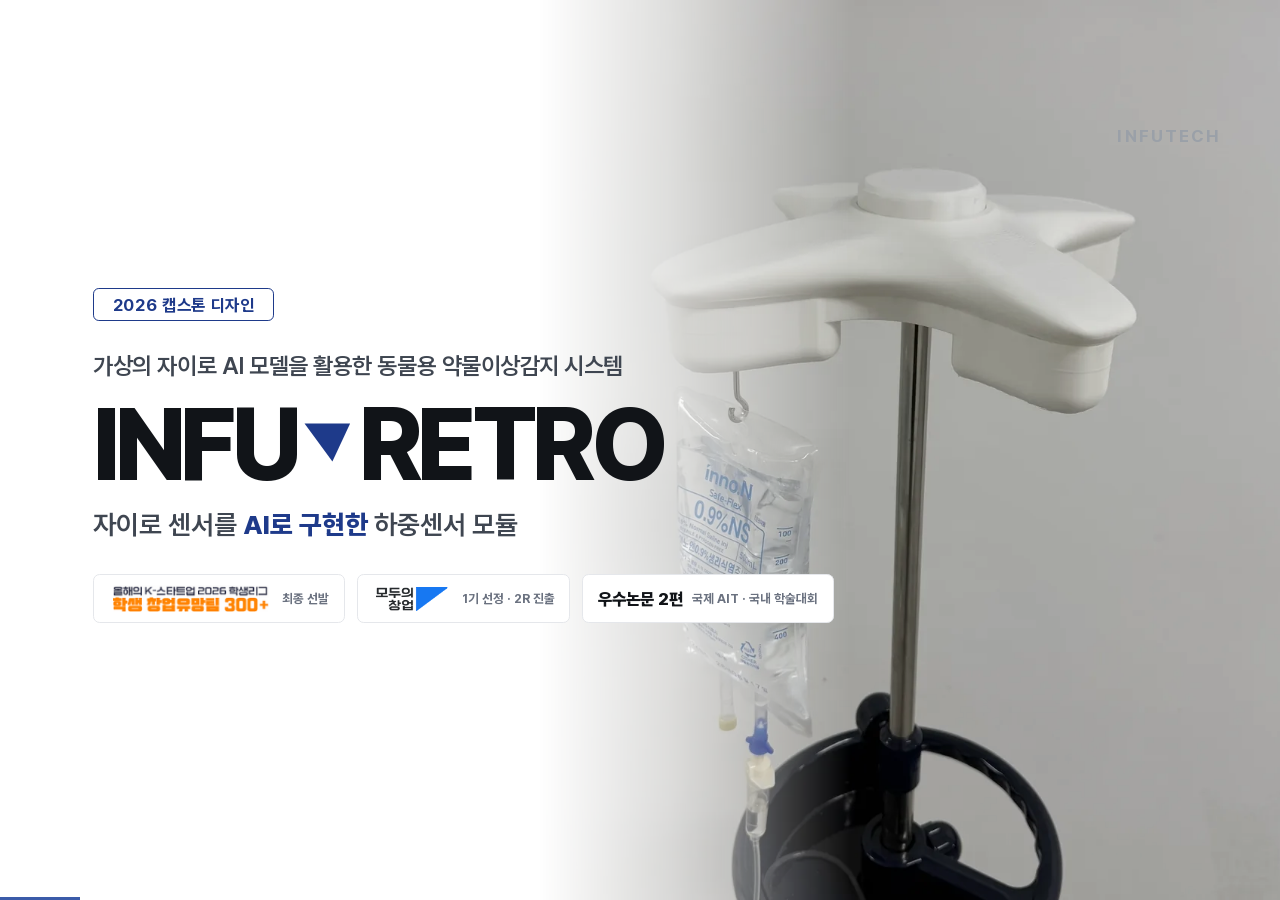
==== commit 31ba1083: "capstone: white document theme All slides on white; purple gradients, glows, shadows and yellow high" ====
--- a/capstone/index.html
+++ b/capstone/index.html
@@ -2662,8 +2662,8 @@
 #tech .pp2 i{font-size:.78em}
 
 /* ===================== reference redesign (rf) ===================== */
-.slide.rf { --ri: #4B48E0; --ri2: #7471F0; --rp: #AEB2FB; --rl: #ECEBFE; --rk: #1D1C2B; --rk2: #4A4A5C; --rm: #8B8B9C; --rline: #DCDCE6; --ry: #FFD84D; --rr: #F0506E; --rg: #EFEFF4;
-  background: linear-gradient(180deg, #A7ACFA 0%, #C2C5FC 17%, #E6E6FE 36%, #FFFFFF 56%, #FFFFFF 100%); color: var(--rk); }
+.slide.rf { --ri: #1E3A8A; --ri2: #3B5BA9; --rp: #B7C3DB; --rl: #F2F4F7; --rk: #111418; --rk2: #3F4651; --rm: #6B7280; --rline: #E5E7EB; --ry: #DDE4F0; --rr: #C0392B; --rg: #F3F4F6;
+  background: linear-gradient(180deg, #FFFFFF 0%, #FFFFFF 17%, #FFFFFF 36%, #FFFFFF 56%, #FFFFFF 100%); color: var(--rk); }
 .slide.rf::before { content: none !important; }
 .slide.rf .frame { padding: 4.4em 7em 3.6em; }
 .slide.rf .frame::before { content: "INFUTECH" !important; left: auto !important; right: 3.4em; top: 2em !important; font-size: 1.3em !important; font-weight: 800 !important; letter-spacing: .04em !important; color: rgba(40, 38, 72, .55) !important; }
@@ -2677,7 +2677,7 @@
 .rf .r-t.sm { font-size: 2.3em; }
 .rf .r-kick { display: inline-block; padding-bottom: .25em; border-bottom: .16em solid var(--ri); font-size: 1.5em; font-weight: 800; color: var(--ri); }
 .rf .r-card { background: #FFFFFF; border: 1.5px solid var(--rline); border-radius: 1.4em; padding: 2em 2.4em; }
-.rf .r-src { font-size: .85em; font-weight: 500; color: #9C9CAC; line-height: 1.5; }
+.rf .r-src { font-size: .85em; font-weight: 500; color: #7B828C; line-height: 1.5; }
 .rf .r-src.c { text-align: center; margin-top: auto; }
 .rf .r-ct { font-size: 1.15em; font-weight: 800; color: var(--rk2); }
 .rf .r-foot { margin-top: auto; text-align: center; font-size: 1.45em; font-weight: 700; color: var(--rk2); }
@@ -2695,15 +2695,15 @@
 .rf .r-circ b { font-size: 3.2em; font-weight: 850; letter-spacing: -.04em; line-height: 1.05; }
 .rf .r-circ small { font-size: .95em; font-weight: 600; opacity: .85; }
 .rf .r-circ.l { width: 12em; height: 12em; background: #E3E2FD; color: var(--ri); }
-.rf .r-circ.l p { color: #7471F0; opacity: 1; }
+.rf .r-circ.l p { color: #3B5BA9; opacity: 1; }
 .rf .r-circ.w { width: 13em; height: 13em; background: #FFFFFF; color: var(--ri); box-shadow: 0 1em 3em rgba(75, 72, 224, .14); }
-.rf .r-circ.w p { color: #7471F0; opacity: 1; }
+.rf .r-circ.w p { color: #3B5BA9; opacity: 1; }
 .rf .r-circ.sm { width: 11em; height: 11em; }
 .rf .r-circ.sm b { font-size: 2.2em; }
 .rf .r-circ.sm p { font-size: 1em; }
-.rf .r-circ.bg2 { width: 13em; height: 13em; background: linear-gradient(160deg, #8C89F5, #4B48E0); }
+.rf .r-circ.bg2 { width: 13em; height: 13em; background: linear-gradient(160deg, #5B74B0, #1E3A8A); }
 .rf .r-circ.bg2 b { font-size: 2.9em; }
-.rf .r-circ.xl { width: 21em; height: 21em; background: linear-gradient(160deg, #7C79F3, #4B48E0); box-shadow: 0 1.4em 3.4em rgba(75, 72, 224, .28); }
+.rf .r-circ.xl { width: 21em; height: 21em; background: linear-gradient(160deg, #7C79F3, #1E3A8A); box-shadow: 0 1.4em 3.4em rgba(75, 72, 224, .28); }
 .rf .r-circ.xl b { font-size: 4.6em; }
 .rf .r-ph { position: relative; margin: 0; border-radius: 1.4em; overflow: hidden; background: #F1F1F6; }
 .rf .r-ph img { width: 100%; height: 100%; object-fit: cover; }
@@ -2715,22 +2715,22 @@
 .r-cover .frame::after { display: none; }
 .rf .r-cv { flex: 1; display: grid; grid-template-columns: 1.25fr 1fr; gap: 3em; align-items: center; }
 .rf .r-cv-l { display: flex; flex-direction: column; align-items: flex-start; gap: 1.2em; }
-.rf .r-cv-k { font-size: 1.75em; font-weight: 800; color: #2B2950; letter-spacing: -.02em; }
-.rf .r-cv-w { font-size: 7.6em; font-weight: 900; letter-spacing: -.055em; line-height: .95; color: #17162A; white-space: nowrap; }
+.rf .r-cv-k { font-size: 1.75em; font-weight: 800; color: #3F4651; letter-spacing: -.02em; }
+.rf .r-cv-w { font-size: 7.6em; font-weight: 900; letter-spacing: -.055em; line-height: .95; color: #111418; white-space: nowrap; }
 .rf .r-cv-w .tri { display: inline-block; width: .5em; height: .5em; margin: 0 .06em; vertical-align: .14em; }
-.rf .r-cv-s { font-size: 2em; font-weight: 700; color: #2B2950; }
+.rf .r-cv-s { font-size: 2em; font-weight: 700; color: #3F4651; }
 .rf .r-cv-s b { color: var(--ri); }
 .rf .r-cv-bd { margin-top: 1.4em; display: flex; flex-wrap: wrap; gap: .9em; }
-.rf .r-cv-bd li { display: flex; align-items: center; gap: .7em; padding: .6em 1.1em; border-radius: 1em; background: rgba(255, 255, 255, .86); box-shadow: 0 .5em 1.4em rgba(60, 50, 160, .12); }
+.rf .r-cv-bd li { display: flex; align-items: center; gap: .7em; padding: .6em 1.1em; border-radius: 1em; background: rgba(255, 255, 255, .86); box-shadow: 0 .5em 1.4em rgba(17, 20, 24, .12); }
 .rf .r-cv-bd img { height: 2.3em; width: auto; image-rendering: auto; }
 .rf .r-cv-bd img.modu { height: 2.1em; }
 .rf .r-cv-bd b { font-size: 1.25em; font-weight: 850; color: var(--ri); }
 .rf .r-cv-bd span { font-size: .95em; font-weight: 700; color: var(--rk2); }
-.rf .r-cv-ph { margin: 0; justify-self: center; width: 30em; height: 30em; border-radius: 50%; overflow: hidden; box-shadow: 0 2em 4.6em rgba(50, 40, 150, .3); border: .5em solid rgba(255, 255, 255, .7); }
+.rf .r-cv-ph { margin: 0; justify-self: center; width: 30em; height: 30em; border-radius: 50%; overflow: hidden; box-shadow: 0 2em 4.6em rgba(17, 20, 24, .3); border: .5em solid rgba(255, 255, 255, .7); }
 .rf .r-cv-ph img { width: 100%; height: 100%; object-fit: cover; object-position: 50% 30%; }
 
 /* solid statement slides */
-.slide.rf.r-solid { background: linear-gradient(180deg, #4E4AE3 0%, #5F5BEA 48%, #8783F5 100%); color: #FFFFFF; }
+.slide.rf.r-solid { background: linear-gradient(180deg, #1E3A8A 0%, #1E3A8A 48%, #3B5BA9 100%); color: #FFFFFF; }
 .r-solid .frame::before { color: rgba(255, 255, 255, .55) !important; }
 .r-solid .frame::after { color: rgba(255, 255, 255, .45) !important; }
 .rf .r-st { flex: 1; display: flex; flex-direction: column; align-items: center; justify-content: center; text-align: center; gap: 1.5em; }
@@ -2750,9 +2750,9 @@
 /* pain point (pies) */
 .rf .r-3 { flex: 1; display: grid; grid-template-columns: repeat(3, 1fr); gap: 3em; align-items: center; }
 .rf .r-pc { display: flex; flex-direction: column; align-items: center; gap: .8em; text-align: center; }
-.rf .r-pie { position: relative; width: 15em; height: 15em; border-radius: 50%; background: conic-gradient(#4B48E0 0, #8C89F5 calc(var(--p) * 1%), #EFEFF4 calc(var(--p) * 1%)); margin-bottom: 1em; }
+.rf .r-pie { position: relative; width: 15em; height: 15em; border-radius: 50%; background: conic-gradient(#1E3A8A 0, #5B74B0 calc(var(--p) * 1%), #F3F4F6 calc(var(--p) * 1%)); margin-bottom: 1em; }
 .rf .r-pie span { position: absolute; left: 50%; top: -1em; transform: translateX(-50%); padding: .25em .8em; border-radius: 99em; background: var(--rr); color: #FFFFFF; font-size: 1.05em; font-weight: 800; white-space: nowrap; }
-.rf .r-icirc { width: 15em; height: 15em; margin-bottom: 1em; border-radius: 50%; background: #EFEFF4; display: grid; place-items: center; color: #9C9CAC; }
+.rf .r-icirc { width: 15em; height: 15em; margin-bottom: 1em; border-radius: 50%; background: #F3F4F6; display: grid; place-items: center; color: #7B828C; }
 .rf .r-icirc svg { width: 5.6em; height: 5.6em; }
 .rf .r-cap { font-size: 1.9em; font-weight: 800; color: var(--rk2); letter-spacing: -.02em; }
 .rf .r-cap span { color: var(--ri); }
@@ -2773,10 +2773,10 @@
 .rf .r-flow .n { flex: 1; display: flex; flex-direction: column; gap: .25em; padding: 1.2em 1.4em; border-radius: .8em; color: #FFFFFF; font-size: 1em; font-weight: 700; }
 .rf .r-flow .n b { font-size: 1.7em; font-weight: 850; }
 .rf .r-flow .n small { font-size: 1em; opacity: .8; }
-.rf .r-flow .dark { background: #1D1C2B; }
+.rf .r-flow .dark { background: #111418; }
 .rf .r-flow .ind { background: var(--ri); }
 .rf .r-stage { display: flex; gap: .5em; }
-.rf .r-stage li { flex: 1; padding: .7em .4em; border-radius: .6em; background: var(--rg); text-align: center; font-size: 1.05em; font-weight: 750; color: #9C9CAC; }
+.rf .r-stage li { flex: 1; padding: .7em .4em; border-radius: .6em; background: var(--rg); text-align: center; font-size: 1.05em; font-weight: 750; color: #7B828C; }
 .rf .r-stage li.on { background: #E3E2FD; color: var(--ri); }
 .rf .r-stage li.now { background: var(--rr); color: #FFFFFF; }
 .rf .r-slope { position: relative; display: flex; flex-direction: column; align-items: center; justify-content: flex-end; gap: 1em; }
@@ -2784,19 +2784,19 @@
 .rf .r-bars2 { display: flex; gap: 3em; align-items: flex-end; height: 18em; }
 .rf .r-bars2 > div, .rf .r-vb > div { display: flex; flex-direction: column; align-items: center; justify-content: flex-end; gap: .4em; height: 100%; }
 .rf .r-bars2 b, .rf .r-vb b { font-size: 1.9em; font-weight: 850; color: var(--rk); }
-.rf .r-bars2 b.gy { color: #9C9CAC; }
-.rf .r-bars2 span, .rf .r-vb span { display: block; width: 4.4em; height: calc(var(--h) * 1%); min-height: .5em; border-radius: .4em .4em 0 0; background: linear-gradient(180deg, #8C89F5, #D9D8FB); }
-.rf .r-bars2 span.gy, .rf .r-vb span.gy { background: linear-gradient(180deg, #E4E4EC, #F3F3F7); }
-.rf .r-vb span.d { background: linear-gradient(180deg, #4A4A5C, #B7B7C4); }
+.rf .r-bars2 b.gy { color: #7B828C; }
+.rf .r-bars2 span, .rf .r-vb span { display: block; width: 4.4em; height: calc(var(--h) * 1%); min-height: .5em; border-radius: .4em .4em 0 0; background: linear-gradient(180deg, #5B74B0, #D9D8FB); }
+.rf .r-bars2 span.gy, .rf .r-vb span.gy { background: linear-gradient(180deg, #E5E7EB, #F3F3F7); }
+.rf .r-vb span.d { background: linear-gradient(180deg, #3F4651, #B7B7C4); }
 .rf .r-bars2 p, .rf .r-vb p { font-size: 1.15em; font-weight: 700; color: var(--rk2); }
 
 /* table */
 .rf .r-tbl { display: flex; flex-direction: column; gap: 1em; justify-content: center; }
 .rf .r-tbl table { width: 100%; border-collapse: collapse; }
 .rf .r-tbl th, .rf .r-tbl td { padding: .7em .8em; text-align: left; border-bottom: 1px solid #EDEDF3; font-size: 1.25em; font-weight: 650; color: var(--rk2); white-space: nowrap; }
-.rf .r-tbl thead th { font-size: 1em; font-weight: 800; color: #9C9CAC; border-bottom: 1.5px solid var(--rline); }
+.rf .r-tbl thead th { font-size: 1em; font-weight: 800; color: #7B828C; border-bottom: 1.5px solid var(--rline); }
 .rf .r-tbl tbody th { font-weight: 800; color: var(--rk); }
-.rf .r-tbl td small { display: block; font-size: .78em; color: #9C9CAC; font-weight: 600; }
+.rf .r-tbl td small { display: block; font-size: .78em; color: #7B828C; font-weight: 600; }
 .rf .r-tbl td.r { color: var(--rr); font-weight: 800; }
 .rf .r-tbl tr.us th, .rf .r-tbl tr.us td { background: var(--ri); color: #FFFFFF; border-bottom: 0; font-weight: 800; }
 .rf .r-tbl tr.us td small { color: rgba(255, 255, 255, .8); }
@@ -2804,7 +2804,7 @@
 .rf .r-tbl tr.us td:last-child { border-radius: 0 .7em .7em 0; }
 .rf .r-tbl.sm th, .rf .r-tbl.sm td { font-size: 1.15em; text-align: center; padding: .65em .5em; }
 .rf .r-tbl.sm tbody th { text-align: left; }
-.rf .r-tbl.sm .us { background: #EEEDFE; color: var(--ri); font-weight: 850; }
+.rf .r-tbl.sm .us { background: #F2F4F7; color: var(--ri); font-weight: 850; }
 .rf .r-tbl.sm thead th.us { background: var(--ri); color: #FFFFFF; border-radius: .6em .6em 0 0; }
 .rf .r-ph.tall { min-height: 0; }
 
@@ -2813,7 +2813,7 @@
 .rf .r-steps li { position: relative; padding: 1.3em 2em; border: 1.5px solid var(--rline); border-radius: 1.2em; background: #FFFFFF; text-align: center; }
 .rf .r-steps li + li::before { content: "▼"; position: absolute; left: 50%; top: -1.05em; transform: translateX(-50%); font-size: .9em; color: var(--ri); }
 .rf .r-steps i { font-style: normal; font-size: 1.5em; font-weight: 850; color: var(--rk); }
-.rf .r-steps p { font-size: 1.3em; font-weight: 700; color: #9C9CAC; }
+.rf .r-steps p { font-size: 1.3em; font-weight: 700; color: #7B828C; }
 .rf .r-steps b { display: block; margin-top: .2em; font-size: 1.9em; font-weight: 850; color: var(--ri); letter-spacing: -.02em; }
 
 /* solution */
@@ -2823,7 +2823,7 @@
 .rf .r-vid .vzoom { overflow: hidden; }
 .rf .r-vid figcaption { padding: .9em 1.4em; font-size: 1.25em; font-weight: 650; color: var(--rk2); }
 .rf .r-vid figcaption b { color: var(--rk); }
-.rf .r-vid figcaption span { margin-left: .4em; font-size: .8em; color: #9C9CAC; }
+.rf .r-vid figcaption span { margin-left: .4em; font-size: .8em; color: #7B828C; }
 .rf .r-log { margin-top: 1.6em; padding: 1.4em 2.4em; }
 .rf .r-log-h { display: flex; gap: 1em; align-items: baseline; margin-bottom: .5em; }
 .rf .r-log-h b { font-size: 1.3em; color: var(--ri); }
@@ -2834,20 +2834,20 @@
 .rf .r-log em.gy { background: #3E9A6A; } .rf .r-log em.o { background: #E58A2E; } .rf .r-log em.r { background: var(--rr); }
 .rf .r-log span { font-weight: 700; color: var(--rk); }
 .rf .r-log li.pd { opacity: .55; }
-.rf .r-log small { font-size: .8em; font-weight: 800; color: #9C9CAC; }
+.rf .r-log small { font-size: .8em; font-weight: 800; color: #7B828C; }
 
 /* tech split (ref 9) */
 .slide.rf.r-split { background: #FFFFFF; }
 .rf .r-sp { flex: 1; display: grid; grid-template-columns: 1fr 1.25fr; gap: 3em; margin: -4.4em 0 -3.6em -7em; }
-.rf .r-sp-l { position: relative; display: flex; flex-direction: column; align-items: center; justify-content: center; gap: 1.6em; background: #EEEDFE; border-radius: 0 50% 50% 0 / 0 60% 60% 0; }
+.rf .r-sp-l { position: relative; display: flex; flex-direction: column; align-items: center; justify-content: center; gap: 1.6em; background: #F2F4F7; border-radius: 0 50% 50% 0 / 0 60% 60% 0; }
 .rf .r-sp-ph { margin: 0; width: 22em; height: 22em; border-radius: 50%; overflow: hidden; box-shadow: 0 1.4em 3em rgba(75, 72, 224, .22); border: .5em solid #FFFFFF; }
 .rf .r-sp-ph img { width: 100%; height: 100%; object-fit: cover; object-position: 50% 30%; }
-.rf .r-sp-k { font-size: 1.5em; font-weight: 850; letter-spacing: .08em; color: #8C89F5; }
+.rf .r-sp-k { font-size: 1.5em; font-weight: 850; letter-spacing: .08em; color: #5B74B0; }
 .rf .r-sp-r { display: flex; flex-direction: column; justify-content: center; gap: 2.4em; padding: 4.4em 0 3.6em; }
 .rf .r-ic { display: flex; flex-direction: column; gap: 2.2em; }
 .rf .r-ic li { display: grid; grid-template-columns: 4.2em 1fr; gap: 1.4em; align-items: start; }
 .rf .r-ic li.pp { grid-template-columns: 4.2em 1fr auto; }
-.rf .r-ic i { width: 4.2em; height: 4.2em; display: grid; place-items: center; color: #7471F0; }
+.rf .r-ic i { width: 4.2em; height: 4.2em; display: grid; place-items: center; color: #3B5BA9; }
 .rf .r-ic i svg { width: 3.6em; height: 3.6em; }
 .rf .r-ic b { display: block; font-size: 1.9em; font-weight: 850; color: var(--ri); letter-spacing: -.02em; }
 .rf .r-ic p { margin-top: .3em; font-size: 1.2em; font-weight: 600; color: var(--rk2); line-height: 1.5; }
@@ -2864,23 +2864,23 @@
 .rf .r-vb.s { height: 13em; justify-content: center; }
 .rf .r-vb span { width: 3.8em; }
 .rf .r-vb .us b { color: var(--ri); }
-.rf .r-vb .us span { background: linear-gradient(180deg, #4B48E0, #A9A7F8); }
+.rf .r-vb .us span { background: linear-gradient(180deg, #1E3A8A, #A9A7F8); }
 .rf .r-vb b { font-size: 1.5em; }
 .rf .r-vb p { font-size: 1em; }
 
 /* edge band (ref 10) */
-.slide.rf.r-band { background: linear-gradient(180deg, #4E4AE3 0, #4E4AE3 38%, #FFFFFF 38%); }
+.slide.rf.r-band { background: linear-gradient(180deg, #1E3A8A 0, #1E3A8A 38%, #FFFFFF 38%); }
 .r-band .frame::before { color: rgba(255, 255, 255, .55) !important; }
 .rf .r-bd { color: #FFFFFF; display: flex; flex-direction: column; gap: 1.6em; }
 .rf .r-bd-t { font-size: 2.7em; font-weight: 850; letter-spacing: -.02em; }
 .rf .r-bd-t span { margin-left: .5em; font-size: .55em; font-weight: 700; opacity: .85; }
 .rf .r-bub { display: flex; gap: 1.6em; }
-.rf .r-bub li { position: relative; flex: 1; padding: 1em 1.4em; border-radius: 1em; background: #FFFFFF; color: var(--rk2); font-size: 1.45em; font-weight: 750; text-align: center; box-shadow: 0 .6em 1.4em rgba(20, 16, 90, .18); }
+.rf .r-bub li { position: relative; flex: 1; padding: 1em 1.4em; border-radius: 1em; background: #FFFFFF; color: var(--rk2); font-size: 1.45em; font-weight: 750; text-align: center; box-shadow: 0 .6em 1.4em rgba(17, 20, 24, .18); }
 .rf .r-bub li::after { content: ""; position: absolute; left: 70%; bottom: -.7em; border: .4em solid transparent; border-top: .5em solid #FFFFFF; border-left-width: .1em; }
 .rf .r-ba { flex: 1; display: grid; grid-template-columns: repeat(3, 1fr); gap: 3em; align-items: end; padding-top: 2.2em; }
 .rf .r-ba > div { position: relative; display: flex; flex-direction: column; align-items: center; gap: .35em; text-align: center; }
 .rf .r-ba h3 { margin-top: .6em; font-size: 1.5em; font-weight: 850; color: var(--rk); }
-.rf .r-ba small { font-size: 1em; font-weight: 600; color: #8B8B9C; }
+.rf .r-ba small { font-size: 1em; font-weight: 600; color: #6B7280; }
 .rf .r-ba-d { position: absolute; left: 6%; top: 32%; font-size: 2.2em; font-weight: 850; color: var(--ri); }
 
 /* bm flow */
@@ -2889,11 +2889,11 @@
 .rf .r-bm .nd { padding: 1.1em 1.3em; border-radius: 1em; background: var(--rg); }
 .rf .r-bm .nd b { display: block; font-size: 1.4em; font-weight: 850; color: var(--rk); }
 .rf .r-bm .nd p { margin-top: .2em; font-size: 1.1em; font-weight: 650; color: var(--rk2); }
-.rf .r-bm .nd.hi2 { background: #EEEDFE; }
+.rf .r-bm .nd.hi2 { background: #F2F4F7; }
 .rf .r-bm .nd em { font-weight: 850; }
-.rf .r-bm .ar { display: flex; flex-direction: column; gap: 1.4em; font-size: 1.05em; font-weight: 750; color: #8C89F5; text-align: center; }
+.rf .r-bm .ar { display: flex; flex-direction: column; gap: 1.4em; font-size: 1.05em; font-weight: 750; color: #5B74B0; text-align: center; }
 .rf .r-bm .ar .m { color: var(--rr); }
-.rf .r-bm .core { width: 13em; height: 13em; border-radius: 50%; display: flex; flex-direction: column; align-items: center; justify-content: center; background: linear-gradient(160deg, #7C79F3, #4B48E0); color: #FFFFFF; box-shadow: 0 1em 2.6em rgba(75, 72, 224, .3); }
+.rf .r-bm .core { width: 13em; height: 13em; border-radius: 50%; display: flex; flex-direction: column; align-items: center; justify-content: center; background: linear-gradient(160deg, #7C79F3, #1E3A8A); color: #FFFFFF; box-shadow: 0 1em 2.6em rgba(75, 72, 224, .3); }
 .rf .r-bm .core small { font-size: .95em; font-weight: 800; letter-spacing: .12em; opacity: .8; }
 .rf .r-bm .core b { font-size: 2.1em; }
 .rf .r-bm .rt { display: flex; flex-direction: column; gap: 1em; }
@@ -2910,9 +2910,9 @@
 /* market nest */
 .rf .r-nest { position: relative; align-self: center; justify-self: center; width: 33em; height: 33em; }
 .rf .r-nest > div { position: absolute; left: 50%; bottom: 0; transform: translateX(-50%); border-radius: 50%; display: flex; flex-direction: column; align-items: center; text-align: center; }
-.rf .r-nest .t { width: 33em; height: 33em; background: #EEEDFE; padding-top: 3.2em; color: var(--ri); }
+.rf .r-nest .t { width: 33em; height: 33em; background: #F2F4F7; padding-top: 3.2em; color: var(--ri); }
 .rf .r-nest .s { width: 22em; height: 22em; background: #CFCDFB; padding-top: 2.6em; color: #3B38C8; }
-.rf .r-nest .o { width: 12.5em; height: 12.5em; background: linear-gradient(160deg, #7C79F3, #4B48E0); justify-content: center; color: #FFFFFF; }
+.rf .r-nest .o { width: 12.5em; height: 12.5em; background: linear-gradient(160deg, #7C79F3, #1E3A8A); justify-content: center; color: #FFFFFF; }
 .rf .r-nest p { font-size: 1.1em; font-weight: 750; }
 .rf .r-nest b { font-size: 2.8em; font-weight: 850; letter-spacing: -.03em; line-height: 1.1; }
 .rf .r-nest small { font-size: .95em; font-weight: 650; opacity: .85; }
@@ -2920,7 +2920,7 @@
 .rf .r-tier li { display: grid; grid-template-columns: 2.6em 1fr; gap: 1em; padding: 1.2em 1.6em; border-radius: 1.2em; border: 1.5px solid var(--rline); background: #FFFFFF; }
 .rf .r-tier li.on { border-color: var(--ri); box-shadow: 0 .8em 2em rgba(75, 72, 224, .14); }
 .rf .r-tier i { font-style: normal; font-size: 1.8em; font-weight: 850; color: var(--ri); }
-.rf .r-tier time { font-size: 1em; font-weight: 800; color: #8C89F5; }
+.rf .r-tier time { font-size: 1em; font-weight: 800; color: #5B74B0; }
 .rf .r-tier b { display: block; font-size: 1.6em; font-weight: 850; color: var(--rk); }
 .rf .r-tier p { font-size: 1.1em; font-weight: 600; color: var(--rk2); }
 .rf .r-tier p.k { margin-top: .3em; font-size: 1.3em; font-weight: 850; color: var(--ri); }
@@ -2928,7 +2928,7 @@
 /* entry */
 .rf .r-grade { display: flex; flex-direction: column; justify-content: center; gap: 1.1em; }
 .rf .r-grade .lad { display: flex; flex-direction: column; align-items: center; gap: .5em; margin: .6em 0; }
-.rf .r-grade .lad li { width: calc(52% + var(--k, 0) * 10%); padding: .65em 1em; border-radius: .6em; background: var(--rg); text-align: center; font-size: 1.15em; font-weight: 750; color: #9C9CAC; }
+.rf .r-grade .lad li { width: calc(52% + var(--k, 0) * 10%); padding: .65em 1em; border-radius: .6em; background: var(--rg); text-align: center; font-size: 1.15em; font-weight: 750; color: #7B828C; }
 .rf .r-grade .lad li:nth-child(2) { --k: 1; } .rf .r-grade .lad li:nth-child(3) { --k: 2; } .rf .r-grade .lad li:nth-child(4) { --k: 3; }
 .rf .r-grade .lad li.us { background: var(--ri); color: #FFFFFF; font-size: 1.3em; }
 .rf .r-grade .lad li.us span { margin-left: .5em; font-size: .78em; opacity: .85; }
@@ -2954,11 +2954,11 @@
 .rf .r-rv .st span { background: linear-gradient(180deg, #6E6BEF, #A9A7F8); }
 .rf .r-rv .st span.u { background: repeating-linear-gradient(-45deg, #E3E2FD 0 .4em, #F3F2FF .4em .8em); border-radius: .4em .4em 0 0; }
 .rf .r-rv .st span.hz { background: repeating-linear-gradient(-45deg, #D9D9E3 0 .4em, #F3F3F7 .4em .8em); border-radius: .4em .4em 0 0; }
-.rf .r-rv .y:first-child .st span:not(.hz) { background: #4A4A5C; }
+.rf .r-rv .y:first-child .st span:not(.hz) { background: #3F4651; }
 .rf .r-rv .y p { font-size: 1.2em; font-weight: 800; color: var(--rk); }
-.rf .r-rv .y small { font-size: .95em; font-weight: 600; color: #8B8B9C; }
+.rf .r-rv .y small { font-size: .95em; font-weight: 600; color: #6B7280; }
 .rf .r-rv .r-circ { align-self: center; width: 13em; height: 13em; }
-.rf .r-rv-l { margin-top: 1em; padding-top: .8em; border-top: 1px solid #EDEDF3; font-size: 1em; font-weight: 650; color: #8B8B9C; text-align: center; }
+.rf .r-rv-l { margin-top: 1em; padding-top: .8em; border-top: 1px solid #EDEDF3; font-size: 1em; font-weight: 650; color: #6B7280; text-align: center; }
 .rf .lg { display: inline-block; width: 1.1em; height: .8em; margin: 0 .4em 0 1em; border-radius: .2em; vertical-align: -.05em; }
 .rf .lg.a { background: #7C79F3; } .rf .lg.b { background: repeating-linear-gradient(-45deg, #CFCDFB 0 .25em, #F3F2FF .25em .5em); } .rf .lg.c { background: repeating-linear-gradient(-45deg, #C9C9D6 0 .25em, #F3F3F7 .25em .5em); }
 
@@ -2966,28 +2966,28 @@
 .rf .r-fd { flex: 1; display: grid; grid-template-columns: 23em 1fr; gap: 4em; align-items: center; }
 .rf .r-fd-r { display: flex; flex-direction: column; gap: 1.2em; }
 .rf .r-use { display: flex; gap: .4em; }
-.rf .r-use span { display: flex; flex-direction: column; gap: .2em; padding: 1em .9em; border-radius: .8em; background: #EEEDFE; font-size: 1.05em; font-weight: 700; color: var(--rk2); }
+.rf .r-use span { display: flex; flex-direction: column; gap: .2em; padding: 1em .9em; border-radius: .8em; background: #F2F4F7; font-size: 1.05em; font-weight: 700; color: var(--rk2); }
 .rf .r-use span:first-child { background: var(--ri); color: #FFFFFF; }
 .rf .r-use b { font-size: 1.6em; font-weight: 850; color: inherit; }
 .rf .r-use span:not(:first-child) b { color: var(--ri); }
 .rf .r-flow2 { font-size: 1.3em; font-weight: 700; color: var(--rk2); }
 .rf .r-flow2 b { color: var(--ri); }
 .rf .r-tr { display: grid; grid-template-columns: repeat(4, 1fr); gap: 1em; padding-top: 1.2em; border-top: 1px solid #EDEDF3; }
-.rf .r-tr li { display: flex; flex-direction: column; font-size: 1.05em; font-weight: 650; color: #8B8B9C; }
+.rf .r-tr li { display: flex; flex-direction: column; font-size: 1.05em; font-weight: 650; color: #6B7280; }
 .rf .r-tr b { font-size: 2em; font-weight: 850; color: var(--rk); }
 
 /* future */
 .rf .r-road { flex: 1; display: grid; grid-template-columns: 1fr 1fr 1.6fr; gap: 2em; }
 .rf .r-road .r-card { display: flex; flex-direction: column; align-items: center; justify-content: center; text-align: center; gap: .7em; padding: 1.8em 1.6em; }
-.rf .r-road .no { font-size: 1.05em; font-weight: 850; color: #8C89F5; letter-spacing: .04em; }
+.rf .r-road .no { font-size: 1.05em; font-weight: 850; color: #5B74B0; letter-spacing: .04em; }
 .rf .r-road figure { flex: none; margin: .4em 0; width: 12em; height: 12em; border-radius: 50%; overflow: hidden; }
 .rf .r-road figure img { width: 100%; height: 100%; object-fit: cover; }
 .rf .r-road .r-circ { margin: .4em 0; }
 .rf .r-road > .r-card > b { font-size: 2em; font-weight: 850; color: var(--rk); }
 .rf .r-road > .r-card > p:not(.no) { font-size: 1.15em; font-weight: 650; color: var(--rk2); }
 .rf .r-road .mkt { display: flex; gap: 1em; margin: .4em 0; }
-.rf .r-road .mkt li { width: 10.5em; height: 10.5em; border-radius: 50%; background: #EEEDFE; display: flex; flex-direction: column; align-items: center; justify-content: center; }
-.rf .r-road .mkt li:nth-child(2) { background: linear-gradient(160deg, #7C79F3, #4B48E0); color: #FFFFFF; }
+.rf .r-road .mkt li { width: 10.5em; height: 10.5em; border-radius: 50%; background: #F2F4F7; display: flex; flex-direction: column; align-items: center; justify-content: center; }
+.rf .r-road .mkt li:nth-child(2) { background: linear-gradient(160deg, #7C79F3, #1E3A8A); color: #FFFFFF; }
 .rf .r-road .mkt b { font-size: 2em; font-weight: 850; color: var(--ri); }
 .rf .r-road .mkt li:nth-child(2) b { color: #FFFFFF; }
 .rf .r-road .mkt p { font-size: .95em; font-weight: 700; line-height: 1.35; }
@@ -3002,7 +3002,7 @@
 .rf .r-aw h3 { font-size: 1.8em; font-weight: 850; color: var(--rk); margin-bottom: .6em; }
 .rf .r-aw ul li { position: relative; padding-left: 1em; font-size: 1.35em; font-weight: 650; color: var(--rk2); line-height: 1.75; }
 .rf .r-aw ul li::before { content: ""; position: absolute; left: 0; top: .78em; width: .35em; height: .35em; border-radius: 50%; background: var(--ri); }
-.rf .r-logo { display: flex; flex-wrap: wrap; gap: 1em 1.6em; align-items: center; justify-content: center; padding: 2em; border-radius: 50% / 46%; background: #EEEDFE; }
+.rf .r-logo { display: flex; flex-wrap: wrap; gap: 1em 1.6em; align-items: center; justify-content: center; padding: 2em; border-radius: 50% / 46%; background: #F2F4F7; }
 .rf .r-logo img { height: 2.6em; width: auto; }
 .rf .r-logo img.modu { height: 2.4em; }
 .rf .r-logo span { font-size: 1.2em; font-weight: 800; color: var(--rk2); }
@@ -3011,19 +3011,19 @@
 .rf .r-hb { display: flex; flex-direction: column; justify-content: center; gap: 1.2em; }
 .rf .r-hb ul { display: flex; flex-direction: column; gap: .8em; }
 .rf .r-hb li { display: grid; grid-template-columns: 8em 1fr 3em; gap: 1em; align-items: center; font-size: 1.2em; font-weight: 700; color: var(--rk2); }
-.rf .r-hb li span { display: block; height: 1.6em; width: calc(var(--w) * 1%); border-radius: 0 .4em .4em 0; background: linear-gradient(90deg, #E4E4EC, #C9C9D6); }
-.rf .r-hb li.us span { background: linear-gradient(90deg, #A9A7F8, #4B48E0); }
+.rf .r-hb li span { display: block; height: 1.6em; width: calc(var(--w) * 1%); border-radius: 0 .4em .4em 0; background: linear-gradient(90deg, #E5E7EB, #C9C9D6); }
+.rf .r-hb li.us span { background: linear-gradient(90deg, #A9A7F8, #1E3A8A); }
 .rf .r-hb li b { color: var(--rk); }
 .rf .r-kp { display: flex; flex-direction: column; justify-content: center; gap: 1.4em; }
 .rf .r-kp li { display: grid; grid-template-columns: 7em 1fr; gap: 1em; align-items: center; padding-bottom: 1.2em; border-bottom: 1px solid #EDEDF3; }
 .rf .r-kp b { font-size: 2.3em; font-weight: 850; color: var(--ri); letter-spacing: -.03em; }
 .rf .r-kp p { font-size: 1.15em; font-weight: 650; color: var(--rk2); }
-.rf .r-kp li.pd b { font-size: 1.4em; color: #9C9CAC; }
+.rf .r-kp li.pd b { font-size: 1.4em; color: #7B828C; }
 .rf .nw { white-space: nowrap; }
-.bar-line { background: #7471F0 !important; }
+.bar-line { background: #3B5BA9 !important; }
 
 /* evidence images */
-.rf .r-icirc.ph { position: relative; overflow: hidden; background: #1D1C2B; }
+.rf .r-icirc.ph { position: relative; overflow: hidden; background: #111418; }
 .rf .r-icirc.ph img { position: absolute; inset: 0; width: 100%; height: 100%; object-fit: cover; opacity: .62; }
 .rf .r-icirc.ph i { position: relative; width: 5.4em; height: 5.4em; display: grid; place-items: center; border-radius: 50%; background: rgba(255, 255, 255, .9); color: var(--rr); }
 .rf .r-icirc.ph i svg { width: 3.2em; height: 3.2em; }
@@ -3037,7 +3037,7 @@
 .rf .r-bm .core img { width: 5.4em; height: 5.4em; border-radius: 50%; object-fit: cover; object-position: 50% 30%; border: .2em solid rgba(255, 255, 255, .7); margin-bottom: .3em; }
 .rf .r-loi { display: flex; align-items: center; gap: 1em; }
 .rf .r-loi img { width: 6em; height: 4em; border-radius: .5em; object-fit: cover; }
-.rf .r-loi span { display: flex; flex-direction: column; font-size: .95em; font-weight: 600; color: #9C9CAC; }
+.rf .r-loi span { display: flex; flex-direction: column; font-size: .95em; font-weight: 600; color: #7B828C; }
 .rf .r-loi b { font-size: 1.15em; color: var(--rk); }
 .rf .r-do { margin-top: 1.2em; display: grid; grid-template-columns: 1fr 1fr 1fr 1.5fr; gap: 1.4em; }
 .rf .r-do li { display: flex; align-items: center; gap: .8em; }
@@ -3046,13 +3046,13 @@
 .rf .r-do b { font-size: 1.15em; color: var(--ri); }
 .rf .r-do li.rk { padding-left: 1.2em; border-left: 2px solid var(--rline); }
 .rf .r-tr img { width: 100%; height: 6.2em; border-radius: .7em; object-fit: cover; object-position: 50% 30%; margin-bottom: .5em; }
-.rf .r-road .mkt li { position: relative; overflow: hidden; background: #1D1C2B !important; color: #FFFFFF; }
+.rf .r-road .mkt li { position: relative; overflow: hidden; background: #111418 !important; color: #FFFFFF; }
 .rf .r-road .mkt li::before { content: ""; position: absolute; inset: 0; background: var(--bg) center / cover; opacity: .55; }
 .rf .r-road .mkt li > * { position: relative; }
 .rf .r-road .mkt li b { color: #FFFFFF !important; }
 .rf .r-road .mkt li:nth-child(2)::after { content: ""; position: absolute; inset: 0; background: rgba(75, 72, 224, .45); }
 .rf .r-road .mkt li:nth-child(2) > * { z-index: 1; }
-.rf .r-circ.ph { position: relative; overflow: hidden; background: #1D1C2B; color: #FFFFFF; }
+.rf .r-circ.ph { position: relative; overflow: hidden; background: #111418; color: #FFFFFF; }
 .rf .r-circ.ph::before { content: ""; position: absolute; inset: 0; background: var(--bg) center / cover; opacity: .5; }
 .rf .r-circ.ph > * { position: relative; color: #FFFFFF !important; }
 .rf .r-road figure { aspect-ratio: 1; height: 12em !important; width: 12em !important; }
@@ -3075,26 +3075,26 @@
 .rf .r-exp span { font-size: 1.4em; }
 
 /* ===== ref v2: reveal · tech pipeline · paper ===== */
-.slide.rf.r-reveal { background: radial-gradient(60% 80% at 0% 50%, #DCDAFD 0%, rgba(220, 218, 253, 0) 70%), linear-gradient(180deg, #FFFFFF 0%, #F4F4FF 100%); }
+.slide.rf.r-reveal { background: radial-gradient(60% 80% at 0% 50%, #FFFFFF 0%, rgba(220, 218, 253, 0) 70%), linear-gradient(180deg, #FFFFFF 0%, #FFFFFF 100%); }
 .rf .r-rv2 { flex: 1; display: grid; grid-template-columns: 1fr 1.15fr; gap: 4em; align-items: center; }
-.rf .r-rv2-ph { margin: 0; height: 40em; border-radius: 2em; overflow: hidden; box-shadow: 0 2em 4em rgba(50, 40, 150, .22); }
+.rf .r-rv2-ph { margin: 0; height: 40em; border-radius: 2em; overflow: hidden; box-shadow: 0 2em 4em rgba(17, 20, 24, .22); }
 .rf .r-rv2-ph img { width: 100%; height: 100%; object-fit: cover; }
 .rf .r-rv2-r { display: flex; flex-direction: column; align-items: flex-start; gap: 1.2em; }
 .rf .r-rv2-t { font-size: 4em; font-weight: 850; letter-spacing: -.04em; line-height: 1.15; color: var(--rk); }
 .rf .r-rv2-l { display: flex; flex-direction: column; gap: 1.1em; margin-top: .6em; }
 .rf .r-rv2-l li { display: grid; grid-template-columns: 3em 1fr; gap: 1em; align-items: start; }
-.rf .r-rv2-l i { font-style: normal; font-size: 1.4em; font-weight: 850; color: #8C89F5; padding-top: .15em; }
+.rf .r-rv2-l i { font-style: normal; font-size: 1.4em; font-weight: 850; color: #5B74B0; padding-top: .15em; }
 .rf .r-rv2-l b { display: block; font-size: 1.75em; font-weight: 850; color: var(--rk); letter-spacing: -.02em; }
 .rf .r-rv2-l p { font-size: 1.2em; font-weight: 600; color: var(--rk2); }
 .rf .r-rv2-p { margin-top: .6em; padding: .7em 1.4em; border-radius: 99em; background: var(--ri); color: #FFFFFF; font-size: 1.3em; font-weight: 700; }
 .rf .r-rv2-p b { color: var(--ry); }
 .rf .r-pipe { display: grid; grid-template-columns: 1fr 1.6em .85fr 1.6em 1.45fr; gap: .8em; align-items: stretch; }
-.rf .r-pipe .ar { align-self: center; font-style: normal; font-size: 2em; font-weight: 800; color: #8C89F5; text-align: center; }
+.rf .r-pipe .ar { align-self: center; font-style: normal; font-size: 2em; font-weight: 800; color: #5B74B0; text-align: center; }
 .rf .r-pipe .r-card, .rf .r-pipe2 .r-card { padding: 1.4em 1.6em; display: flex; flex-direction: column; gap: .8em; }
 .rf .r-pipe .no, .rf .r-pipe2 .no { font-size: 1.15em; font-weight: 850; color: var(--ri); }
 .rf .r-pipe .dual { display: grid; grid-template-columns: 1fr 1fr; gap: .7em; flex: 1; }
-.rf .r-pipe .dual > div { padding: 1em; border-radius: .8em; background: #EEEDFE; text-align: center; display: flex; flex-direction: column; justify-content: center; gap: .2em; }
-.rf .r-pipe .dual > div + div { background: #1D1C2B; color: #FFFFFF; }
+.rf .r-pipe .dual > div { padding: 1em; border-radius: .8em; background: #F2F4F7; text-align: center; display: flex; flex-direction: column; justify-content: center; gap: .2em; }
+.rf .r-pipe .dual > div + div { background: #111418; color: #FFFFFF; }
 .rf .r-pipe .dual b { font-size: 1.35em; font-weight: 850; }
 .rf .r-pipe .dual p { font-size: 1.15em; font-weight: 700; }
 .rf .r-pipe .dual small { font-size: .95em; font-weight: 700; opacity: .7; }
@@ -3107,7 +3107,7 @@
 .rf .r-pipe2 .r-card > b { font-size: 1.55em; font-weight: 850; color: var(--rk); }
 .rf .r-pipe2 .r-card > p:not(.no) { font-size: 1.15em; font-weight: 650; color: var(--rk2); }
 .rf .r-pipe2 .tag { align-self: flex-start; padding: .15em .7em; border-radius: 99em; background: #FFF1D6; color: #A36A00; font-size: .95em; font-weight: 800; }
-.rf .r-pipe2 .hi { background: linear-gradient(160deg, #7C79F3, #4B48E0); border: 0; color: #FFFFFF; justify-content: center; }
+.rf .r-pipe2 .hi { background: linear-gradient(160deg, #7C79F3, #1E3A8A); border: 0; color: #FFFFFF; justify-content: center; }
 .rf .r-pipe2 .hi > b { color: #FFFFFF; font-size: 1.75em; line-height: 1.3; }
 .rf .r-pipe2 .hi > p { color: rgba(255, 255, 255, .85) !important; }
 .rf .r-pap { flex: 1; min-height: 0; display: grid; grid-template-columns: 1fr 1.25fr; gap: 3.6em; align-items: center; }
@@ -3118,7 +3118,7 @@
 .rf .r-pap .rib { position: absolute; left: -1em; top: 2em; padding: .5em 1.2em; border-radius: .5em; background: var(--rr); color: #FFFFFF; font-size: 1.3em; font-weight: 850; box-shadow: 0 .6em 1.4em rgba(240, 80, 110, .35); }
 .rf .r-pap-r { display: flex; flex-direction: column; gap: 1.1em; }
 .rf .r-pap-r .ttl { font-size: 2.3em; font-weight: 850; letter-spacing: -.03em; color: var(--rk); }
-.rf .r-pap-r .au { font-size: 1.05em; font-weight: 600; color: #8B8B9C; }
+.rf .r-pap-r .au { font-size: 1.05em; font-weight: 600; color: #6B7280; }
 .rf .r-pap-r .kp { display: flex; flex-direction: column; gap: .9em; }
 .rf .r-pap-r .kp li { display: grid; grid-template-columns: 2.4em 1fr auto; gap: .9em; align-items: start; padding: 1em 1.3em; border-radius: 1em; background: #FFFFFF; border: 1.5px solid var(--rline); }
 .rf .r-pap-r .kp i { font-style: normal; font-size: 1.5em; font-weight: 850; color: var(--ri); }
@@ -3128,9 +3128,9 @@
 .rf .r-pap-r .kp p.eq sub { font-size: .65em; font-style: normal; }
 .rf .grid4 { display: grid; grid-template-columns: repeat(4, 1.3em); gap: .2em; }
 .rf .grid4 b { width: 1.3em; height: 1.3em; border-radius: .2em; background: #EEEEF3; }
-.rf .grid4 b.p { background: #C9C8F8; } .rf .grid4 b.m { background: #1D1C2B; }
+.rf .grid4 b.p { background: #CDD4E0; } .rf .grid4 b.m { background: #111418; }
 .rf .r-pap-r .venue { display: flex; flex-wrap: wrap; gap: .7em; }
-.rf .r-pap-r .venue li { padding: .45em 1em; border-radius: 99em; background: #EEEDFE; font-size: 1.1em; font-weight: 750; color: var(--rk); }
+.rf .r-pap-r .venue li { padding: .45em 1em; border-radius: 99em; background: #F2F4F7; font-size: 1.1em; font-weight: 750; color: var(--rk); }
 .rf .r-pap-r .venue em { margin-right: .5em; font-weight: 850; }
 .rf .r-pipe .eq { display: flex !important; align-items: center; justify-content: center; }
 .rf .r-pipe .eq span { white-space: nowrap; }
@@ -3142,10 +3142,10 @@
 .rf .r-x15 { position: relative; display: flex; align-items: flex-end; gap: 2.6em; height: 22em; padding-right: 9em; }
 .rf .r-x15 .col { display: flex; flex-direction: column; align-items: center; justify-content: flex-end; gap: .4em; height: 100%; }
 .rf .r-x15 .col b { font-size: 2.4em; font-weight: 850; color: var(--rk); }
-.rf .r-x15 .col b.gy { color: #9C9CAC; }
+.rf .r-x15 .col b.gy { color: #7B828C; }
 .rf .r-x15 .col.us b { font-size: 3em; color: var(--ri); }
-.rf .r-x15 .bar { position: relative; display: block; width: 7em; height: calc(var(--h) * .8%); border-radius: .6em .6em 0 0; background: linear-gradient(180deg, #4B48E0, #8C89F5); }
-.rf .r-x15 .bar.gy { background: linear-gradient(180deg, #D9D9E3, #EFEFF4); }
+.rf .r-x15 .bar { position: relative; display: block; width: 7em; height: calc(var(--h) * .8%); border-radius: .6em .6em 0 0; background: linear-gradient(180deg, #1E3A8A, #5B74B0); }
+.rf .r-x15 .bar.gy { background: linear-gradient(180deg, #D9D9E3, #F3F4F6); }
 .rf .r-x15 .bar i { position: absolute; left: 0; right: 0; bottom: 0; height: calc(var(--h) / 100 * 100%); background: rgba(255, 255, 255, .28); border-top: 2px dashed rgba(255, 255, 255, .9); }
 .rf .r-x15 .col p { font-size: 1.25em; font-weight: 800; color: var(--rk2); }
 .rf .r-x15 .ref { position: absolute; left: 0; right: 9em; bottom: calc(2.9em + var(--h) * .8% * (22em - 6em) / 22em); }
@@ -3159,7 +3159,7 @@
 .rf .r-iv blockquote { margin: 0; padding: .8em 1.1em; border-radius: .9em; background: var(--ri); color: #FFFFFF; font-size: 1.3em; font-weight: 750; line-height: 1.4; }
 .rf .r-iv blockquote b { color: var(--ry); }
 .rf .r-tbl td b.r { color: var(--rr); }
-.rf .r-pet { margin-top: auto; display: flex; align-items: center; gap: 1.2em; padding: 1em 1.6em; border-radius: 1.2em; background: #EEEDFE; }
+.rf .r-pet { margin-top: auto; display: flex; align-items: center; gap: 1.2em; padding: 1em 1.6em; border-radius: 1.2em; background: #F2F4F7; }
 .rf .r-pet i { flex: none; width: 3.6em; height: 3.6em; border-radius: 50%; display: grid; place-items: center; background: var(--ri); color: #FFFFFF; }
 .rf .r-pet i svg { width: 2em; height: 2em; }
 .rf .r-pet b { display: block; font-size: 1.45em; font-weight: 850; color: var(--rk); }
@@ -3195,13 +3195,13 @@
 .rf .r-tt th, .rf .r-tt td { white-space: normal !important; text-align: center; vertical-align: middle; padding: .9em .6em; font-size: 1.2em; line-height: 1.35; }
 .rf .r-tt thead th { font-size: 1.25em; font-weight: 850; color: var(--rk); padding-bottom: 1em; border-bottom: 2px solid var(--rline); }
 .rf .r-tt thead th:first-child { width: 6.4em; }
-.rf .r-tt .ic { display: grid; place-items: center; width: 3.6em; height: 3.6em; margin: 0 auto .5em; border-radius: 50%; background: #EEEDFE; color: var(--ri); overflow: hidden; }
+.rf .r-tt .ic { display: grid; place-items: center; width: 3.6em; height: 3.6em; margin: 0 auto .5em; border-radius: 50%; background: #F2F4F7; color: var(--ri); overflow: hidden; }
 .rf .r-tt .ic svg { width: 2em; height: 2em; }
 .rf .r-tt .ic.ph img { width: 100%; height: 100%; object-fit: cover; }
-.rf .r-tt tbody th { text-align: left; font-size: 1.1em; font-weight: 850; color: #8C89F5; }
+.rf .r-tt tbody th { text-align: left; font-size: 1.1em; font-weight: 850; color: #5B74B0; }
 .rf .r-tt tbody td b { font-size: 1.15em; color: var(--rk); }
 .rf .r-tt tbody td b.r, .rf .r-tt td.r b { color: var(--rr) !important; }
-.rf .r-tt tbody td small { display: block; margin-top: .2em; font-size: .78em; color: #9C9CAC; font-weight: 600; }
+.rf .r-tt tbody td small { display: block; margin-top: .2em; font-size: .78em; color: #7B828C; font-weight: 600; }
 .rf .r-tt tbody tr:nth-child(odd) td, .rf .r-tt tbody tr:nth-child(odd) th { background: #FAFAFD; }
 .rf .r-cmp2 { display: flex; flex-direction: column; justify-content: center; gap: 1.8em; padding: 2em 2.4em; }
 .rf .r-cmp2 .grp { display: grid; grid-template-columns: 1fr 10em; grid-template-rows: auto 1fr; gap: .7em 1.6em; align-items: center; }
@@ -3210,9 +3210,9 @@
 .rf .r-cmp2 .grp .r-circ b { font-size: 2.7em; }
 .rf .r-cmp2 .hb { display: flex; flex-direction: column; gap: .7em; }
 .rf .r-cmp2 .hb li { display: grid; grid-template-columns: 7.6em 1fr 4.6em; gap: .8em; align-items: center; font-size: 1.15em; font-weight: 750; color: var(--rk2); }
-.rf .r-cmp2 .hb i { display: block; height: 1.6em; width: calc(var(--w) * 1%); min-width: .6em; border-radius: 0 .5em .5em 0; background: linear-gradient(90deg, #A9A7F8, #4B48E0); }
-.rf .r-cmp2 .hb i.gy { background: linear-gradient(90deg, #EFEFF4, #D9D9E3); }
-.rf .r-cmp2 .hb i.d { background: linear-gradient(90deg, #B7B7C4, #4A4A5C); }
+.rf .r-cmp2 .hb i { display: block; height: 1.6em; width: calc(var(--w) * 1%); min-width: .6em; border-radius: 0 .5em .5em 0; background: linear-gradient(90deg, #A9A7F8, #1E3A8A); }
+.rf .r-cmp2 .hb i.gy { background: linear-gradient(90deg, #F3F4F6, #D9D9E3); }
+.rf .r-cmp2 .hb i.d { background: linear-gradient(90deg, #B7B7C4, #3F4651); }
 .rf .r-cmp2 .hb b { font-size: 1.3em; font-weight: 850; color: var(--rk); }
 .rf .r-cmp2 .hb li.us span, .rf .r-cmp2 .hb li.us b { color: var(--ri); }
 #s-compare .r-tbl.sm { justify-content: center; padding: 2em 2.2em; }
@@ -3221,7 +3221,7 @@
 #s-edge .r-ba { grid-template-columns: 1.15fr 1fr 1fr 1fr !important; gap: 1.6em !important; align-items: stretch !important; padding-top: 0 !important; margin-top: 1.6em; }
 #s-edge .r-ba > div { position: relative; justify-content: flex-end; padding: 1.4em 1.2em 1.2em; border-radius: 1.3em; background: #FFFFFF; border: 1.5px solid var(--rline); box-shadow: 0 1em 2.4em rgba(40, 40, 110, .08); }
 #s-edge .r-ba-ph { min-height: 0 !important; }
-#s-edge .r-ba-d { left: auto !important; right: .8em; top: .7em !important; padding: .1em .65em; border-radius: 99em; background: #EEEDFE; font-size: 1.5em !important; }
+#s-edge .r-ba-d { left: auto !important; right: .8em; top: .7em !important; padding: .1em .65em; border-radius: 99em; background: #F2F4F7; font-size: 1.5em !important; }
 #s-edge .r-vb.s { height: 11em; }
 #s-edge .r-ba .r-circ.bg2 { width: 10.4em; height: 10.4em; margin-bottom: .4em; }
 #s-edge .r-ba .r-circ.bg2 b { font-size: 2.4em; }
@@ -3230,9 +3230,9 @@
 #s-bm .r-bmsvg { max-height: 36em; }
 #s-bm .r-bmc { flex: 1; }
 .rf .r-road2 { flex: 1; display: grid; grid-template-columns: 1fr 2.4em 1fr 2.4em 1.7fr; gap: .6em; align-items: stretch; }
-.rf .r-road2 .arw { align-self: center; font-style: normal; font-size: 2.4em; font-weight: 800; color: #8C89F5; text-align: center; }
+.rf .r-road2 .arw { align-self: center; font-style: normal; font-size: 2.4em; font-weight: 800; color: #5B74B0; text-align: center; }
 .rf .r-road2 .r-card { display: flex; flex-direction: column; align-items: center; justify-content: center; text-align: center; gap: .6em; padding: 1.8em 1.4em; }
-.rf .r-road2 .no { display: flex; align-items: center; gap: .5em; font-size: 1.15em; font-weight: 850; color: #8C89F5; }
+.rf .r-road2 .no { display: flex; align-items: center; gap: .5em; font-size: 1.15em; font-weight: 850; color: #5B74B0; }
 .rf .r-road2 .no i { font-style: normal; display: grid; place-items: center; width: 2em; height: 2em; border-radius: 50%; background: var(--ri); color: #FFFFFF; font-size: .9em; }
 .rf .r-road2 figure { margin: .4em 0; width: 15em; height: 15em; border-radius: 50%; overflow: hidden; box-shadow: 0 1em 2em rgba(40, 40, 110, .15); }
 .rf .r-road2 figure img { width: 100%; height: 100%; object-fit: cover; }
@@ -3240,9 +3240,9 @@
 .rf .r-road2 .r-circ.l b { font-size: 3.6em; }
 .rf .r-road2 > .r-card > b { font-size: 2.2em; font-weight: 850; color: var(--rk); }
 .rf .r-road2 > .r-card > p:not(.no) { font-size: 1.25em; font-weight: 750; color: var(--ri); }
-.rf .r-road2 > .r-card > small { font-size: 1em; font-weight: 600; color: #8B8B9C; }
+.rf .r-road2 > .r-card > small { font-size: 1em; font-weight: 600; color: #6B7280; }
 .rf .r-road2 .mkt { display: flex; gap: 1em; margin: .4em 0; }
-.rf .r-road2 .mkt li { position: relative; overflow: hidden; width: 12.4em; height: 12.4em; border-radius: 50%; display: flex; flex-direction: column; align-items: center; justify-content: center; background: #1D1C2B; color: #FFFFFF; }
+.rf .r-road2 .mkt li { position: relative; overflow: hidden; width: 12.4em; height: 12.4em; border-radius: 50%; display: flex; flex-direction: column; align-items: center; justify-content: center; background: #111418; color: #FFFFFF; }
 .rf .r-road2 .mkt li::before { content: ""; position: absolute; inset: 0; background: var(--bg) center / cover; opacity: .55; }
 .rf .r-road2 .mkt li:nth-child(2)::after { content: ""; position: absolute; inset: 0; background: rgba(75, 72, 224, .45); }
 .rf .r-road2 .mkt li > * { position: relative; z-index: 1; }
@@ -3258,14 +3258,14 @@
 .r-cover .frame::before { color: rgba(255, 255, 255, .6) !important; }
 .rf .r-cover .r-cv, .r-cover .r-cv { grid-template-columns: 1fr !important; }
 .r-cover .r-cv-l { max-width: 58em; }
-.r-cover .r-cv-k { color: #C9C7FF !important; }
+.r-cover .r-cv-k { color: #6B7280 !important; }
 .r-cover .r-cv-w { color: #FFFFFF !important; text-shadow: 0 .1em 1em rgba(10, 8, 40, .5); }
-.r-cover .r-cv-w .tri path { fill: #8C89F5; }
-.r-cover .r-cv-s { color: #EDEBFF !important; }
-.r-cover .r-cv-s b { color: #A9A6FF !important; }
+.r-cover .r-cv-w .tri path { fill: #5B74B0; }
+.r-cover .r-cv-s { color: #4B5563 !important; }
+.r-cover .r-cv-s b { color: #1E3A8A !important; }
 .r-cover .r-cv-bd li { background: rgba(20, 18, 50, .78) !important; box-shadow: none !important; border: 1px solid rgba(169, 166, 255, .35); }
 .r-cover .r-cv-bd b { color: #FFFFFF !important; }
-.r-cover .r-cv-bd span { color: #C9C7FF !important; }
+.r-cover .r-cv-bd span { color: #6B7280 !important; }
 .r-cover .r-cv-bd li.img img { background: #FFFFFF; border-radius: .4em; padding: .15em .3em; }
 #s-edge .r-ba-ph { position: relative; }
 #s-edge .r-ba-ph .sub { position: absolute; right: .7em; top: .7em; width: 34%; height: auto; aspect-ratio: 3 / 4; object-fit: cover; border-radius: .6em; border: .2em solid #FFFFFF; box-shadow: 0 .4em 1em rgba(0, 0, 0, .25); }
@@ -3282,7 +3282,7 @@
 .rf .r-tm2 ul li b { color: var(--rk); }
 .rf .r-tm2 .r-awi .cert { height: 10.6em; }
 .rf .r-tm2 .r-awi .pic { height: 7.4em; }
-.rf .r-pt { margin-top: auto; padding: 1.1em 1.4em 1.2em; border-radius: 1.3em; background: linear-gradient(135deg, #EEEDFE, #F7F7FF); border: 1.5px solid #D9D8FB; }
+.rf .r-pt { margin-top: auto; padding: 1.1em 1.4em 1.2em; border-radius: 1.3em; background: linear-gradient(135deg, #F2F4F7, #F7F7FF); border: 1.5px solid #D9D8FB; }
 .rf .r-pt-k { margin-bottom: .7em; font-size: 1.45em; font-weight: 850; color: var(--ri); }
 .rf .r-pt-k span { margin-left: .6em; font-size: .68em; font-weight: 650; color: var(--rk2); }
 .rf .r-pt ul { display: grid; grid-template-columns: repeat(4, 1fr); gap: 1em; }
@@ -3296,7 +3296,7 @@
 .rf .r-fv-need { display: flex; flex-direction: column; gap: 1.2em; }
 .rf .r-fv-need ol { flex: 1; display: flex; flex-direction: column; justify-content: space-around; gap: 1em; }
 .rf .r-fv-need li { display: flex; gap: 1.2em; align-items: center; }
-.rf .r-fv-need i { flex: none; display: grid; place-items: center; width: 2.5em; height: 2.5em; border-radius: 50%; background: #EEEDFE; color: var(--ri); font-style: normal; font-weight: 900; font-size: 1.3em; }
+.rf .r-fv-need i { flex: none; display: grid; place-items: center; width: 2.5em; height: 2.5em; border-radius: 50%; background: #F2F4F7; color: var(--ri); font-style: normal; font-weight: 900; font-size: 1.3em; }
 .rf .r-fv-need b { display: block; font-size: 1.85em; font-weight: 850; color: var(--rk); letter-spacing: -.02em; }
 .rf .r-fv-need p { margin-top: .25em; font-size: 1.22em; font-weight: 650; color: var(--rk2); }
 .rf .r-fv-loop { display: flex; flex-direction: column; gap: 1.2em; }
@@ -3307,10 +3307,10 @@
 .rf .r-fv-n { display: flex; flex-direction: column; justify-content: center; gap: .8em; }
 .rf .r-fv-n .tot { font-size: 1.5em; font-weight: 800; color: var(--rk); }
 .rf .r-fv-n .tot b { font-size: 3.6em; font-weight: 900; color: var(--ri); letter-spacing: -.04em; line-height: 1; margin-right: .08em; }
-.rf .r-fv-n .row { display: flex; align-items: baseline; gap: .45em; padding: .55em .9em; border-radius: .8em; background: #F4F4F8; font-size: 1.22em; font-weight: 700; color: var(--rk2); }
+.rf .r-fv-n .row { display: flex; align-items: baseline; gap: .45em; padding: .55em .9em; border-radius: .8em; background: #F6F7F9; font-size: 1.22em; font-weight: 700; color: var(--rk2); }
 .rf .r-fv-n .row b { font-size: 1.6em; font-weight: 900; color: var(--rk); }
 .rf .r-fv-cyc { display: flex; gap: .45em; }
-.rf .r-fv-cyc li { position: relative; flex: 1; padding: .75em .3em; border-radius: .8em; background: #EEEDFE; color: var(--ri); text-align: center; font-size: 1.25em; font-weight: 800; white-space: nowrap; }
+.rf .r-fv-cyc li { position: relative; flex: 1; padding: .75em .3em; border-radius: .8em; background: #F2F4F7; color: var(--ri); text-align: center; font-size: 1.25em; font-weight: 800; white-space: nowrap; }
 .rf .r-fv-cyc li.ar { flex: none; padding: 0; background: none; align-self: center; font-weight: 900; }
 .rf .r-fv-cyc li.now { background: var(--ri); color: #FFFFFF; }
 .rf .r-fv-cyc li.rp { background: #FFFFFF; border: 1.5px dashed var(--ri); }
@@ -3320,19 +3320,19 @@
 .rf .r-hyp p b { color: var(--ry); }
 /* s-match — 가설 → MVP → 검증 */
 .rf .r-rv2-v { display: flex; gap: .6em; margin-top: .4em; }
-.rf .r-rv2-v li { display: flex; flex-direction: column; gap: .15em; padding: .6em 1em; border-radius: .9em; background: #FFFFFF; border: 1.5px solid #DCDBFB; font-size: 1.1em; font-weight: 700; color: var(--rk2); }
+.rf .r-rv2-v li { display: flex; flex-direction: column; gap: .15em; padding: .6em 1em; border-radius: .9em; background: #FFFFFF; border: 1.5px solid #E3E7EE; font-size: 1.1em; font-weight: 700; color: var(--rk2); }
 .rf .r-rv2-v li i { font-style: normal; font-size: .85em; font-weight: 900; color: var(--ri); }
 .rf .r-rv2-v li b { color: var(--rk); }
-.rf .r-rv2-v li.ok { background: #EEEDFE; border-color: var(--ri); }
+.rf .r-rv2-v li.ok { background: #F2F4F7; border-color: var(--ri); }
 /* s-end — one slogan */
 #s-end .r-st { gap: 2.2em; }
 #s-end .r-st-t { font-size: 5.2em; line-height: 1.25; }
 #s-end .frame::before { content: none !important; }
 #s-bm .r-bm-f { margin-top: 1em; padding-top: .8em; }
-#s-bm .r-bm-f span { display: block; margin-top: .35em; font-size: .82em; font-weight: 600; color: #5E5E72; }
+#s-bm .r-bm-f span { display: block; margin-top: .35em; font-size: .82em; font-weight: 600; color: #4B5563; }
 #s-bm .r-bmsvg { max-height: 34em; }
 .rf .r-fv-top { grid-template-columns: 1.15fr 1fr 1fr; gap: 1.2em; }
-.rf .r-fv-t { display: flex; flex-direction: column; justify-content: center; align-items: center; gap: .4em; border-radius: 1em; background: #F4F4F8; color: var(--ri); text-align: center; }
+.rf .r-fv-t { display: flex; flex-direction: column; justify-content: center; align-items: center; gap: .4em; border-radius: 1em; background: #F6F7F9; color: var(--ri); text-align: center; }
 .rf .r-fv-t { position: relative; }
 .rf .r-fv-t svg { position: absolute; top: 1.6em; left: 50%; transform: translateX(-50%); width: 3em; height: 3em; }
 .rf .r-fv-t p { font-size: 1.6em; font-weight: 800; color: var(--rk); }
@@ -3358,7 +3358,7 @@
 #s-hook .r-st-s { color: rgba(255, 255, 255, .85); font-size: 1.05em; }
 #s-hook .frame::after { color: rgba(255, 255, 255, .75) !important; }
 #s-background .r-pie, #s-background .r-icirc { width: 17.5em; height: 17.5em; }
-#s-background .r-foot { align-self: center; padding: .5em 1.4em; border-radius: 99em; background: #EEEDFE; }
+#s-background .r-foot { align-self: center; padding: .5em 1.4em; border-radius: 99em; background: #F2F4F7; }
 #s-demand .r-news { max-height: 10.5em; }
 #s-demand .r-slope { justify-content: center; }
 #s-demand .r-slope .x15t { align-self: center; text-align: center; }
@@ -3379,15 +3379,15 @@
 #s-compare .r-src { color: #6E6E80; font-size: .9em; }
 #s-solution .r-log li { grid-template-columns: 4.6em 6.2em 1fr auto; }
 #s-solution .r-log li.pd { opacity: 1; }
-#s-solution .r-log li.pd time, #s-solution .r-log li.pd span { color: #8B8B9C; }
+#s-solution .r-log li.pd time, #s-solution .r-log li.pd span { color: #6B7280; }
 #s-solution .r-log li.pd em { opacity: .6; }
-#s-solution .r-log li.pd small { padding: .15em .7em; border-radius: 99em; background: #EEEDFE; color: #7471F0; }
+#s-solution .r-log li.pd small { padding: .15em .7em; border-radius: 99em; background: #F2F4F7; color: #3B5BA9; }
 #s-paper .r-pap .pgs { height: 35.5em; }
 #s-paper .r-pap .pgs img { height: 31.5em; }
 #s-paper .r-pap-r .ttl { font-size: 1.75em; color: var(--rk2); }
 #s-match .r-rv2-v { gap: 1.6em; }
 #s-match .r-rv2-v li { position: relative; }
-#s-match .r-rv2-v li + li::before { content: "→"; position: absolute; left: -1.2em; top: 50%; transform: translateY(-50%); color: #8C89F5; font-weight: 900; }
+#s-match .r-rv2-v li + li::before { content: "→"; position: absolute; left: -1.2em; top: 50%; transform: translateY(-50%); color: #5B74B0; font-weight: 900; }
 #s-match .r-rv2-v li.ok b { color: var(--ri); font-weight: 850; }
 #s-entry .r-deal .docs { height: 22em; }
 #s-entry .r-grade .lad { gap: .7em; }
@@ -3395,7 +3395,7 @@
 #s-entry .r-grade .lad li.us { font-size: 1.5em; }
 #s-entry .r-grade .r-src, #s-entry .r-grade .r-ct { text-align: center; }
 #s-plan .r-rv .y > b { margin-bottom: calc((100 - var(--t, 100)) * -21em / 220); }
-#s-plan .lg.e { background: #4A4A5C; }
+#s-plan .lg.e { background: #3F4651; }
 #s-plan .r-do { grid-template-columns: 1.25fr 1.25fr 1fr 1.5fr; gap: 1.2em; }
 #s-plan .r-do img { width: 3.6em; height: 3.6em; }
 #s-plan .r-do li.rk p { text-wrap: balance; }
@@ -3432,12 +3432,12 @@
 #s-tech2 .r-tc { padding: 1.6em 1.8em 1.4em; }
 .rf .r-tpt { margin-top: 1.6em; display: grid; grid-template-columns: repeat(3, 1fr); gap: 1.6em; }
 .rf .r-tpt li { display: flex; gap: 1em; align-items: center; padding: 1.2em 1.4em; border-radius: 1.2em; background: #FFFFFF; border: 1.5px solid var(--rline); }
-.rf .r-tpt i { flex: none; display: grid; place-items: center; width: 2.4em; height: 2.4em; border-radius: 50%; background: #EEEDFE; color: var(--ri); font-style: normal; font-weight: 900; font-size: 1.2em; }
+.rf .r-tpt i { flex: none; display: grid; place-items: center; width: 2.4em; height: 2.4em; border-radius: 50%; background: #F2F4F7; color: var(--ri); font-style: normal; font-weight: 900; font-size: 1.2em; }
 .rf .r-tpt b { display: block; font-size: 1.5em; font-weight: 850; color: var(--rk); letter-spacing: -.02em; }
 .rf .r-tpt p { margin-top: .2em; font-size: 1.12em; font-weight: 650; color: var(--rk2); }
 .rf .r-tga { margin-top: 1.4em; padding: 1.3em 1.6em; border-radius: 1.2em; background: #FFFFFF; border: 1.5px solid var(--rline); }
 .rf .r-tga ol { margin-top: .9em; display: flex; gap: 1.8em; }
-.rf .r-tga li { position: relative; flex: 1; display: flex; flex-direction: column; gap: .2em; padding: .8em 1em; border-radius: .9em; background: #F4F4F8; }
+.rf .r-tga li { position: relative; flex: 1; display: flex; flex-direction: column; gap: .2em; padding: .8em 1em; border-radius: .9em; background: #F6F7F9; }
 .rf .r-tga li + li::before { content: "→"; position: absolute; left: -1.35em; top: 50%; transform: translateY(-50%); color: var(--ri); font-weight: 900; }
 .rf .r-tga li b { font-size: 1.4em; font-weight: 850; color: var(--rk); }
 .rf .r-tga li span { font-size: 1.1em; font-weight: 650; color: var(--rk2); }
@@ -3466,13 +3466,13 @@
 .rf .r-sg { flex: 1; min-height: 0; display: grid; grid-template-columns: repeat(5, 1fr); gap: 1.6em; }
 .rf .r-sg li { position: relative; display: flex; flex-direction: column; gap: .7em; padding: 1.6em 1.5em; border-radius: 1.3em; background: #FFFFFF; border: 1.5px solid var(--rline); }
 .rf .r-sg li + li::before { content: "→"; position: absolute; left: -1.25em; top: 50%; transform: translateY(-50%); color: var(--ri); font-size: 1.3em; font-weight: 900; }
-.rf .r-sg .sgs { align-self: flex-start; padding: .25em .8em; border-radius: 99em; background: #F0F0F5; color: #8B8B9C; font-size: 1em; font-weight: 850; }
-.rf .r-sg li.ok .sgs { background: #E3F4EA; color: #2E9E6A; }
+.rf .r-sg .sgs { align-self: flex-start; padding: .25em .8em; border-radius: 99em; background: #F0F0F5; color: #6B7280; font-size: 1em; font-weight: 850; }
+.rf .r-sg li.ok .sgs { background: #E3F4EA; color: #1E7F55; }
 .rf .r-sg li.now { border: 2px solid var(--ri); box-shadow: 0 1em 2.4em rgba(75, 72, 224, .16); }
 .rf .r-sg li.now .sgs { background: var(--ri); color: #FFFFFF; }
 .rf .r-sg h3 { font-size: 1.75em; font-weight: 850; color: var(--rk); letter-spacing: -.02em; }
 .rf .r-sg .sgd { font-size: 1.15em; font-weight: 650; color: var(--rk2); line-height: 1.45; }
-.rf .r-sg .sgg { margin-top: auto; padding-top: .9em; border-top: 1px dashed #DCDBFB; font-size: 1.15em; font-weight: 750; color: var(--rk); line-height: 1.5; }
+.rf .r-sg .sgg { margin-top: auto; padding-top: .9em; border-top: 1px dashed #E3E7EE; font-size: 1.15em; font-weight: 750; color: var(--rk); line-height: 1.5; }
 .rf .r-sg .sgg span { display: block; margin-bottom: .2em; font-size: .85em; font-weight: 800; color: var(--ri); }
 .rf .r-sg .sgg b { color: var(--ri); }
 .rf .r-sg-f { margin-top: 1.4em; text-align: center; font-size: 1.3em; font-weight: 700; color: var(--rk2); }
@@ -3486,50 +3486,50 @@
 .rf .r-ex li.rk .k { color: var(--rr); }
 .rf .r-tg { margin-bottom: 1.6em; display: flex; flex-wrap: wrap; align-items: center; gap: .6em; font-size: 1.25em; font-weight: 650; color: var(--rk2); }
 .rf .r-tg span { padding: .2em .8em; border-radius: 99em; background: var(--ri); color: #FFFFFF; font-weight: 850; }
-.rf .r-tg span.m { margin-left: 1em; background: #2E9E6A; }
+.rf .r-tg span.m { margin-left: 1em; background: #1E7F55; }
 #s-team .r-tm2 { align-items: center; }
 #s-team .r-tm2 { flex: 1; min-height: 0; }
 #s-pet .r-2 { flex: 1; min-height: 0; }
 .rf .r-sg .sgn { margin: .25em 0 0; font-size: 3.4em; font-weight: 900; letter-spacing: -.04em; line-height: 1; color: var(--rk); }
 .rf .r-sg .sgn small { margin-left: .06em; font-size: .42em; font-weight: 800; letter-spacing: 0; }
-.rf .r-sg li.ok .sgn { color: #2E9E6A; }
+.rf .r-sg li.ok .sgn { color: #1E7F55; }
 .rf .r-sg li.now .sgn { color: var(--ri); }
 .rf .r-sg .sgg { margin-top: auto; }
 /* invest · path */
 .rf .r-iv2 { flex: 1; min-height: 0; display: grid; grid-template-columns: 1fr auto 1fr auto 1fr; gap: 1.2em; align-items: stretch; }
-.rf .r-iv2 .arw { align-self: center; font-style: normal; font-size: 2em; font-weight: 900; color: #8C89F5; }
+.rf .r-iv2 .arw { align-self: center; font-style: normal; font-size: 2em; font-weight: 900; color: #5B74B0; }
 .rf .r-ivc { display: flex; flex-direction: column; gap: .6em; padding: 1.8em 2em; border-radius: 1.4em; background: #FFFFFF; border: 1.5px solid var(--rline); }
-.rf .r-ivc .st { align-self: flex-start; display: inline-flex; align-items: center; gap: .35em; padding: .3em .9em; border-radius: 99em; background: #F0F0F5; color: #8B8B9C; font-size: 1.05em; font-weight: 850; }
+.rf .r-ivc .st { align-self: flex-start; display: inline-flex; align-items: center; gap: .35em; padding: .3em .9em; border-radius: 99em; background: #F0F0F5; color: #6B7280; font-size: 1.05em; font-weight: 850; }
 .rf .r-ivc .st svg { width: 1.1em; height: 1.1em; }
-.rf .r-ivc.ok .st { background: #E3F4EA; color: #2E9E6A; }
+.rf .r-ivc.ok .st { background: #E3F4EA; color: #1E7F55; }
 .rf .r-ivc.now { border: 2px solid var(--ri); box-shadow: 0 1.2em 2.6em rgba(75, 72, 224, .16); }
 .rf .r-ivc.now .st { background: var(--ri); color: #FFFFFF; }
 .rf .r-ivc .amt { font-size: 1.8em; font-weight: 800; color: var(--rk2); }
 .rf .r-ivc .amt b { font-size: 2.2em; font-weight: 900; letter-spacing: -.04em; color: var(--rk); margin-right: .1em; }
-.rf .r-ivc.ok .amt b { color: #2E9E6A; }
+.rf .r-ivc.ok .amt b { color: #1E7F55; }
 .rf .r-ivc.now .amt b { color: var(--ri); }
 .rf .r-ivc .src { font-size: 1.15em; font-weight: 700; color: var(--rk2); }
 .rf .r-ivc ul { display: flex; flex-direction: column; gap: .45em; margin-top: .3em; }
 .rf .r-ivc ul li { position: relative; padding-left: 1.1em; font-size: 1.18em; font-weight: 650; color: var(--rk); }
-.rf .r-ivc ul li::before { content: ""; position: absolute; left: 0; top: .55em; width: .45em; height: .45em; border-radius: 50%; background: #8C89F5; }
-.rf .r-ivc .ms { margin-top: auto; padding-top: .9em; border-top: 1px dashed #DCDBFB; font-size: 1.1em; font-weight: 750; color: var(--rk); }
+.rf .r-ivc ul li::before { content: ""; position: absolute; left: 0; top: .55em; width: .45em; height: .45em; border-radius: 50%; background: #5B74B0; }
+.rf .r-ivc .ms { margin-top: auto; padding-top: .9em; border-top: 1px dashed #E3E7EE; font-size: 1.1em; font-weight: 750; color: var(--rk); }
 .rf .r-ivc .ms span { display: block; margin-bottom: .15em; font-size: .85em; font-weight: 850; color: var(--ri); }
 .rf .r-ivbar { margin-top: 1.4em; display: flex; height: 3.2em; border-radius: 99em; overflow: hidden; font-size: 1.1em; }
 .rf .r-ivbar span { display: flex; align-items: center; justify-content: center; gap: .5em; font-weight: 700; color: #FFFFFF; white-space: nowrap; }
 .rf .r-ivbar b { font-weight: 900; }
-.rf .r-ivbar .a { background: #2E9E6A; }
+.rf .r-ivbar .a { background: #1E7F55; }
 .rf .r-ivbar .b { background: var(--ri); }
-.rf .r-ivbar .c { background: repeating-linear-gradient(-45deg, #C9C8F8 0 .5em, #DCDBFB .5em 1em); color: var(--ri); }
+.rf .r-ivbar .c { background: repeating-linear-gradient(-45deg, #CDD4E0 0 .5em, #E3E7EE .5em 1em); color: var(--ri); }
 .rf .r-path { flex: 1; min-height: 0; display: grid; grid-template-columns: repeat(7, 1fr); gap: 1em; position: relative; padding-top: 1.6em; }
-.rf .r-path::before { content: ""; position: absolute; left: 7%; right: 7%; top: 3.05em; height: .35em; border-radius: 99em; background: linear-gradient(90deg, #2E9E6A 0 57%, var(--ri) 57% 64%, #DCDBFB 64% 100%); }
+.rf .r-path::before { content: ""; position: absolute; left: 7%; right: 7%; top: 3.05em; height: .35em; border-radius: 99em; background: linear-gradient(90deg, #1E7F55 0 57%, var(--ri) 57% 64%, #E3E7EE 64% 100%); }
 .rf .r-path li { position: relative; display: flex; flex-direction: column; align-items: center; text-align: center; gap: .55em; }
-.rf .r-path .dot { position: relative; z-index: 1; display: grid; place-items: center; width: 3em; height: 3em; border-radius: 50%; background: #FFFFFF; border: .2em solid #DCDBFB; color: #8B8B9C; font-size: 1em; font-weight: 900; }
+.rf .r-path .dot { position: relative; z-index: 1; display: grid; place-items: center; width: 3em; height: 3em; border-radius: 50%; background: #FFFFFF; border: .2em solid #E3E7EE; color: #6B7280; font-size: 1em; font-weight: 900; }
 .rf .r-path .dot svg { width: 1.4em; height: 1.4em; }
-.rf .r-path li.ok .dot { background: #2E9E6A; border-color: #2E9E6A; color: #FFFFFF; }
-.rf .r-path li.now .dot { background: var(--ri); border-color: #C9C8F8; color: #FFFFFF; box-shadow: 0 0 0 .5em rgba(75, 72, 224, .18); }
-.rf .r-path .pic { width: 100%; aspect-ratio: 1; border-radius: 1.1em; overflow: hidden; background: #F4F4F8; display: grid; place-items: center; border: 1.5px solid var(--rline); }
+.rf .r-path li.ok .dot { background: #1E7F55; border-color: #1E7F55; color: #FFFFFF; }
+.rf .r-path li.now .dot { background: var(--ri); border-color: #CDD4E0; color: #FFFFFF; box-shadow: 0 0 0 .5em rgba(75, 72, 224, .18); }
+.rf .r-path .pic { width: 100%; aspect-ratio: 1; border-radius: 1.1em; overflow: hidden; background: #F6F7F9; display: grid; place-items: center; border: 1.5px solid var(--rline); }
 .rf .r-path .pic img { width: 100%; height: 100%; object-fit: cover; }
-.rf .r-path .pic .ph { font-style: normal; font-size: 3em; font-weight: 900; color: #C9C8F8; }
+.rf .r-path .pic .ph { font-style: normal; font-size: 3em; font-weight: 900; color: #CDD4E0; }
 .rf .r-path li.now .pic { border: 3px solid var(--ri); box-shadow: 0 1em 2em rgba(75, 72, 224, .22); }
 .rf .r-path li:not(.ok):not(.now) .pic { border-style: dashed; }
 .rf .r-path b { font-size: 1.45em; font-weight: 850; color: var(--rk); letter-spacing: -.02em; }
@@ -3537,75 +3537,75 @@
 .rf .r-path p { font-size: 1.05em; font-weight: 650; color: var(--rk2); line-height: 1.4; }
 .rf .r-path .now-f { position: absolute; top: -1.9em; left: 50%; transform: translateX(-50%); padding: .2em .8em; border-radius: 99em; background: var(--rr); color: #FFFFFF; font-style: normal; font-size: 1em; font-weight: 850; white-space: nowrap; }
 .rf .r-pathbar { margin-top: 1.4em; display: flex; align-items: center; gap: 1.4em; padding: 1em 1.6em; border-radius: 1.2em; background: #FFFFFF; border: 1.5px solid var(--rline); }
-.rf .r-pathbar > div { flex: none; width: 16em; height: .8em; border-radius: 99em; background: #EEEDFE; overflow: hidden; }
-.rf .r-pathbar > div span { display: block; height: 100%; background: linear-gradient(90deg, #2E9E6A, var(--ri)); }
+.rf .r-pathbar > div { flex: none; width: 16em; height: .8em; border-radius: 99em; background: #F2F4F7; overflow: hidden; }
+.rf .r-pathbar > div span { display: block; height: 100%; background: linear-gradient(90deg, #1E7F55, var(--ri)); }
 .rf .r-pathbar p { font-size: 1.2em; font-weight: 700; color: var(--rk2); }
 .rf .r-pathbar p b { color: var(--ri); }
 /* KPI mini visuals · stage track */
 .rf .r-kg li { position: relative; }
 .rf .r-kg .mv { margin-top: .7em; }
 .rf .mv.seg, .rf .mv.stk { display: flex; gap: .25em; height: 1.7em; border-radius: .5em; overflow: hidden; }
-.rf .mv.seg i { display: flex; align-items: center; justify-content: center; background: #DCDBFB; color: var(--ri); font-style: normal; font-size: .95em; font-weight: 800; }
+.rf .mv.seg i { display: flex; align-items: center; justify-content: center; background: #E3E7EE; color: var(--ri); font-style: normal; font-size: .95em; font-weight: 800; }
 .rf .mv.seg i.b { background: var(--ri); color: #FFFFFF; }
 .rf .mv.seg.w i { background: rgba(255, 255, 255, .25); color: #FFFFFF; }
 .rf .mv.seg.w i.b { background: rgba(255, 255, 255, .45); color: var(--ri); }
 .rf .mv.stk { height: .9em; }
-.rf .mv.stk i { background: #DCDBFB; }
-.rf .mv.stk i.b { background: #8C89F5; }
+.rf .mv.stk i { background: #E3E7EE; }
+.rf .mv.stk i.b { background: #5B74B0; }
 .rf .mv.stk i.b2 { background: var(--ri); }
 .rf .mv.cmp { display: flex; flex-direction: column; gap: .35em; }
 .rf .mv.cmp p { display: flex; align-items: center; gap: .5em; }
 .rf .mv.cmp i { display: block; height: .75em; border-radius: 99em; background: #D9D9E3; }
 .rf .mv.cmp p.u i { background: var(--ri); min-width: .75em; }
-.rf .mv.cmp em { font-style: normal; font-size: .95em; font-weight: 800; color: #8B8B9C; }
+.rf .mv.cmp em { font-style: normal; font-size: .95em; font-weight: 800; color: #6B7280; }
 .rf .mv.cmp p.u em { color: var(--ri); }
 .rf .mv.ring { position: absolute; right: 1.6em; top: 50%; transform: translateY(-50%); margin: 0; }
 .rf .mv.ring i { display: block; width: 6.4em; height: 6.4em; border-radius: 50%; background: radial-gradient(closest-side, #FFFFFF 72%, transparent 73%), conic-gradient(var(--ri) 0 100%); }
 .rf .r-kg li:has(.ring) { padding-right: 9em; }
 .rf .r-sgt { display: grid; grid-template-columns: repeat(5, 1fr); gap: 1.6em; margin-bottom: .9em; position: relative; }
-.rf .r-sgt::before { content: ""; position: absolute; left: 10%; right: 10%; top: 50%; height: .3em; transform: translateY(-50%); border-radius: 99em; background: linear-gradient(90deg, #2E9E6A 0 50%, var(--ri) 50% 75%, #DCDBFB 75%); }
-.rf .r-sgt span { position: relative; justify-self: center; width: 1.5em; height: 1.5em; border-radius: 50%; background: #FFFFFF; border: .25em solid #DCDBFB; }
-.rf .r-sgt span.ok { background: #2E9E6A; border-color: #2E9E6A; }
-.rf .r-sgt span.now { background: var(--ri); border-color: #C9C8F8; box-shadow: 0 0 0 .4em rgba(75, 72, 224, .18); }
+.rf .r-sgt::before { content: ""; position: absolute; left: 10%; right: 10%; top: 50%; height: .3em; transform: translateY(-50%); border-radius: 99em; background: linear-gradient(90deg, #1E7F55 0 50%, var(--ri) 50% 75%, #E3E7EE 75%); }
+.rf .r-sgt span { position: relative; justify-self: center; width: 1.5em; height: 1.5em; border-radius: 50%; background: #FFFFFF; border: .25em solid #E3E7EE; }
+.rf .r-sgt span.ok { background: #1E7F55; border-color: #1E7F55; }
+.rf .r-sgt span.now { background: var(--ri); border-color: #CDD4E0; box-shadow: 0 0 0 .4em rgba(75, 72, 224, .18); }
 .rf .r-sgt em { position: absolute; left: 50%; bottom: 140%; transform: translateX(-50%); padding: .1em .7em; border-radius: 99em; background: var(--rr); color: #FFFFFF; font-style: normal; font-size: .9em; font-weight: 850; white-space: nowrap; }
-.rf .r-sg .sgi { display: grid; place-items: center; width: 4.4em; height: 4.4em; margin: auto auto .2em; border-radius: 1.2em; background: #F4F4F8; color: #B9B7F7; }
-.rf .r-sg li.ok .sgi { background: #E9F6EF; color: #2E9E6A; }
-.rf .r-sg li.now .sgi { background: #EEEDFE; color: var(--ri); }
+.rf .r-sg .sgi { display: grid; place-items: center; width: 4.4em; height: 4.4em; margin: auto auto .2em; border-radius: 1.2em; background: #F6F7F9; color: #CDD4E0; }
+.rf .r-sg li.ok .sgi { background: #E9F6EF; color: #1E7F55; }
+.rf .r-sg li.now .sgi { background: #F2F4F7; color: var(--ri); }
 .rf .r-sg .sgi svg { width: 2.6em; height: 2.6em; }
 .rf .r-sg h3 + .sgi { order: 5; }
 .rf .r-sg .sgg { order: 6; margin-top: 0; }
 .rf .r-path .pic .ph svg { width: 1em; height: 1em; }
-.rf .r-path .pic .ph { color: #B9B7F7; }
-.rf .r-ivc .ivi { display: grid; place-items: center; width: 4.6em; height: 4.6em; margin: auto auto 0; border-radius: 1.3em; background: #F4F4F8; color: #B9B7F7; }
+.rf .r-path .pic .ph { color: #CDD4E0; }
+.rf .r-ivc .ivi { display: grid; place-items: center; width: 4.6em; height: 4.6em; margin: auto auto 0; border-radius: 1.3em; background: #F6F7F9; color: #CDD4E0; }
 .rf .r-ivc .ivi svg { width: 2.7em; height: 2.7em; }
-.rf .r-ivc.ok .ivi { background: #E9F6EF; color: #2E9E6A; }
-.rf .r-ivc.now .ivi { background: #EEEDFE; color: var(--ri); }
+.rf .r-ivc.ok .ivi { background: #E9F6EF; color: #1E7F55; }
+.rf .r-ivc.now .ivi { background: #F2F4F7; color: var(--ri); }
 .rf .r-ivc .ms { margin-top: 1em; }
 /* enhancement pass (CSS only) */
 #s-hook .r-st-c li { background: rgba(255, 255, 255, .17); border-color: rgba(255, 255, 255, .6); box-shadow: 0 .9em 2.2em rgba(30, 25, 120, .2), inset 0 1px 0 rgba(255, 255, 255, .4); -webkit-backdrop-filter: blur(6px); backdrop-filter: blur(6px); }
 #s-hook .r-st-c i { box-shadow: 0 .3em .8em rgba(30, 25, 120, .25); }
 #s-hook .r-st-k { padding: .3em 1.1em; border-radius: 99em; background: rgba(255, 255, 255, .12); border: 1px solid rgba(255, 255, 255, .3); }
-#s-background .r-pc { padding: 2.4em 1.6em 2em; border-radius: 1.6em; background: rgba(255, 255, 255, .78); border: 1.5px solid var(--rline); box-shadow: 0 1.2em 3em rgba(60, 50, 160, .08); }
+#s-background .r-pc { padding: 2.4em 1.6em 2em; border-radius: 1.6em; background: rgba(255, 255, 255, .78); border: 1.5px solid var(--rline); box-shadow: 0 1.2em 3em rgba(17, 20, 24, .08); }
 #s-background .r-pie, #s-background .r-icirc { box-shadow: 0 1.2em 2.6em rgba(75, 72, 224, .16); }
 #s-demand .r-slope { background: #FFFFFF; border: 1.5px solid var(--rline); border-radius: 1.4em; padding: 2em 2.4em; }
-#s-demand .r-card, #s-demand .r-slope { box-shadow: 0 1.4em 3.2em rgba(60, 50, 160, .08); }
-#s-demand .r-slope .x15t { padding: .35em 1em; border-radius: 99em; background: #EEEDFE; color: var(--ri); }
+#s-demand .r-card, #s-demand .r-slope { box-shadow: 0 1.4em 3.2em rgba(17, 20, 24, .08); }
+#s-demand .r-slope .x15t { padding: .35em 1em; border-radius: 99em; background: #F2F4F7; color: var(--ri); }
 #s-demand .r-flow .dark { box-shadow: 0 .8em 1.8em rgba(29, 28, 43, .16); }
 #s-demand .r-flow .ind { box-shadow: 0 .8em 1.8em rgba(75, 72, 224, .28); }
-#s-rivals .r-tt { box-shadow: 0 1.4em 3.2em rgba(60, 50, 160, .08); }
+#s-rivals .r-tt { box-shadow: 0 1.4em 3.2em rgba(17, 20, 24, .08); }
 #s-rivals .r-iv figure { box-shadow: 0 1em 2.4em rgba(40, 35, 120, .16); }
 #s-rivals .r-iv blockquote { box-shadow: 0 1em 2.2em rgba(75, 72, 224, .3); }
-#s-rivals .r-tt .ic { box-shadow: 0 0 0 .25em #FFFFFF, 0 0 0 .4em #DCDBFB, 0 .6em 1.4em rgba(75, 72, 224, .14); }
-#s-field .r-card { box-shadow: 0 1.4em 3.2em rgba(60, 50, 160, .08); }
+#s-rivals .r-tt .ic { box-shadow: 0 0 0 .25em #FFFFFF, 0 0 0 .4em #E3E7EE, 0 .6em 1.4em rgba(75, 72, 224, .14); }
+#s-field .r-card { box-shadow: 0 1.4em 3.2em rgba(17, 20, 24, .08); }
 #s-field .r-hyp { box-shadow: 0 1em 2.4em rgba(75, 72, 224, .28); }
-#s-field .r-fv-need i { background: linear-gradient(135deg, #4B48E0, #8C89F5); color: #FFFFFF; box-shadow: 0 .4em 1em rgba(75, 72, 224, .28); }
+#s-field .r-fv-need i { background: linear-gradient(135deg, #1E3A8A, #5B74B0); color: #FFFFFF; box-shadow: 0 .4em 1em rgba(75, 72, 224, .28); }
 #s-field .r-fv-need li + li { border-top: 1px dashed var(--rline); padding-top: 1em; }
 #s-field .r-fv-t { box-shadow: inset 0 0 0 1.5px var(--rline); }
 #s-field .r-fv-t.tot { box-shadow: 0 1em 2.4em rgba(75, 72, 224, .3); }
 #s-match .r-rv2-l { gap: .55em; }
 #s-match .r-rv2-l li + li { padding-top: .55em; border-top: 1px solid #E6E5F4; }
 #s-match .r-rv2-l i { color: var(--ri); }
-#s-match .r-rv2-v li { box-shadow: 0 .5em 1.2em rgba(60, 50, 160, .08); }
+#s-match .r-rv2-v li { box-shadow: 0 .5em 1.2em rgba(17, 20, 24, .08); }
 #s-match .r-rv2-v li.ok { box-shadow: 0 .6em 1.4em rgba(75, 72, 224, .18); }
 #s-match .r-rv2-p { box-shadow: 0 1em 2.2em rgba(75, 72, 224, .3); }
 #s-solution .r-vid figure, #s-solution .r-log { box-shadow: 0 1em 2.4em rgba(40, 40, 110, .08); }
@@ -3615,7 +3615,7 @@
 #s-tech .r-tc { box-shadow: 0 1em 2.4em rgba(40, 40, 110, .08); }
 #s-tech .r-tk { box-shadow: 0 .8em 2em rgba(75, 72, 224, .28); }
 #s-paper .r-pap-r .kp li { box-shadow: inset .3em 0 0 var(--ri), 0 .6em 1.6em rgba(40, 40, 110, .07); border-color: #E4E3F7; }
-#s-paper .r-pap-r .venue li { background: #FFFFFF; border: 1.5px solid #DCDBFB; box-shadow: 0 .4em 1em rgba(75, 72, 224, .08); }
+#s-paper .r-pap-r .venue li { background: #FFFFFF; border: 1.5px solid #E3E7EE; box-shadow: 0 .4em 1em rgba(75, 72, 224, .08); }
 #s-compare .r-cmp2, #s-compare .r-tbl.sm { box-shadow: 0 1em 2.4em rgba(40, 40, 110, .08); }
 #s-compare .r-tbl.sm td.us { font-size: 1.45em; }
 #s-compare .r-tbl.sm tbody tr:last-child td.us { border-radius: 0 0 .6em .6em; }
@@ -3627,7 +3627,7 @@
 #s-a-test .r-hb { box-shadow: 0 1em 2.4em rgba(40, 40, 110, .08); }
 #s-a-test .r-a1ph { border: .3em solid #FFFFFF; box-shadow: 0 0 0 1px var(--rline), 0 .6em 1.6em rgba(40, 40, 110, .18); }
 #s-a-test .r-hb .r-ct { text-wrap: balance; line-height: 1.45; }
-#s-a-test .r-foot { align-self: center; padding: .5em 1.4em; border-radius: 99em; background: #F4F4F8; color: #5E5E72; }
+#s-a-test .r-foot { align-self: center; padding: .5em 1.4em; border-radius: 99em; background: #F6F7F9; color: #4B5563; }
 #s-bm .r-bmc { box-shadow: 0 1em 2.4em rgba(40, 40, 110, .08); }
 #s-bm .r-bm-f { border-top-color: rgba(75, 72, 224, .14); }
 #s-entry .r-grade .r-path { flex: none; display: block; position: static; padding: .55em 1em; border-radius: .8em; background: #F3F2FF; color: var(--ri); }
@@ -3638,7 +3638,7 @@
 #s-market .r-nest .s { box-shadow: 0 .8em 2em rgba(75, 72, 224, .12); }
 #s-market .r-tier li { box-shadow: 0 .6em 1.6em rgba(40, 40, 110, .06); }
 #s-market .r-tier li.on { border-width: 2px; background: linear-gradient(135deg, #FFFFFF 55%, #F3F2FF); box-shadow: 0 1em 2.4em rgba(75, 72, 224, .16); }
-#s-market .r-tier li:not(.on) i { color: #8C89F5; }
+#s-market .r-tier li:not(.on) i { color: #5B74B0; }
 #s-plan .r-rev { box-shadow: 0 1.2em 3em rgba(40, 40, 110, .07); }
 #s-plan .r-rv .r-circ { box-shadow: 0 1em 2.4em rgba(75, 72, 224, .16), inset 0 0 0 .5em rgba(255, 255, 255, .6); }
 #s-plan .r-do li.rk { border-left: 3px solid var(--rr); }
@@ -3647,7 +3647,7 @@
 #s-exec .r-ex li { box-shadow: 0 1em 2.6em rgba(40, 40, 110, .07); }
 #s-exec .r-ex li:not(.rk) { background: linear-gradient(160deg, #FFFFFF 60%, #F6F5FF); }
 #s-exec .r-ex img { width: 10.5em; height: 10.5em; box-shadow: 0 0 0 1px var(--rline), 0 .6em 1.4em rgba(40, 40, 110, .14); }
-#s-exec .r-ex .k { display: inline-block; padding: .2em .8em; border-radius: 99em; background: #EEEDFE; }
+#s-exec .r-ex .k { display: inline-block; padding: .2em .8em; border-radius: 99em; background: #F2F4F7; }
 #s-exec .r-ex li.rk .k { background: #FFE3E9; }
 #s-funding .r-use span:not(:first-child) { background: #FFFFFF; border: 1.5px solid #D9D8FB; }
 #s-funding .r-use span:first-child { box-shadow: 0 .8em 1.8em rgba(75, 72, 224, .28); }
@@ -3659,7 +3659,7 @@
 #s-future .r-road2 .r-card.wide { background: linear-gradient(180deg, #FFFFFF 55%, #F6F5FF); }
 #s-team .r-ppl img { border: .22em solid #FFFFFF; }
 #s-team .r-ppl li:first-child img { border-color: var(--ri); }
-#s-team .r-pt li { border: 1px solid #ECEBFE; }
+#s-team .r-pt li { border: 1px solid #F2F4F7; }
 #s-end .r-st { background: radial-gradient(ellipse 46% 36% at 50% 50%, rgba(255, 255, 255, .14), rgba(255, 255, 255, 0) 70%); }
 #s-end .r-st-k { padding: .3em 1.1em; border-radius: 99em; background: rgba(255, 255, 255, .14); border: 1.5px solid rgba(255, 255, 255, .45); font-size: 1.5em; letter-spacing: .08em; }
 #s-end .frame::after { color: rgba(255, 255, 255, .6) !important; }
@@ -3672,7 +3672,7 @@
 .rf .r-ax.g2 { grid-template-columns: 1fr 1fr; }
 .rf .r-ax.g2w { grid-template-columns: .75fr 1.25fr; }
 .rf .r-ax figure { margin: 0; min-height: 0; display: flex; flex-direction: column; gap: .7em; padding: 1em; border-radius: 1.3em; background: #FFFFFF; border: 1.5px solid var(--rline); box-shadow: 0 1em 2.4em rgba(40, 40, 110, .08); }
-.rf .r-ax .im { position: relative; flex: 1; min-height: 0; border-radius: .8em; background: #F4F4F8; overflow: hidden; }
+.rf .r-ax .im { position: relative; flex: 1; min-height: 0; border-radius: .8em; background: #F6F7F9; overflow: hidden; }
 .rf .r-ax .im img { position: absolute; inset: 0; width: 100%; height: 100%; max-width: none; object-fit: contain; }
 .rf .r-ax figcaption { font-size: 1.2em; font-weight: 750; color: var(--rk); text-align: center; }
 .rf .r-tgrp { display: grid; grid-template-columns: 5fr 2.3fr; gap: 1.6em; }
@@ -3680,9 +3680,9 @@
 .rf .r-tgrp .tg.cli { background: #EFF8F3; border-color: #CDEBD9; }
 .rf .r-tgrp .gl { display: flex; align-items: baseline; flex-wrap: wrap; gap: .6em; margin-bottom: .8em; font-size: 1.05em; font-weight: 650; color: var(--rk2); }
 .rf .r-tgrp .gl b { padding: .15em .8em; border-radius: 99em; background: var(--ri); color: #FFFFFF; font-size: 1.15em; font-weight: 850; }
-.rf .r-tgrp .tg.cli .gl b { background: #2E9E6A; }
+.rf .r-tgrp .tg.cli .gl b { background: #1E7F55; }
 .rf .r-tgrp .gl span { margin-left: auto; font-weight: 850; color: var(--ri); }
-.rf .r-tgrp .tg.cli .gl span { color: #2E9E6A; }
+.rf .r-tgrp .tg.cli .gl span { color: #1E7F55; }
 .rf .r-tgrp .dev .r-ppl { grid-template-columns: repeat(5, 1fr); }
 .rf .r-tgrp .cli .r-ppl { grid-template-columns: repeat(2, 1fr); }
 /* appendix from business plan */
@@ -3695,12 +3695,12 @@
 .rf .r-axm .r-card { display: flex; flex-direction: column; gap: 1em; }
 .rf .r-axbar { flex: 1; display: flex; flex-direction: column; justify-content: center; gap: 1em; }
 .rf .r-axbar p { display: grid; grid-template-columns: 11em 1fr 4.5em; align-items: center; gap: 1em; font-size: 1.2em; font-weight: 700; color: var(--rk2); }
-.rf .r-axbar i { display: block; height: 1.1em; width: calc(var(--w) * 1%); min-width: .6em; border-radius: 99em; background: #C9C8F8; }
+.rf .r-axbar i { display: block; height: 1.1em; width: calc(var(--w) * 1%); min-width: .6em; border-radius: 99em; background: #CDD4E0; }
 .rf .r-axbar p:first-child i { background: var(--ri); }
 .rf .r-axbar b { font-size: 1.15em; font-weight: 900; color: var(--rk); }
 .rf .r-axcol { flex: 1; display: flex; align-items: flex-end; justify-content: center; gap: 3em; min-height: 12em; }
 .rf .r-axcol div { display: flex; flex-direction: column; align-items: center; gap: .3em; height: 100%; justify-content: flex-end; }
-.rf .r-axcol i { display: block; width: 4.4em; height: calc(var(--h) * .11em); border-radius: .5em .5em 0 0; background: #C9C8F8; }
+.rf .r-axcol i { display: block; width: 4.4em; height: calc(var(--h) * .11em); border-radius: .5em .5em 0 0; background: #CDD4E0; }
 .rf .r-axcol .us i { background: var(--rr); }
 .rf .r-axcol b { font-size: 1.8em; font-weight: 900; color: var(--rk); }
 .rf .r-axcol .us b { color: var(--rr); }
@@ -3710,11 +3710,11 @@
 .rf .r-axc > .r-card { display: flex; flex-direction: column; gap: 1em; }
 .rf .r-axstk { display: flex; height: 3em; border-radius: .8em; overflow: hidden; gap: .25em; }
 .rf .r-axstk span { display: flex; align-items: center; justify-content: center; color: #FFFFFF; font-size: 1.15em; font-weight: 850; }
-.rf .r-axstk .a { background: var(--ri); } .rf .r-axstk .b { background: #8C89F5; } .rf .r-axstk .c { background: #B9B7F7; color: var(--ri); }
+.rf .r-axstk .a { background: var(--ri); } .rf .r-axstk .b { background: #5B74B0; } .rf .r-axstk .c { background: #CDD4E0; color: var(--ri); }
 .rf .r-axtbl { display: grid; grid-template-columns: 1fr 1fr 1fr; gap: 1.2em; }
 .rf .r-axtbl .grp { display: flex; flex-direction: column; gap: .45em; padding: 1em 1.1em; border-radius: 1em; background: #F7F7FB; }
 .rf .r-axtbl .gh { display: flex; justify-content: space-between; align-items: baseline; padding-bottom: .4em; border-bottom: 2px solid var(--ri); }
-.rf .r-axtbl .b .gh { border-color: #8C89F5; } .rf .r-axtbl .c .gh { border-color: #B9B7F7; }
+.rf .r-axtbl .b .gh { border-color: #5B74B0; } .rf .r-axtbl .c .gh { border-color: #CDD4E0; }
 .rf .r-axtbl .gh b { font-size: 1.25em; font-weight: 850; color: var(--rk); }
 .rf .r-axtbl .gh span { font-size: 1.3em; font-weight: 900; color: var(--ri); }
 .rf .r-axtbl .it { display: flex; justify-content: space-between; gap: .6em; font-size: 1.02em; font-weight: 650; color: var(--rk2); line-height: 1.35; }
@@ -3727,38 +3727,38 @@
 .rf .r-axpm .v b { font-size: 2em; font-weight: 900; color: var(--rk); letter-spacing: -.03em; }
 .rf .r-axpm .f { font-size: 1.1em; font-weight: 650; color: var(--rk2); }
 .rf .r-axpm .f b { color: var(--ri); }
-.rf .r-axpm .mg { height: .8em; border-radius: 99em; background: #EEEDFE; overflow: hidden; margin-right: 5em; }
+.rf .r-axpm .mg { height: .8em; border-radius: 99em; background: #F2F4F7; overflow: hidden; margin-right: 5em; }
 .rf .r-axpm .mg i { display: block; height: 100%; width: calc(var(--w) * 1%); background: var(--ri); }
 .rf .r-axpm .pct { position: absolute; right: 1.2em; bottom: .9em; font-size: 2em; font-weight: 900; color: var(--ri); }
 .rf .r-axtg { flex: 1; min-height: 0; padding: 1.2em 2em; display: flex; }
 .rf .r-axtg table { width: 100%; border-collapse: collapse; }
 .rf .r-axtg th, .rf .r-axtg td { padding: .75em .8em; border-bottom: 1px solid #EDEDF3; text-align: left; font-size: 1.15em; }
-.rf .r-axtg thead th { font-size: 1em; font-weight: 850; color: #8B8B9C; }
+.rf .r-axtg thead th { font-size: 1em; font-weight: 850; color: #6B7280; }
 .rf .r-axtg tbody th { font-weight: 800; color: var(--rk); }
 .rf .r-axtg td.c { font-weight: 750; color: var(--rk2); white-space: nowrap; }
-.rf .r-axtg td.arr { color: #8C89F5; font-weight: 900; }
+.rf .r-axtg td.arr { color: #5B74B0; font-weight: 900; }
 .rf .r-axtg td.t { white-space: nowrap; }
 .rf .r-axtg td.t { font-weight: 900; color: var(--ri); }
-.rf .r-axtg td.m { font-size: 1em; font-weight: 600; color: #8B8B9C; }
+.rf .r-axtg td.m { font-size: 1em; font-weight: 600; color: #6B7280; }
 .rf .r-swot { position: relative; flex: 1; min-height: 0; display: grid; grid-template-columns: 1fr 1fr; grid-template-rows: 1fr 1fr; gap: 1.4em; }
 .rf .r-swot .q { padding: 1.4em 1.8em; border-radius: 1.4em; background: #FFFFFF; border: 1.5px solid var(--rline); box-shadow: 0 1em 2.4em rgba(40, 40, 110, .06); }
 .rf .r-swot .qh { display: flex; align-items: center; gap: .6em; margin-bottom: .7em; font-size: 1.5em; font-weight: 850; color: var(--rk); }
 .rf .r-swot .qh i { display: grid; place-items: center; width: 1.8em; height: 1.8em; border-radius: 50%; color: #FFFFFF; font-style: normal; font-weight: 900; }
-.rf .r-swot .s .qh i { background: var(--ri); } .rf .r-swot .w .qh i { background: #E07B2E; } .rf .r-swot .o .qh i { background: #2E9E6A; } .rf .r-swot .t .qh i { background: var(--rr); }
+.rf .r-swot .s .qh i { background: var(--ri); } .rf .r-swot .w .qh i { background: #B4641C; } .rf .r-swot .o .qh i { background: #1E7F55; } .rf .r-swot .t .qh i { background: var(--rr); }
 .rf .r-swot ul { display: flex; flex-direction: column; gap: .5em; }
 .rf .r-swot li { position: relative; padding-left: 1.1em; font-size: 1.2em; font-weight: 650; color: var(--rk2); line-height: 1.4; }
-.rf .r-swot li::before { content: ""; position: absolute; left: 0; top: .55em; width: .45em; height: .45em; border-radius: 50%; background: #C9C8F8; }
+.rf .r-swot li::before { content: ""; position: absolute; left: 0; top: .55em; width: .45em; height: .45em; border-radius: 50%; background: #CDD4E0; }
 .rf .r-swot .core { position: absolute; left: 50%; top: 50%; transform: translate(-50%, -50%); display: grid; place-items: center; width: 8em; height: 8em; border-radius: 50%; background: var(--ri); color: #FFFFFF; text-align: center; font-size: 1.15em; font-weight: 900; line-height: 1.2; box-shadow: 0 0 0 .5em #FFFFFF, 0 1em 2.4em rgba(75, 72, 224, .3); }
 .rf .r-swot .s, .rf .r-swot .o { padding-right: 5em; } .rf .r-swot .w, .rf .r-swot .t { padding-left: 5em; }
 .rf .r-axrisk { flex: 1; min-height: 0; display: flex; flex-direction: column; gap: .9em; }
 .rf .r-axrisk li { flex: 1; display: grid; grid-template-columns: 3em 1fr 2em 1.25fr; align-items: center; gap: 1.2em; padding: 1em 1.6em; border-radius: 1.2em; background: #FFFFFF; border: 1.5px solid var(--rline); }
 .rf .r-axrisk li.hd { flex: none; padding: .4em 1.6em; background: none; border: 0; }
-.rf .r-axrisk li.hd b { font-size: 1em; font-weight: 850; color: #8B8B9C; }
-.rf .r-axrisk i { display: grid; place-items: center; width: 2.4em; height: 2.4em; border-radius: 50%; background: #EEEDFE; color: var(--ri); font-style: normal; font-weight: 900; font-size: 1.15em; }
+.rf .r-axrisk li.hd b { font-size: 1em; font-weight: 850; color: #6B7280; }
+.rf .r-axrisk i { display: grid; place-items: center; width: 2.4em; height: 2.4em; border-radius: 50%; background: #F2F4F7; color: var(--ri); font-style: normal; font-weight: 900; font-size: 1.15em; }
 .rf .r-axrisk li.hd i { background: none; }
 .rf .r-axrisk .a b { display: block; font-size: 1.45em; font-weight: 850; color: var(--rk); }
 .rf .r-axrisk .a p { margin-top: .2em; font-size: 1.1em; font-weight: 650; color: var(--rk2); }
-.rf .r-axrisk .ar { font-size: 1.6em; font-weight: 900; color: #8C89F5; }
+.rf .r-axrisk .ar { font-size: 1.6em; font-weight: 900; color: #5B74B0; }
 .rf .r-axrisk .c p { padding: .8em 1em; border-radius: .9em; background: #F4F4FE; font-size: 1.15em; font-weight: 750; color: var(--rk); line-height: 1.45; }
 #s-ax-cost .r-2.r-axc { grid-template-columns: 1.75fr 1fr; }
 #s-ax-cost .r-axtbl .it { font-size: 1.05em; }
@@ -3775,7 +3775,7 @@
      scripts/subset-pitch-font.py rewrites this block whenever the wording changes. -->
 <style id="pitch-font">@font-face { font-family: "Pretendard Pitch"; src: url("[data-uri]") format("woff2"); font-weight: 100 900; font-display: block; }</style>
 <style id="cap-css">
-.rf .r-cv-cap { display: inline-block; align-self: flex-start; margin-bottom: .9em; padding: .35em 1.1em; border-radius: 99em; background: #FFD84D; color: #1D1C2B; font-size: 1.25em; font-weight: 900; letter-spacing: .02em; }
+.rf .r-cv-cap { display: inline-block; align-self: flex-start; margin-bottom: .9em; padding: .35em 1.1em; border-radius: 99em; background: #DDE4F0; color: #111418; font-size: 1.25em; font-weight: 900; letter-spacing: .02em; }
 .rf .r-ct span { margin-left: .6em; padding: .15em .6em; border-radius: .5em; background: var(--rg); color: var(--rm); font-size: .8em; font-weight: 800; vertical-align: .1em; }
 .rf .r-ct b { color: var(--rr); }
 .rf .cp-gap, .rf .cp-one { grid-template-columns: 1fr 2fr; }
@@ -3789,7 +3789,7 @@
 .rf .cp-tasks i { display: grid; place-items: center; width: 3.8em; height: 3.8em; border-radius: 50%; background: #FFFFFF; color: var(--ri); }
 .rf .cp-tasks i svg { width: 2.3em; height: 2.3em; }
 .rf .cp-tasks b { font-size: 1.35em; font-weight: 800; color: var(--rk); }
-.rf .cp-tasks li.iv { background: #FFF0F3; box-shadow: inset 0 0 0 .14em var(--rr); }
+.rf .cp-tasks li.iv { background: #FBEDEB; box-shadow: inset 0 0 0 .14em var(--rr); }
 .rf .cp-tasks li.iv i { color: var(--rr); }
 .rf .cp-tasks small { font-size: 1.05em; font-weight: 800; color: var(--rr); }
 .rf .cp-res { display: flex; align-items: center; gap: .8em; }
@@ -3820,14 +3820,14 @@
 .rf .cp-why span { display: block; margin-top: .2em; font-size: 1em; font-weight: 600; color: var(--rk2); }
 .rf .cp-why li.pp { background: var(--ri); }
 .rf .cp-why li.pp b { color: #FFFFFF; }
-.rf .cp-why li.pp span { color: #E5E4FF; }
+.rf .cp-why li.pp span { color: #D7DEEA; }
 .rf .cp-why li.pp i { background: var(--ry); color: var(--rk); }
 .rf #s-hw .r-src.c, .rf #s-cnn .r-src.c { margin-top: .8em; }
 .rf .cp-tl { gap: .6em; }
 .rf .cp-cnn .cp-a2, .rf .cp-tc .cp-t2 { display: block; width: 100%; height: 100%; }
 .rf .cp-tc { flex: 1; min-height: 0; display: flex; align-items: center; padding: 1.2em 1.6em; }
 .rf .cp-tl .cp-gsvg { flex: none; height: auto; margin: auto 0; }
-#s-background .r-foot, #s-onevet .r-foot { align-self: center; margin-top: 1.2em; padding: .5em 1.4em; border-radius: 99em; background: #EEEDFE; }
+#s-background .r-foot, #s-onevet .r-foot { align-self: center; margin-top: 1.2em; padding: .5em 1.4em; border-radius: 99em; background: #F2F4F7; }
 .rf .cp-day { gap: 2.2em; }
 .rf .cp-tasks li { padding: 2.4em .8em; gap: .8em; }
 .rf .cp-tasks i { width: 4.6em; height: 4.6em; }
@@ -3840,6 +3840,68 @@
 .rf .cp-hw > li:nth-child(2) figure, .rf .cp-hw > li:nth-child(3) figure { background: var(--rl); padding: 1em; display: flex; align-items: center; justify-content: center; }
 .rf .cp-hw > li:nth-child(2) figure img, .rf .cp-hw > li:nth-child(3) figure img { width: 100%; height: auto; max-height: 100%; object-fit: contain; border-radius: .6em; background: transparent; }
 
+</style>
+<style id="cap-theme">
+/* ===== white theme ===== */
+.slide.rf, .slide.rf.r-reveal, .slide.rf.r-band, .slide.rf.r-solid, .slide.rf.r-cover { background: #FFFFFF !important; color: #111418; }
+.slide.rf { --ri: #1E3A8A; --ri2: #3B5BA9; --rp: #B7C3DB; --rl: #F2F4F7; --rk: #111418; --rk2: #3F4651; --rm: #6B7280; --rline: #E5E7EB; --ry: #1E3A8A; --rr: #C0392B; --rg: #F3F4F6; }
+.slide.rf *, .slide.rf *::before, .slide.rf *::after { box-shadow: none !important; text-shadow: none !important; }
+.slide.rf .frame::before { color: #9AA0A8 !important; font-weight: 700 !important; letter-spacing: .12em !important; }
+.slide.rf .frame::after { color: #9AA0A8 !important; }
+/* typography */
+.rf .r-t { font-weight: 700; letter-spacing: -.03em; line-height: 1.3; }
+.rf .r-t em { font-style: normal; color: var(--ri); }
+.rf .r-kick { padding-bottom: 0; border-bottom: 0; font-size: 1.15em; font-weight: 700; letter-spacing: .02em; color: var(--ri); }
+.rf .r-kick::before { content: ""; display: inline-block; width: 1.6em; height: .14em; margin-right: .6em; vertical-align: .3em; background: var(--ri); }
+.rf .r-hd { margin-bottom: 1.7em; }
+.rf .r-src { font-size: .95em; font-weight: 500; color: #7B828C; }
+.rf .r-ct { font-size: 1.2em; font-weight: 700; color: #3F4651; }
+.rf .r-cap { font-weight: 700; }
+.rf .r-foot { font-weight: 600; color: #3F4651; }
+/* surfaces */
+.rf .r-card { border: 1px solid #E5E7EB; border-radius: .7em; }
+#s-background .r-foot, #s-onevet .r-foot, .rf .r-foot { background: none !important; padding: 0 !important; border-radius: 0 !important; }
+.rf .r-pie { background: conic-gradient(#1E3A8A 0, #1E3A8A calc(var(--p) * 1%), #EEF0F3 calc(var(--p) * 1%)) !important; }
+.rf .r-pie span { background: #C0392B; font-weight: 700; }
+/* cover — white with the product photo fading in from the right */
+.r-cover .frame::before { color: #9AA0A8 !important; }
+.rf .r-cv-bg { width: 58%; -webkit-mask-image: linear-gradient(90deg, transparent 0%, rgba(0, 0, 0, .35) 18%, #000 42%) !important; mask-image: linear-gradient(90deg, transparent 0%, rgba(0, 0, 0, .35) 18%, #000 42%) !important; }
+.r-cover .r-cv-k { color: #3F4651 !important; font-weight: 600; }
+.r-cover .r-cv-w { color: #111418 !important; font-weight: 800; }
+.r-cover .r-cv-w .tri path { fill: #1E3A8A; }
+.r-cover .r-cv-s { color: #3F4651 !important; font-weight: 600; }
+.r-cover .r-cv-s b { color: #1E3A8A !important; }
+.r-cover .r-cv-bd li, #s-opening .r-cv-bd li { background: #FFFFFF !important; border: 1px solid #E5E7EB !important; border-radius: .5em; -webkit-backdrop-filter: none; backdrop-filter: none; }
+.r-cover .r-cv-bd b { color: #111418 !important; }
+.r-cover .r-cv-bd span { color: #6B7280 !important; }
+.rf .r-cv-cap { background: #FFFFFF; color: #1E3A8A; border: 1.5px solid #1E3A8A; border-radius: .35em; font-weight: 700; letter-spacing: .04em; }
+/* hook / closing — white */
+.rf .r-st-k { color: #6B7280; font-weight: 600; } .rf .r-st-k b { color: #111418; }
+.rf .r-st-t { color: #111418; font-weight: 700; }
+.rf .r-st-t u { color: #1E3A8A; background: linear-gradient(#1E3A8A, #1E3A8A) 0 100% / 100% .06em no-repeat; }
+.rf .r-st-c li { background: #FFFFFF; border: 1px solid #D1D5DB; border-radius: .5em; color: #111418; font-weight: 600; }
+.rf .r-st-c i { background: #1E3A8A; color: #FFFFFF; font-weight: 700; }
+.rf .r-st-s { color: #7B828C; }
+/* test band — white with a thin rule */
+.rf .r-bd { color: #111418; padding-bottom: 1.2em; border-bottom: 1px solid #E5E7EB; }
+.rf .r-bd-t { font-weight: 700; } .rf .r-bd-t span { color: #6B7280; opacity: 1; }
+.rf .r-bub li { background: #F6F7F9; border: 1px solid #E5E7EB; border-radius: .5em; color: #111418; font-weight: 600; }
+.rf .r-bub li::after { display: none; }
+/* reveal */
+.rf .r-rv2-ph { border-radius: .8em; }
+.rf .r-rv2-t { font-weight: 750; }
+.rf .r-rv2-l i { color: #1E3A8A; font-weight: 700; }
+.rf .r-rv2-l b { font-weight: 700; }
+.rf .r-rv2-p { border-radius: .4em; font-weight: 600; } .rf .r-rv2-p b { color: #FFFFFF; }
+.rf .r-rv2-v li { border: 1px solid #E5E7EB; border-radius: .5em; }
+/* new slides */
+.rf .cp-tasks li, .rf .cp-why li, .rf .cp-hw > li, .rf .cp-res p { border-radius: .6em; }
+.rf .cp-why li.pp { background: #1E3A8A; } .rf .cp-why li.pp i { background: #FFFFFF; color: #1E3A8A; }
+.rf .cp-why i { font-weight: 700; } .rf .cp-why b, .rf .cp-hw > li > b, .rf .cp-tasks b { font-weight: 700; }
+.rf .cp-tasks li.iv { background: #FBEDEB; box-shadow: none; outline: 1.5px solid #C0392B; outline-offset: -1.5px; }
+/* highlights that used to be yellow on navy */
+.rf .r-hyp p b, .rf .r-iv blockquote b, .rf .r-st-a b, .rf .r-rv2-p b { color: #FFFFFF; text-decoration: underline; text-decoration-thickness: .08em; text-underline-offset: .2em; }
+.rf .r-src { line-height: 1.45; }
 </style>
 </head>
 <body>
@@ -3888,7 +3950,7 @@
       <div class="r-cv-l">
         <p class="r-cv-cap b">2026 캡스톤 디자인</p>
         <p class="r-cv-k b">가상의 자이로 AI 모델을 활용한 동물용 약물이상감지 시스템</p>
-        <h1 class="r-cv-w b">INFU<svg class="tri" viewBox="0 0 40 40" aria-hidden="true"><path d="M2 6h36L24 36z" fill="#4B48E0"/></svg>RETRO</h1>
+        <h1 class="r-cv-w b">INFU<svg class="tri" viewBox="0 0 40 40" aria-hidden="true"><path d="M2 6h36L24 36z" fill="#1E3A8A"/></svg>RETRO</h1>
         <p class="r-cv-s b">자이로 센서를 <b>AI로 구현한</b> 하중센서 모듈</p>
         <ul class="r-cv-bd b">
           <li class="img"><img src="media/yumang300.png" alt="올해의 K-스타트업 2026 학생리그 학생 창업유망팀 300+"><span>최종 선발</span></li>
@@ -3917,7 +3979,7 @@
     <header class="r-hd"><p class="r-kick b">Pain Point ① · 순회 사이 공백</p><h2 class="r-t b">정답은 <em>4개 중 1개</em>, 그런데 사고는 <em>순회와 순회 사이</em>에서 납니다</h2></header>
     <div class="r-2 cp-gap b">
       <div class="r-card r-pc cp-pie"><div class="r-pie" style="--p:26.7"><span>정답 C</span></div><p class="r-cap"><span>26.7%</span> 카테터 합병증</p><p class="r-src">Haskey 2024 · 영국 19개 기관 · 정맥염 포함</p></div>
-      <div class="r-card cp-tl"><p class="r-ct">순회 확인만으로는 <b>사고 순간</b>을 볼 수 없습니다 <span>예시</span></p><svg class="cp-gsvg" viewBox="0 60 1000 230" role="img" aria-label="순회 사이 공백 예시 — 0분 순회 확인 직후 20분에 줄 빠짐 · 막힘이 생겨도 다음 순회(1~2시간 뒤)까지 발견하지 못합니다"><defs><linearGradient id="cpg" x1="0" x2="1"><stop offset="0" stop-color="#F8B3C1"/><stop offset="1" stop-color="#FDE6EB"/></linearGradient></defs><line x1="52" y1="200" x2="948" y2="200" stroke="#4A4A5C" stroke-width="4" stroke-linecap="round"/><rect x="210" y="176" width="738" height="48" rx="10" fill="url(#cpg)"/><text x="579" y="208" text-anchor="middle" font-size="30" font-weight="850" fill="#C42B47">아무도 모르는 시간</text><g font-size="22" font-weight="700" fill="#8B8B9C" text-anchor="middle"><text x="52" y="262">0분</text><text x="500" y="262">1시간</text><text x="948" y="262">1~2시간</text></g><circle cx="52" cy="200" r="26" fill="#4B48E0"/><path d="M41 200l8 8 15-16" fill="none" stroke="#FFFFFF" stroke-width="5" stroke-linecap="round" stroke-linejoin="round"/><text x="52" y="140" text-anchor="middle" font-size="28" font-weight="850" fill="#4B48E0">순회 확인</text><circle cx="210" cy="200" r="26" fill="#F0506E"/><path d="M214 184l-12 18h10l-4 16 12-20h-10z" fill="#FFFFFF"/><text x="210" y="112" text-anchor="middle" font-size="30" font-weight="850" fill="#F0506E">줄 빠짐 · 막힘</text><text x="210" y="142" text-anchor="middle" font-size="22" font-weight="700" fill="#4A4A5C">순회 직후 발생</text><circle cx="948" cy="200" r="26" fill="#4B48E0"/><path d="M937 200l8 8 15-16" fill="none" stroke="#FFFFFF" stroke-width="5" stroke-linecap="round" stroke-linejoin="round"/><text x="948" y="112" text-anchor="end" font-size="28" font-weight="850" fill="#4B48E0">다음 순회</text><text x="948" y="142" text-anchor="end" font-size="24" font-weight="850" fill="#F0506E">이제야 발견</text></svg>
+      <div class="r-card cp-tl"><p class="r-ct">순회 확인만으로는 <b>사고 순간</b>을 볼 수 없습니다 <span>예시</span></p><svg class="cp-gsvg" viewBox="0 60 1000 230" role="img" aria-label="순회 사이 공백 예시 — 0분 순회 확인 직후 20분에 줄 빠짐 · 막힘이 생겨도 다음 순회(1~2시간 뒤)까지 발견하지 못합니다"><defs><linearGradient id="cpg" x1="0" x2="1"><stop offset="0" stop-color="#F8B3C1"/><stop offset="1" stop-color="#FDE6EB"/></linearGradient></defs><line x1="52" y1="200" x2="948" y2="200" stroke="#3F4651" stroke-width="4" stroke-linecap="round"/><rect x="210" y="176" width="738" height="48" rx="10" fill="url(#cpg)"/><text x="579" y="208" text-anchor="middle" font-size="30" font-weight="850" fill="#C42B47">아무도 모르는 시간</text><g font-size="22" font-weight="700" fill="#6B7280" text-anchor="middle"><text x="52" y="262">0분</text><text x="500" y="262">1시간</text><text x="948" y="262">1~2시간</text></g><circle cx="52" cy="200" r="26" fill="#1E3A8A"/><path d="M41 200l8 8 15-16" fill="none" stroke="#FFFFFF" stroke-width="5" stroke-linecap="round" stroke-linejoin="round"/><text x="52" y="140" text-anchor="middle" font-size="28" font-weight="850" fill="#1E3A8A">순회 확인</text><circle cx="210" cy="200" r="26" fill="#C0392B"/><path d="M214 184l-12 18h10l-4 16 12-20h-10z" fill="#FFFFFF"/><text x="210" y="112" text-anchor="middle" font-size="30" font-weight="850" fill="#C0392B">줄 빠짐 · 막힘</text><text x="210" y="142" text-anchor="middle" font-size="22" font-weight="700" fill="#3F4651">순회 직후 발생</text><circle cx="948" cy="200" r="26" fill="#1E3A8A"/><path d="M937 200l8 8 15-16" fill="none" stroke="#FFFFFF" stroke-width="5" stroke-linecap="round" stroke-linejoin="round"/><text x="948" y="112" text-anchor="end" font-size="28" font-weight="850" fill="#1E3A8A">다음 순회</text><text x="948" y="142" text-anchor="end" font-size="24" font-weight="850" fill="#C0392B">이제야 발견</text></svg>
 <p class="r-src">AAHA 2024 · 수액은 1~2시간마다 눈금 확인 권고 → 그 사이에 생긴 이상은 다음 순회에서야 발견</p></div>
     </div>
     <p class="r-foot b">이 중 <b>빠짐 · 막힘 · 꼬임</b>은 수액 무게가 줄어드는 속도에 나타납니다 · 정맥염은 대상 아님</p>
@@ -4075,7 +4137,7 @@
 <section class="slide rf" id="s-tech" data-sec="7" data-time="29" data-title="칼만 필터 · 가상 자이로 · PID — 흔들려도 정확한 무게 신호">
   <div class="frame">
     <header class="r-hd"><p class="r-kick b">Core Tech ① · 신호 처리</p><h2 class="r-t b"><em>칼만 필터 · 가상 자이로 · PID</em>로, 흔들려도 정확한 무게 신호를 만듭니다</h2></header>
-    <div class="r-card r-tc cp-tc b"><svg class="r-tsvg cp-t2" viewBox="0 0 1700 600" role="img" aria-label="신호 처리 흐름 — ① 로드셀 4채널 · 24bit ADC 원신호, ② 칼만 필터로 측정 잡음 1차 제거, ③ 가상 자이로가 로드셀만으로 기울기를 추정, ④ PID가 흔들림 · 당김 오차를 상쇄(게인은 LoRA + 유전 알고리즘으로 자동 튜닝). 학습 단계에서는 로드셀 + 자이로(프로세서 A)와 로드셀 단일(프로세서 B)의 편차를 정답으로 지도학습해 ESP32에 탑재합니다. 출력은 보정 하중 · 유속이며, 다음 장에서 CNN · RNN이 분석합니다."><defs><marker id="t2a" viewBox="0 0 10 10" refX="8.5" refY="5" markerWidth="5.5" markerHeight="5.5" orient="auto-start-reverse"><path d="M0 0L10 5L0 10z" fill="#4B48E0"/></marker><linearGradient id="t2g" x1="0" y1="0" x2="1" y2="1"><stop offset="0" stop-color="#7471F0"/><stop offset="1" stop-color="#4B48E0"/></linearGradient></defs><rect x="0" y="40" width="360" height="300" rx="22" fill="#FFFFFF" stroke="#DCDCE6" stroke-width="1.6"/><text x="22" y="80" font-size="22" font-weight="900" fill="#1D1C2B" text-anchor="start">① 로드셀 원신호</text><text x="22" y="106" font-size="16" font-weight="700" fill="#8B8B9C" text-anchor="start">4채널 · 24bit ADC</text><path d="M366 190.0 L412 190.0" stroke="#4B48E0" stroke-width="3" fill="none" stroke-linecap="round" marker-end="url(#t2a)"/><rect x="420" y="40" width="360" height="300" rx="22" fill="#FFFFFF" stroke="#DCDCE6" stroke-width="1.6"/><text x="442" y="80" font-size="22" font-weight="900" fill="#4B48E0" text-anchor="start">② 칼만 필터</text><text x="442" y="106" font-size="16" font-weight="700" fill="#8B8B9C" text-anchor="start">측정 잡음 1차 제거</text><path d="M786 190.0 L832 190.0" stroke="#4B48E0" stroke-width="3" fill="none" stroke-linecap="round" marker-end="url(#t2a)"/><rect x="840" y="40" width="360" height="300" rx="22" fill="#FFFFFF" stroke="#DCDCE6" stroke-width="1.6"/><text x="862" y="80" font-size="22" font-weight="900" fill="#4B48E0" text-anchor="start">③ 가상 자이로</text><text x="862" y="106" font-size="16" font-weight="700" fill="#8B8B9C" text-anchor="start">로드셀만으로 기울기 추정</text><path d="M1206 190.0 L1252 190.0" stroke="#4B48E0" stroke-width="3" fill="none" stroke-linecap="round" marker-end="url(#t2a)"/><rect x="1260" y="40" width="440" height="300" rx="22" fill="#ECEBFE" stroke="#AEB2FB" stroke-width="1.6"/><text x="1282" y="80" font-size="22" font-weight="900" fill="#4B48E0" text-anchor="start">④ PID 보정</text><text x="1282" y="106" font-size="16" font-weight="700" fill="#8B8B9C" text-anchor="start">흔들림 · 당김 오차 상쇄</text><path d="M22.0 253.9 L26.0 241.3 L30.0 242.2 L34.0 241.6 L38.0 237.4 L42.0 261.6 L46.0 246.0 L50.0 259.5 L54.0 241.1 L58.0 250.9 L62.0 260.2 L66.0 256.2 L70.0 268.3 L74.0 243.8 L78.0 261.6 L82.0 253.9 L86.0 268.2 L90.0 266.9 L94.0 252.1 L98.0 263.2 L102.0 249.3 L106.0 274.5 L110.0 260.1 L114.0 262.3 L118.0 255.3 L122.0 249.5 L126.0 269.8 L130.0 254.3 L134.0 267.3 L138.0 243.9 L142.0 251.7 L146.0 255.0 L150.0 252.7 L154.0 262.3 L158.0 236.0 L162.0 250.0 L166.0 237.1 L170.0 252.6 L174.0 248.5 L178.0 234.9 L182.0 240.6 L186.0 224.2 L190.0 248.4 L194.0 233.1 L198.0 237.7 L202.0 225.8 L206.0 219.8 L210.0 236.9 L214.0 223.6 L218.0 238.3 L222.0 213.0 L226.0 221.3 L230.0 220.9 L234.0 223.0 L238.0 233.1 L242.0 209.3 L246.0 222.8 L250.0 208.2 L254.0 227.7 L258.0 224.4 L262.0 216.4 L266.0 220.6 L270.0 205.5 L274.0 231.3 L278.0 218.8 L282.0 229.5 L286.0 216.8 L290.0 214.0 L294.0 230.1 L298.0 222.0 L302.0 240.9 L306.0 217.3 L310.0 228.4 L314.0 226.1 L318.0 234.0 L322.0 246.0 L326.0 226.9 L330.0 240.8 L334.0 225.4 L338.0 248.6" stroke="#9A9AAC" stroke-width="2.2" fill="none" stroke-linejoin="round"/><text x="22" y="312" font-size="15" font-weight="700" fill="#8B8B9C" text-anchor="start">흔들림 · 당김 · 센서 잡음이 섞인 무게</text><rect x="230" y="132" width="20" height="30" rx="5" fill="#ECEBFE" stroke="#AEB2FB" stroke-width="1.5"/><rect x="260" y="132" width="20" height="30" rx="5" fill="#ECEBFE" stroke="#AEB2FB" stroke-width="1.5"/><rect x="290" y="132" width="20" height="30" rx="5" fill="#ECEBFE" stroke="#AEB2FB" stroke-width="1.5"/><rect x="320" y="132" width="20" height="30" rx="5" fill="#ECEBFE" stroke="#AEB2FB" stroke-width="1.5"/><text x="290" y="180" font-size="14" font-weight="800" fill="#4B48E0" text-anchor="middle">갈고리 4개</text><path d="M442.0 263.9 L446.0 251.3 L450.0 252.2 L454.0 251.6 L458.0 247.4 L462.0 271.6 L466.0 256.0 L470.0 269.5 L474.0 251.1 L478.0 260.9 L482.0 270.2 L486.0 266.2 L490.0 278.3 L494.0 253.8 L498.0 271.6 L502.0 263.9 L506.0 278.2 L510.0 276.9 L514.0 262.1 L518.0 273.2 L522.0 259.3 L526.0 284.5 L530.0 270.1 L534.0 272.3 L538.0 265.3 L542.0 259.5 L546.0 279.8 L550.0 264.3 L554.0 277.3 L558.0 253.9 L562.0 261.7 L566.0 265.0 L570.0 262.7 L574.0 272.3 L578.0 246.0 L582.0 260.0 L586.0 247.1 L590.0 262.6 L594.0 258.5 L598.0 244.9 L602.0 250.6 L606.0 234.2 L610.0 258.4 L614.0 243.1 L618.0 247.7 L622.0 235.8 L626.0 229.8 L630.0 246.9 L634.0 233.6 L638.0 248.3 L642.0 223.0 L646.0 231.3 L650.0 230.9 L654.0 233.0 L658.0 243.1 L662.0 219.3 L666.0 232.8 L670.0 218.2 L674.0 237.7 L678.0 234.4 L682.0 226.4 L686.0 230.6 L690.0 215.5 L694.0 241.3 L698.0 228.8 L702.0 239.5 L706.0 226.8 L710.0 224.0 L714.0 240.1 L718.0 232.0 L722.0 250.9 L726.0 227.3 L730.0 238.4 L734.0 236.1 L738.0 244.0 L742.0 256.0 L746.0 236.9 L750.0 250.8 L754.0 235.4 L758.0 258.6" stroke="#D5D5DE" stroke-width="2" fill="none" stroke-linejoin="round"/><path d="M442.0 251.9 L446.0 251.6 L450.0 253.2 L454.0 254.5 L458.0 255.3 L462.0 260.0 L466.0 259.2 L470.0 262.3 L474.0 260.9 L478.0 263.4 L482.0 265.7 L486.0 266.2 L490.0 268.7 L494.0 266.1 L498.0 269.2 L502.0 268.8 L506.0 271.2 L510.0 271.4 L514.0 269.6 L518.0 271.3 L522.0 269.4 L526.0 272.8 L530.0 270.6 L534.0 270.6 L538.0 269.2 L542.0 267.8 L546.0 270.0 L550.0 267.1 L554.0 268.0 L558.0 263.9 L562.0 263.9 L566.0 263.3 L570.0 261.8 L574.0 261.9 L578.0 257.0 L582.0 257.6 L586.0 254.4 L590.0 255.2 L594.0 253.2 L598.0 249.9 L602.0 249.2 L606.0 245.5 L610.0 247.4 L614.0 243.9 L618.0 243.2 L622.0 240.2 L626.0 238.1 L630.0 239.2 L634.0 236.3 L638.0 237.2 L642.0 232.7 L646.0 233.0 L650.0 232.1 L654.0 231.6 L658.0 232.4 L662.0 228.6 L666.0 230.1 L670.0 227.8 L674.0 230.3 L678.0 229.7 L682.0 228.7 L686.0 229.4 L690.0 227.6 L694.0 231.6 L698.0 230.3 L702.0 232.4 L706.0 231.4 L710.0 231.8 L714.0 234.9 L718.0 234.8 L722.0 238.4 L726.0 236.3 L730.0 239.1 L734.0 240.0 L738.0 242.4 L742.0 245.4 L746.0 244.2 L750.0 247.5 L754.0 246.9 L758.0 251.5" stroke="#4B48E0" stroke-width="3" fill="none" stroke-linejoin="round"/><text x="442" y="146" font-size="15" font-weight="800" fill="#8B8B9C" text-anchor="start">예측</text><text x="494" y="146" font-size="20" font-weight="800" fill="#1D1C2B" text-anchor="start">x̂ₖ⁻ = x̂ₖ₋₁</text><text x="442" y="178" font-size="15" font-weight="800" fill="#8B8B9C" text-anchor="start">보정</text><text x="494" y="178" font-size="20" font-weight="800" fill="#1D1C2B" text-anchor="start">x̂ₖ = x̂ₖ⁻ + Kₖ(zₖ − x̂ₖ⁻)</text><text x="442" y="312" font-size="15" font-weight="700" fill="#8B8B9C" text-anchor="start">측정값 z와 예측을 칼만 이득 K로 섞어 매끈하게</text><g transform="rotate(-12 932 240)"><line x1="932" y1="150" x2="932" y2="290" stroke="#4A4A5C" stroke-width="5" stroke-linecap="round"/><rect x="902" y="140" width="60" height="16" rx="6" fill="#AEB2FB"/><rect x="918" y="162" width="28" height="40" rx="7" fill="#FFFFFF" stroke="#4A4A5C" stroke-width="2.5"/></g><path d="M880 190 Q870 220 880 250" stroke="#F0506E" stroke-width="3" fill="none" stroke-linecap="round"/><rect x="1022" y="150" width="176" height="36" rx="10" fill="#ECEBFE"/><text x="1038" y="175" font-size="18" font-weight="900" fill="#4B48E0" text-anchor="start">θx</text><text x="1076" y="175" font-size="16" font-weight="700" fill="#4A4A5C" text-anchor="start">가상 기울기</text><rect x="1022" y="196" width="176" height="36" rx="10" fill="#ECEBFE"/><text x="1038" y="221" font-size="18" font-weight="900" fill="#4B48E0" text-anchor="start">θy</text><text x="1076" y="221" font-size="16" font-weight="700" fill="#4A4A5C" text-anchor="start">가상 기울기</text><rect x="1022" y="242" width="176" height="36" rx="10" fill="#ECEBFE"/><text x="1038" y="267" font-size="18" font-weight="900" fill="#4B48E0" text-anchor="start">θz</text><text x="1076" y="267" font-size="16" font-weight="700" fill="#4A4A5C" text-anchor="start">가상 회전</text><text x="862" y="312" font-size="15" font-weight="700" fill="#8B8B9C" text-anchor="start">자이로 없이 학습된 모델이 추정 → 오차 e 계산</text><text x="1282" y="152" font-size="22" font-weight="850" fill="#1D1C2B" text-anchor="start">u(t) = K<tspan font-size="14" baseline-shift="sub">P</tspan>·e + K<tspan font-size="14" baseline-shift="sub">I</tspan>∫e dt + K<tspan font-size="14" baseline-shift="sub">D</tspan>·de/dt</text><text x="1282" y="182" font-size="15" font-weight="700" fill="#4A4A5C" text-anchor="start">e = 가상 자이로가 추정한 흔들림 오차</text><path d="M1282.0 239.6 L1287.0 230.0 L1292.0 248.5 L1297.0 239.5 L1302.1 261.8 L1307.1 241.9 L1312.1 247.3 L1317.1 247.1 L1322.1 249.7 L1327.1 268.1 L1332.1 248.3 L1337.1 261.1 L1342.2 244.0 L1347.2 261.5 L1352.2 265.1 L1357.2 259.8 L1362.2 265.5 L1367.2 244.7 L1372.2 267.6 L1377.2 258.0 L1382.3 271.1 L1387.3 260.8 L1392.3 250.7 L1397.3 263.1 L1402.3 253.0 L1407.3 275.0 L1412.3 252.9 L1417.3 257.5 L1422.4 250.2 L1427.4 252.2 L1432.4 267.4 L1437.4 248.2 L1442.4 258.4 L1447.4 235.8 L1452.4 251.7 L1457.4 251.0 L1462.5 248.2 L1467.5 250.2 L1472.5 227.2 L1477.5 246.1 L1482.5 233.7 L1487.5 249.1 L1492.5 235.9 L1497.5 226.4 L1502.6 233.2 L1507.6 222.9 L1512.6 245.2 L1517.6 223.4 L1522.6 229.3 L1527.6 217.1 L1532.6 220.5 L1537.6 234.3 L1542.7 219.1 L1547.7 230.0 L1552.7 205.7 L1557.7 222.6 L1562.7 220.6 L1567.7 223.9 L1572.7 226.0 L1577.7 205.3 L1582.8 223.3 L1587.8 211.6 L1592.8 232.4 L1597.8 220.5 L1602.8 215.7 L1607.8 220.2 L1612.8 212.9 L1617.8 238.0 L1622.9 220.2 L1627.9 230.6 L1632.9 216.7 L1637.9 223.8 L1642.9 237.8 L1647.9 229.0 L1652.9 242.4 L1657.9 218.9 L1663.0 237.6 L1668.0 234.9 L1673.0 244.8 L1678.0 247.7" stroke="#D5D5DE" stroke-width="2" fill="none" stroke-linejoin="round"/><path d="M1282 254 C1402 230 1542 266 1678 246" stroke="#2E9E6A" stroke-width="3.4" fill="none"/><rect x="1282" y="286" width="396" height="36" rx="10" fill="#FFFFFF" stroke="#AEB2FB" stroke-width="1.5"/><text x="1296" y="310" font-size="15" font-weight="850" fill="#4B48E0" text-anchor="start">게인 K<tspan font-size="14" baseline-shift="sub">P</tspan> · K<tspan font-size="14" baseline-shift="sub">I</tspan> · K<tspan font-size="14" baseline-shift="sub">D</tspan></text><text x="1432" y="310" font-size="15" font-weight="700" fill="#4A4A5C" text-anchor="start">← LoRA · 유전 알고리즘 튜닝</text><rect x="0" y="380" width="1110" height="210" rx="22" fill="#FFFFFF" stroke="#DCDCE6" stroke-width="1.5"/><rect x="22" y="398" width="271" height="28" rx="14" fill="#4B48E0"/><text x="158" y="418" font-size="15" font-weight="850" fill="#FFFFFF" text-anchor="middle">가상 자이로 학습 · 제품 출시 전</text><rect x="22" y="444" width="300" height="58" rx="14" fill="#ECEBFE"/><rect x="36" y="459" width="101" height="28" rx="14" fill="#4B48E0"/><text x="86" y="478" font-size="14" font-weight="850" fill="#FFFFFF" text-anchor="middle">프로세서 A</text><text x="150" y="480" font-size="18" font-weight="850" fill="#1D1C2B" text-anchor="start">로드셀 + 자이로</text><rect x="22" y="514" width="300" height="58" rx="14" fill="#F4F4F8"/><rect x="36" y="529" width="101" height="28" rx="14" fill="#1D1C2B"/><text x="86" y="548" font-size="14" font-weight="850" fill="#FFFFFF" text-anchor="middle">프로세서 B</text><text x="150" y="550" font-size="18" font-weight="850" fill="#1D1C2B" text-anchor="start">로드셀 단일</text><path d="M330 473 L400 508" stroke="#4B48E0" stroke-width="3" fill="none" stroke-linecap="round" marker-end="url(#t2a)"/><path d="M330 543 L400 516" stroke="#4A4A5C" stroke-width="3" fill="none" stroke-linecap="round" marker-end="url(#t2a)"/><rect x="406" y="476" width="210" height="76" rx="14" fill="#FFF0F3" stroke="#F0506E" stroke-width="1.6"/><text x="511" y="508" font-size="20" font-weight="900" fill="#F0506E" text-anchor="middle">편차 Δw</text><text x="511" y="534" font-size="15" font-weight="800" fill="#4A4A5C" text-anchor="middle">= 학습 정답</text><path d="M622 514 L680 514" stroke="#F0506E" stroke-width="3" fill="none" stroke-linecap="round" marker-end="url(#t2a)"/><rect x="686" y="460" width="230" height="108" rx="14" fill="#ECEBFE"/><text x="801" y="492" font-size="19" font-weight="900" fill="#4B48E0" text-anchor="middle">지도학습</text><text x="801" y="520" font-size="15" font-weight="700" fill="#4A4A5C" text-anchor="middle">입력 = 단일 신호</text><text x="801" y="544" font-size="15" font-weight="700" fill="#4A4A5C" text-anchor="middle">드롭아웃 · 역전파 반복</text><path d="M922 514 L980 514" stroke="#4B48E0" stroke-width="3" fill="none" stroke-linecap="round" marker-end="url(#t2a)"/><rect x="986" y="476" width="104" height="76" rx="14" fill="#4B48E0"/><text x="1038" y="508" font-size="17" font-weight="900" fill="#FFFFFF" text-anchor="middle">ESP32</text><text x="1038" y="532" font-size="14" font-weight="700" fill="#E5E4FF" text-anchor="middle">가중치 탑재</text><path d="M1038 474 L1038 348" stroke="#4B48E0" stroke-width="2.4" fill="none" stroke-dasharray="7 6" marker-end="url(#t2a)"/><text x="1046" y="368" font-size="14" font-weight="800" fill="#4B48E0" text-anchor="start">학습된 가중치</text><rect x="1150" y="380" width="550" height="210" rx="22" fill="url(#t2g)"/><text x="1176" y="424" font-size="16" font-weight="850" fill="#E5E4FF" text-anchor="start">출력</text><text x="1176" y="470" font-size="28" font-weight="900" fill="#FFFFFF" text-anchor="start">보정 하중 w(t) · 유속 v(t)</text><text x="1176" y="506" font-size="16" font-weight="700" fill="#E5E4FF" text-anchor="start">흔들려도 오차 최대 2.9% · 내부 모의시험</text><rect x="1176" y="528" width="498" height="42" rx="21" fill="#FFD84D"/><text x="1425" y="556" font-size="18" font-weight="900" fill="#1D1C2B" text-anchor="middle">다음 장 ▶ CNN · RNN이 이 신호를 분석</text><path d="M1480 344 L1480 374" stroke="#4B48E0" stroke-width="3" fill="none" marker-end="url(#t2a)"/></svg></div>
+    <div class="r-card r-tc cp-tc b"><svg class="r-tsvg cp-t2" viewBox="0 0 1700 600" role="img" aria-label="신호 처리 흐름 — ① 로드셀 4채널 · 24bit ADC 원신호, ② 칼만 필터로 측정 잡음 1차 제거, ③ 가상 자이로가 로드셀만으로 기울기를 추정, ④ PID가 흔들림 · 당김 오차를 상쇄(게인은 LoRA + 유전 알고리즘으로 자동 튜닝). 학습 단계에서는 로드셀 + 자이로(프로세서 A)와 로드셀 단일(프로세서 B)의 편차를 정답으로 지도학습해 ESP32에 탑재합니다. 출력은 보정 하중 · 유속이며, 다음 장에서 CNN · RNN이 분석합니다."><defs><marker id="t2a" viewBox="0 0 10 10" refX="8.5" refY="5" markerWidth="5.5" markerHeight="5.5" orient="auto-start-reverse"><path d="M0 0L10 5L0 10z" fill="#1E3A8A"/></marker><linearGradient id="t2g" x1="0" y1="0" x2="1" y2="1"><stop offset="0" stop-color="#3B5BA9"/><stop offset="1" stop-color="#1E3A8A"/></linearGradient></defs><rect x="0" y="40" width="360" height="300" rx="22" fill="#FFFFFF" stroke="#E5E7EB" stroke-width="1.6"/><text x="22" y="80" font-size="22" font-weight="900" fill="#111418" text-anchor="start">① 로드셀 원신호</text><text x="22" y="106" font-size="16" font-weight="700" fill="#6B7280" text-anchor="start">4채널 · 24bit ADC</text><path d="M366 190.0 L412 190.0" stroke="#1E3A8A" stroke-width="3" fill="none" stroke-linecap="round" marker-end="url(#t2a)"/><rect x="420" y="40" width="360" height="300" rx="22" fill="#FFFFFF" stroke="#E5E7EB" stroke-width="1.6"/><text x="442" y="80" font-size="22" font-weight="900" fill="#1E3A8A" text-anchor="start">② 칼만 필터</text><text x="442" y="106" font-size="16" font-weight="700" fill="#6B7280" text-anchor="start">측정 잡음 1차 제거</text><path d="M786 190.0 L832 190.0" stroke="#1E3A8A" stroke-width="3" fill="none" stroke-linecap="round" marker-end="url(#t2a)"/><rect x="840" y="40" width="360" height="300" rx="22" fill="#FFFFFF" stroke="#E5E7EB" stroke-width="1.6"/><text x="862" y="80" font-size="22" font-weight="900" fill="#1E3A8A" text-anchor="start">③ 가상 자이로</text><text x="862" y="106" font-size="16" font-weight="700" fill="#6B7280" text-anchor="start">로드셀만으로 기울기 추정</text><path d="M1206 190.0 L1252 190.0" stroke="#1E3A8A" stroke-width="3" fill="none" stroke-linecap="round" marker-end="url(#t2a)"/><rect x="1260" y="40" width="440" height="300" rx="22" fill="#F2F4F7" stroke="#B7C3DB" stroke-width="1.6"/><text x="1282" y="80" font-size="22" font-weight="900" fill="#1E3A8A" text-anchor="start">④ PID 보정</text><text x="1282" y="106" font-size="16" font-weight="700" fill="#6B7280" text-anchor="start">흔들림 · 당김 오차 상쇄</text><path d="M22.0 253.9 L26.0 241.3 L30.0 242.2 L34.0 241.6 L38.0 237.4 L42.0 261.6 L46.0 246.0 L50.0 259.5 L54.0 241.1 L58.0 250.9 L62.0 260.2 L66.0 256.2 L70.0 268.3 L74.0 243.8 L78.0 261.6 L82.0 253.9 L86.0 268.2 L90.0 266.9 L94.0 252.1 L98.0 263.2 L102.0 249.3 L106.0 274.5 L110.0 260.1 L114.0 262.3 L118.0 255.3 L122.0 249.5 L126.0 269.8 L130.0 254.3 L134.0 267.3 L138.0 243.9 L142.0 251.7 L146.0 255.0 L150.0 252.7 L154.0 262.3 L158.0 236.0 L162.0 250.0 L166.0 237.1 L170.0 252.6 L174.0 248.5 L178.0 234.9 L182.0 240.6 L186.0 224.2 L190.0 248.4 L194.0 233.1 L198.0 237.7 L202.0 225.8 L206.0 219.8 L210.0 236.9 L214.0 223.6 L218.0 238.3 L222.0 213.0 L226.0 221.3 L230.0 220.9 L234.0 223.0 L238.0 233.1 L242.0 209.3 L246.0 222.8 L250.0 208.2 L254.0 227.7 L258.0 224.4 L262.0 216.4 L266.0 220.6 L270.0 205.5 L274.0 231.3 L278.0 218.8 L282.0 229.5 L286.0 216.8 L290.0 214.0 L294.0 230.1 L298.0 222.0 L302.0 240.9 L306.0 217.3 L310.0 228.4 L314.0 226.1 L318.0 234.0 L322.0 246.0 L326.0 226.9 L330.0 240.8 L334.0 225.4 L338.0 248.6" stroke="#9A9AAC" stroke-width="2.2" fill="none" stroke-linejoin="round"/><text x="22" y="312" font-size="15" font-weight="700" fill="#6B7280" text-anchor="start">흔들림 · 당김 · 센서 잡음이 섞인 무게</text><rect x="230" y="132" width="20" height="30" rx="5" fill="#F2F4F7" stroke="#B7C3DB" stroke-width="1.5"/><rect x="260" y="132" width="20" height="30" rx="5" fill="#F2F4F7" stroke="#B7C3DB" stroke-width="1.5"/><rect x="290" y="132" width="20" height="30" rx="5" fill="#F2F4F7" stroke="#B7C3DB" stroke-width="1.5"/><rect x="320" y="132" width="20" height="30" rx="5" fill="#F2F4F7" stroke="#B7C3DB" stroke-width="1.5"/><text x="290" y="180" font-size="14" font-weight="800" fill="#1E3A8A" text-anchor="middle">갈고리 4개</text><path d="M442.0 263.9 L446.0 251.3 L450.0 252.2 L454.0 251.6 L458.0 247.4 L462.0 271.6 L466.0 256.0 L470.0 269.5 L474.0 251.1 L478.0 260.9 L482.0 270.2 L486.0 266.2 L490.0 278.3 L494.0 253.8 L498.0 271.6 L502.0 263.9 L506.0 278.2 L510.0 276.9 L514.0 262.1 L518.0 273.2 L522.0 259.3 L526.0 284.5 L530.0 270.1 L534.0 272.3 L538.0 265.3 L542.0 259.5 L546.0 279.8 L550.0 264.3 L554.0 277.3 L558.0 253.9 L562.0 261.7 L566.0 265.0 L570.0 262.7 L574.0 272.3 L578.0 246.0 L582.0 260.0 L586.0 247.1 L590.0 262.6 L594.0 258.5 L598.0 244.9 L602.0 250.6 L606.0 234.2 L610.0 258.4 L614.0 243.1 L618.0 247.7 L622.0 235.8 L626.0 229.8 L630.0 246.9 L634.0 233.6 L638.0 248.3 L642.0 223.0 L646.0 231.3 L650.0 230.9 L654.0 233.0 L658.0 243.1 L662.0 219.3 L666.0 232.8 L670.0 218.2 L674.0 237.7 L678.0 234.4 L682.0 226.4 L686.0 230.6 L690.0 215.5 L694.0 241.3 L698.0 228.8 L702.0 239.5 L706.0 226.8 L710.0 224.0 L714.0 240.1 L718.0 232.0 L722.0 250.9 L726.0 227.3 L730.0 238.4 L734.0 236.1 L738.0 244.0 L742.0 256.0 L746.0 236.9 L750.0 250.8 L754.0 235.4 L758.0 258.6" stroke="#D5D5DE" stroke-width="2" fill="none" stroke-linejoin="round"/><path d="M442.0 251.9 L446.0 251.6 L450.0 253.2 L454.0 254.5 L458.0 255.3 L462.0 260.0 L466.0 259.2 L470.0 262.3 L474.0 260.9 L478.0 263.4 L482.0 265.7 L486.0 266.2 L490.0 268.7 L494.0 266.1 L498.0 269.2 L502.0 268.8 L506.0 271.2 L510.0 271.4 L514.0 269.6 L518.0 271.3 L522.0 269.4 L526.0 272.8 L530.0 270.6 L534.0 270.6 L538.0 269.2 L542.0 267.8 L546.0 270.0 L550.0 267.1 L554.0 268.0 L558.0 263.9 L562.0 263.9 L566.0 263.3 L570.0 261.8 L574.0 261.9 L578.0 257.0 L582.0 257.6 L586.0 254.4 L590.0 255.2 L594.0 253.2 L598.0 249.9 L602.0 249.2 L606.0 245.5 L610.0 247.4 L614.0 243.9 L618.0 243.2 L622.0 240.2 L626.0 238.1 L630.0 239.2 L634.0 236.3 L638.0 237.2 L642.0 232.7 L646.0 233.0 L650.0 232.1 L654.0 231.6 L658.0 232.4 L662.0 228.6 L666.0 230.1 L670.0 227.8 L674.0 230.3 L678.0 229.7 L682.0 228.7 L686.0 229.4 L690.0 227.6 L694.0 231.6 L698.0 230.3 L702.0 232.4 L706.0 231.4 L710.0 231.8 L714.0 234.9 L718.0 234.8 L722.0 238.4 L726.0 236.3 L730.0 239.1 L734.0 240.0 L738.0 242.4 L742.0 245.4 L746.0 244.2 L750.0 247.5 L754.0 246.9 L758.0 251.5" stroke="#1E3A8A" stroke-width="3" fill="none" stroke-linejoin="round"/><text x="442" y="146" font-size="15" font-weight="800" fill="#6B7280" text-anchor="start">예측</text><text x="494" y="146" font-size="20" font-weight="800" fill="#111418" text-anchor="start">x̂ₖ⁻ = x̂ₖ₋₁</text><text x="442" y="178" font-size="15" font-weight="800" fill="#6B7280" text-anchor="start">보정</text><text x="494" y="178" font-size="20" font-weight="800" fill="#111418" text-anchor="start">x̂ₖ = x̂ₖ⁻ + Kₖ(zₖ − x̂ₖ⁻)</text><text x="442" y="312" font-size="15" font-weight="700" fill="#6B7280" text-anchor="start">측정값 z와 예측을 칼만 이득 K로 섞어 매끈하게</text><g transform="rotate(-12 932 240)"><line x1="932" y1="150" x2="932" y2="290" stroke="#3F4651" stroke-width="5" stroke-linecap="round"/><rect x="902" y="140" width="60" height="16" rx="6" fill="#B7C3DB"/><rect x="918" y="162" width="28" height="40" rx="7" fill="#FFFFFF" stroke="#3F4651" stroke-width="2.5"/></g><path d="M880 190 Q870 220 880 250" stroke="#C0392B" stroke-width="3" fill="none" stroke-linecap="round"/><rect x="1022" y="150" width="176" height="36" rx="10" fill="#F2F4F7"/><text x="1038" y="175" font-size="18" font-weight="900" fill="#1E3A8A" text-anchor="start">θx</text><text x="1076" y="175" font-size="16" font-weight="700" fill="#3F4651" text-anchor="start">가상 기울기</text><rect x="1022" y="196" width="176" height="36" rx="10" fill="#F2F4F7"/><text x="1038" y="221" font-size="18" font-weight="900" fill="#1E3A8A" text-anchor="start">θy</text><text x="1076" y="221" font-size="16" font-weight="700" fill="#3F4651" text-anchor="start">가상 기울기</text><rect x="1022" y="242" width="176" height="36" rx="10" fill="#F2F4F7"/><text x="1038" y="267" font-size="18" font-weight="900" fill="#1E3A8A" text-anchor="start">θz</text><text x="1076" y="267" font-size="16" font-weight="700" fill="#3F4651" text-anchor="start">가상 회전</text><text x="862" y="312" font-size="15" font-weight="700" fill="#6B7280" text-anchor="start">자이로 없이 학습된 모델이 추정 → 오차 e 계산</text><text x="1282" y="152" font-size="22" font-weight="850" fill="#111418" text-anchor="start">u(t) = K<tspan font-size="14" baseline-shift="sub">P</tspan>·e + K<tspan font-size="14" baseline-shift="sub">I</tspan>∫e dt + K<tspan font-size="14" baseline-shift="sub">D</tspan>·de/dt</text><text x="1282" y="182" font-size="15" font-weight="700" fill="#3F4651" text-anchor="start">e = 가상 자이로가 추정한 흔들림 오차</text><path d="M1282.0 239.6 L1287.0 230.0 L1292.0 248.5 L1297.0 239.5 L1302.1 261.8 L1307.1 241.9 L1312.1 247.3 L1317.1 247.1 L1322.1 249.7 L1327.1 268.1 L1332.1 248.3 L1337.1 261.1 L1342.2 244.0 L1347.2 261.5 L1352.2 265.1 L1357.2 259.8 L1362.2 265.5 L1367.2 244.7 L1372.2 267.6 L1377.2 258.0 L1382.3 271.1 L1387.3 260.8 L1392.3 250.7 L1397.3 263.1 L1402.3 253.0 L1407.3 275.0 L1412.3 252.9 L1417.3 257.5 L1422.4 250.2 L1427.4 252.2 L1432.4 267.4 L1437.4 248.2 L1442.4 258.4 L1447.4 235.8 L1452.4 251.7 L1457.4 251.0 L1462.5 248.2 L1467.5 250.2 L1472.5 227.2 L1477.5 246.1 L1482.5 233.7 L1487.5 249.1 L1492.5 235.9 L1497.5 226.4 L1502.6 233.2 L1507.6 222.9 L1512.6 245.2 L1517.6 223.4 L1522.6 229.3 L1527.6 217.1 L1532.6 220.5 L1537.6 234.3 L1542.7 219.1 L1547.7 230.0 L1552.7 205.7 L1557.7 222.6 L1562.7 220.6 L1567.7 223.9 L1572.7 226.0 L1577.7 205.3 L1582.8 223.3 L1587.8 211.6 L1592.8 232.4 L1597.8 220.5 L1602.8 215.7 L1607.8 220.2 L1612.8 212.9 L1617.8 238.0 L1622.9 220.2 L1627.9 230.6 L1632.9 216.7 L1637.9 223.8 L1642.9 237.8 L1647.9 229.0 L1652.9 242.4 L1657.9 218.9 L1663.0 237.6 L1668.0 234.9 L1673.0 244.8 L1678.0 247.7" stroke="#D5D5DE" stroke-width="2" fill="none" stroke-linejoin="round"/><path d="M1282 254 C1402 230 1542 266 1678 246" stroke="#1E7F55" stroke-width="3.4" fill="none"/><rect x="1282" y="286" width="396" height="36" rx="10" fill="#FFFFFF" stroke="#B7C3DB" stroke-width="1.5"/><text x="1296" y="310" font-size="15" font-weight="850" fill="#1E3A8A" text-anchor="start">게인 K<tspan font-size="14" baseline-shift="sub">P</tspan> · K<tspan font-size="14" baseline-shift="sub">I</tspan> · K<tspan font-size="14" baseline-shift="sub">D</tspan></text><text x="1432" y="310" font-size="15" font-weight="700" fill="#3F4651" text-anchor="start">← LoRA · 유전 알고리즘 튜닝</text><rect x="0" y="380" width="1110" height="210" rx="22" fill="#FFFFFF" stroke="#E5E7EB" stroke-width="1.5"/><rect x="22" y="398" width="271" height="28" rx="14" fill="#1E3A8A"/><text x="158" y="418" font-size="15" font-weight="850" fill="#FFFFFF" text-anchor="middle">가상 자이로 학습 · 제품 출시 전</text><rect x="22" y="444" width="300" height="58" rx="14" fill="#F2F4F7"/><rect x="36" y="459" width="101" height="28" rx="14" fill="#1E3A8A"/><text x="86" y="478" font-size="14" font-weight="850" fill="#FFFFFF" text-anchor="middle">프로세서 A</text><text x="150" y="480" font-size="18" font-weight="850" fill="#111418" text-anchor="start">로드셀 + 자이로</text><rect x="22" y="514" width="300" height="58" rx="14" fill="#F6F7F9"/><rect x="36" y="529" width="101" height="28" rx="14" fill="#111418"/><text x="86" y="548" font-size="14" font-weight="850" fill="#FFFFFF" text-anchor="middle">프로세서 B</text><text x="150" y="550" font-size="18" font-weight="850" fill="#111418" text-anchor="start">로드셀 단일</text><path d="M330 473 L400 508" stroke="#1E3A8A" stroke-width="3" fill="none" stroke-linecap="round" marker-end="url(#t2a)"/><path d="M330 543 L400 516" stroke="#3F4651" stroke-width="3" fill="none" stroke-linecap="round" marker-end="url(#t2a)"/><rect x="406" y="476" width="210" height="76" rx="14" fill="#FBEDEB" stroke="#C0392B" stroke-width="1.6"/><text x="511" y="508" font-size="20" font-weight="900" fill="#C0392B" text-anchor="middle">편차 Δw</text><text x="511" y="534" font-size="15" font-weight="800" fill="#3F4651" text-anchor="middle">= 학습 정답</text><path d="M622 514 L680 514" stroke="#C0392B" stroke-width="3" fill="none" stroke-linecap="round" marker-end="url(#t2a)"/><rect x="686" y="460" width="230" height="108" rx="14" fill="#F2F4F7"/><text x="801" y="492" font-size="19" font-weight="900" fill="#1E3A8A" text-anchor="middle">지도학습</text><text x="801" y="520" font-size="15" font-weight="700" fill="#3F4651" text-anchor="middle">입력 = 단일 신호</text><text x="801" y="544" font-size="15" font-weight="700" fill="#3F4651" text-anchor="middle">드롭아웃 · 역전파 반복</text><path d="M922 514 L980 514" stroke="#1E3A8A" stroke-width="3" fill="none" stroke-linecap="round" marker-end="url(#t2a)"/><rect x="986" y="476" width="104" height="76" rx="14" fill="#1E3A8A"/><text x="1038" y="508" font-size="17" font-weight="900" fill="#FFFFFF" text-anchor="middle">ESP32</text><text x="1038" y="532" font-size="14" font-weight="700" fill="#D7DEEA" text-anchor="middle">가중치 탑재</text><path d="M1038 474 L1038 348" stroke="#1E3A8A" stroke-width="2.4" fill="none" stroke-dasharray="7 6" marker-end="url(#t2a)"/><text x="1046" y="368" font-size="14" font-weight="800" fill="#1E3A8A" text-anchor="start">학습된 가중치</text><rect x="1150" y="380" width="550" height="210" rx="22" fill="url(#t2g)"/><text x="1176" y="424" font-size="16" font-weight="850" fill="#D7DEEA" text-anchor="start">출력</text><text x="1176" y="470" font-size="28" font-weight="900" fill="#FFFFFF" text-anchor="start">보정 하중 w(t) · 유속 v(t)</text><text x="1176" y="506" font-size="16" font-weight="700" fill="#D7DEEA" text-anchor="start">흔들려도 오차 최대 2.9% · 내부 모의시험</text><rect x="1176" y="528" width="498" height="42" rx="21" fill="#DDE4F0"/><text x="1425" y="556" font-size="18" font-weight="900" fill="#111418" text-anchor="middle">다음 장 ▶ CNN · RNN이 이 신호를 분석</text><path d="M1480 344 L1480 374" stroke="#1E3A8A" stroke-width="3" fill="none" marker-end="url(#t2a)"/></svg></div>
     <p class="r-src c b">칼만 필터 – INFUTECH 사업계획서 · 가상 자이로 지도학습 · PID(LoRA + 유전 알고리즘 튜닝) – INFUTECH 설계 · 최대 오차 2.9% – 내부 모의시험(모의 병실 1,000회)</p>
   </div>
   <div class="note" hidden><p>핵심 기술입니다. 로드셀 원신호의 잡음을 칼만 필터로 1차로 걸러 내고, 가상 자이로가 로드셀만으로 기울기를 추정하면 PID 제어가 그 오차를 상쇄합니다.</p><p>가상 자이로는 자이로를 단 프로세서와 로드셀만 단 프로세서의 편차로 학습했고, PID 게인은 LoRA와 유전 알고리즘으로 자동 튜닝합니다. 이 보정 신호를 다음 단계에서 분석합니다.</p></div>
@@ -4083,7 +4145,7 @@
 <section class="slide rf " id="s-cnn" data-sec="7" data-time="27" data-title="CNN과 RNN으로 — 모양과 흐름을 함께 분석해 판정합니다">
   <div class="frame">
     <header class="r-hd"><p class="r-kick b">Core Tech ② · AI 분석</p><h2 class="r-t b">보정된 신호를 <em>CNN과 RNN</em>으로 — 모양과 흐름을 함께 분석합니다</h2></header>
-    <div class="r-card cp-cnn b"><svg class="r-tsvg cp-a2" viewBox="0 0 1700 560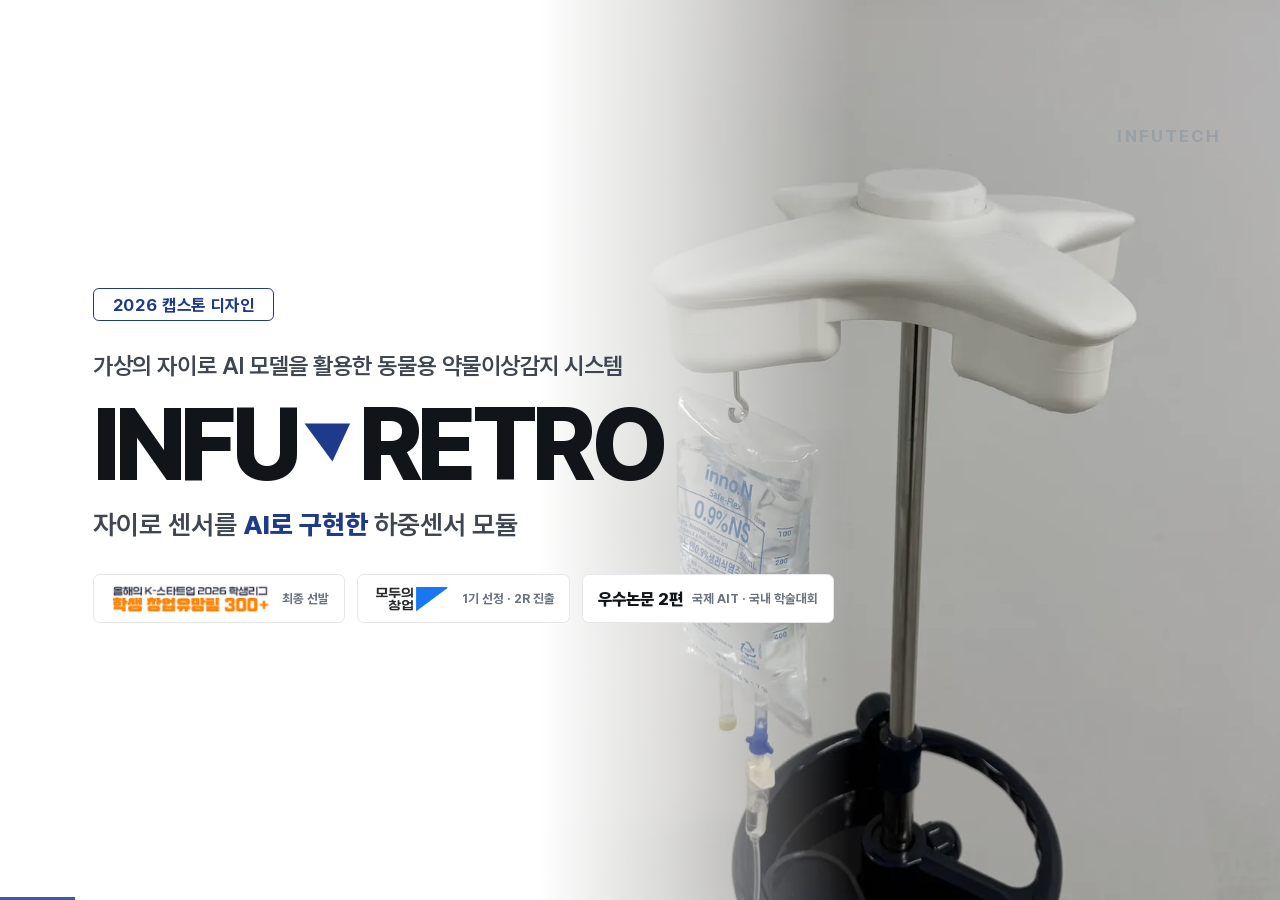
==== commit 9a6a4393: "capstone: papers & awards slide, numbered paper-ready equations on 11–12 - new s-pap: both paper pag" ====
--- a/capstone/index.html
+++ b/capstone/index.html
@@ -3773,7 +3773,7 @@
 <!-- The deck's own Pretendard subset (only the glyphs it uses) lives inside this file, so the text is drawn in the same
      font on any computer — offline, opened as a file, on a slow venue network — and never in a fallback font.
      scripts/subset-pitch-font.py rewrites this block whenever the wording changes. -->
-<style id="pitch-font">@font-face { font-family: "Pretendard Pitch"; src: url("[data-uri]") format("woff2"); font-weight: 100 900; font-display: block; }</style>
+<style id="pitch-font">@font-face { font-family: "Pretendard Pitch"; src: url("[data-uri]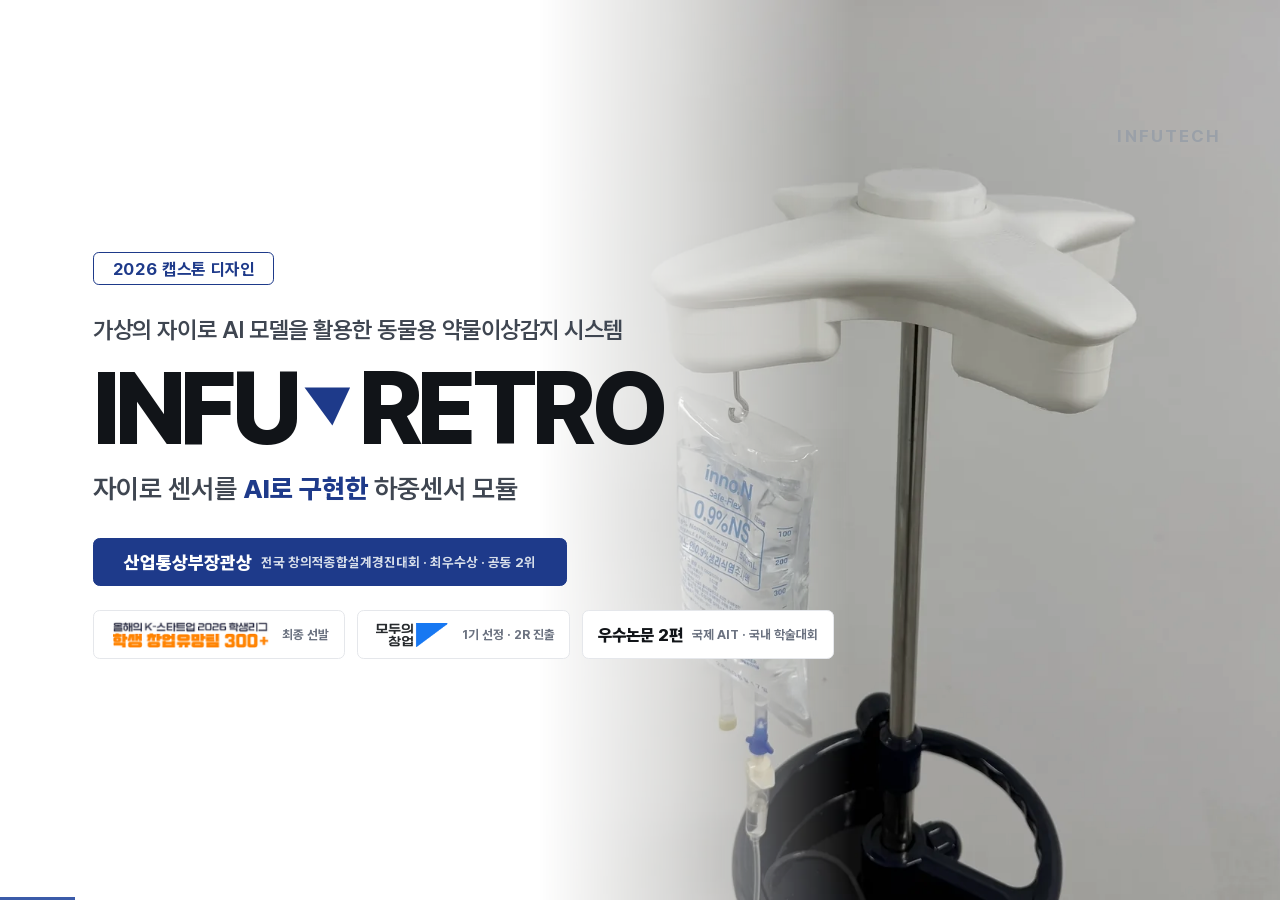
==== commit f01836b9: "capstone: national award, real improved-PCB images, full SKM&M agreement - Cover and team slide: 창의적" ====
--- a/capstone/index.html
+++ b/capstone/index.html
@@ -3669,6 +3669,9 @@
 .rf .r-ax { flex: 1; min-height: 0; display: grid; gap: 1.6em; }
 .rf .r-ax.g4 { grid-template-columns: 1fr 1fr; grid-template-rows: 1fr 1fr; }
 .rf .r-ax.g3 { grid-template-columns: repeat(3, 1fr); }
+.rf .r-ax.g4w { grid-template-columns: repeat(4, 1fr); gap: 1.1em; }
+.rf .r-ax.g4w figcaption { white-space: nowrap; }
+#s-ax-docs .r-src.c { margin-top: .9em; }
 .rf .r-ax.g2 { grid-template-columns: 1fr 1fr; }
 .rf .r-ax.g2w { grid-template-columns: .75fr 1.25fr; }
 .rf .r-ax figure { margin: 0; min-height: 0; display: flex; flex-direction: column; gap: .7em; padding: 1em; border-radius: 1.3em; background: #FFFFFF; border: 1.5px solid var(--rline); box-shadow: 0 1em 2.4em rgba(40, 40, 110, .08); }
@@ -3773,7 +3776,7 @@
 <!-- The deck's own Pretendard subset (only the glyphs it uses) lives inside this file, so the text is drawn in the same
      font on any computer — offline, opened as a file, on a slow venue network — and never in a fallback font.
      scripts/subset-pitch-font.py rewrites this block whenever the wording changes. -->
-<style id="pitch-font">@font-face { font-family: "Pretendard Pitch"; src: url("[data-uri]") format("woff2"); font-weight: 100 900; font-display: block; }</style>
+<style id="pitch-font">@font-face { font-family: "Pretendard Pitch"; src: url("[data-uri]